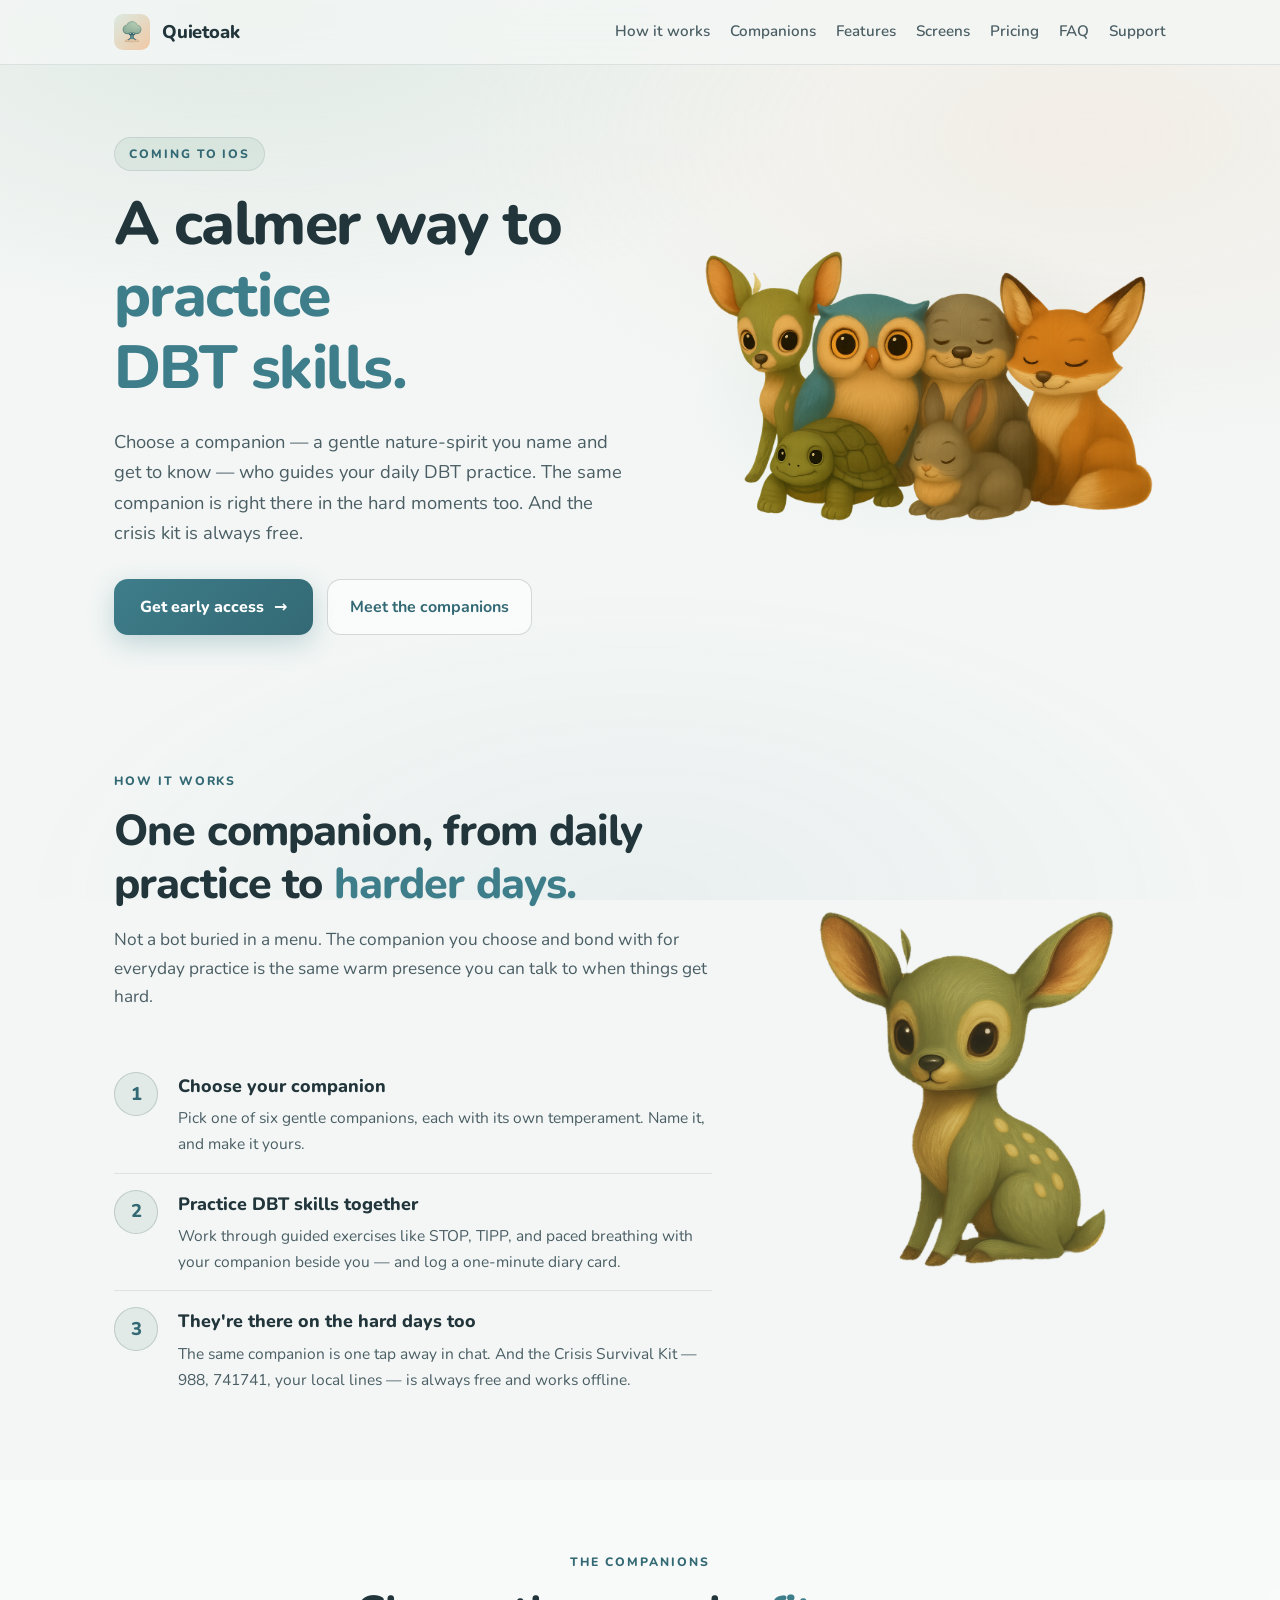
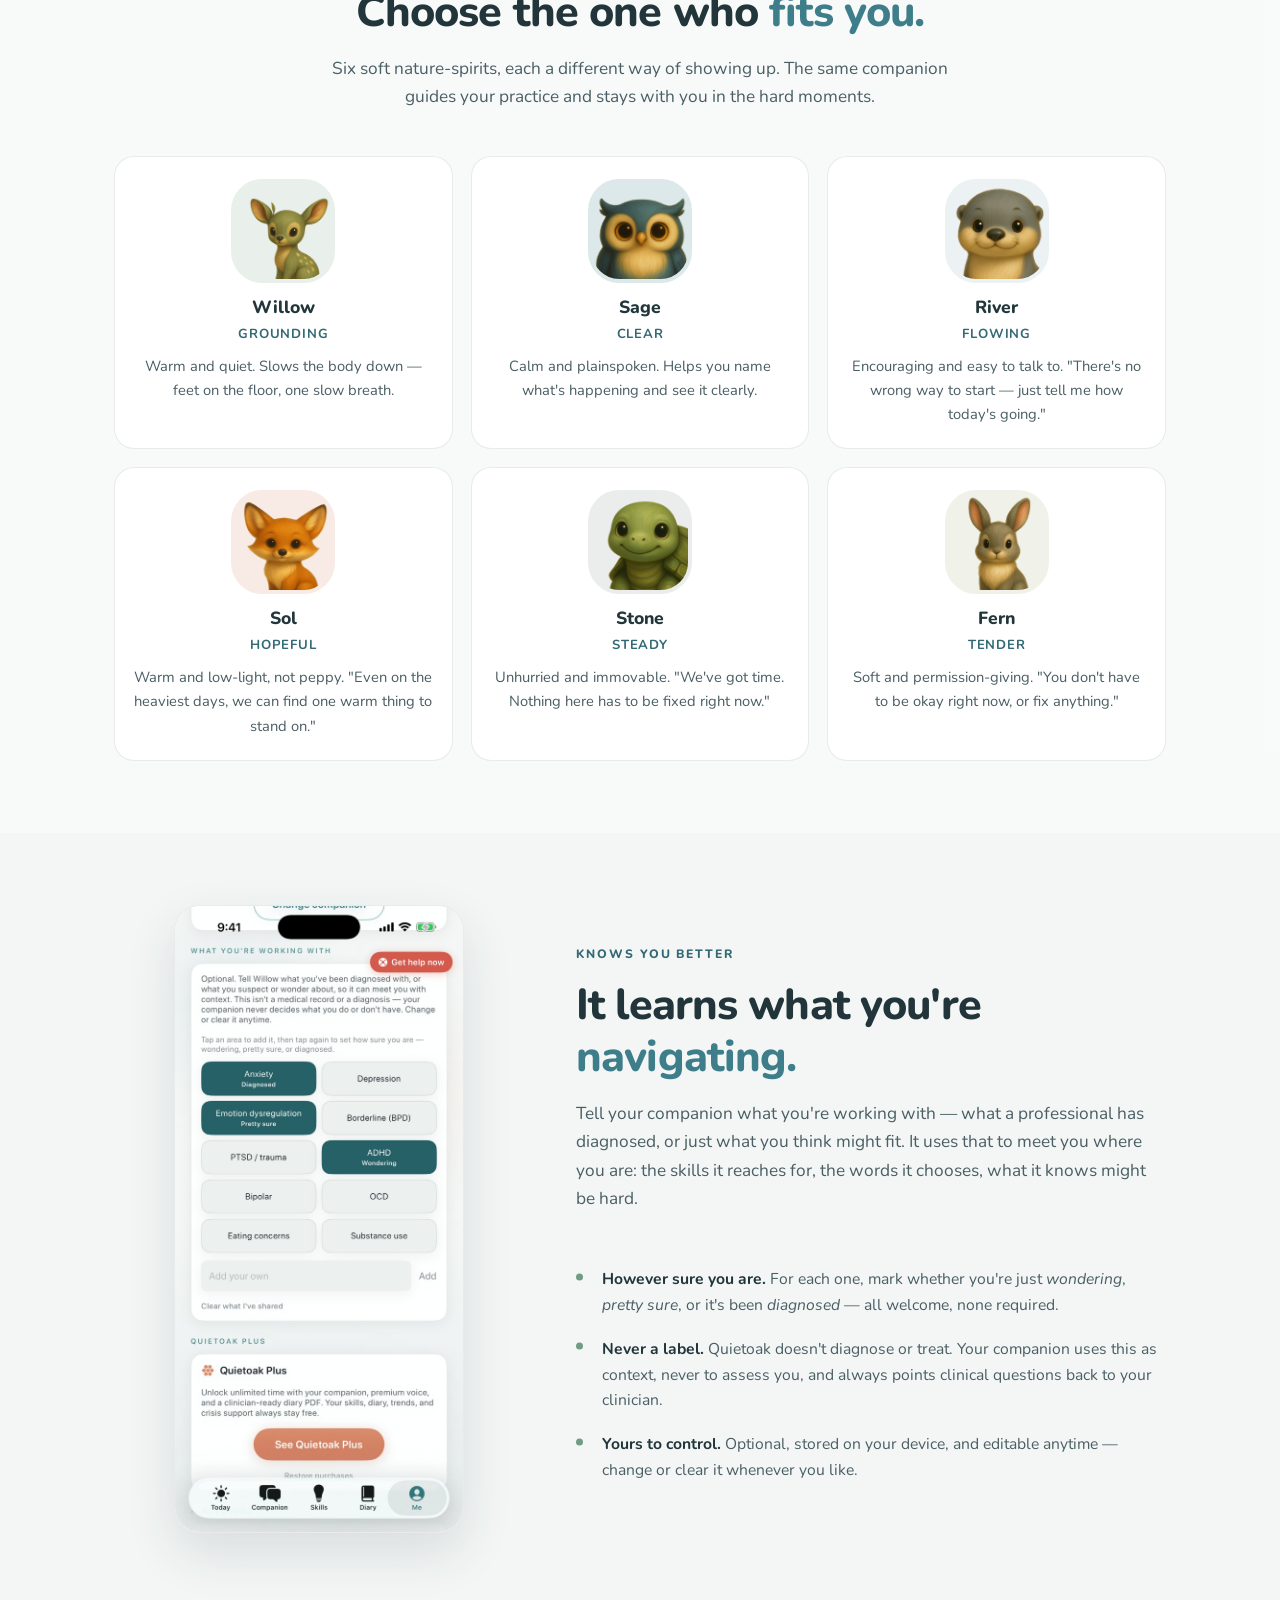
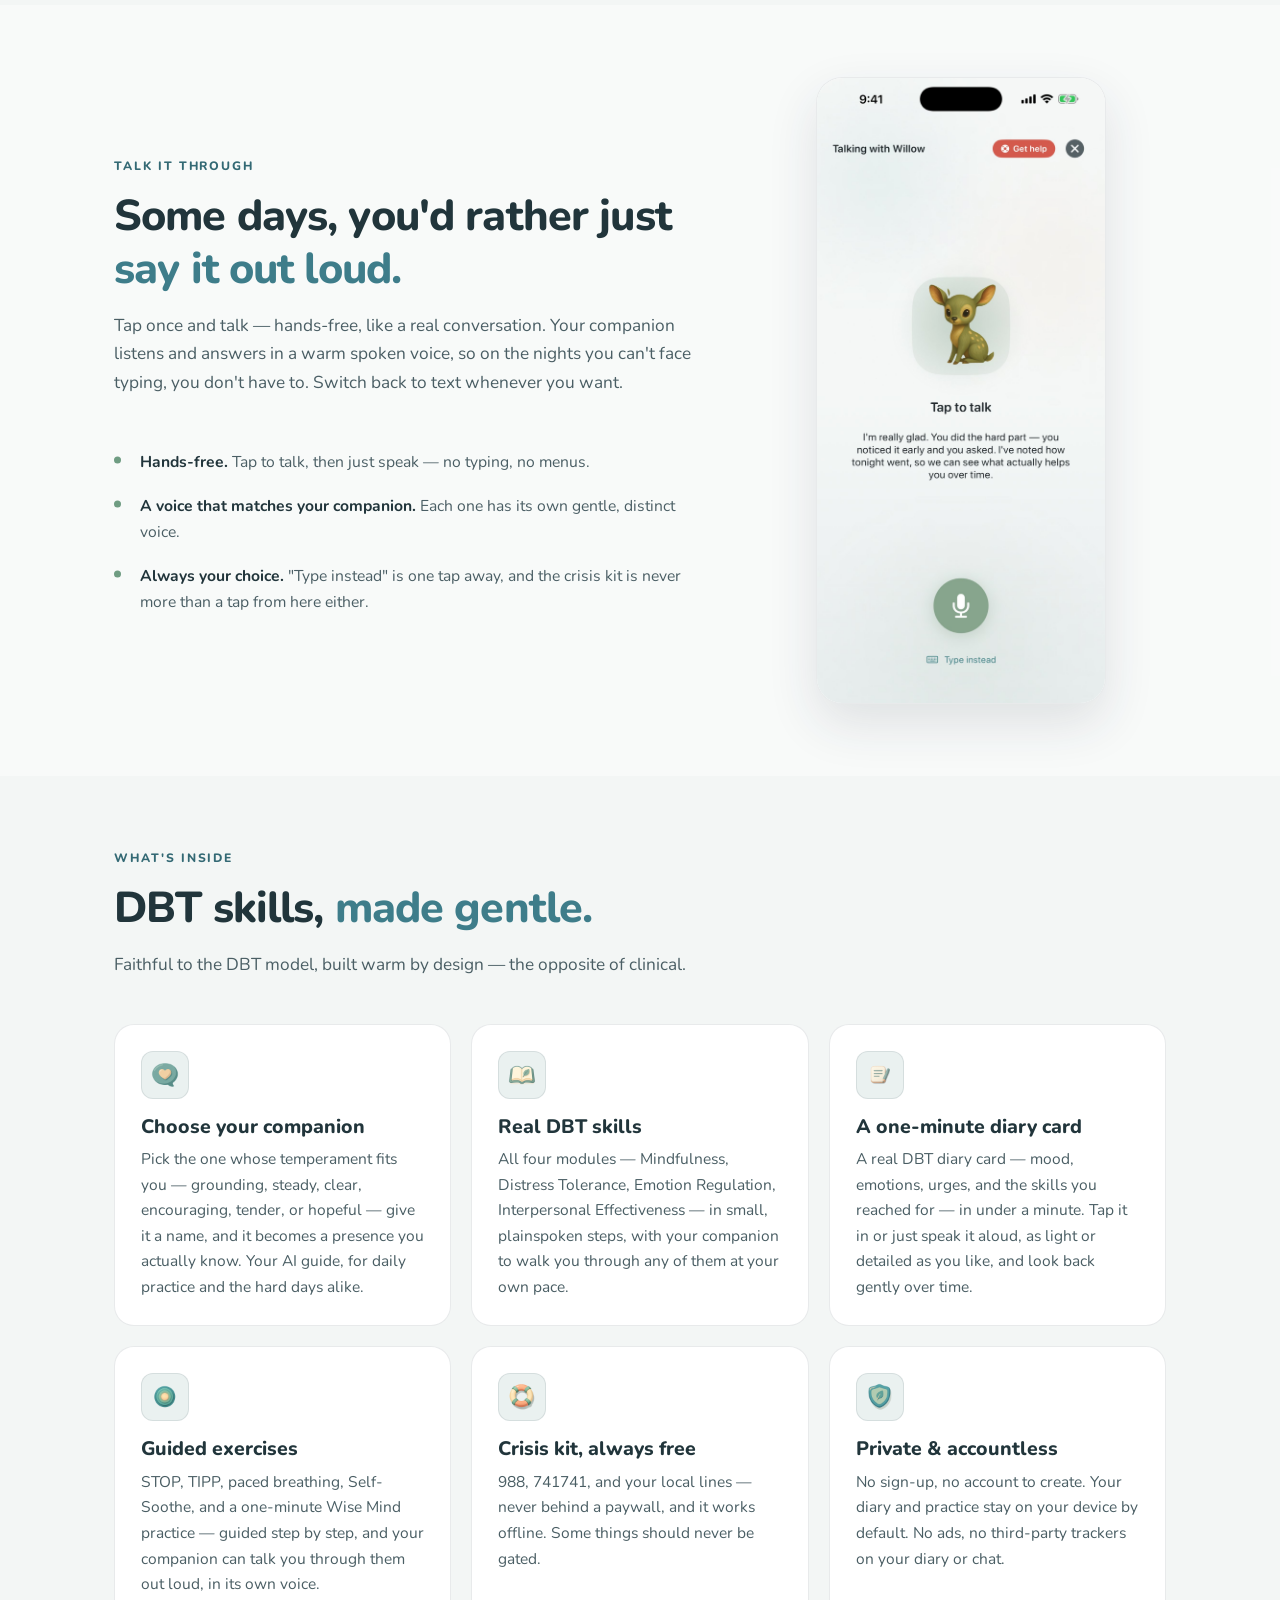
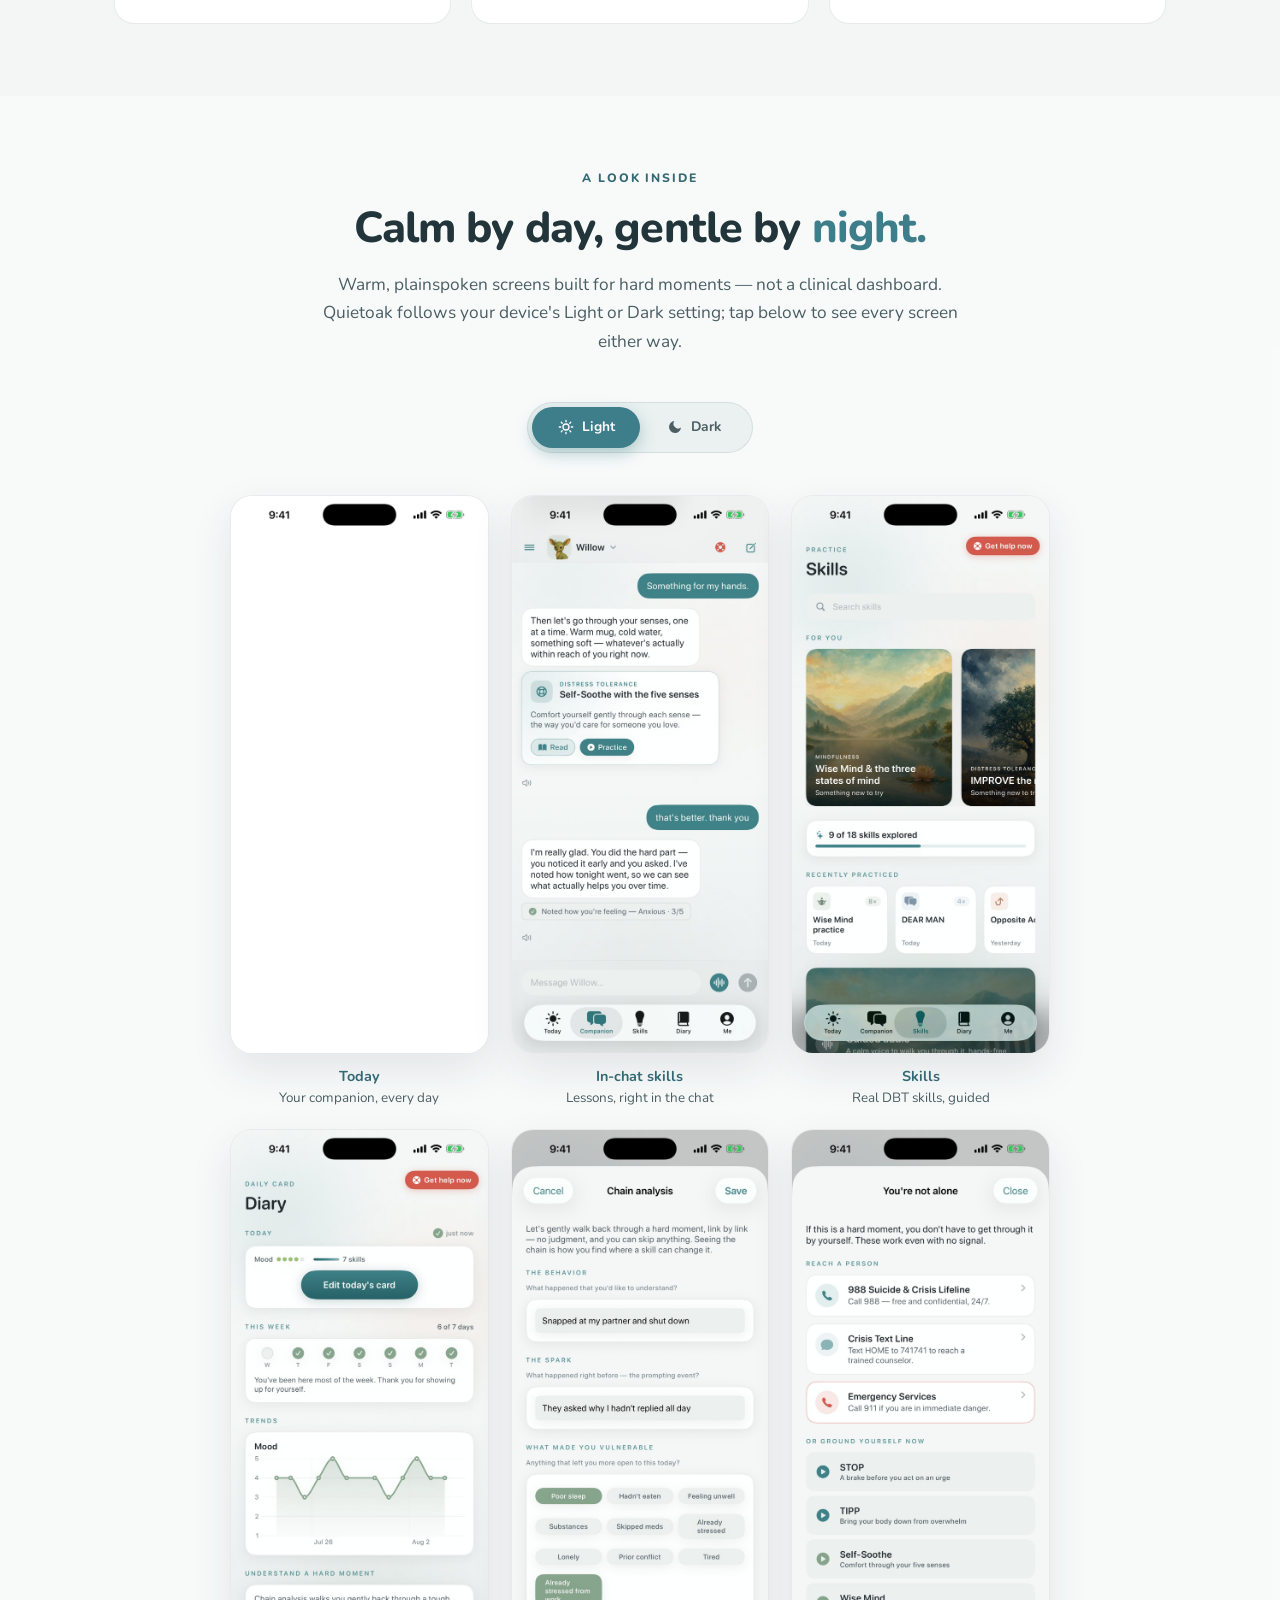
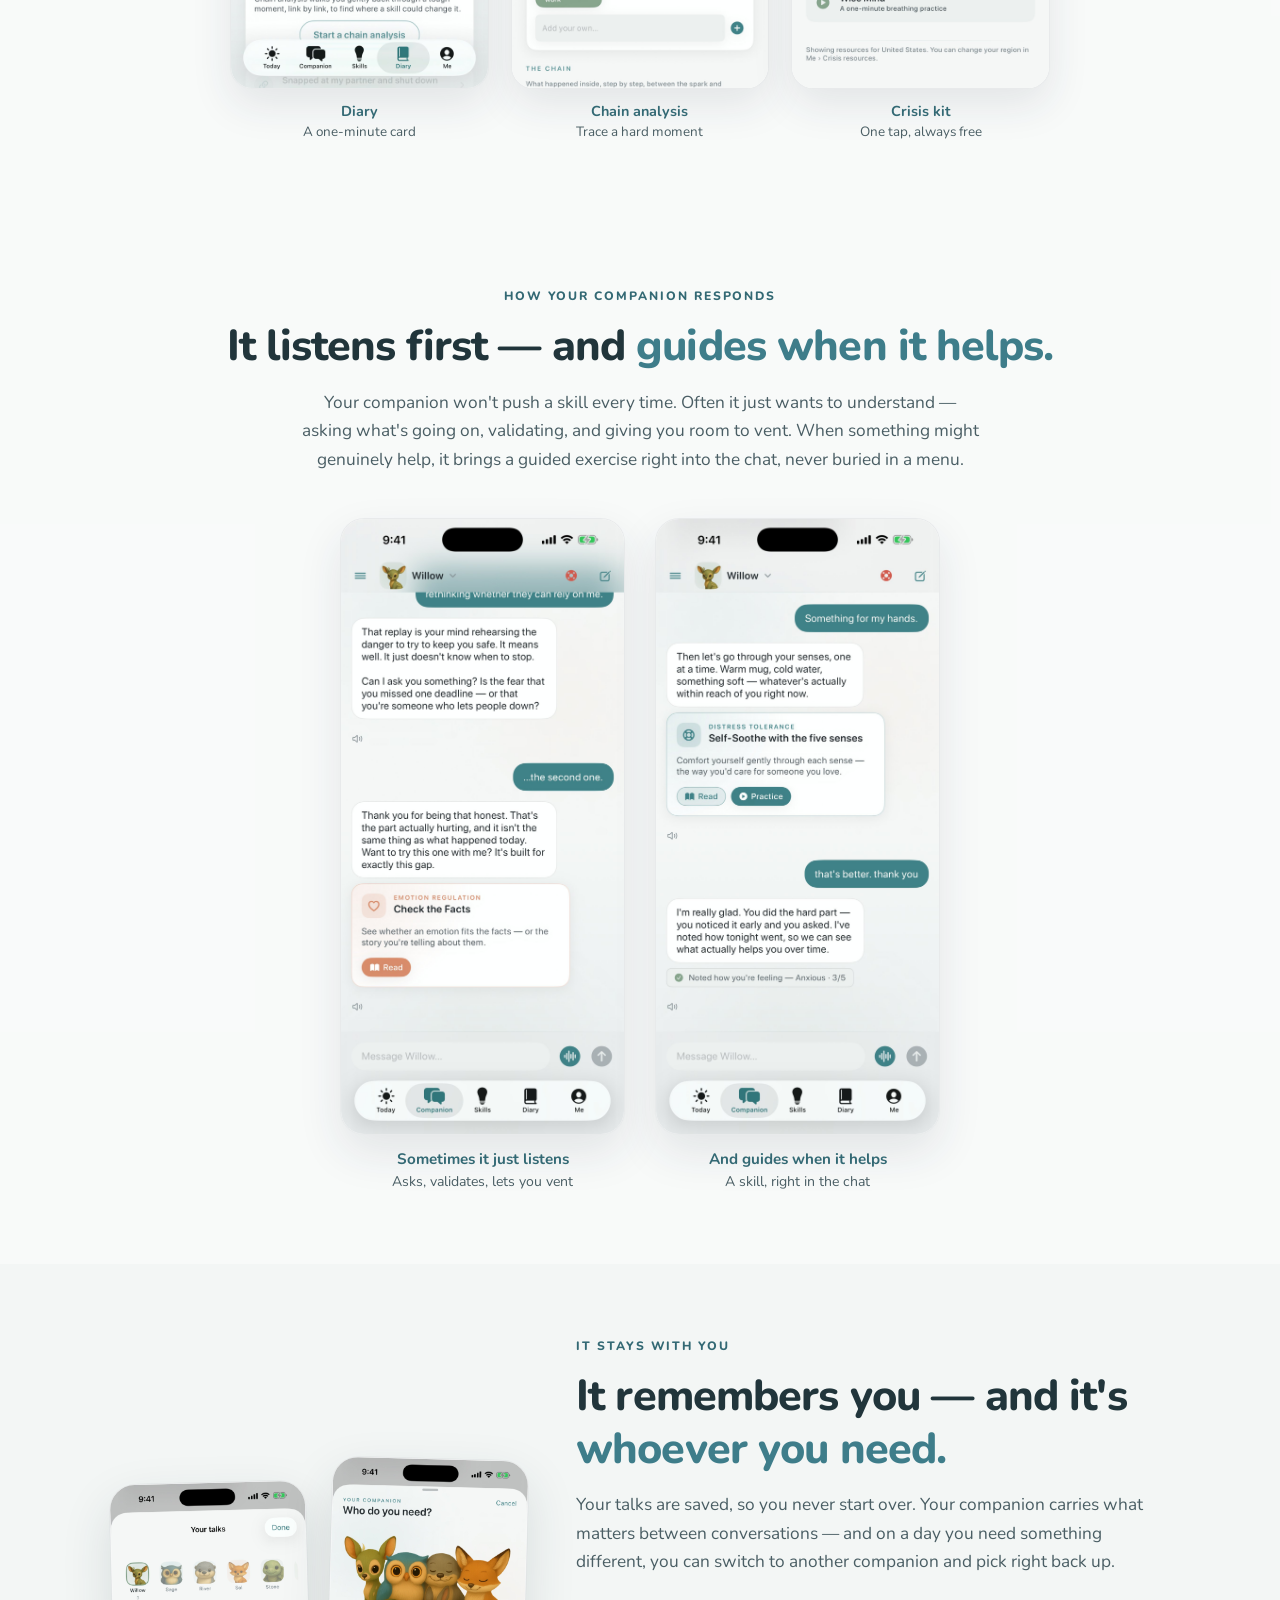
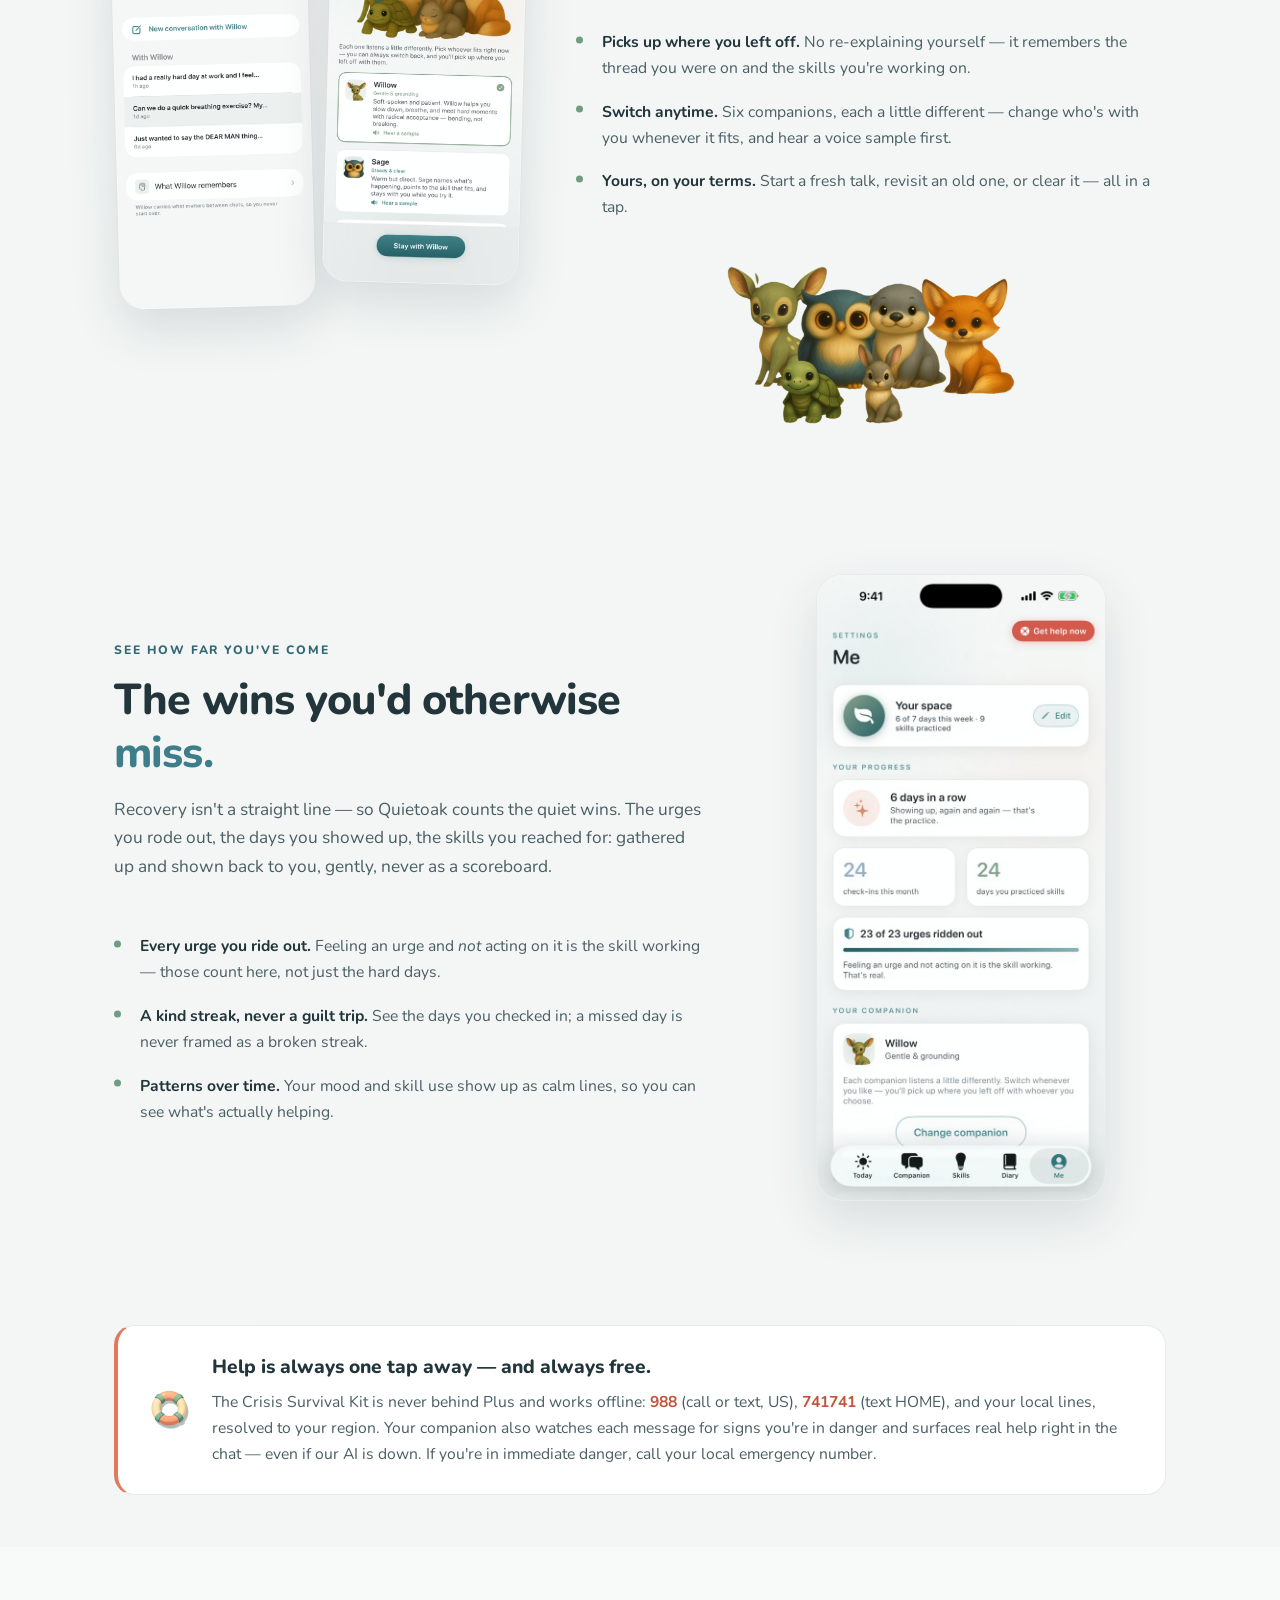
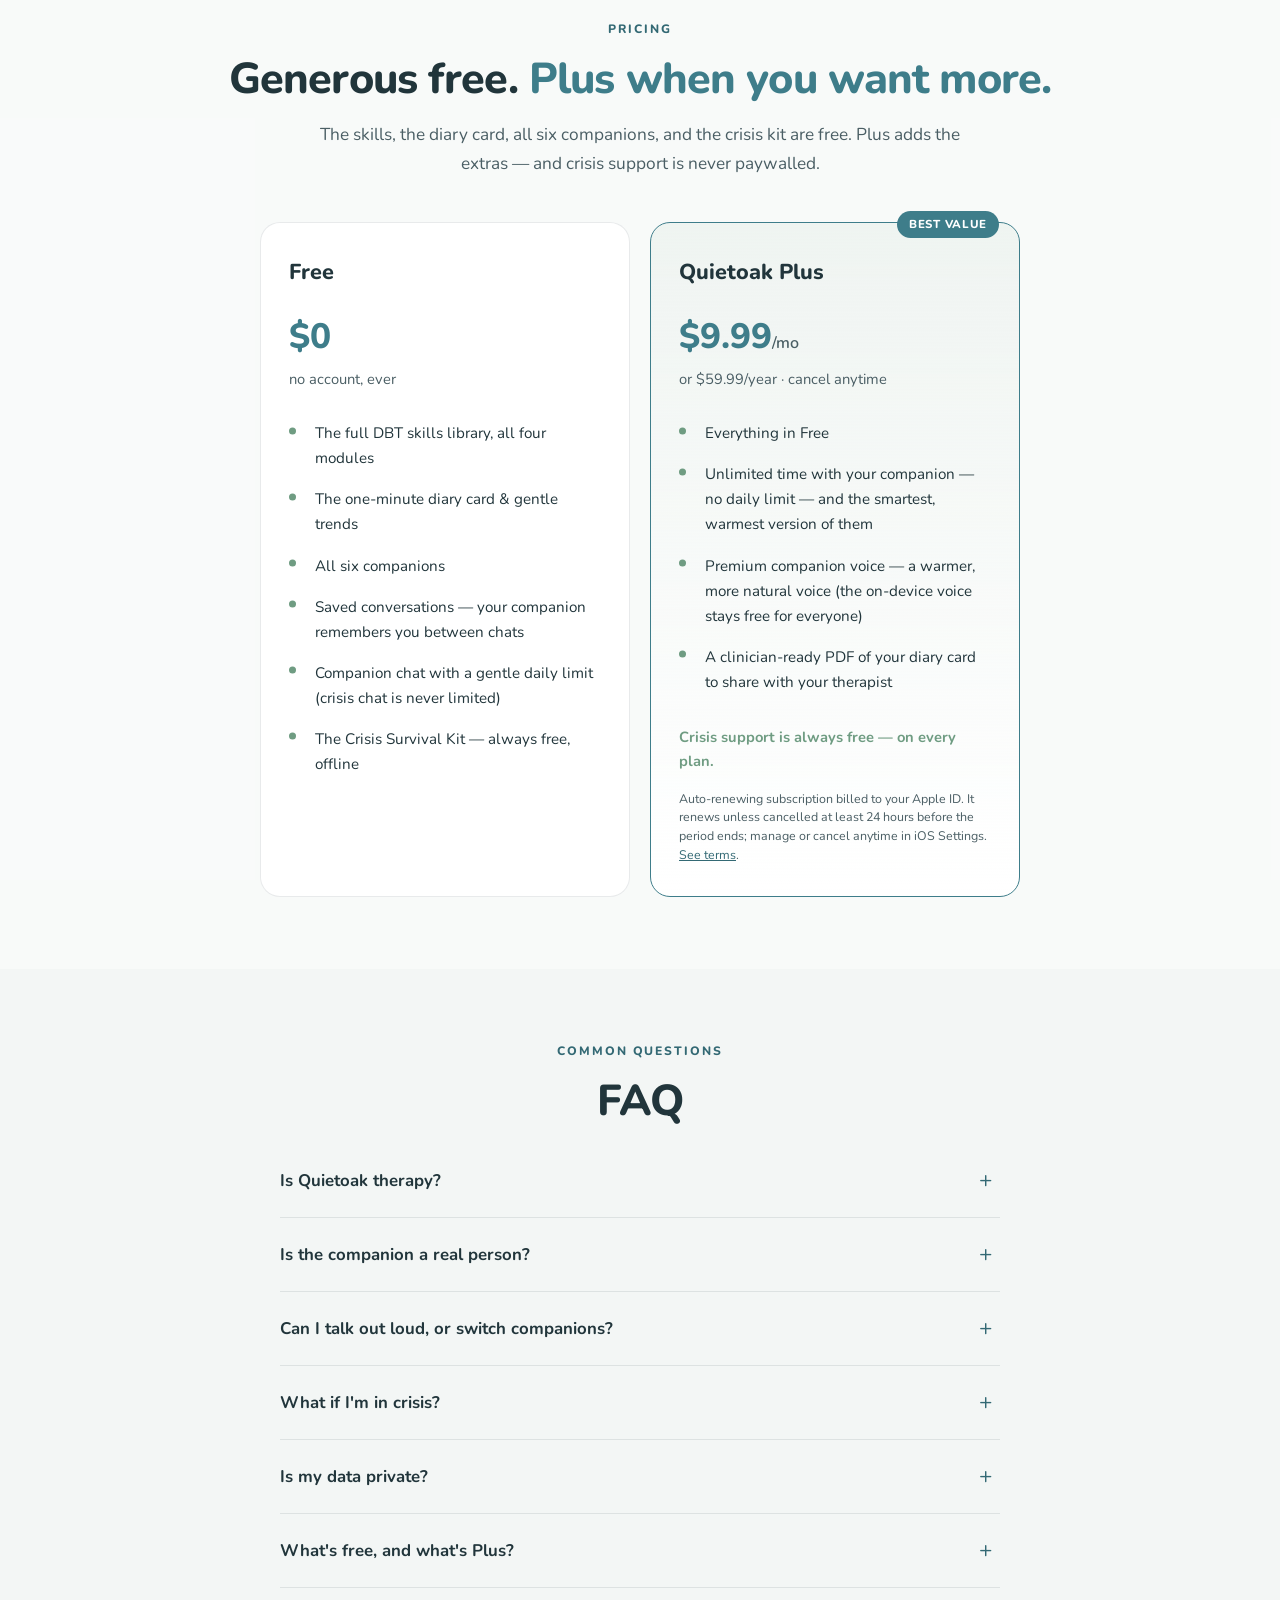
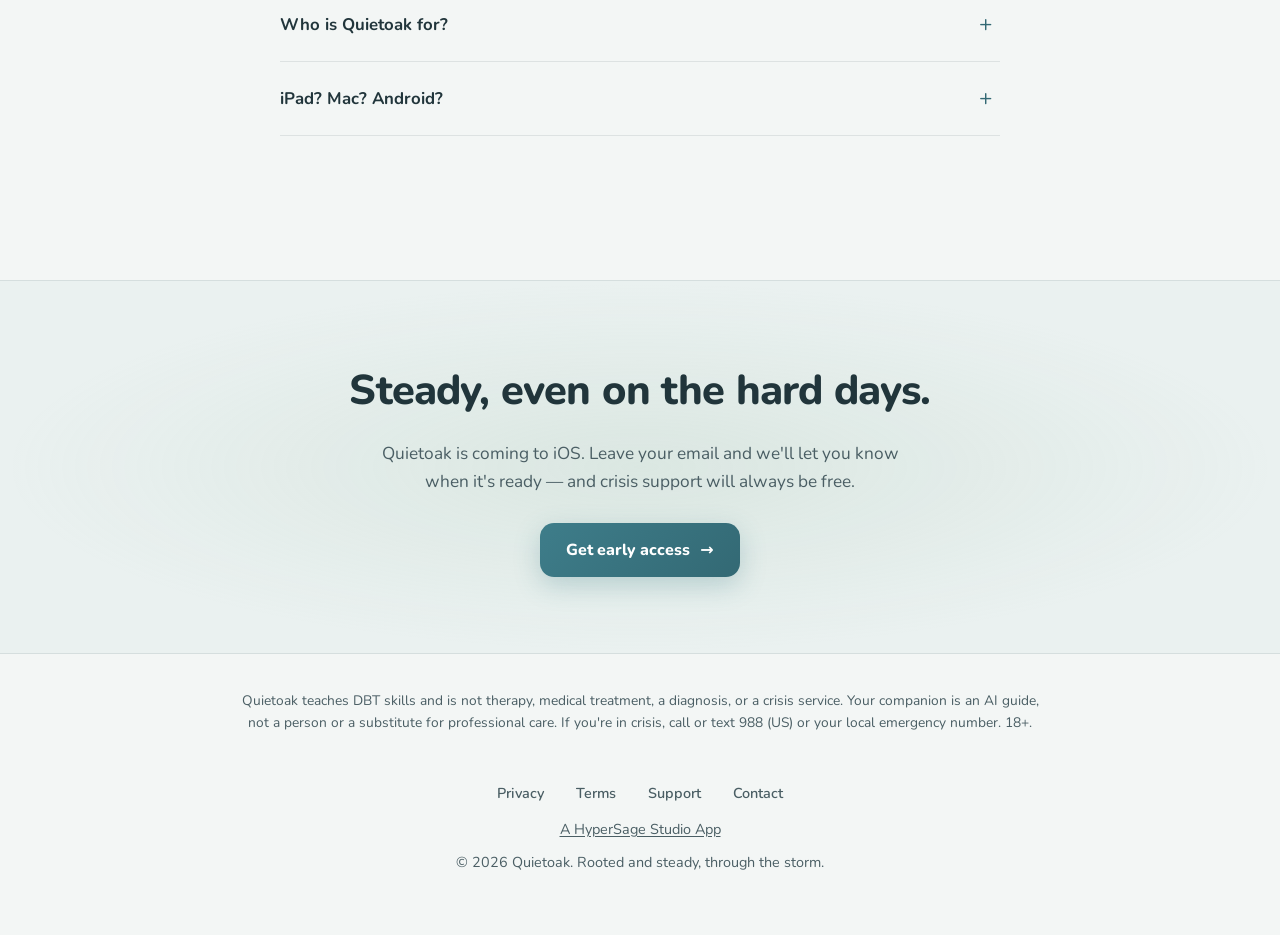
==== index.html @ e4492466 "Say what actually leaves the device, and name one publisher The policy claimed diary data "are not u" ====
<!DOCTYPE html>
<html lang="en">
<head>
  <meta charset="UTF-8">
  <meta name="viewport" content="width=device-width, initial-scale=1.0">
  <!-- Quietoak's marketing site is an intentional light, calm-daytime design.
       Declare it so a dark-mode OS/browser renders it as designed instead of
       auto-inverting it (which turned the calm background near-black and made
       the phone mockups' edges + form controls look broken). -->
  <meta name="color-scheme" content="light">
  <meta name="theme-color" content="#F3F6F5">
  <title>Quietoak — A calmer way to practice DBT skills.</title>
  <meta name="description" content="An iOS app for practicing DBT skills with a warm companion you choose — real DBT skills, a one-minute diary card, and a crisis kit that's always free.">
  <meta name="robots" content="index, follow">
  <link rel="canonical" href="https://drvanus.github.io/quietoak-site/">

  <meta property="og:type" content="website">
  <meta property="og:title" content="Quietoak — A calmer way to practice DBT skills.">
  <meta property="og:description" content="Practice DBT skills with a warm companion you choose — and who's there in the hard moments too. Crisis support is always free.">
  <meta property="og:url" content="https://drvanus.github.io/quietoak-site/">
  <meta property="og:site_name" content="Quietoak">
  <meta property="og:image" content="https://drvanus.github.io/quietoak-site/og-image.png?v=20260804c">
  <meta property="og:image:width" content="1200">
  <meta property="og:image:height" content="630">
  <meta property="og:image:alt" content="Quietoak — a calmer way to practice DBT skills">
  <meta name="twitter:card" content="summary_large_image">
  <meta name="twitter:title" content="Quietoak — A calmer way to practice DBT skills.">
  <meta name="twitter:description" content="Practice DBT skills with a warm companion you choose. The crisis kit is always free.">
  <meta name="twitter:image" content="https://drvanus.github.io/quietoak-site/og-image.png?v=20260804c">
  <meta name="twitter:image:alt" content="Quietoak — a calmer way to practice DBT skills">

  <link rel="icon" type="image/png" href="quietoak-icon.png?v=20260804c">
  <link rel="apple-touch-icon" href="quietoak-icon.png?v=20260804c">

  <link rel="preconnect" href="https://fonts.googleapis.com">
  <link rel="preconnect" href="https://fonts.gstatic.com" crossorigin>
  <link href="https://fonts.googleapis.com/css2?family=Nunito:ital,wght@0,400;0,500;0,600;0,700;0,800;1,600&display=swap" rel="stylesheet">

  <style>
    *, *::before, *::after { margin: 0; padding: 0; box-sizing: border-box; }

    :root {
      --bg: #F3F6F5;          /* mist */
      --surface: #FFFFFF;
      --card: #FFFFFF;
      --card-soft: #EAF1F0;   /* cardSoft */
      --fg: #21353B;          /* seaDeep ink */
      --muted-fg: #4A5E64;    /* muted ink (AA on light) */
      --tertiary-fg: #7C8A8E;
      --primary: #3E7D8A;     /* sea */
      --primary-dark: #336974;/* seaPressed */
      --sage: #9DBFA8;
      --sage-deep: #6F9C82;
      --sand: #E9B384;        /* warm accent */
      --apricot: #F1C9A5;
      --crisis: #E07A5F;      /* coralCalm — crisis affordance only */
      --crisis-text: #C2553B;
      --border: rgba(33,53,59,0.10);
      --border-strong: rgba(33,53,59,0.18);
      --primary-glow: rgba(62,125,138,0.12);
      --sage-glow: rgba(157,191,168,0.20);
      /* Per-companion accent discs — the exact in-app accent colours (light mode)
         at 0.18 opacity, mirroring the in-app avatar disc so each companion reads
         in its own colour on the site as in the app. */
      --c-willow: rgba(135,164,141,0.18); /* sage  */
      --c-sage:   rgba(63,130,135,0.18);  /* tide  */
      --c-river:  rgba(150,177,196,0.18); /* sky   */
      --c-sol:    rgba(217,141,107,0.18); /* clay  */
      --c-stone:  rgba(140,155,142,0.18); /* stone */
      --c-fern:   rgba(169,182,140,0.18); /* fern  */
      --radius: 0.875rem;
      --radius-lg: 1.25rem;
    }

    html { scroll-behavior: smooth; color-scheme: only light; background: var(--bg); }

    body {
      font-family: 'Nunito', ui-rounded, 'SF Pro Rounded', -apple-system, BlinkMacSystemFont, 'Segoe UI', system-ui, sans-serif;
      background: var(--bg);
      color: var(--fg);
      line-height: 1.65;
      -webkit-font-smoothing: antialiased;
      -moz-osx-font-smoothing: grayscale;
    }

    /* Calm daytime atmosphere — soft, low-contrast wash of mist -> cardSoft ->
       faint sage. Pure CSS; should barely register, never raise the eye. */
    body::before {
      content: '';
      position: fixed; inset: 0;
      background:
        radial-gradient(ellipse 80% 60% at 20% 0%, rgba(157,191,168,0.22), transparent 60%),
        radial-gradient(ellipse 70% 50% at 85% 15%, rgba(241,201,165,0.18), transparent 70%),
        radial-gradient(ellipse 70% 50% at 50% 100%, rgba(62,125,138,0.05), transparent 70%);
      pointer-events: none;
      z-index: 0;
    }

    a { color: var(--primary-dark); text-decoration: none; transition: color .2s; }
    a:hover { color: var(--primary); }

    .container { max-width: 1100px; margin: 0 auto; padding: 0 24px; position: relative; z-index: 1; }

    /* ===== NAV ===== */
    nav.site {
      position: sticky; top: 0; z-index: 50;
      background: rgba(243,246,245,0.82);
      backdrop-filter: saturate(160%) blur(16px);
      -webkit-backdrop-filter: saturate(160%) blur(16px);
      border-bottom: 1px solid var(--border);
    }
    nav.site .container {
      display: flex; align-items: center; justify-content: space-between;
      padding-top: 14px; padding-bottom: 14px;
    }
    nav.site .brand {
      display: flex; align-items: center; gap: 12px;
      font-weight: 800; color: var(--fg); font-size: 1.15rem;
      letter-spacing: -0.01em;
    }
    nav.site .brand img { width: 36px; height: 36px; border-radius: 9px; }
    nav.site .links { display: flex; gap: 20px; font-size: 0.95rem; flex-wrap: nowrap; white-space: nowrap; }
    nav.site .links a { color: var(--muted-fg); font-weight: 600; }
    nav.site .links a:hover { color: var(--primary); }

    /* Mobile menu (no JS): a <details> hamburger that never collides with the brand. */
    .mobile-menu { display: none; position: relative; }
    .mobile-menu > summary {
      list-style: none; cursor: pointer; padding: 6px 10px;
      border: 1px solid var(--border); border-radius: 10px;
      color: var(--primary-dark); font-weight: 800; font-size: 1.1rem; line-height: 1.3;
    }
    .mobile-menu > summary::-webkit-details-marker { display: none; }
    .mobile-menu[open] > summary { background: var(--card-soft); }
    .mobile-links {
      position: absolute; right: 0; top: calc(100% + 8px); z-index: 60;
      display: flex; flex-direction: column; gap: 2px; min-width: 190px;
      background: var(--surface); border: 1px solid var(--border);
      border-radius: 14px; padding: 8px; box-shadow: 0 16px 40px rgba(33,53,59,0.12);
    }
    .mobile-links a { color: var(--fg); font-weight: 600; padding: 10px 12px; border-radius: 8px; }
    .mobile-links a:hover { background: var(--card-soft); color: var(--primary-dark); }
    @media (max-width: 800px) {
      nav.site .links { display: none; }
      .mobile-menu { display: block; }
    }

    /* ===== HERO ===== */
    section.hero { padding: 72px 0 64px; position: relative; }
    .hero-layout {
      display: grid; grid-template-columns: 1.05fr 0.95fr;
      gap: 56px; align-items: center;
    }
    @media (max-width: 880px) {
      .hero-layout { grid-template-columns: 1fr; gap: 36px; text-align: center; }
    }
    .eyebrow {
      display: inline-block;
      font-size: 0.76rem; font-weight: 800;
      letter-spacing: 0.16em; color: var(--primary-dark);
      text-transform: uppercase;
      margin-bottom: 18px; padding: 6px 14px;
      background: var(--sage-glow);
      border: 1px solid var(--border); border-radius: 999px;
    }
    .hero-text h1 {
      font-weight: 800;
      font-size: clamp(2.3rem, 5.4vw, 3.8rem);
      line-height: 1.18; letter-spacing: -0.025em; padding-bottom: 0.08em;
      margin-bottom: 18px;
    }
    .hero-text h1 .soft { color: var(--primary); }
    .hero-text .lede {
      font-size: 1.15rem; color: var(--muted-fg);
      max-width: 540px; margin-bottom: 30px;
    }
    @media (max-width: 880px) { .hero-text .lede { margin-left: auto; margin-right: auto; } }
    .hero-buttons { display: flex; gap: 14px; flex-wrap: wrap; }
    @media (max-width: 880px) { .hero-buttons { justify-content: center; } }

    .btn-warm {
      display: inline-flex; align-items: center; gap: 10px;
      padding: 14px 26px;
      background: linear-gradient(135deg, var(--primary), var(--primary-dark));
      color: #fff; font-weight: 800; font-size: 1rem;
      border-radius: var(--radius);
      transition: transform .15s, box-shadow .15s;
      box-shadow: 0 8px 26px rgba(62,125,138,0.28);
    }
    .btn-warm:hover { transform: translateY(-2px); box-shadow: 0 12px 34px rgba(62,125,138,0.38); color: #fff; }
    .btn-outline {
      display: inline-flex; align-items: center; gap: 10px;
      padding: 14px 22px; color: var(--primary-dark);
      background: rgba(255,255,255,0.6);
      border: 1px solid var(--border-strong); border-radius: var(--radius);
      font-weight: 700; font-size: 1rem;
      transition: background .2s, border-color .2s;
    }
    .btn-outline:hover { background: #fff; border-color: var(--primary); color: var(--primary); }

    .continuity-art { display: block; width: 100%; max-width: 300px; height: auto; margin: 30px auto 0; }
    @media (max-width: 860px) { .continuity-art { max-width: 240px; margin-top: 24px; } }
    .hero-image { position: relative; }
    .hero-image img {
      /* height:auto is load-bearing: the tag carries width/height attributes
         (for aspect-ratio/CLS), and with only the width overridden in CSS the
         height="761" attribute kept applying — a 327x761 letterbox on phones,
         with the painting floating between two empty bands. */
      width: 100%; max-width: 460px; height: auto; display: block; margin: 0 auto;
    }
    .hero-image::after {
      content: ''; position: absolute; inset: -30px;
      background: radial-gradient(ellipse at center, var(--sage-glow), transparent 65%);
      pointer-events: none; z-index: -1;
    }
    /* On phones the -30px glow bleed pushed the page ~6px past the viewport
       (horizontal scroll). Pull it in so the page can't drift sideways. */
    @media (max-width: 880px) { .hero-image::after { inset: 0; } }

    /* ===== SECTION ===== */
    section { position: relative; }
    .section-block { padding: 72px 0; }
    .section-block.tight { padding: 52px 0; }
    .section-eyebrow { font-size: 0.76rem; font-weight: 800; letter-spacing: 0.16em; text-transform: uppercase; color: var(--primary-dark); margin-bottom: 14px; }
    .section-block h2 {
      font-weight: 800; font-size: clamp(1.9rem, 4vw, 2.7rem);
      line-height: 1.22; letter-spacing: -0.02em; margin-bottom: 16px;
    }
    .section-block h2 em { font-style: normal; color: var(--primary); }
    .section-block .lede { color: var(--muted-fg); font-size: 1.08rem; max-width: 640px; margin-bottom: 44px; }

    /* ===== HOW ===== */
    .how-grid { display: grid; grid-template-columns: 1.2fr 0.8fr; gap: 56px; align-items: center; }
    @media (max-width: 880px) { .how-grid { grid-template-columns: 1fr; gap: 36px; } }
    .how-image { width: 100%; max-width: 420px; display: block; margin: 0 auto; object-fit: contain; }
    .how-steps { list-style: none; counter-reset: step; }
    .how-steps li {
      counter-increment: step; padding: 16px 0 16px 64px;
      position: relative; border-bottom: 1px solid var(--border);
    }
    .how-steps li:last-child { border-bottom: none; }
    .how-steps li::before {
      content: counter(step); position: absolute; left: 0; top: 16px;
      width: 44px; height: 44px;
      display: flex; align-items: center; justify-content: center;
      font-weight: 800; font-size: 1.15rem; color: var(--primary-dark);
      background: var(--sage-glow); border: 1px solid var(--border-strong); border-radius: 50%;
    }
    .how-steps h3 { font-weight: 800; font-size: 1.12rem; margin-bottom: 4px; }
    .how-steps p { color: var(--muted-fg); font-size: 0.97rem; }

    /* ===== FEATURES ===== */
    .features-grid { display: grid; grid-template-columns: repeat(auto-fit, minmax(min(100%, 260px), 1fr)); gap: 20px; }
    .feature-card {
      padding: 26px; background: var(--card);
      border: 1px solid var(--border); border-radius: var(--radius-lg);
      transition: transform .2s, border-color .2s, box-shadow .2s;
    }
    .feature-card:hover { transform: translateY(-4px); border-color: var(--border-strong); box-shadow: 0 16px 40px rgba(33,53,59,0.08); }
    .feature-card .icon-box {
      width: 48px; height: 48px; border-radius: 12px;
      display: flex; align-items: center; justify-content: center;
      background: var(--card-soft); border: 1px solid var(--border);
      margin-bottom: 16px; font-size: 1.4rem;
    }
    .feature-card .icon-box img { width: 32px; height: 32px; object-fit: contain; display: block; }
    .feature-card h3 { font-weight: 800; font-size: 1.22rem; line-height: 1.2; margin-bottom: 8px; }
    .feature-card p { color: var(--muted-fg); font-size: 0.97rem; }

    /* ===== SCREENS ===== */
    .screens-grid { display: grid; grid-template-columns: repeat(3, 1fr); gap: 22px; align-items: start; max-width: 820px; margin: 0 auto; }
    @media (max-width: 760px) { .screens-grid { grid-template-columns: repeat(2, 1fr); gap: 16px; } }
    .screen-card { text-align: center; }
    .screen-frame {
      border-radius: 22px; overflow: hidden; border: 1px solid var(--border);
      box-shadow: 0 16px 40px rgba(33,53,59,0.10);
      background: #fff; transition: transform .3s, box-shadow .3s;
    }
    .screen-card:hover .screen-frame { transform: translateY(-6px); box-shadow: 0 24px 56px rgba(33,53,59,0.16); }
    .screen-card img { width: 100%; display: block; }
    .screen-label { margin-top: 12px; font-size: 0.84rem; color: var(--muted-fg); line-height: 1.4; }
    .screen-label strong { display: block; color: var(--primary-dark); font-weight: 700; margin-bottom: 2px; font-size: 0.9rem; }

    /* ===== LIGHT / DARK PREVIEW TOGGLE (screens showcase) ===== */
    #screens { transition: background .45s ease; }
    .theme-toggle { display: inline-flex; position: relative; padding: 4px; margin: 2px auto 42px; background: var(--card-soft); border: 1px solid var(--border); border-radius: 999px; -webkit-tap-highlight-color: transparent; }
    .theme-toggle button { flex: 1 0 auto; min-width: 108px; appearance: none; -webkit-appearance: none; border: 0; background: transparent; cursor: pointer; font: inherit; font-weight: 700; font-size: 0.86rem; color: var(--muted-fg); padding: 9px 18px; border-radius: 999px; display: inline-flex; align-items: center; justify-content: center; gap: 8px; position: relative; z-index: 1; transition: color .25s ease; }
    .theme-toggle button svg { width: 16px; height: 16px; flex: none; }
    .theme-toggle button[aria-pressed="true"] { color: #fff; }
    .theme-toggle button:focus-visible { outline: 2px solid var(--primary); outline-offset: 3px; }
    .theme-toggle .thumb { position: absolute; left: 4px; top: 4px; bottom: 4px; width: calc(50% - 4px); border-radius: 999px; background: var(--primary); box-shadow: 0 6px 16px rgba(62,125,138,0.35); z-index: 0; transition: transform .3s cubic-bezier(.34,1.06,.42,1); }
    .theme-toggle.is-dark .thumb { transform: translateX(100%); }
    .shot-img { transition: opacity .25s ease; }
    /* When Dark is chosen the whole showcase dims, selling the theme */
    #screens.theme-dark { background: #182930 !important; }
    #screens.theme-dark .section-eyebrow { color: #9DBFA8; }
    #screens.theme-dark h2 { color: #F3F6F5; }
    #screens.theme-dark h2 em { color: #7FC4D6; }
    #screens.theme-dark .lede { color: #BCC8CA; }
    #screens.theme-dark .screen-label { color: #9AA8AA; }
    #screens.theme-dark .screen-label strong { color: #C3D6D8; }
    #screens.theme-dark .screen-frame { border-color: rgba(255,255,255,0.10); box-shadow: 0 18px 50px rgba(0,0,0,0.45); }
    #screens.theme-dark .theme-toggle { background: rgba(255,255,255,0.07); border-color: rgba(255,255,255,0.14); }
    #screens.theme-dark .theme-toggle button { color: #AEBEC0; }
    #screens.theme-dark .theme-toggle button[aria-pressed="true"] { color: #fff; }
    #screens.theme-dark .theme-toggle .thumb { background: #2C7A8C; box-shadow: 0 6px 16px rgba(0,0,0,0.45); }
    @media (prefers-reduced-motion: reduce) { .theme-toggle .thumb, #screens, .shot-img { transition: none; } }

    /* ===== SPOTLIGHT ===== */
    .spotlight-grid { display: grid; grid-template-columns: 0.82fr 1.18fr; gap: 52px; align-items: center; }
    @media (max-width: 880px) { .spotlight-grid { grid-template-columns: 1fr; gap: 30px; } }
    .spotlight-phone .screen-frame { max-width: 290px; margin: 0 auto; border-radius: 26px; overflow: hidden; border: 1px solid var(--border); box-shadow: 0 20px 50px rgba(33,53,59,0.12); }
    .spotlight-phone img { width: 100%; display: block; }
    .spotlight-points { list-style: none; margin-top: 22px; }
    .spotlight-points li { position: relative; padding: 9px 0 9px 26px; color: var(--muted-fg); font-size: 0.98rem; }
    .spotlight-points li::before { content: ''; position: absolute; left: 0; top: calc(9px + 0.62em); transform: translateY(-50%); width: 7px; height: 7px; border-radius: 50%; background: var(--sage-deep); }
    /* The original launch illustration, closing the "It stays with you" section.
       Capped well below its 1024px native size — it is a soft, low-contrast piece
       and at full width it competes with the phone screens beside it. */
    .spotlight-points strong { color: var(--fg); }
    /* Phone-on-the-right variant (alternate the rhythm down the page). */
    .spotlight-grid.flip { grid-template-columns: 1.18fr 0.82fr; }
    @media (max-width: 880px) { .spotlight-grid.flip { grid-template-columns: 1fr; } .spotlight-grid.flip .spotlight-phone { order: -1; } }
    /* Two phones side by side inside a spotlight (memory + switch companion). */
    .spotlight-duo { display: flex; gap: 16px; justify-content: center; align-items: center; }
    .spotlight-duo .screen-frame {
      flex: 1 1 0; max-width: 205px; margin: 0; border-radius: 26px; overflow: hidden;
      border: 1px solid var(--border); box-shadow: 0 20px 50px rgba(33,53,59,0.13); background: #fff;
    }
    .spotlight-duo .screen-frame:first-child { transform: translateY(12px) rotate(-1.5deg); }
    .spotlight-duo .screen-frame:last-child { transform: translateY(-12px) rotate(1.5deg); }
    .spotlight-duo img { width: 100%; display: block; }
    @media (max-width: 520px) {
      .spotlight-duo .screen-frame { max-width: 150px; }
      .spotlight-duo .screen-frame:first-child,
      .spotlight-duo .screen-frame:last-child { transform: none; }
    }

    /* ===== RESPONDS (two companion modes) ===== */
    .responds-pair { display: grid; grid-template-columns: repeat(2, 1fr); gap: 30px; max-width: 600px; margin: 0 auto; }
    @media (max-width: 520px) { .responds-pair { grid-template-columns: 1fr; gap: 24px; max-width: 280px; } }
    .responds-card { text-align: center; }
    .responds-card .screen-frame { border-radius: 24px; overflow: hidden; border: 1px solid var(--border); box-shadow: 0 18px 44px rgba(33,53,59,0.10); background: #fff; }
    .responds-card img { width: 100%; display: block; }
    .responds-card .screen-label { margin-top: 14px; font-size: 0.88rem; color: var(--muted-fg); }
    .responds-card .screen-label strong { display: block; color: var(--primary-dark); font-weight: 700; margin-bottom: 2px; font-size: 0.95rem; }

    /* ===== COMPANIONS ===== */
    .companions-grid {
      display: grid; grid-template-columns: repeat(3, 1fr); gap: 18px;
    }
    @media (max-width: 760px) { .companions-grid { grid-template-columns: repeat(2, 1fr); } }
    @media (max-width: 460px) { .companions-grid { grid-template-columns: 1fr; } }
    .companion-card {
      text-align: center; padding: 22px 18px;
      background: var(--card); border: 1px solid var(--border);
      border-radius: var(--radius-lg);
      transition: transform .2s, box-shadow .2s;
    }
    .companion-card:hover { transform: translateY(-4px); box-shadow: 0 14px 36px rgba(33,53,59,0.08); }
    /* Companion sits on a soft accent disc — same treatment as the in-app avatar. */
    /* The same squircle tile the app draws (CompanionAvatar.cornerFraction =
       0.30). It was `border-radius: 50%`, and a circle is the wrong container
       for these characters: a fawn, a rabbit and a fox with upright ears do not
       fit a round hole without slicing the ears or shrinking the face, and the
       head crop that worked around it left every companion cut off flat across
       the chest. `compose_site_cards.py` asserts no card's ink reaches this
       corner. Change the radius there and here together. */
    .companion-card img { width: 104px; height: 104px; object-fit: contain; margin: 0 auto 10px; display: block; border-radius: 30%; padding: 4px; }
    .companion-card.willow img { background: var(--c-willow); }
    .companion-card.sage   img { background: var(--c-sage); }
    .companion-card.river  img { background: var(--c-river); }
    .companion-card.sol    img { background: var(--c-sol); }
    .companion-card.stone  img { background: var(--c-stone); }
    .companion-card.fern   img { background: var(--c-fern); }
    .companion-card .name { font-weight: 800; font-size: 1.1rem; }
    .companion-card .role { color: var(--primary-dark); font-size: 0.82rem; font-weight: 700; margin: 2px 0 8px; text-transform: uppercase; letter-spacing: 0.06em; }
    .companion-card p { color: var(--muted-fg); font-size: 0.92rem; }

    /* ===== CRISIS BAND ===== */
    .crisis-band {
      display: flex; gap: 18px; align-items: center;
      background: var(--surface); border: 1px solid var(--border);
      border-left: 4px solid var(--crisis);
      border-radius: var(--radius-lg); padding: 26px 28px;
    }
    @media (max-width: 640px) { .crisis-band { flex-direction: column; text-align: center; } }
    .crisis-band .glyph { font-size: 2rem; flex: 0 0 auto; }
    .crisis-band .glyph img { width: 48px; height: 48px; object-fit: contain; display: block; }
    .crisis-band h3 { font-weight: 800; font-size: 1.2rem; margin-bottom: 6px; }
    .crisis-band p { color: var(--muted-fg); font-size: 0.98rem; }
    .crisis-band strong { color: var(--crisis-text); }

    /* ===== PLANS ===== */
    .plans { display: grid; grid-template-columns: repeat(2, 1fr); gap: 20px; max-width: 760px; margin: 0 auto; align-items: stretch; }
    @media (max-width: 700px) { .plans { grid-template-columns: 1fr; } }
    .plan { padding: 32px 28px; background: var(--card); border: 1px solid var(--border); border-radius: var(--radius-lg); position: relative; display: flex; flex-direction: column; }
    .plan.featured { border-color: var(--primary); background: linear-gradient(180deg, rgba(157,191,168,0.10), var(--card)); }
    .plan.featured::before {
      content: 'Best value'; position: absolute; top: -12px; right: 20px;
      padding: 4px 12px; background: var(--primary); color: #fff;
      font-size: 0.72rem; font-weight: 800; letter-spacing: 0.06em;
      border-radius: 999px; text-transform: uppercase;
    }
    .plan h3 { font-weight: 800; font-size: 1.35rem; margin-bottom: 4px; }
    .plan .price { font-weight: 800; font-size: 2.2rem; color: var(--primary); margin: 12px 0 2px; }
    .plan .period { color: var(--muted-fg); font-size: 0.92rem; margin-bottom: 22px; }
    .plan ul { list-style: none; margin-bottom: 6px; }
    .plan li { padding: 8px 0 8px 26px; font-size: 0.95rem; position: relative; color: var(--fg); }
    .plan li::before { content: ''; position: absolute; left: 0; top: calc(8px + 0.62em); transform: translateY(-50%); width: 7px; height: 7px; border-radius: 50%; background: var(--sage-deep); }
    .plan li.muted { color: var(--muted-fg); }
    .plan li.muted::before { background: var(--tertiary-fg); }
    .plan .plan-note { margin-top: 16px; font-size: 0.92rem; font-weight: 700; color: var(--sage-deep); }
    .plan .plan-fine { margin-top: auto; padding-top: 16px; font-size: 0.78rem; line-height: 1.5; color: var(--muted-fg); }
    .plan .plan-fine a { color: var(--primary-dark); text-decoration: underline; }

    /* ===== FAQ ===== */
    .faq-list { max-width: 720px; margin: 0 auto; }
    details.faq { padding: 18px 0; border-bottom: 1px solid var(--border); }
    details.faq summary {
      font-weight: 700; font-size: 1.05rem; cursor: pointer; list-style: none;
      display: flex; justify-content: space-between; align-items: center;
      padding-right: 8px; color: var(--fg);
    }
    details.faq summary::-webkit-details-marker { display: none; }
    details.faq summary::after { content: '+'; color: var(--primary-dark); font-weight: 400; font-size: 1.4rem; transition: transform .2s; }
    details.faq[open] summary::after { transform: rotate(45deg); }
    details.faq p { margin-top: 12px; color: var(--muted-fg); font-size: 0.98rem; line-height: 1.7; }

    /* ===== CTA ===== */
    .cta-strip {
      text-align: center; padding: 76px 24px;
      background: radial-gradient(ellipse at center, var(--sage-glow), transparent 70%), var(--card-soft);
      border-top: 1px solid var(--border); border-bottom: 1px solid var(--border);
      margin-top: 72px;
    }
    .cta-strip h2 { font-weight: 800; font-size: clamp(1.9rem, 4vw, 2.6rem); margin-bottom: 14px; letter-spacing: -0.02em; }
    .cta-strip p { color: var(--muted-fg); font-size: 1.08rem; margin-bottom: 26px; max-width: 540px; margin-left: auto; margin-right: auto; }

    /* ===== DISCLAIMER ===== */
    .disclaimer { padding: 36px 0 8px; }
    .disclaimer p {
      max-width: 820px; margin: 0 auto; text-align: center;
      color: var(--muted-fg); font-size: 0.86rem; line-height: 1.6;
    }

    /* ===== FOOTER ===== */
    footer.site { padding: 40px 24px 60px; text-align: center; color: var(--muted-fg); font-size: 0.9rem; }
    footer.site .links { margin-bottom: 12px; }
    footer.site .links a { color: var(--muted-fg); margin: 0 14px; font-weight: 600; }
    footer.site .links a:hover { color: var(--primary); }
    footer.site .copyright { margin-top: 10px; }

    /* ===== ACCESSIBILITY ===== */
    /* Visible keyboard focus on every interactive element (WCAG 2.4.7) — the
       gradient button + list-style-none summaries hide the default UA ring. */
    a:focus-visible, summary:focus-visible,
    .btn-warm:focus-visible, .btn-outline:focus-visible {
      outline: 3px solid var(--primary-dark);
      outline-offset: 3px;
      border-radius: 6px;
    }
    /* Honor Reduce Motion — same respect the app gives this OS setting:
       no animated scroll, no hover lifts/rotations. */
    @media (prefers-reduced-motion: reduce) {
      html { scroll-behavior: auto; }
      *, *::before, *::after {
        animation-duration: 0.01ms !important;
        animation-iteration-count: 1 !important;
        transition-duration: 0.01ms !important;
      }
      .btn-warm:hover, .feature-card:hover, .companion-card:hover,
      .screen-card:hover .screen-frame, .responds-card:hover .screen-frame { transform: none !important; }
    }
  </style>
<!-- app-schema:start (generated by appdev/tools/app_schema.py — edit apps.json, not this) -->
<script type="application/ld+json">
{
  "@context": "https://schema.org",
  "@type": "SoftwareApplication",
  "name": "Quietoak",
  "applicationCategory": "HealthApplication",
  "operatingSystem": "iOS",
  "description": "An iOS app for practicing DBT skills with a warm companion you choose \u2014 real DBT skills, a one-minute diary card, and a crisis kit that's always free.",
  "url": "https://drvanus.github.io/quietoak-site/",
  "author": {
    "@type": "Organization",
    "name": "Hypersage AI Labs"
  }
}
</script>
<!-- app-schema:end -->
</head>
<body>

  <!-- ===== NAV ===== -->
  <nav class="site">
    <div class="container">
      <div class="brand">
        <img src="quietoak-icon.png?v=20260804c" alt="">
        Quietoak
      </div>
      <div class="links">
        <a href="#how">How it works</a>
        <a href="#companions">Companions</a>
        <a href="#features">Features</a>
        <a href="#screens">Screens</a>
        <a href="#pricing">Pricing</a>
        <a href="#faq">FAQ</a>
        <a href="support.html">Support</a>
      </div>
      <details class="mobile-menu">
        <summary aria-label="Open menu">☰</summary>
        <div class="mobile-links">
          <a href="#how">How it works</a>
          <a href="#companions">Companions</a>
          <a href="#features">Features</a>
          <a href="#screens">Screens</a>
          <a href="#pricing">Pricing</a>
          <a href="#faq">FAQ</a>
          <a href="support.html">Support</a>
        </div>
      </details>
    </div>
  </nav>

  <!-- ===== HERO ===== -->
  <section class="hero">
    <div class="container">
      <div class="hero-layout">
        <div class="hero-text">
          <span class="eyebrow">Coming to iOS</span>
          <h1>A calmer way to<br><span class="soft">practice DBT&nbsp;skills.</span></h1>
          <p class="lede">Choose a companion — a gentle nature-spirit you name and get to know — who guides your daily DBT practice. The same companion is right there in the hard moments too. And the crisis kit is always free.</p>
          <div class="hero-buttons">
            <a href="mailto:hypersageai@gmail.com?subject=Notify%20me%20when%20Quietoak%20launches" class="btn-warm">
              <span>Get early access</span>
              <span aria-hidden="true">→</span>
            </a>
            <a href="#companions" class="btn-outline">Meet the companions</a>
          </div>
        </div>
        <div class="hero-image">
          <!-- The painted group portrait, restored at the owner's request. It is
               NOT cut out, and that is the point: it arrived on an opaque amber
               gradient that no matte could separate (the fox's warm edge and the
               backdrop are the same family of colour), and a previous session
               shelved it for that reason. A painting with its own light does not
               need to float on the page — it needs a frame. `compose_hero_painting.py`
               fades the backdrop into this page's own colour, so the amber never
               meets a hard edge and there is no matte to get wrong. -->
          <img src="companions/group-painting.png?v=20260804c" width="1240" height="761"
               alt="A painted portrait of the six Quietoak companions together — a fawn, an owl, an otter, a fox, a tortoise and a rabbit, gathered in warm light">
        </div>
      </div>
    </div>
  </section>

  <!-- ===== HOW ===== -->
  <section class="section-block" id="how">
    <div class="container">
      <div class="how-grid">
        <div>
          <div class="section-eyebrow">How it works</div>
          <h2>One companion, from daily practice to <em>harder days.</em></h2>
          <p class="lede">Not a bot buried in a menu. The companion you choose and bond with for everyday practice is the same warm presence you can talk to when things get hard.</p>
          <ol class="how-steps">
            <li>
              <h3>Choose your companion</h3>
              <p>Pick one of six gentle companions, each with its own temperament. Name it, and make it yours.</p>
            </li>
            <li>
              <h3>Practice DBT skills together</h3>
              <p>Work through guided exercises like STOP, TIPP, and paced breathing with your companion beside you — and log a one-minute diary card.</p>
            </li>
            <li>
              <h3>They're there on the hard days too</h3>
              <p>The same companion is one tap away in chat. And the Crisis Survival Kit — 988, 741741, your local lines — is always free and works offline.</p>
            </li>
          </ol>
        </div>
        <div>
          <img class="how-image" src="companions/willow-steady.png?v=20260804c" alt="Willow, a gentle sage-green fawn companion">
        </div>
      </div>
    </div>
  </section>

  <!-- ===== COMPANIONS ===== -->
  <section class="section-block" id="companions" style="background: rgba(255,255,255,0.45);">
    <div class="container">
      <div class="section-eyebrow" style="text-align:center;">The companions</div>
      <h2 style="text-align:center;">Choose the one who <em>fits you.</em></h2>
      <p class="lede" style="text-align:center; margin-left:auto; margin-right:auto;">Six soft nature-spirits, each a different way of showing up. The same companion guides your practice and stays with you in the hard moments.</p>
      <!-- Order matches the in-app onboarding catalog: willow, sage, river, sol, stone, fern. -->
      <div class="companions-grid">
        <div class="companion-card willow">
          <img src="companions/willow-card.png?v=20260804c" alt="Willow, a fawn">
          <div class="name">Willow</div>
          <div class="role">Grounding</div>
          <p>Warm and quiet. Slows the body down — feet on the floor, one slow breath.</p>
        </div>
        <div class="companion-card sage">
          <img src="companions/sage-card.png?v=20260804c" alt="Sage, an owl">
          <div class="name">Sage</div>
          <div class="role">Clear</div>
          <p>Calm and plainspoken. Helps you name what's happening and see it clearly.</p>
        </div>
        <div class="companion-card river">
          <img src="companions/river-card.png?v=20260804c" alt="River, an otter">
          <div class="name">River</div>
          <div class="role">Flowing</div>
          <p>Encouraging and easy to talk to. "There's no wrong way to start — just tell me how today's going."</p>
        </div>
        <div class="companion-card sol">
          <img src="companions/sol-card.png?v=20260804c" alt="Sol, a fox">
          <div class="name">Sol</div>
          <div class="role">Hopeful</div>
          <p>Warm and low-light, not peppy. "Even on the heaviest days, we can find one warm thing to stand on."</p>
        </div>
        <div class="companion-card stone">
          <img src="companions/stone-card.png?v=20260804c" alt="Stone, a tortoise">
          <div class="name">Stone</div>
          <div class="role">Steady</div>
          <p>Unhurried and immovable. "We've got time. Nothing here has to be fixed right now."</p>
        </div>
        <div class="companion-card fern">
          <img src="companions/fern-card.png?v=20260804c" alt="Fern, a rabbit">
          <div class="name">Fern</div>
          <div class="role">Tender</div>
          <p>Soft and permission-giving. "You don't have to be okay right now, or fix anything."</p>
        </div>
      </div>
    </div>
  </section>

  <!-- ===== PERSONALIZATION SPOTLIGHT ===== -->
  <section class="section-block" id="personalize">
    <div class="container">
      <div class="spotlight-grid">
        <div class="spotlight-phone">
          <div class="screen-frame"><img src="screenshots/06-context.jpg?v=20260804c" alt="Quietoak onboarding — sharing what you're navigating, with a Wondering / Pretty sure / Diagnosed level picker" loading="lazy"></div>
        </div>
        <div>
          <div class="section-eyebrow">Knows you better</div>
          <h2>It learns what you're <em>navigating.</em></h2>
          <p class="lede">Tell your companion what you're working with — what a professional has diagnosed, or just what you think might fit. It uses that to meet you where you are: the skills it reaches for, the words it chooses, what it knows might be hard.</p>
          <ul class="spotlight-points">
            <li><strong>However sure you are.</strong> For each one, mark whether you're just <em>wondering</em>, <em>pretty sure</em>, or it's been <em>diagnosed</em> — all welcome, none required.</li>
            <li><strong>Never a label.</strong> Quietoak doesn't diagnose or treat. Your companion uses this as context, never to assess you, and always points clinical questions back to your clinician.</li>
            <li><strong>Yours to control.</strong> Optional, stored on your device, and editable anytime — change or clear it whenever you like.</li>
          </ul>
        </div>
      </div>
    </div>
  </section>

  <!-- ===== VOICE SPOTLIGHT ===== -->
  <section class="section-block" id="voice" style="background: rgba(255,255,255,0.45);">
    <div class="container">
      <div class="spotlight-grid flip">
        <div>
          <div class="section-eyebrow">Talk it through</div>
          <h2>Some days, you'd rather just <em>say it out loud.</em></h2>
          <p class="lede">Tap once and talk — hands-free, like a real conversation. Your companion listens and answers in a warm spoken voice, so on the nights you can't face typing, you don't have to. Switch back to text whenever you want.</p>
          <ul class="spotlight-points">
            <li><strong>Hands-free.</strong> Tap to talk, then just speak — no typing, no menus.</li>
            <li><strong>A voice that matches your companion.</strong> Each one has its own gentle, distinct voice.</li>
            <li><strong>Always your choice.</strong> "Type instead" is one tap away, and the crisis kit is never more than a tap from here either.</li>
          </ul>
        </div>
        <div class="spotlight-phone">
          <div class="screen-frame"><img src="screenshots/07-voice.jpg?v=20260804c" alt="Quietoak voice conversation — talking with Willow hands-free, with a tap-to-talk button" loading="lazy"></div>
        </div>
      </div>
    </div>
  </section>

  <!-- ===== FEATURES ===== -->
  <section class="section-block" id="features">
    <div class="container">
      <div class="section-eyebrow">What's inside</div>
      <h2>DBT skills, <em>made gentle.</em></h2>
      <p class="lede">Faithful to the DBT model, built warm by design — the opposite of clinical.</p>
      <div class="features-grid">
        <div class="feature-card">
          <div class="icon-box"><img src="icons/feat-companion.png?v=20260804c" alt=""></div>
          <h3>Choose your companion</h3>
          <p>Pick the one whose temperament fits you — grounding, steady, clear, encouraging, tender, or hopeful — give it a name, and it becomes a presence you actually know. Your AI guide, for daily practice and the hard days alike.</p>
        </div>
        <div class="feature-card">
          <div class="icon-box"><img src="icons/feat-skills.png?v=20260804c" alt=""></div>
          <h3>Real DBT skills</h3>
          <p>All four modules — Mindfulness, Distress Tolerance, Emotion Regulation, Interpersonal Effectiveness — in small, plainspoken steps, with your companion to walk you through any of them at your own pace.</p>
        </div>
        <div class="feature-card">
          <div class="icon-box"><img src="icons/feat-diary.png?v=20260804c" alt=""></div>
          <h3>A one-minute diary card</h3>
          <p>A real DBT diary card — mood, emotions, urges, and the skills you reached for — in under a minute. Tap it in or just speak it aloud, as light or detailed as you like, and look back gently over time.</p>
        </div>
        <div class="feature-card">
          <div class="icon-box"><img src="icons/feat-breathing.png?v=20260804c" alt=""></div>
          <h3>Guided exercises</h3>
          <p>STOP, TIPP, paced breathing, Self-Soothe, and a one-minute Wise Mind practice — guided step by step, and your companion can talk you through them out loud, in its own voice.</p>
        </div>
        <div class="feature-card">
          <div class="icon-box"><img src="icons/feat-crisis.png?v=20260804c" alt=""></div>
          <h3>Crisis kit, always free</h3>
          <p>988, 741741, and your local lines — never behind a paywall, and it works offline. Some things should never be gated.</p>
        </div>
        <div class="feature-card">
          <div class="icon-box"><img src="icons/feat-privacy.png?v=20260804c" alt=""></div>
          <h3>Private &amp; accountless</h3>
          <p>No sign-up, no account to create. Your diary and practice stay on your device by default. No ads, no third-party trackers on your diary or chat.</p>
        </div>
      </div>
    </div>
  </section>

  <!-- ===== SCREENS ===== -->
  <section class="section-block" id="screens" style="background: rgba(255,255,255,0.45);">
    <div class="container">
      <div class="section-eyebrow" style="text-align:center;">A look inside</div>
      <h2 style="text-align:center;">Calm by day, gentle by <em>night.</em></h2>
      <p class="lede" style="text-align:center; margin-left:auto; margin-right:auto;">Warm, plainspoken screens built for hard moments — not a clinical dashboard. Quietoak follows your device's Light or Dark setting; tap below to see every screen either way.</p>
      <div style="text-align:center;">
        <div class="theme-toggle" role="group" aria-label="Preview screens in light or dark mode">
          <span class="thumb" aria-hidden="true"></span>
          <button type="button" data-theme="light" aria-pressed="true">
            <svg viewBox="0 0 24 24" fill="none" stroke="currentColor" stroke-width="2" stroke-linecap="round" aria-hidden="true"><circle cx="12" cy="12" r="4.5"/><path d="M12 2v2M12 20v2M4.9 4.9l1.4 1.4M17.7 17.7l1.4 1.4M2 12h2M20 12h2M4.9 19.1l1.4-1.4M17.7 6.3l1.4-1.4"/></svg>
            Light
          </button>
          <button type="button" data-theme="dark" aria-pressed="false">
            <svg viewBox="0 0 24 24" fill="currentColor" aria-hidden="true"><path d="M21 12.8A9 9 0 1 1 11.2 3a7 7 0 0 0 9.8 9.8z"/></svg>
            Dark
          </button>
        </div>
      </div>
      <div class="screens-grid">
        <div class="screen-card">
          <div class="screen-frame"><img class="shot-img" src="screenshots/01-today.jpg?v=20260804c" data-light="screenshots/01-today.jpg?v=20260804c" data-dark="screenshots/01-today-dark.jpg?v=20260804c" alt="Quietoak Today tab — a companion greeting and a one-minute check-in" loading="lazy"></div>
          <div class="screen-label"><strong>Today</strong>Your companion, every day</div>
        </div>
        <div class="screen-card">
          <div class="screen-frame"><img class="shot-img" src="screenshots/02b-cards.jpg?v=20260804c" data-light="screenshots/02b-cards.jpg?v=20260804c" data-dark="screenshots/02b-cards-dark.jpg?v=20260804c" alt="Quietoak companion chat with DBT skill cards brought right into the conversation" loading="lazy"></div>
          <div class="screen-label"><strong>In-chat skills</strong>Lessons, right in the chat</div>
        </div>
        <div class="screen-card">
          <div class="screen-frame"><img class="shot-img" src="screenshots/03-skills.jpg?v=20260804c" data-light="screenshots/03-skills.jpg?v=20260804c" data-dark="screenshots/03-skills-dark.jpg?v=20260804c" alt="Quietoak Skills tab — the four DBT modules" loading="lazy"></div>
          <div class="screen-label"><strong>Skills</strong>Real DBT skills, guided</div>
        </div>
        <div class="screen-card">
          <div class="screen-frame"><img class="shot-img" src="screenshots/04-diary.jpg?v=20260804c" data-light="screenshots/04-diary.jpg?v=20260804c" data-dark="screenshots/04-diary-dark.jpg?v=20260804c" alt="Quietoak diary card — mood and emotions in under a minute" loading="lazy"></div>
          <div class="screen-label"><strong>Diary</strong>A one-minute card</div>
        </div>
        <div class="screen-card">
          <div class="screen-frame"><img class="shot-img" src="screenshots/10-chain.jpg?v=20260804c" data-light="screenshots/10-chain.jpg?v=20260804c" data-dark="screenshots/10-chain-dark.jpg?v=20260804c" alt="Quietoak chain analysis — gently tracing a hard moment link by link to find where a skill fits" loading="lazy"></div>
          <div class="screen-label"><strong>Chain analysis</strong>Trace a hard moment</div>
        </div>
        <div class="screen-card">
          <div class="screen-frame"><img class="shot-img" src="screenshots/05-crisis.jpg?v=20260804c" data-light="screenshots/05-crisis.jpg?v=20260804c" data-dark="screenshots/05-crisis-dark.jpg?v=20260804c" alt="Quietoak Crisis Survival Kit — 988, 741741, and grounding skills" loading="lazy"></div>
          <div class="screen-label"><strong>Crisis kit</strong>One tap, always free</div>
        </div>
      </div>
    </div>
  </section>

  <!-- ===== HOW THE COMPANION RESPONDS ===== -->
  <section class="section-block" id="responds" style="background: rgba(255,255,255,0.45);">
    <div class="container">
      <div class="section-eyebrow" style="text-align:center;">How your companion responds</div>
      <h2 style="text-align:center;">It listens first — and <em>guides when it helps.</em></h2>
      <p class="lede" style="text-align:center; max-width: 680px; margin-left:auto; margin-right:auto;">Your companion won't push a skill every time. Often it just wants to understand — asking what's going on, validating, and giving you room to vent. When something might genuinely help, it brings a guided exercise right into the chat, never buried in a menu.</p>
      <div class="responds-pair">
        <div class="responds-card">
          <div class="screen-frame"><img src="screenshots/02-companion-listen.jpg?v=20260804c" alt="Quietoak companion listening — validating and asking what made the day hard" loading="lazy"></div>
          <div class="screen-label"><strong>Sometimes it just listens</strong>Asks, validates, lets you vent</div>
        </div>
        <div class="responds-card">
          <div class="screen-frame"><img src="screenshots/02-companion-guide.jpg?v=20260804c" alt="Quietoak companion walking through a paced-breathing exercise in the chat" loading="lazy"></div>
          <div class="screen-label"><strong>And guides when it helps</strong>A skill, right in the chat</div>
        </div>
      </div>
    </div>
  </section>

  <!-- ===== CONTINUITY + SWITCH SPOTLIGHT ===== -->
  <section class="section-block" id="continuity">
    <div class="container">
      <div class="spotlight-grid">
        <div class="spotlight-phone">
          <div class="spotlight-duo">
            <div class="screen-frame"><img src="screenshots/09-conversations.jpg?v=20260804c" alt="Quietoak conversations drawer — saved talks and what your companion remembers between chats" loading="lazy"></div>
            <div class="screen-frame"><img src="screenshots/08-switcher.jpg?v=20260804c" alt="Quietoak companion switcher — choosing which companion you need right now, each with a voice sample" loading="lazy"></div>
          </div>
        </div>
        <div>
          <div class="section-eyebrow">It stays with you</div>
          <h2>It remembers you — and it's <em>whoever you need.</em></h2>
          <p class="lede">Your talks are saved, so you never start over. Your companion carries what matters between conversations — and on a day you need something different, you can switch to another companion and pick right back up.</p>
          <ul class="spotlight-points">
            <li><strong>Picks up where you left off.</strong> No re-explaining yourself — it remembers the thread you were on and the skills you're working on.</li>
            <li><strong>Switch anytime.</strong> Six companions, each a little different — change who's with you whenever it fits, and hear a voice sample first.</li>
            <li><strong>Yours, on your terms.</strong> Start a fresh talk, revisit an old one, or clear it — all in a tap.</li>
          </ul>
          <!-- The original launch illustration used to close this section. It is
               gone, and it should not come back in another form:
                 * it was SIX DIFFERENT ANIMALS. Not a different rendering of the
                   companions — different characters, from the pre-rebuild art
                   generation. The same drift the hero image was rebuilt to fix,
                   left standing further down the same page.
                 * its cutout was ragged: a speckled, part-transparent fringe all
                   round every silhouette, visible against anything but white.
                 * all six had their eyes shut, in a flat wash that matched
                   nothing else on the page.
               It was defended as "a different, more stylised hand", which is a
               reasonable thing to want and not what this file was. Anything that
               replaces it has to be composed from the shipped sprites, like this
               one is: `compose_site_group.py` builds it from `<id>-steady.png`,
               so the characters are the app's characters by construction. -->
          <img class="continuity-art" src="companions/group.png?v=20260804c"
               alt="The six Quietoak companions gathered together, all looking out"
               loading="lazy" decoding="async" width="1738" height="988">
        </div>
      </div>
    </div>
  </section>

  <!-- ===== PROGRESS SPOTLIGHT ===== -->
  <section class="section-block" id="progress">
    <div class="container">
      <div class="spotlight-grid flip">
        <div>
          <div class="section-eyebrow">See how far you've come</div>
          <h2>The wins you'd otherwise <em>miss.</em></h2>
          <p class="lede">Recovery isn't a straight line — so Quietoak counts the quiet wins. The urges you rode out, the days you showed up, the skills you reached for: gathered up and shown back to you, gently, never as a scoreboard.</p>
          <ul class="spotlight-points">
            <li><strong>Every urge you ride out.</strong> Feeling an urge and <em>not</em> acting on it is the skill working — those count here, not just the hard days.</li>
            <li><strong>A kind streak, never a guilt trip.</strong> See the days you checked in; a missed day is never framed as a broken streak.</li>
            <li><strong>Patterns over time.</strong> Your mood and skill use show up as calm lines, so you can see what's actually helping.</li>
          </ul>
        </div>
        <div class="spotlight-phone">
          <div class="screen-frame"><img src="screenshots/11-progress.jpg?v=20260804c" alt="Quietoak progress — a gentle check-in streak, check-ins this month, days you practiced skills, and urges ridden out" loading="lazy"></div>
        </div>
      </div>
    </div>
  </section>

  <!-- ===== CRISIS BAND ===== -->
  <section class="section-block tight">
    <div class="container">
      <div class="crisis-band">
        <div class="glyph" aria-hidden="true"><img src="icons/feat-crisis.png?v=20260804c" alt=""></div>
        <div>
          <h3>Help is always one tap away — and always free.</h3>
          <p>The Crisis Survival Kit is never behind Plus and works offline: <strong>988</strong> (call or text, US), <strong>741741</strong> (text HOME), and your local lines, resolved to your region. Your companion also watches each message for signs you're in danger and surfaces real help right in the chat — even if our AI is down. If you're in immediate danger, call your local emergency number.</p>
        </div>
      </div>
    </div>
  </section>

  <!-- ===== PRICING ===== -->
  <section class="section-block" id="pricing" style="background: rgba(255,255,255,0.45);">
    <div class="container">
      <div class="section-eyebrow" style="text-align:center;">Pricing</div>
      <h2 style="text-align:center;">Generous free. <em>Plus when you want more.</em></h2>
      <p class="lede" style="text-align:center; margin-left:auto; margin-right:auto;">The skills, the diary card, all six companions, and the crisis kit are free. Plus adds the extras — and crisis support is never paywalled.</p>
      <div class="plans">
        <div class="plan">
          <h3>Free</h3>
          <div class="price">$0</div>
          <div class="period">no account, ever</div>
          <ul>
            <li>The full DBT skills library, all four modules</li>
            <li>The one-minute diary card &amp; gentle trends</li>
            <li>All six companions</li>
            <li>Saved conversations — your companion remembers you between chats</li>
            <li>Companion chat with a gentle daily limit (crisis chat is never limited)</li>
            <li>The Crisis Survival Kit — always free, offline</li>
          </ul>
        </div>
        <div class="plan featured">
          <h3>Quietoak Plus</h3>
          <div class="price">$9.99<span style="font-size:1rem; color:var(--muted-fg); font-weight:600;">/mo</span></div>
          <div class="period">or $59.99/year · cancel anytime</div>
          <ul>
            <li>Everything in Free</li>
            <li>Unlimited time with your companion — no daily limit — and the smartest, warmest version of them</li>
            <li>Premium companion voice — a warmer, more natural voice (the on-device voice stays free for everyone)</li>
            <li>A clinician-ready PDF of your diary card to share with your therapist</li>
          </ul>
          <p class="plan-note">Crisis support is always free — on every plan.</p>
          <p class="plan-fine">Auto-renewing subscription billed to your Apple ID. It renews unless cancelled at least 24&nbsp;hours before the period ends; manage or cancel anytime in iOS&nbsp;Settings. <a href="terms.html">See terms</a>.</p>
        </div>
      </div>
    </div>
  </section>

  <!-- ===== FAQ ===== -->
  <section class="section-block" id="faq">
    <div class="container">
      <div class="section-eyebrow" style="text-align:center;">Common questions</div>
      <h2 style="text-align:center;">FAQ</h2>
      <div class="faq-list">
        <details class="faq">
          <summary>Is Quietoak therapy?</summary>
          <p>No. Quietoak is a self-help tool based on the DBT (Dialectical Behavior Therapy) model. It is not therapy, not a diagnosis, and not a substitute for professional care. It's designed to work alongside therapy, or while you're learning the skills on your own.</p>
        </details>
        <details class="faq">
          <summary>Is the companion a real person?</summary>
          <p>No — your companion is an AI guide. It says so, it never claims to be a therapist or a person, and it points you toward people and professional help when that's what's needed. It's there to help you practice skills, not to be something you lean on instead of real support.</p>
        </details>
        <details class="faq">
          <summary>Can I talk out loud, or switch companions?</summary>
          <p>Both. You can have a hands-free voice conversation — tap to talk and your companion answers in a warm spoken voice — or stay in text; it's your choice every time. And you can switch between the six companions whenever you like. Your saved talks and what your companion remembers carry over, so you never start from scratch — and that's free. A premium, more natural voice is part of Quietoak Plus.</p>
        </details>
        <details class="faq">
          <summary>What if I'm in crisis?</summary>
          <p>The Crisis Survival Kit is one tap from anywhere in the app, always free, never paywalled, and works offline — 988 (call or text, US), 741741 (text HOME), and your local lines. If you're in immediate danger, call your local emergency number. Quietoak is not an emergency service.</p>
        </details>
        <details class="faq">
          <summary>Is my data private?</summary>
          <p>Your diary and practice are stored on your device by default. There's no account and no login. We don't run ads or third-party trackers against your diary or chat. To generate replies, your messages are sent to our backend and an AI provider, and your conversations are saved there — tied only to a random device ID, never your name — so your chats carry over between sessions. You can delete them anytime, and the full data flow is in our <a href="privacy.html">privacy policy</a>.</p>
        </details>
        <details class="faq">
          <summary>What's free, and what's Plus?</summary>
          <p>The whole app is free to use: the DBT skills library, the diary card and trends, all six companions, your saved conversations, the crisis kit, and daily companion chat (with a gentle daily limit). Quietoak Plus ($9.99/month or $59.99/year) lifts that limit — unlimited time with your companion, plus the smartest version of them — and adds a premium companion voice (the on-device voice stays free for everyone) and a clinician-ready PDF of your diary card. Crisis support is never limited and never behind Plus.</p>
        </details>
        <details class="faq">
          <summary>Who is Quietoak for?</summary>
          <p>Adults (18+) who want to practice DBT skills in a calm, private space — whether you're in therapy and using it as an adjunct, on a waitlist, or learning the skills on your own.</p>
        </details>
        <details class="faq">
          <summary>iPad? Mac? Android?</summary>
          <p>iPhone first. It runs on iPad in iPhone-compatibility mode for now; a native iPad layout, Android, and Mac aren't committed yet.</p>
        </details>
      </div>
    </div>
  </section>

  <!-- ===== CTA ===== -->
  <section class="cta-strip">
    <h2>Steady, even on the hard days.</h2>
    <p>Quietoak is coming to iOS. Leave your email and we'll let you know when it's ready — and crisis support will always be free.</p>
    <a href="mailto:hypersageai@gmail.com?subject=Notify%20me%20when%20Quietoak%20launches" class="btn-warm">
      <span>Get early access</span>
      <span aria-hidden="true">→</span>
    </a>
  </section>

  <!-- ===== DISCLAIMER ===== -->
  <section class="disclaimer">
    <div class="container">
      <p>Quietoak teaches DBT skills and is not therapy, medical treatment, a diagnosis, or a crisis service. Your companion is an AI guide, not a person or a substitute for professional care. If you're in crisis, call or text 988 (US) or your local emergency number. 18+.</p>
    </div>
  </section>

  <!-- ===== FOOTER ===== -->
  <footer class="site">
    <div class="links">
      <a href="privacy.html">Privacy</a>
      <a href="terms.html">Terms</a>
      <a href="support.html">Support</a>
      <a href="mailto:hypersageai@gmail.com">Contact</a>
    </div>
    <div class="copyright"><a href="https://drvanus.github.io/hypersage-site/" target="_blank" rel="noopener" style="color:inherit;text-decoration:underline;text-underline-offset:2px">A HyperSage Studio App</a></div>
    <div class="copyright">© 2026 Quietoak. Rooted and steady, through the storm.</div>
  </footer>

  <script>
    (function () {
      var section = document.getElementById('screens');
      if (!section) return;
      var toggle = section.querySelector('.theme-toggle');
      var imgs = section.querySelectorAll('.shot-img');
      if (!toggle) return;
      // Preload the dark variants so the first toggle is instant.
      imgs.forEach(function (img) {
        var d = img.getAttribute('data-dark');
        if (d) { var pre = new Image(); pre.src = d; }
      });
      function setTheme(mode) {
        var dark = mode === 'dark';
        section.classList.toggle('theme-dark', dark);
        toggle.classList.toggle('is-dark', dark);
        toggle.querySelectorAll('button').forEach(function (b) {
          b.setAttribute('aria-pressed', b.getAttribute('data-theme') === mode ? 'true' : 'false');
        });
        imgs.forEach(function (img) {
          var next = img.getAttribute(dark ? 'data-dark' : 'data-light');
          if (next && img.getAttribute('src') !== next) img.setAttribute('src', next);
        });
      }
      toggle.addEventListener('click', function (e) {
        var btn = e.target.closest('button');
        if (btn) setTheme(btn.getAttribute('data-theme'));
      });
    })();
  </script>

</body>
</html>
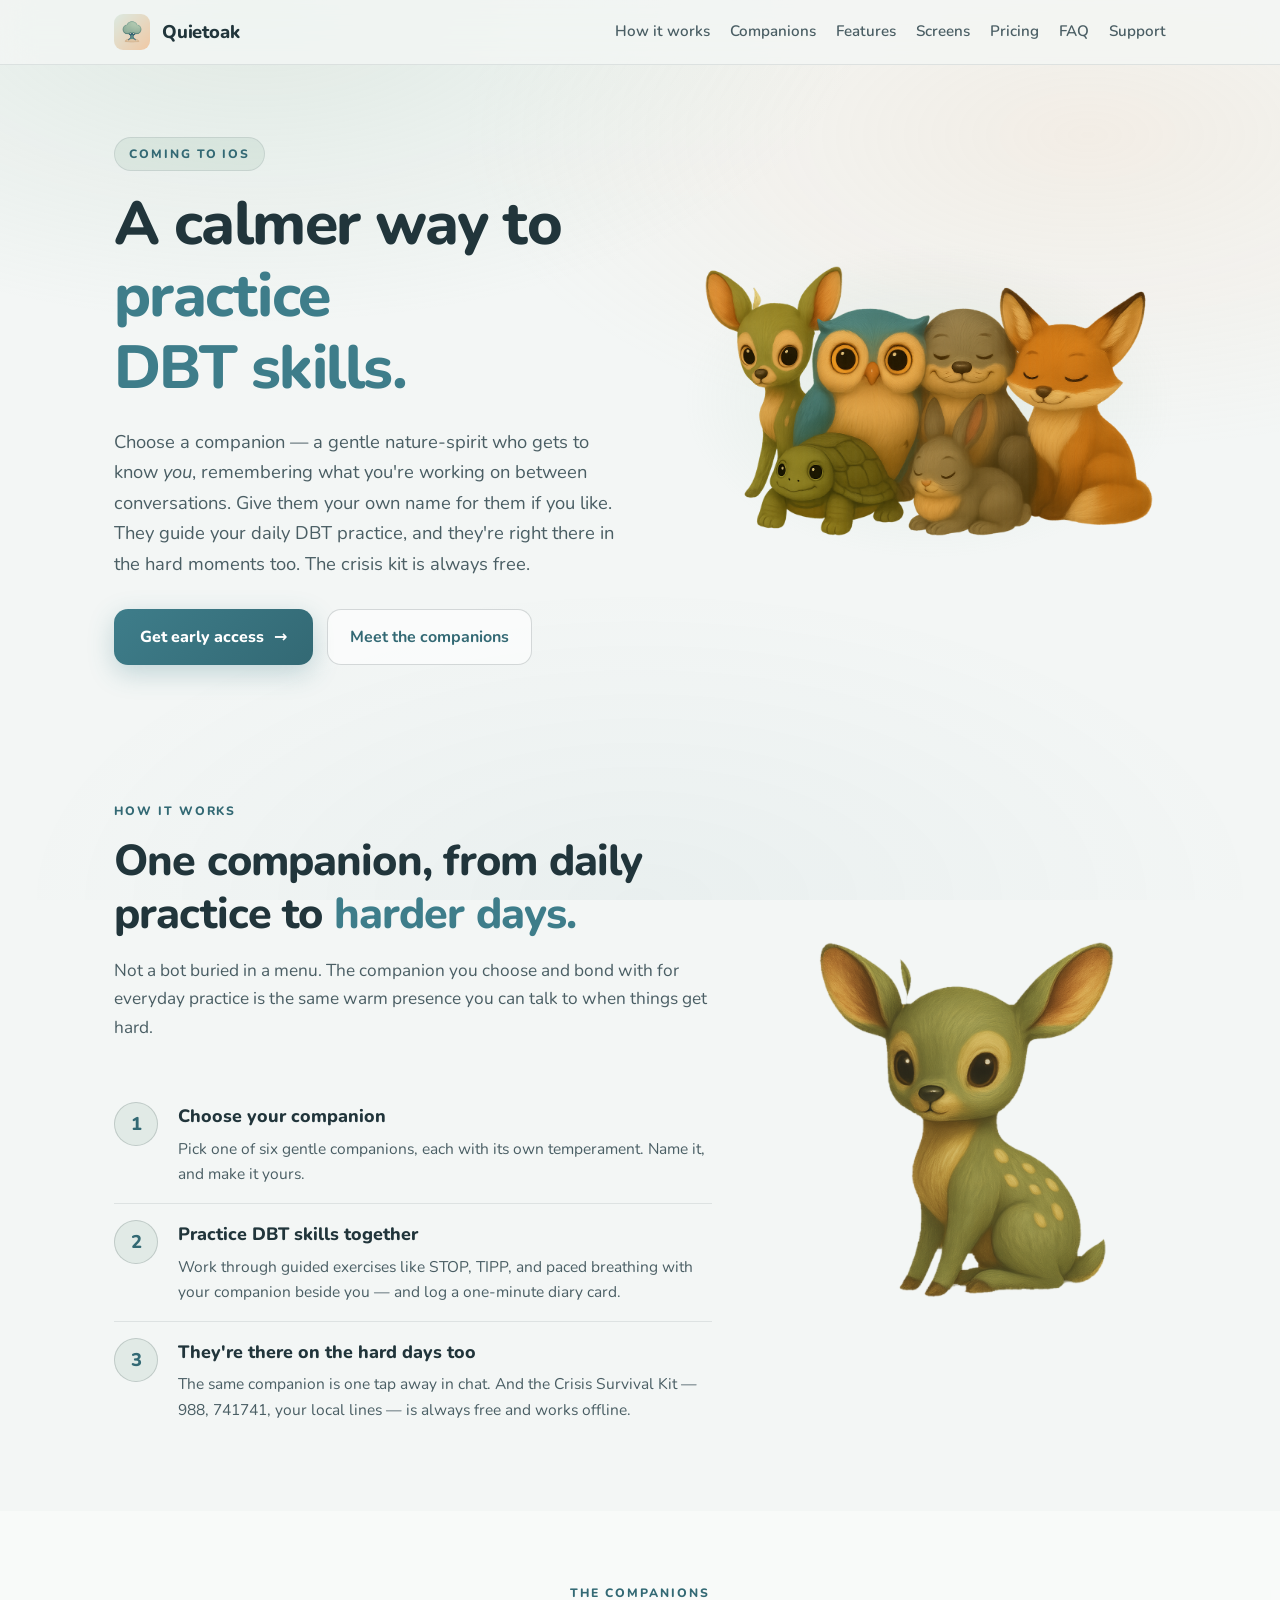
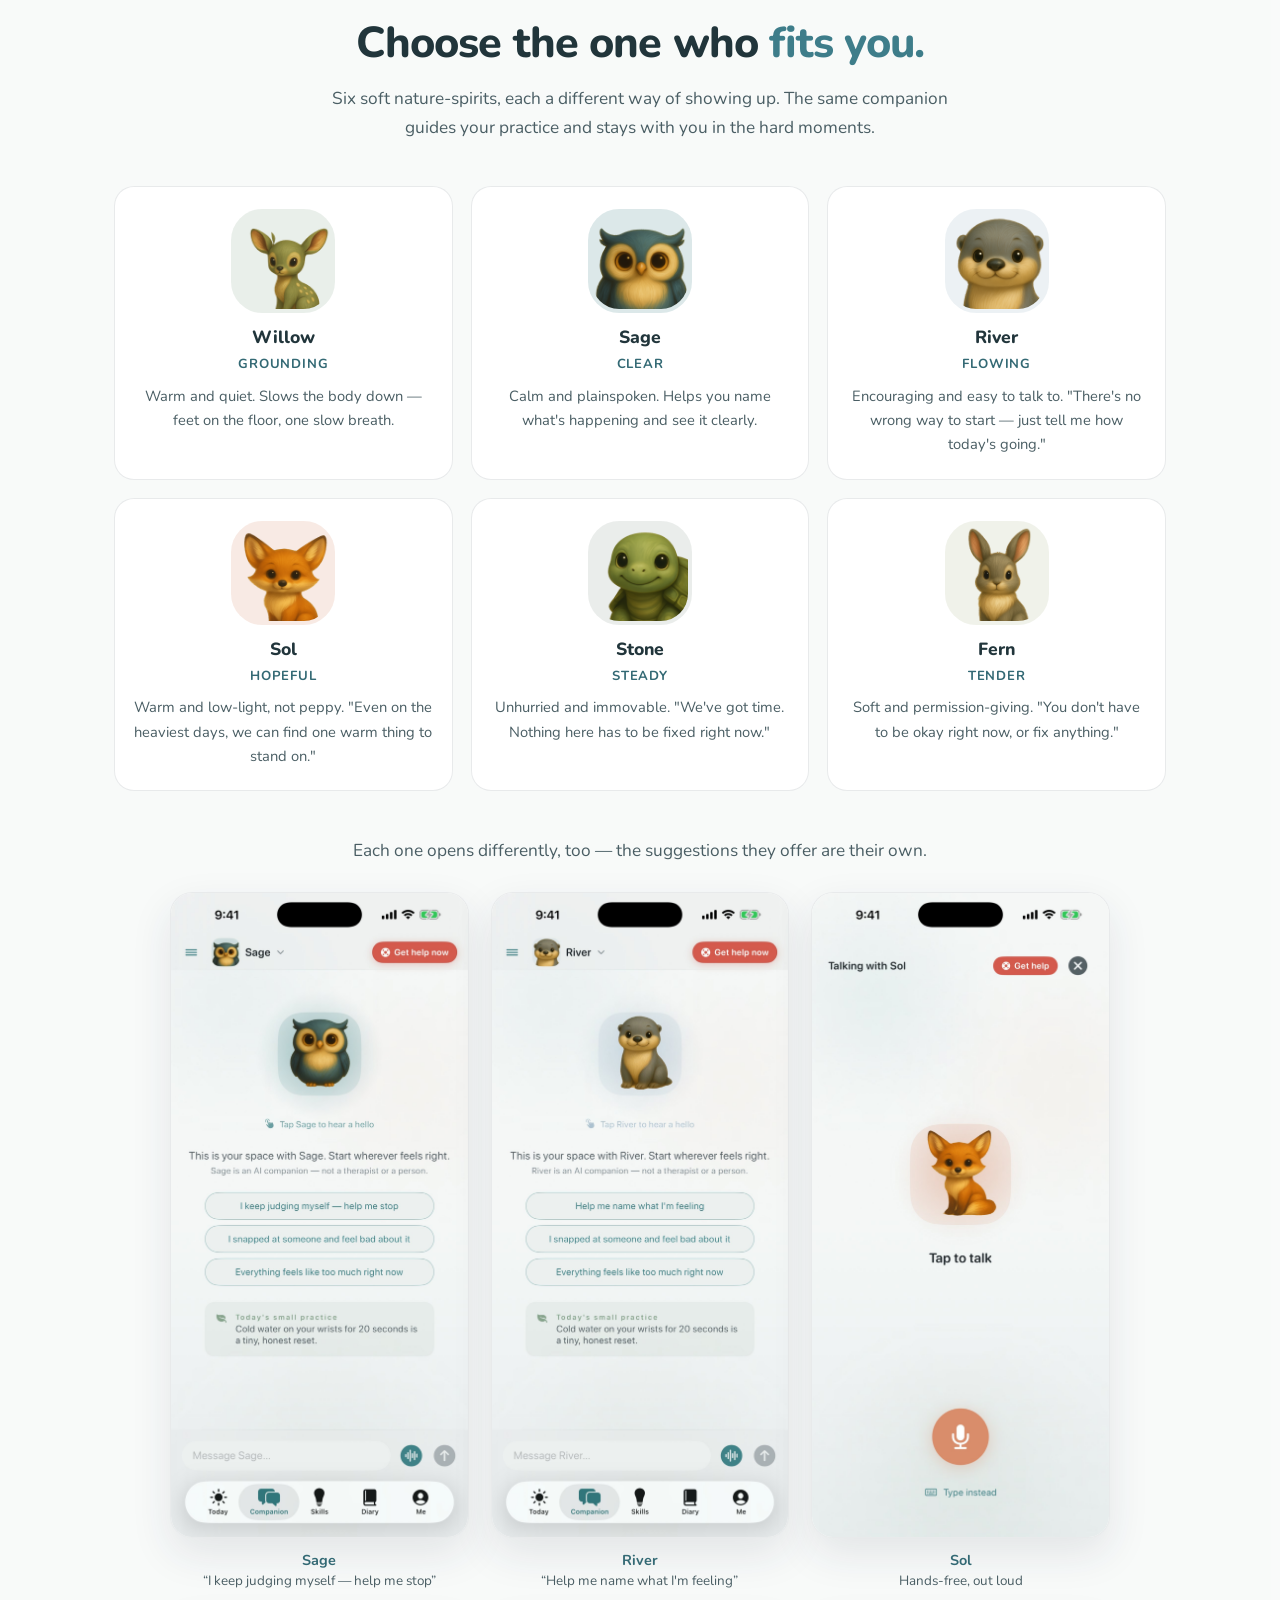
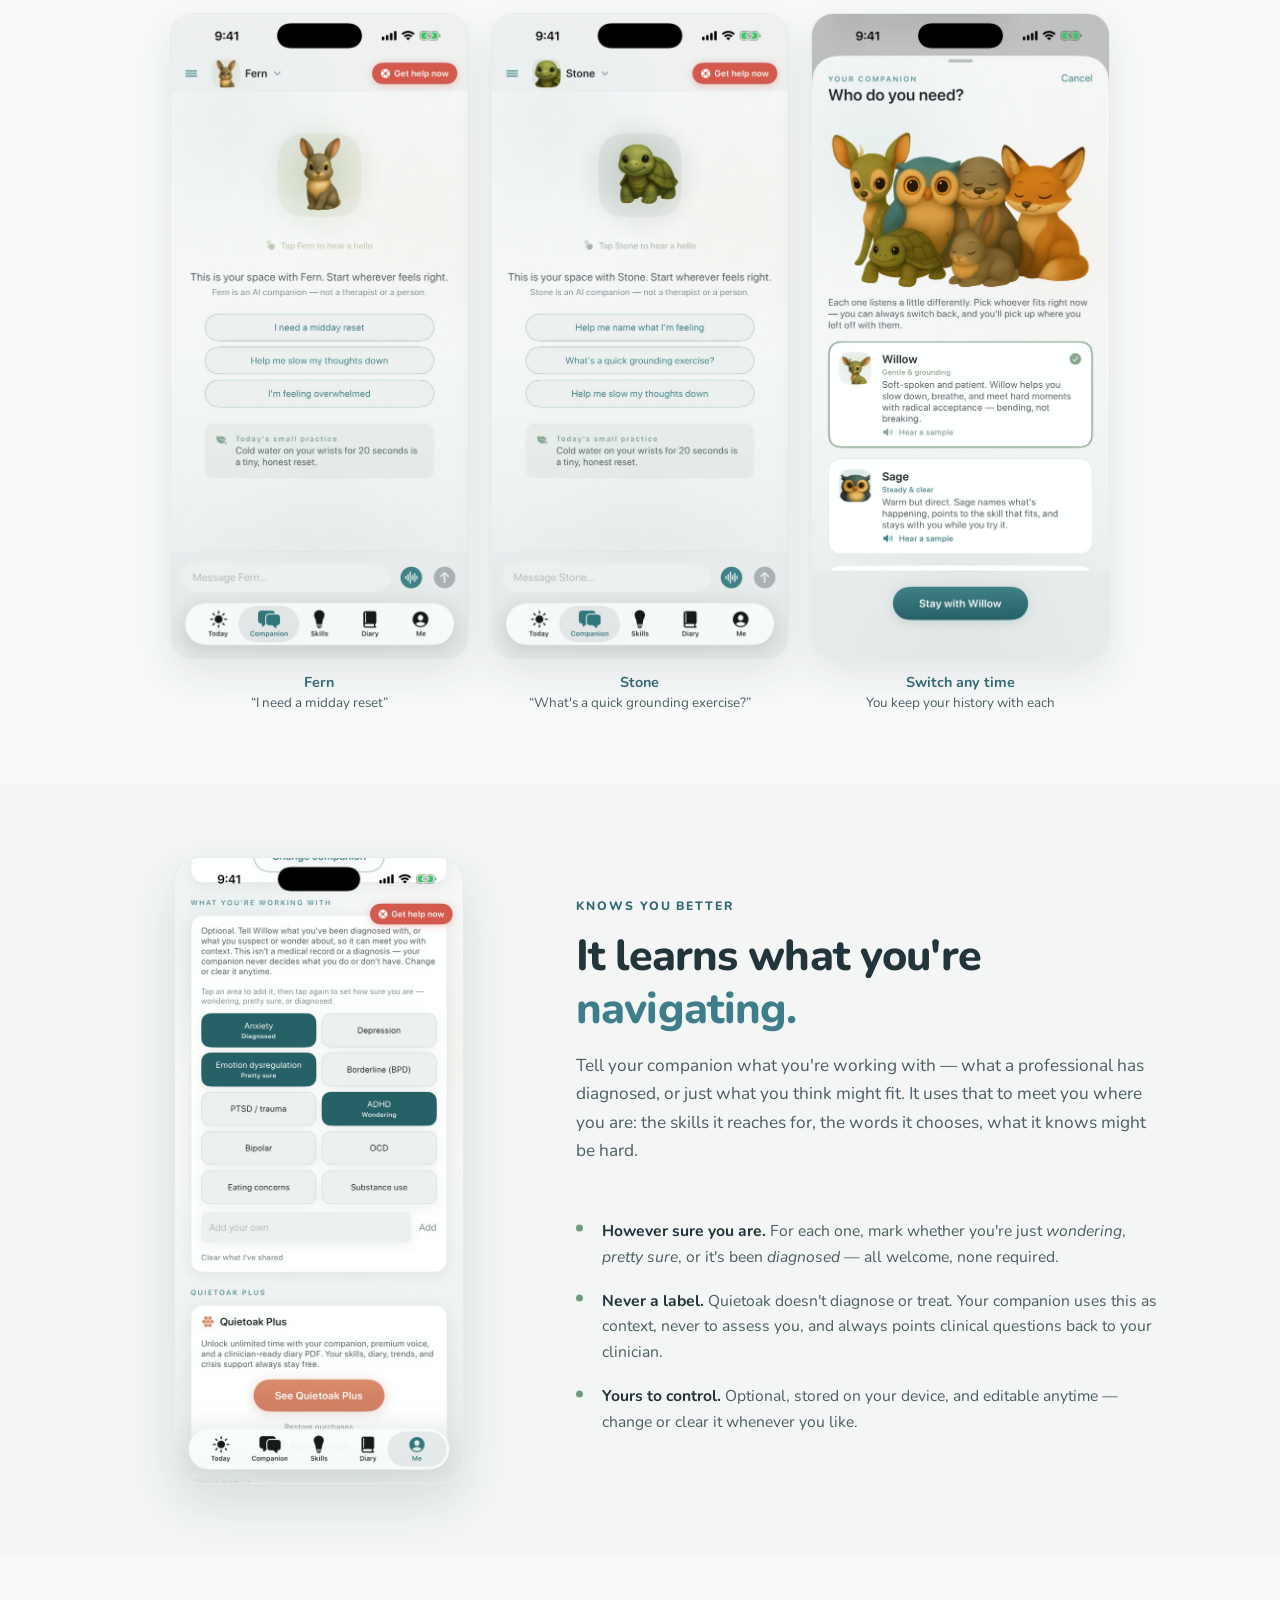
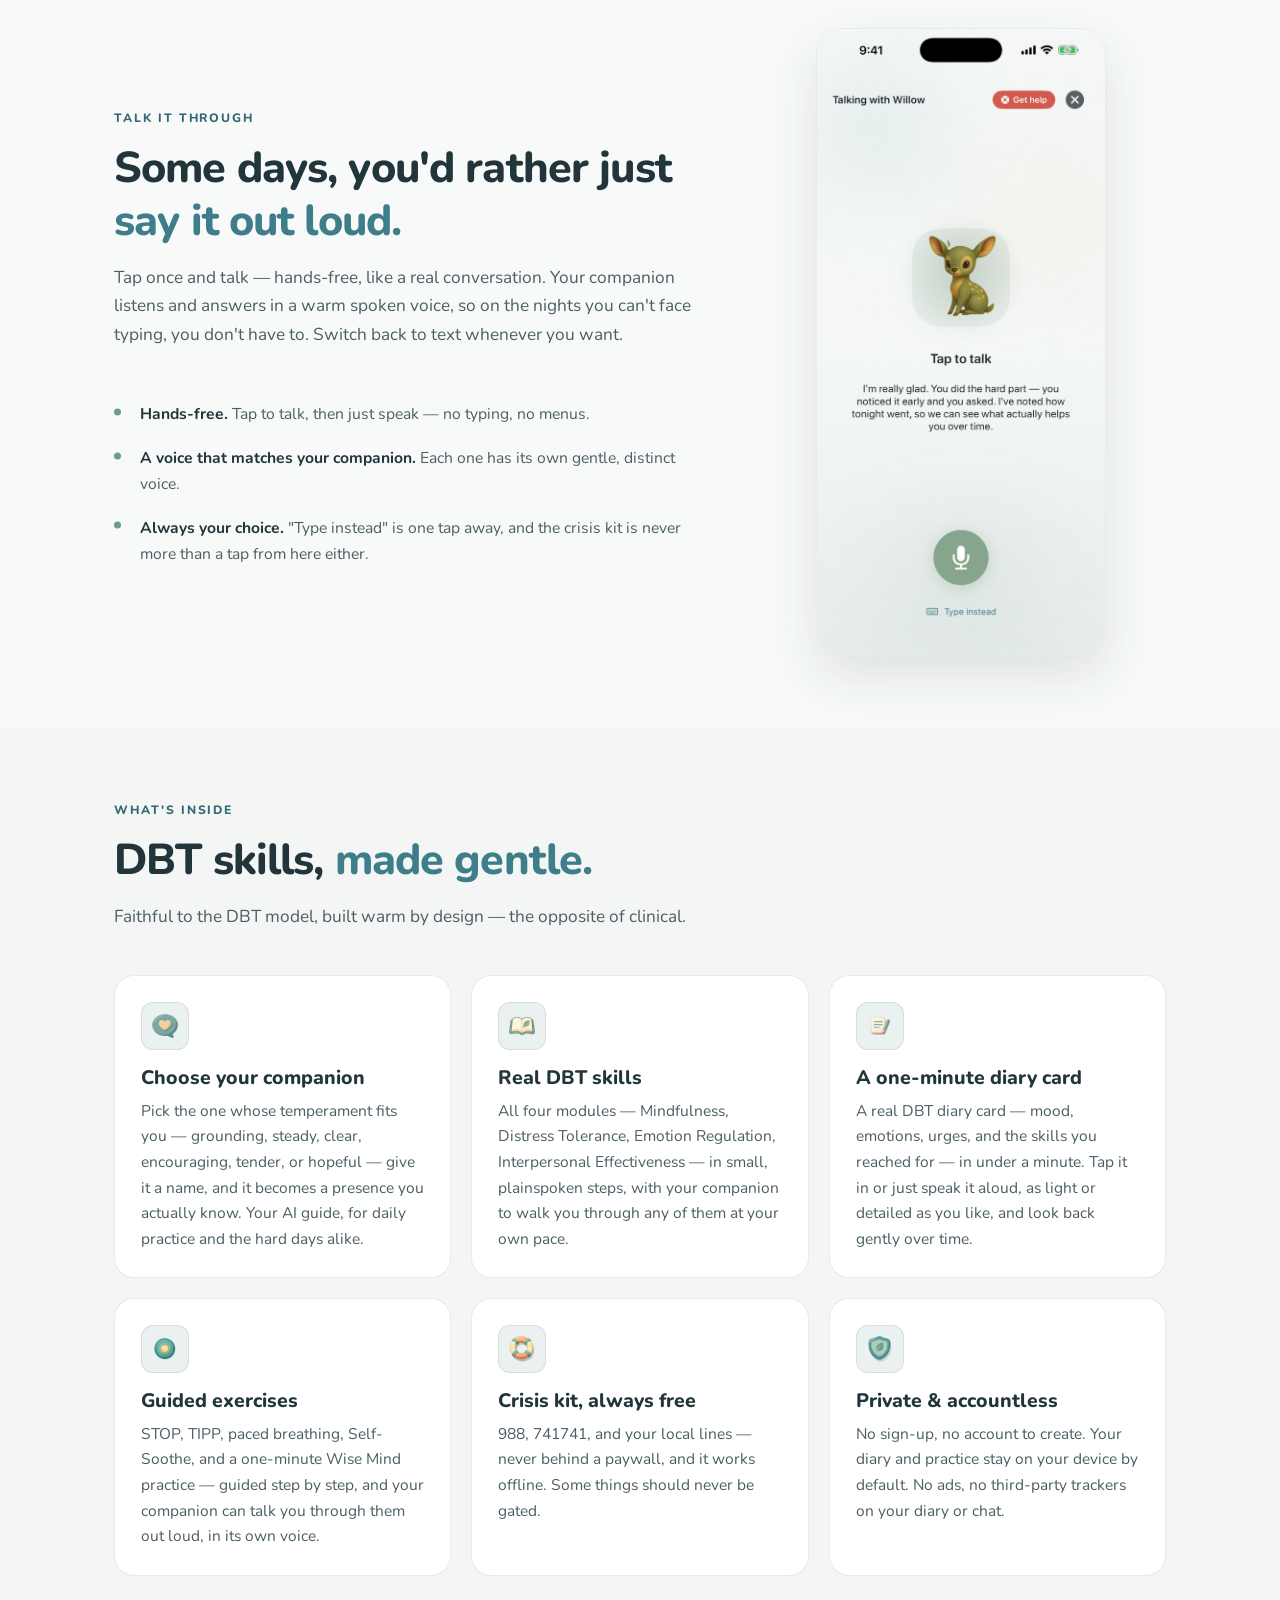
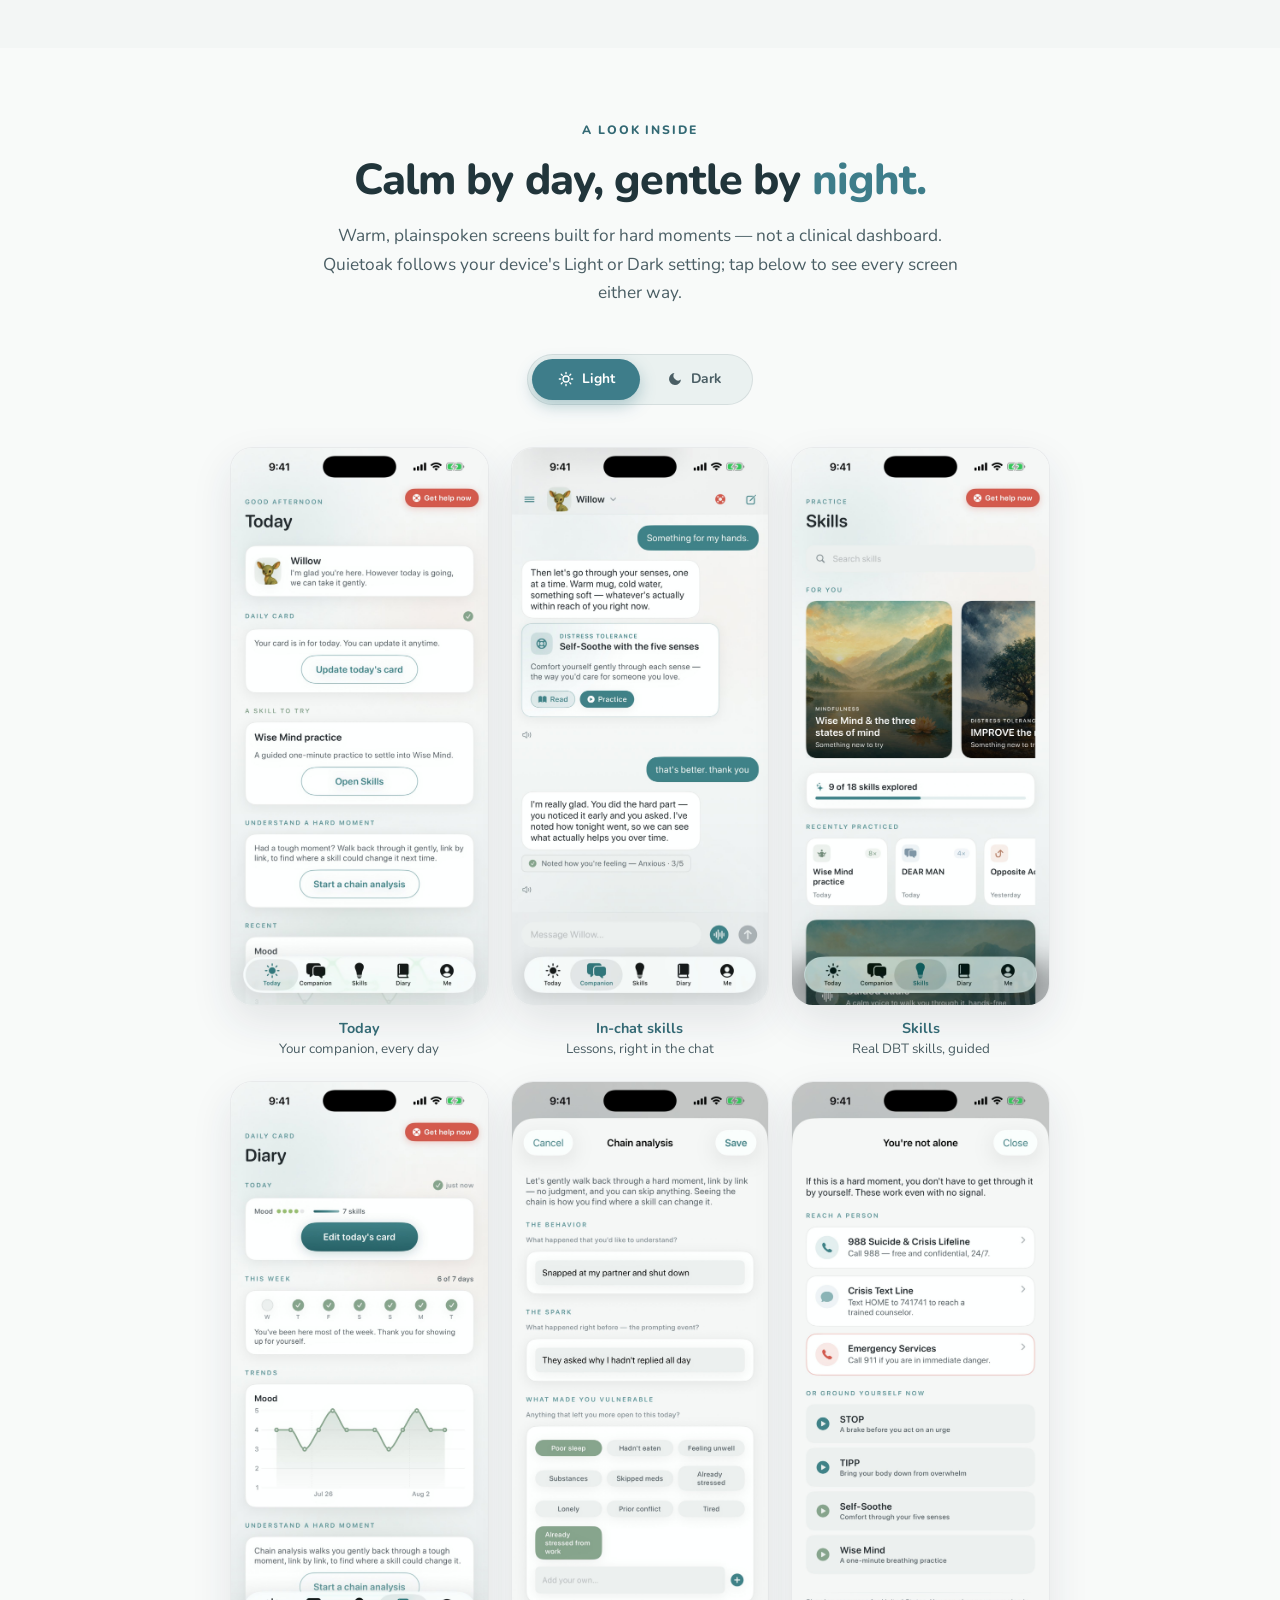
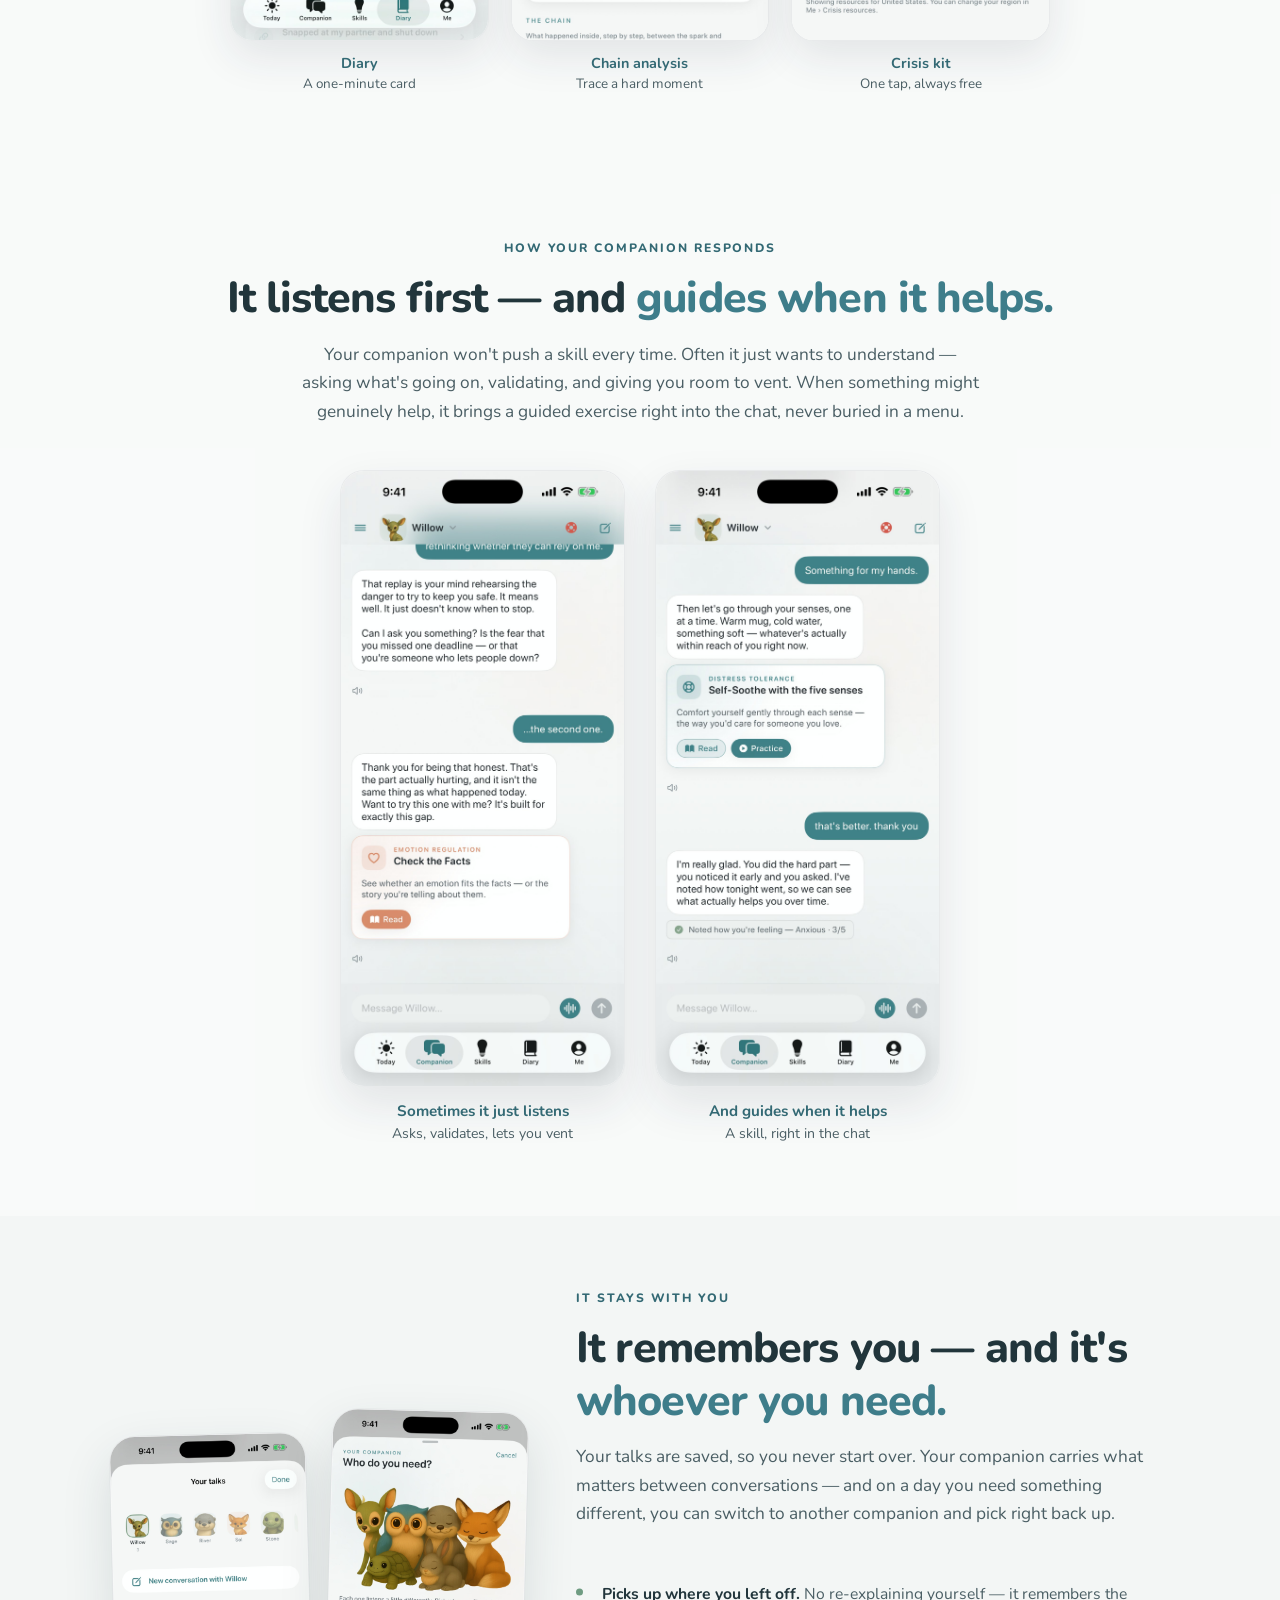
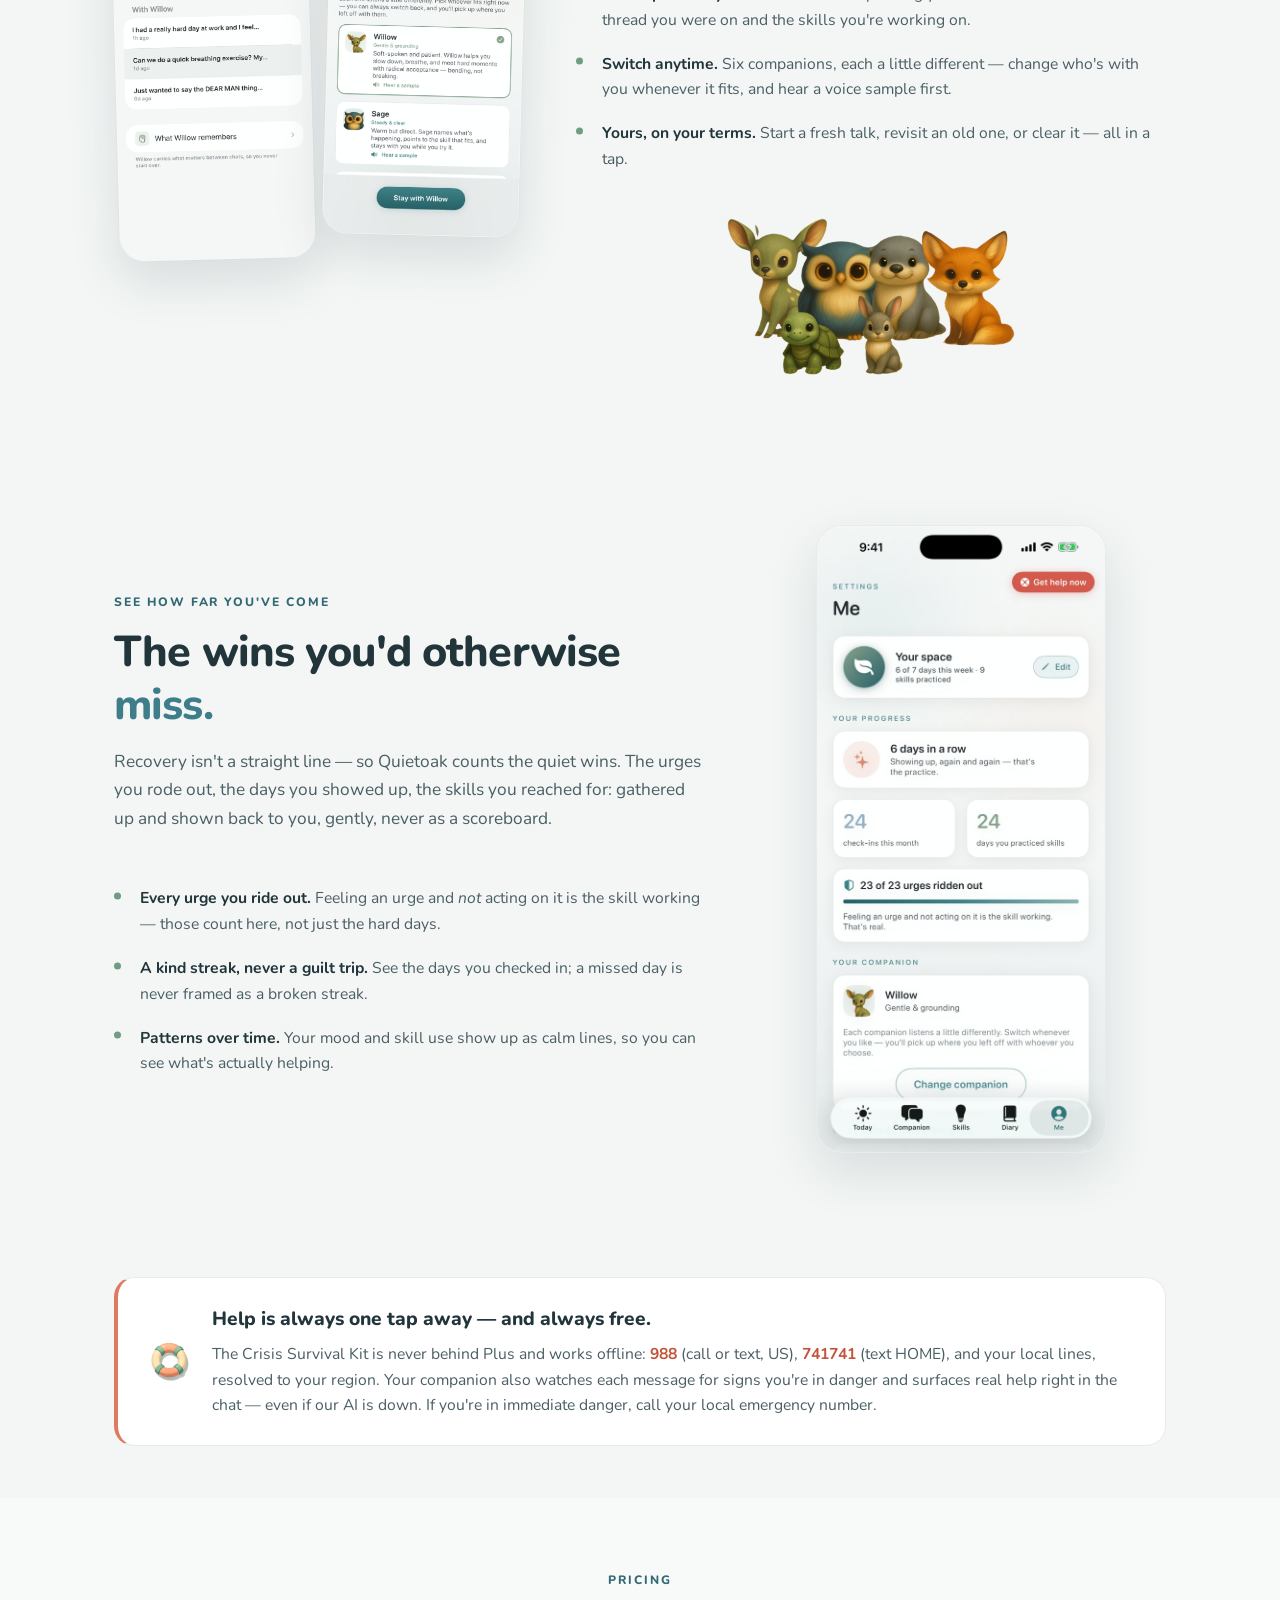
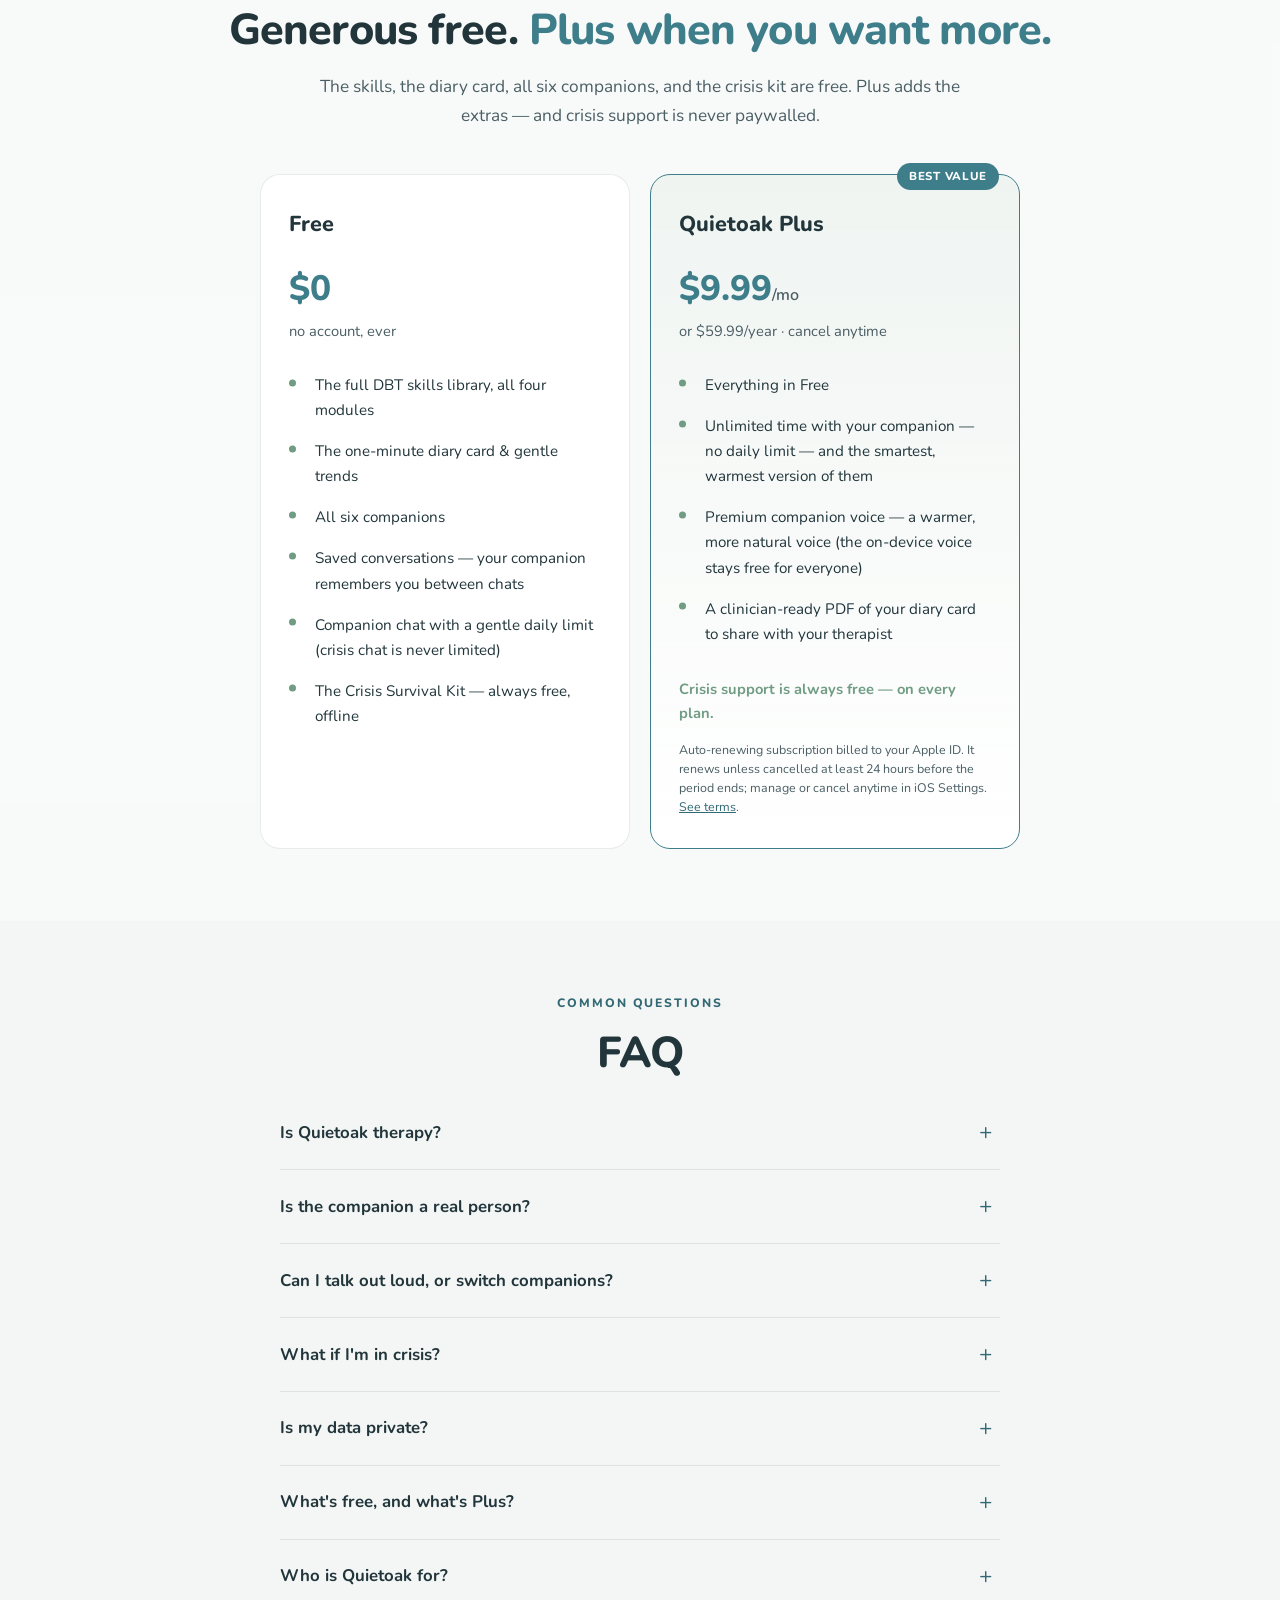
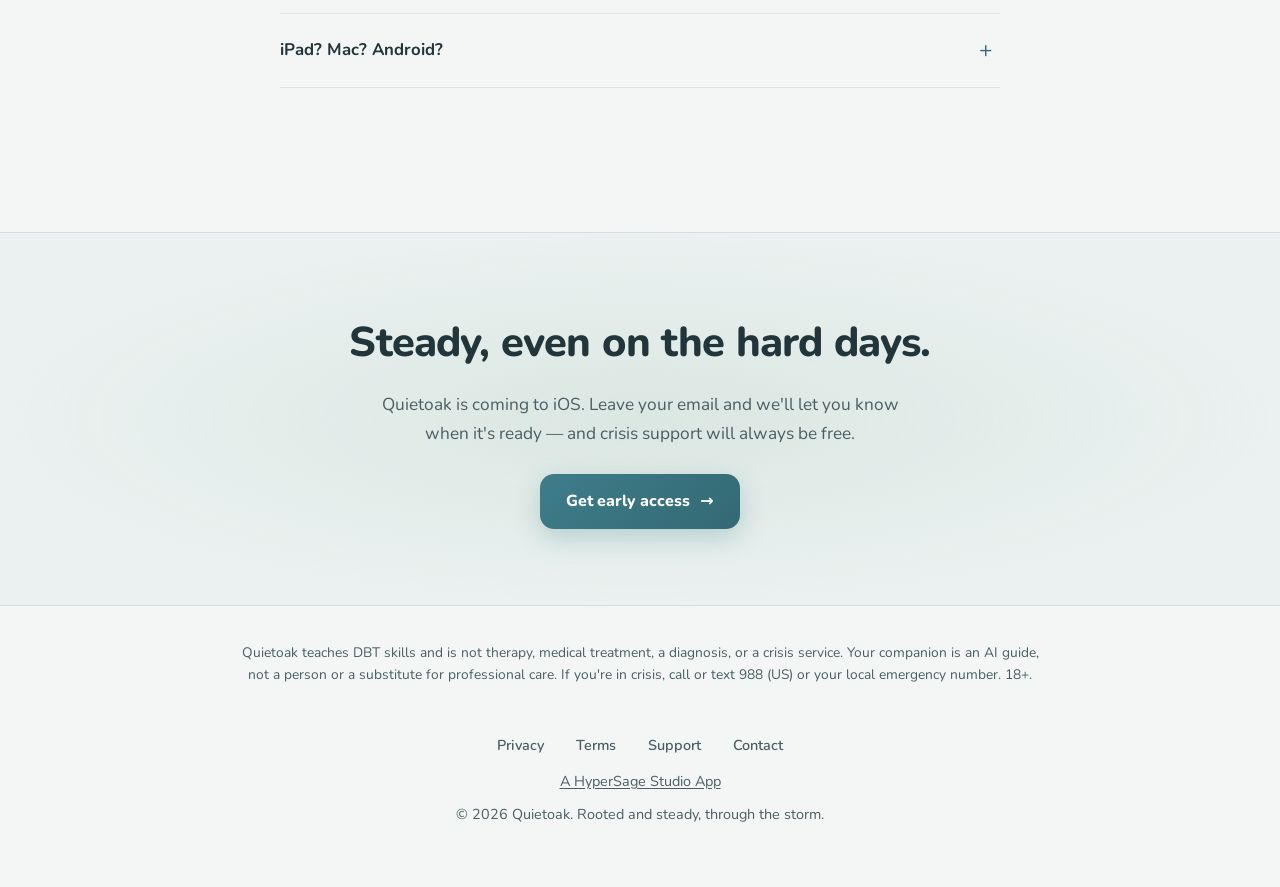
==== commit a1298771: "Show all six companions, and stop claiming a blank Today screen The lead phone mockup — captioned "Y" ====
--- a/index.html
+++ b/index.html
@@ -19,18 +19,18 @@
   <meta property="og:description" content="Practice DBT skills with a warm companion you choose — and who's there in the hard moments too. Crisis support is always free.">
   <meta property="og:url" content="https://drvanus.github.io/quietoak-site/">
   <meta property="og:site_name" content="Quietoak">
-  <meta property="og:image" content="https://drvanus.github.io/quietoak-site/og-image.png?v=20260804c">
+  <meta property="og:image" content="https://drvanus.github.io/quietoak-site/og-image.png?v=20260804d">
   <meta property="og:image:width" content="1200">
   <meta property="og:image:height" content="630">
   <meta property="og:image:alt" content="Quietoak — a calmer way to practice DBT skills">
   <meta name="twitter:card" content="summary_large_image">
   <meta name="twitter:title" content="Quietoak — A calmer way to practice DBT skills.">
   <meta name="twitter:description" content="Practice DBT skills with a warm companion you choose. The crisis kit is always free.">
-  <meta name="twitter:image" content="https://drvanus.github.io/quietoak-site/og-image.png?v=20260804c">
+  <meta name="twitter:image" content="https://drvanus.github.io/quietoak-site/og-image.png?v=20260804d">
   <meta name="twitter:image:alt" content="Quietoak — a calmer way to practice DBT skills">
 
-  <link rel="icon" type="image/png" href="quietoak-icon.png?v=20260804c">
-  <link rel="apple-touch-icon" href="quietoak-icon.png?v=20260804c">
+  <link rel="icon" type="image/png" href="quietoak-icon.png?v=20260804d">
+  <link rel="apple-touch-icon" href="quietoak-icon.png?v=20260804d">
 
   <link rel="preconnect" href="https://fonts.googleapis.com">
   <link rel="preconnect" href="https://fonts.gstatic.com" crossorigin>
@@ -497,7 +497,7 @@
   <nav class="site">
     <div class="container">
       <div class="brand">
-        <img src="quietoak-icon.png?v=20260804c" alt="">
+        <img src="quietoak-icon.png?v=20260804d" alt="">
         Quietoak
       </div>
       <div class="links">
@@ -531,7 +531,7 @@
         <div class="hero-text">
           <span class="eyebrow">Coming to iOS</span>
           <h1>A calmer way to<br><span class="soft">practice DBT&nbsp;skills.</span></h1>
-          <p class="lede">Choose a companion — a gentle nature-spirit you name and get to know — who guides your daily DBT practice. The same companion is right there in the hard moments too. And the crisis kit is always free.</p>
+          <p class="lede">Choose a companion — a gentle nature-spirit who gets to know <em>you</em>, remembering what you're working on between conversations. Give them your own name for them if you like. They guide your daily DBT practice, and they're right there in the hard moments too. The crisis kit is always free.</p>
           <div class="hero-buttons">
             <a href="mailto:hypersageai@gmail.com?subject=Notify%20me%20when%20Quietoak%20launches" class="btn-warm">
               <span>Get early access</span>
@@ -549,7 +549,7 @@
                need to float on the page — it needs a frame. `compose_hero_painting.py`
                fades the backdrop into this page's own colour, so the amber never
                meets a hard edge and there is no matte to get wrong. -->
-          <img src="companions/group-painting.png?v=20260804c" width="1240" height="761"
+          <img src="companions/group-painting.png?v=20260804d" width="1240" height="761"
                alt="A painted portrait of the six Quietoak companions together — a fawn, an owl, an otter, a fox, a tortoise and a rabbit, gathered in warm light">
         </div>
       </div>
@@ -580,7 +580,7 @@
           </ol>
         </div>
         <div>
-          <img class="how-image" src="companions/willow-steady.png?v=20260804c" alt="Willow, a gentle sage-green fawn companion">
+          <img class="how-image" src="companions/willow-steady.png?v=20260804d" alt="Willow, a gentle sage-green fawn companion">
         </div>
       </div>
     </div>
@@ -595,42 +595,75 @@
       <!-- Order matches the in-app onboarding catalog: willow, sage, river, sol, stone, fern. -->
       <div class="companions-grid">
         <div class="companion-card willow">
-          <img src="companions/willow-card.png?v=20260804c" alt="Willow, a fawn">
+          <img src="companions/willow-card.png?v=20260804d" alt="Willow, a fawn">
           <div class="name">Willow</div>
           <div class="role">Grounding</div>
           <p>Warm and quiet. Slows the body down — feet on the floor, one slow breath.</p>
         </div>
         <div class="companion-card sage">
-          <img src="companions/sage-card.png?v=20260804c" alt="Sage, an owl">
+          <img src="companions/sage-card.png?v=20260804d" alt="Sage, an owl">
           <div class="name">Sage</div>
           <div class="role">Clear</div>
           <p>Calm and plainspoken. Helps you name what's happening and see it clearly.</p>
         </div>
         <div class="companion-card river">
-          <img src="companions/river-card.png?v=20260804c" alt="River, an otter">
+          <img src="companions/river-card.png?v=20260804d" alt="River, an otter">
           <div class="name">River</div>
           <div class="role">Flowing</div>
           <p>Encouraging and easy to talk to. "There's no wrong way to start — just tell me how today's going."</p>
         </div>
         <div class="companion-card sol">
-          <img src="companions/sol-card.png?v=20260804c" alt="Sol, a fox">
+          <img src="companions/sol-card.png?v=20260804d" alt="Sol, a fox">
           <div class="name">Sol</div>
           <div class="role">Hopeful</div>
           <p>Warm and low-light, not peppy. "Even on the heaviest days, we can find one warm thing to stand on."</p>
         </div>
         <div class="companion-card stone">
-          <img src="companions/stone-card.png?v=20260804c" alt="Stone, a tortoise">
+          <img src="companions/stone-card.png?v=20260804d" alt="Stone, a tortoise">
           <div class="name">Stone</div>
           <div class="role">Steady</div>
           <p>Unhurried and immovable. "We've got time. Nothing here has to be fixed right now."</p>
         </div>
         <div class="companion-card fern">
-          <img src="companions/fern-card.png?v=20260804c" alt="Fern, a rabbit">
+          <img src="companions/fern-card.png?v=20260804d" alt="Fern, a rabbit">
           <div class="name">Fern</div>
           <div class="role">Tender</div>
           <p>Soft and permission-giving. "You don't have to be okay right now, or fix anything."</p>
         </div>
       </div>
+
+      <!-- The cards above say the six are different; this shows it. Captured
+           from the real app with `-AnchorCompanion <id>`, so each frame is that
+           companion's own accent colour AND its own opening suggestions — which
+           genuinely differ per companion. Previously every screenshot on this
+           page was Willow, so the roster read as one character in six coats. -->
+      <p class="lede" style="text-align:center; margin: 46px auto 26px;">Each one opens differently, too — the suggestions they offer are their own.</p>
+      <div class="screens-grid" style="max-width: 940px;">
+        <div class="screen-card">
+          <div class="screen-frame"><img src="screenshots/12-sage-chat.jpg?v=20260804d" alt="Quietoak chat with Sage the owl, offering to help you stop judging yourself" loading="lazy"></div>
+          <div class="screen-label"><strong>Sage</strong>“I keep judging myself — help me stop”</div>
+        </div>
+        <div class="screen-card">
+          <div class="screen-frame"><img src="screenshots/13-river-chat.jpg?v=20260804d" alt="Quietoak chat with River the otter, offering to help you name what you're feeling" loading="lazy"></div>
+          <div class="screen-label"><strong>River</strong>“Help me name what I'm feeling”</div>
+        </div>
+        <div class="screen-card">
+          <div class="screen-frame"><img src="screenshots/14-sol-voice.jpg?v=20260804d" alt="Talking with Sol the fox hands-free in Quietoak's voice mode" loading="lazy"></div>
+          <div class="screen-label"><strong>Sol</strong>Hands-free, out loud</div>
+        </div>
+        <div class="screen-card">
+          <div class="screen-frame"><img src="screenshots/15-fern-chat.jpg?v=20260804d" alt="Quietoak chat with Fern the rabbit, offering a midday reset" loading="lazy"></div>
+          <div class="screen-label"><strong>Fern</strong>“I need a midday reset”</div>
+        </div>
+        <div class="screen-card">
+          <div class="screen-frame"><img src="screenshots/16-stone-chat.jpg?v=20260804d" alt="Quietoak chat with Stone the tortoise, offering a quick grounding exercise" loading="lazy"></div>
+          <div class="screen-label"><strong>Stone</strong>“What's a quick grounding exercise?”</div>
+        </div>
+        <div class="screen-card">
+          <div class="screen-frame"><img src="screenshots/08-switcher.jpg?v=20260804d" alt="Quietoak's companion switcher — change companion any time and keep your history" loading="lazy"></div>
+          <div class="screen-label"><strong>Switch any time</strong>You keep your history with each</div>
+        </div>
+      </div>
     </div>
   </section>
 
@@ -639,7 +672,7 @@
     <div class="container">
       <div class="spotlight-grid">
         <div class="spotlight-phone">
-          <div class="screen-frame"><img src="screenshots/06-context.jpg?v=20260804c" alt="Quietoak onboarding — sharing what you're navigating, with a Wondering / Pretty sure / Diagnosed level picker" loading="lazy"></div>
+          <div class="screen-frame"><img src="screenshots/06-context.jpg?v=20260804d" alt="Quietoak onboarding — sharing what you're navigating, with a Wondering / Pretty sure / Diagnosed level picker" loading="lazy"></div>
         </div>
         <div>
           <div class="section-eyebrow">Knows you better</div>
@@ -670,7 +703,7 @@
           </ul>
         </div>
         <div class="spotlight-phone">
-          <div class="screen-frame"><img src="screenshots/07-voice.jpg?v=20260804c" alt="Quietoak voice conversation — talking with Willow hands-free, with a tap-to-talk button" loading="lazy"></div>
+          <div class="screen-frame"><img src="screenshots/07-voice.jpg?v=20260804d" alt="Quietoak voice conversation — talking with Willow hands-free, with a tap-to-talk button" loading="lazy"></div>
         </div>
       </div>
     </div>
@@ -684,32 +717,32 @@
       <p class="lede">Faithful to the DBT model, built warm by design — the opposite of clinical.</p>
       <div class="features-grid">
         <div class="feature-card">
-          <div class="icon-box"><img src="icons/feat-companion.png?v=20260804c" alt=""></div>
+          <div class="icon-box"><img src="icons/feat-companion.png?v=20260804d" alt=""></div>
           <h3>Choose your companion</h3>
           <p>Pick the one whose temperament fits you — grounding, steady, clear, encouraging, tender, or hopeful — give it a name, and it becomes a presence you actually know. Your AI guide, for daily practice and the hard days alike.</p>
         </div>
         <div class="feature-card">
-          <div class="icon-box"><img src="icons/feat-skills.png?v=20260804c" alt=""></div>
+          <div class="icon-box"><img src="icons/feat-skills.png?v=20260804d" alt=""></div>
           <h3>Real DBT skills</h3>
           <p>All four modules — Mindfulness, Distress Tolerance, Emotion Regulation, Interpersonal Effectiveness — in small, plainspoken steps, with your companion to walk you through any of them at your own pace.</p>
         </div>
         <div class="feature-card">
-          <div class="icon-box"><img src="icons/feat-diary.png?v=20260804c" alt=""></div>
+          <div class="icon-box"><img src="icons/feat-diary.png?v=20260804d" alt=""></div>
           <h3>A one-minute diary card</h3>
           <p>A real DBT diary card — mood, emotions, urges, and the skills you reached for — in under a minute. Tap it in or just speak it aloud, as light or detailed as you like, and look back gently over time.</p>
         </div>
         <div class="feature-card">
-          <div class="icon-box"><img src="icons/feat-breathing.png?v=20260804c" alt=""></div>
+          <div class="icon-box"><img src="icons/feat-breathing.png?v=20260804d" alt=""></div>
           <h3>Guided exercises</h3>
           <p>STOP, TIPP, paced breathing, Self-Soothe, and a one-minute Wise Mind practice — guided step by step, and your companion can talk you through them out loud, in its own voice.</p>
         </div>
         <div class="feature-card">
-          <div class="icon-box"><img src="icons/feat-crisis.png?v=20260804c" alt=""></div>
+          <div class="icon-box"><img src="icons/feat-crisis.png?v=20260804d" alt=""></div>
           <h3>Crisis kit, always free</h3>
           <p>988, 741741, and your local lines — never behind a paywall, and it works offline. Some things should never be gated.</p>
         </div>
         <div class="feature-card">
-          <div class="icon-box"><img src="icons/feat-privacy.png?v=20260804c" alt=""></div>
+          <div class="icon-box"><img src="icons/feat-privacy.png?v=20260804d" alt=""></div>
           <h3>Private &amp; accountless</h3>
           <p>No sign-up, no account to create. Your diary and practice stay on your device by default. No ads, no third-party trackers on your diary or chat.</p>
         </div>
@@ -738,27 +771,27 @@
       </div>
       <div class="screens-grid">
         <div class="screen-card">
-          <div class="screen-frame"><img class="shot-img" src="screenshots/01-today.jpg?v=20260804c" data-light="screenshots/01-today.jpg?v=20260804c" data-dark="screenshots/01-today-dark.jpg?v=20260804c" alt="Quietoak Today tab — a companion greeting and a one-minute check-in" loading="lazy"></div>
+          <div class="screen-frame"><img class="shot-img" src="screenshots/01-today.jpg?v=20260804d" data-light="screenshots/01-today.jpg?v=20260804d" data-dark="screenshots/01-today-dark.jpg?v=20260804d" alt="Quietoak Today tab — a companion greeting and a one-minute check-in" loading="lazy"></div>
           <div class="screen-label"><strong>Today</strong>Your companion, every day</div>
         </div>
         <div class="screen-card">
-          <div class="screen-frame"><img class="shot-img" src="screenshots/02b-cards.jpg?v=20260804c" data-light="screenshots/02b-cards.jpg?v=20260804c" data-dark="screenshots/02b-cards-dark.jpg?v=20260804c" alt="Quietoak companion chat with DBT skill cards brought right into the conversation" loading="lazy"></div>
+          <div class="screen-frame"><img class="shot-img" src="screenshots/02b-cards.jpg?v=20260804d" data-light="screenshots/02b-cards.jpg?v=20260804d" data-dark="screenshots/02b-cards-dark.jpg?v=20260804d" alt="Quietoak companion chat with DBT skill cards brought right into the conversation" loading="lazy"></div>
           <div class="screen-label"><strong>In-chat skills</strong>Lessons, right in the chat</div>
         </div>
         <div class="screen-card">
-          <div class="screen-frame"><img class="shot-img" src="screenshots/03-skills.jpg?v=20260804c" data-light="screenshots/03-skills.jpg?v=20260804c" data-dark="screenshots/03-skills-dark.jpg?v=20260804c" alt="Quietoak Skills tab — the four DBT modules" loading="lazy"></div>
+          <div class="screen-frame"><img class="shot-img" src="screenshots/03-skills.jpg?v=20260804d" data-light="screenshots/03-skills.jpg?v=20260804d" data-dark="screenshots/03-skills-dark.jpg?v=20260804d" alt="Quietoak Skills tab — the four DBT modules" loading="lazy"></div>
           <div class="screen-label"><strong>Skills</strong>Real DBT skills, guided</div>
         </div>
         <div class="screen-card">
-          <div class="screen-frame"><img class="shot-img" src="screenshots/04-diary.jpg?v=20260804c" data-light="screenshots/04-diary.jpg?v=20260804c" data-dark="screenshots/04-diary-dark.jpg?v=20260804c" alt="Quietoak diary card — mood and emotions in under a minute" loading="lazy"></div>
+          <div class="screen-frame"><img class="shot-img" src="screenshots/04-diary.jpg?v=20260804d" data-light="screenshots/04-diary.jpg?v=20260804d" data-dark="screenshots/04-diary-dark.jpg?v=20260804d" alt="Quietoak diary card — mood and emotions in under a minute" loading="lazy"></div>
           <div class="screen-label"><strong>Diary</strong>A one-minute card</div>
         </div>
         <div class="screen-card">
-          <div class="screen-frame"><img class="shot-img" src="screenshots/10-chain.jpg?v=20260804c" data-light="screenshots/10-chain.jpg?v=20260804c" data-dark="screenshots/10-chain-dark.jpg?v=20260804c" alt="Quietoak chain analysis — gently tracing a hard moment link by link to find where a skill fits" loading="lazy"></div>
+          <div class="screen-frame"><img class="shot-img" src="screenshots/10-chain.jpg?v=20260804d" data-light="screenshots/10-chain.jpg?v=20260804d" data-dark="screenshots/10-chain-dark.jpg?v=20260804d" alt="Quietoak chain analysis — gently tracing a hard moment link by link to find where a skill fits" loading="lazy"></div>
           <div class="screen-label"><strong>Chain analysis</strong>Trace a hard moment</div>
         </div>
         <div class="screen-card">
-          <div class="screen-frame"><img class="shot-img" src="screenshots/05-crisis.jpg?v=20260804c" data-light="screenshots/05-crisis.jpg?v=20260804c" data-dark="screenshots/05-crisis-dark.jpg?v=20260804c" alt="Quietoak Crisis Survival Kit — 988, 741741, and grounding skills" loading="lazy"></div>
+          <div class="screen-frame"><img class="shot-img" src="screenshots/05-crisis.jpg?v=20260804d" data-light="screenshots/05-crisis.jpg?v=20260804d" data-dark="screenshots/05-crisis-dark.jpg?v=20260804d" alt="Quietoak Crisis Survival Kit — 988, 741741, and grounding skills" loading="lazy"></div>
           <div class="screen-label"><strong>Crisis kit</strong>One tap, always free</div>
         </div>
       </div>
@@ -773,11 +806,11 @@
       <p class="lede" style="text-align:center; max-width: 680px; margin-left:auto; margin-right:auto;">Your companion won't push a skill every time. Often it just wants to understand — asking what's going on, validating, and giving you room to vent. When something might genuinely help, it brings a guided exercise right into the chat, never buried in a menu.</p>
       <div class="responds-pair">
         <div class="responds-card">
-          <div class="screen-frame"><img src="screenshots/02-companion-listen.jpg?v=20260804c" alt="Quietoak companion listening — validating and asking what made the day hard" loading="lazy"></div>
+          <div class="screen-frame"><img src="screenshots/02-companion-listen.jpg?v=20260804d" alt="Quietoak companion listening — validating and asking what made the day hard" loading="lazy"></div>
           <div class="screen-label"><strong>Sometimes it just listens</strong>Asks, validates, lets you vent</div>
         </div>
         <div class="responds-card">
-          <div class="screen-frame"><img src="screenshots/02-companion-guide.jpg?v=20260804c" alt="Quietoak companion walking through a paced-breathing exercise in the chat" loading="lazy"></div>
+          <div class="screen-frame"><img src="screenshots/02-companion-guide.jpg?v=20260804d" alt="Quietoak companion walking through a paced-breathing exercise in the chat" loading="lazy"></div>
           <div class="screen-label"><strong>And guides when it helps</strong>A skill, right in the chat</div>
         </div>
       </div>
@@ -790,8 +823,8 @@
       <div class="spotlight-grid">
         <div class="spotlight-phone">
           <div class="spotlight-duo">
-            <div class="screen-frame"><img src="screenshots/09-conversations.jpg?v=20260804c" alt="Quietoak conversations drawer — saved talks and what your companion remembers between chats" loading="lazy"></div>
-            <div class="screen-frame"><img src="screenshots/08-switcher.jpg?v=20260804c" alt="Quietoak companion switcher — choosing which companion you need right now, each with a voice sample" loading="lazy"></div>
+            <div class="screen-frame"><img src="screenshots/09-conversations.jpg?v=20260804d" alt="Quietoak conversations drawer — saved talks and what your companion remembers between chats" loading="lazy"></div>
+            <div class="screen-frame"><img src="screenshots/08-switcher.jpg?v=20260804d" alt="Quietoak companion switcher — choosing which companion you need right now, each with a voice sample" loading="lazy"></div>
           </div>
         </div>
         <div>
@@ -818,7 +851,7 @@
                replaces it has to be composed from the shipped sprites, like this
                one is: `compose_site_group.py` builds it from `<id>-steady.png`,
                so the characters are the app's characters by construction. -->
-          <img class="continuity-art" src="companions/group.png?v=20260804c"
+          <img class="continuity-art" src="companions/group.png?v=20260804d"
                alt="The six Quietoak companions gathered together, all looking out"
                loading="lazy" decoding="async" width="1738" height="988">
         </div>
@@ -841,7 +874,7 @@
           </ul>
         </div>
         <div class="spotlight-phone">
-          <div class="screen-frame"><img src="screenshots/11-progress.jpg?v=20260804c" alt="Quietoak progress — a gentle check-in streak, check-ins this month, days you practiced skills, and urges ridden out" loading="lazy"></div>
+          <div class="screen-frame"><img src="screenshots/11-progress.jpg?v=20260804d" alt="Quietoak progress — a gentle check-in streak, check-ins this month, days you practiced skills, and urges ridden out" loading="lazy"></div>
         </div>
       </div>
     </div>
@@ -851,7 +884,7 @@
   <section class="section-block tight">
     <div class="container">
       <div class="crisis-band">
-        <div class="glyph" aria-hidden="true"><img src="icons/feat-crisis.png?v=20260804c" alt=""></div>
+        <div class="glyph" aria-hidden="true"><img src="icons/feat-crisis.png?v=20260804d" alt=""></div>
         <div>
           <h3>Help is always one tap away — and always free.</h3>
           <p>The Crisis Survival Kit is never behind Plus and works offline: <strong>988</strong> (call or text, US), <strong>741741</strong> (text HOME), and your local lines, resolved to your region. Your companion also watches each message for signs you're in danger and surfaces real help right in the chat — even if our AI is down. If you're in immediate danger, call your local emergency number.</p>
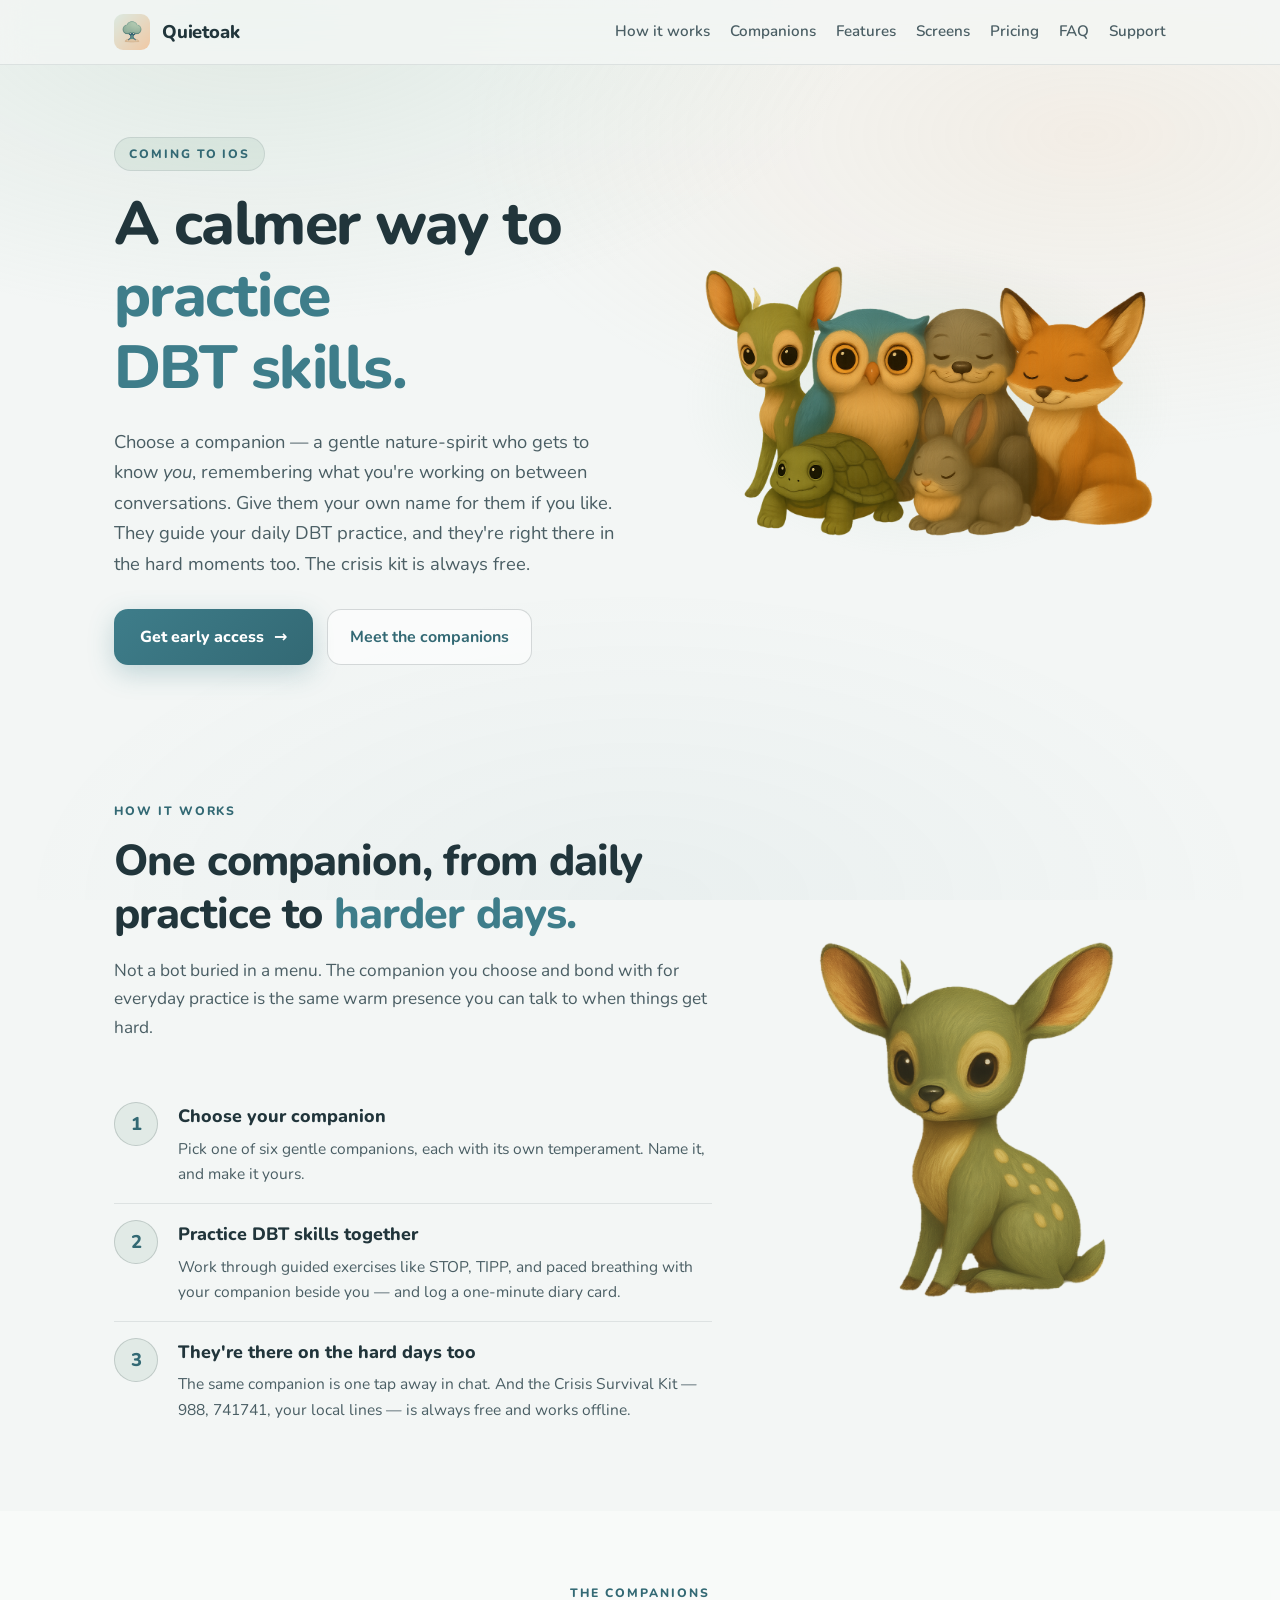
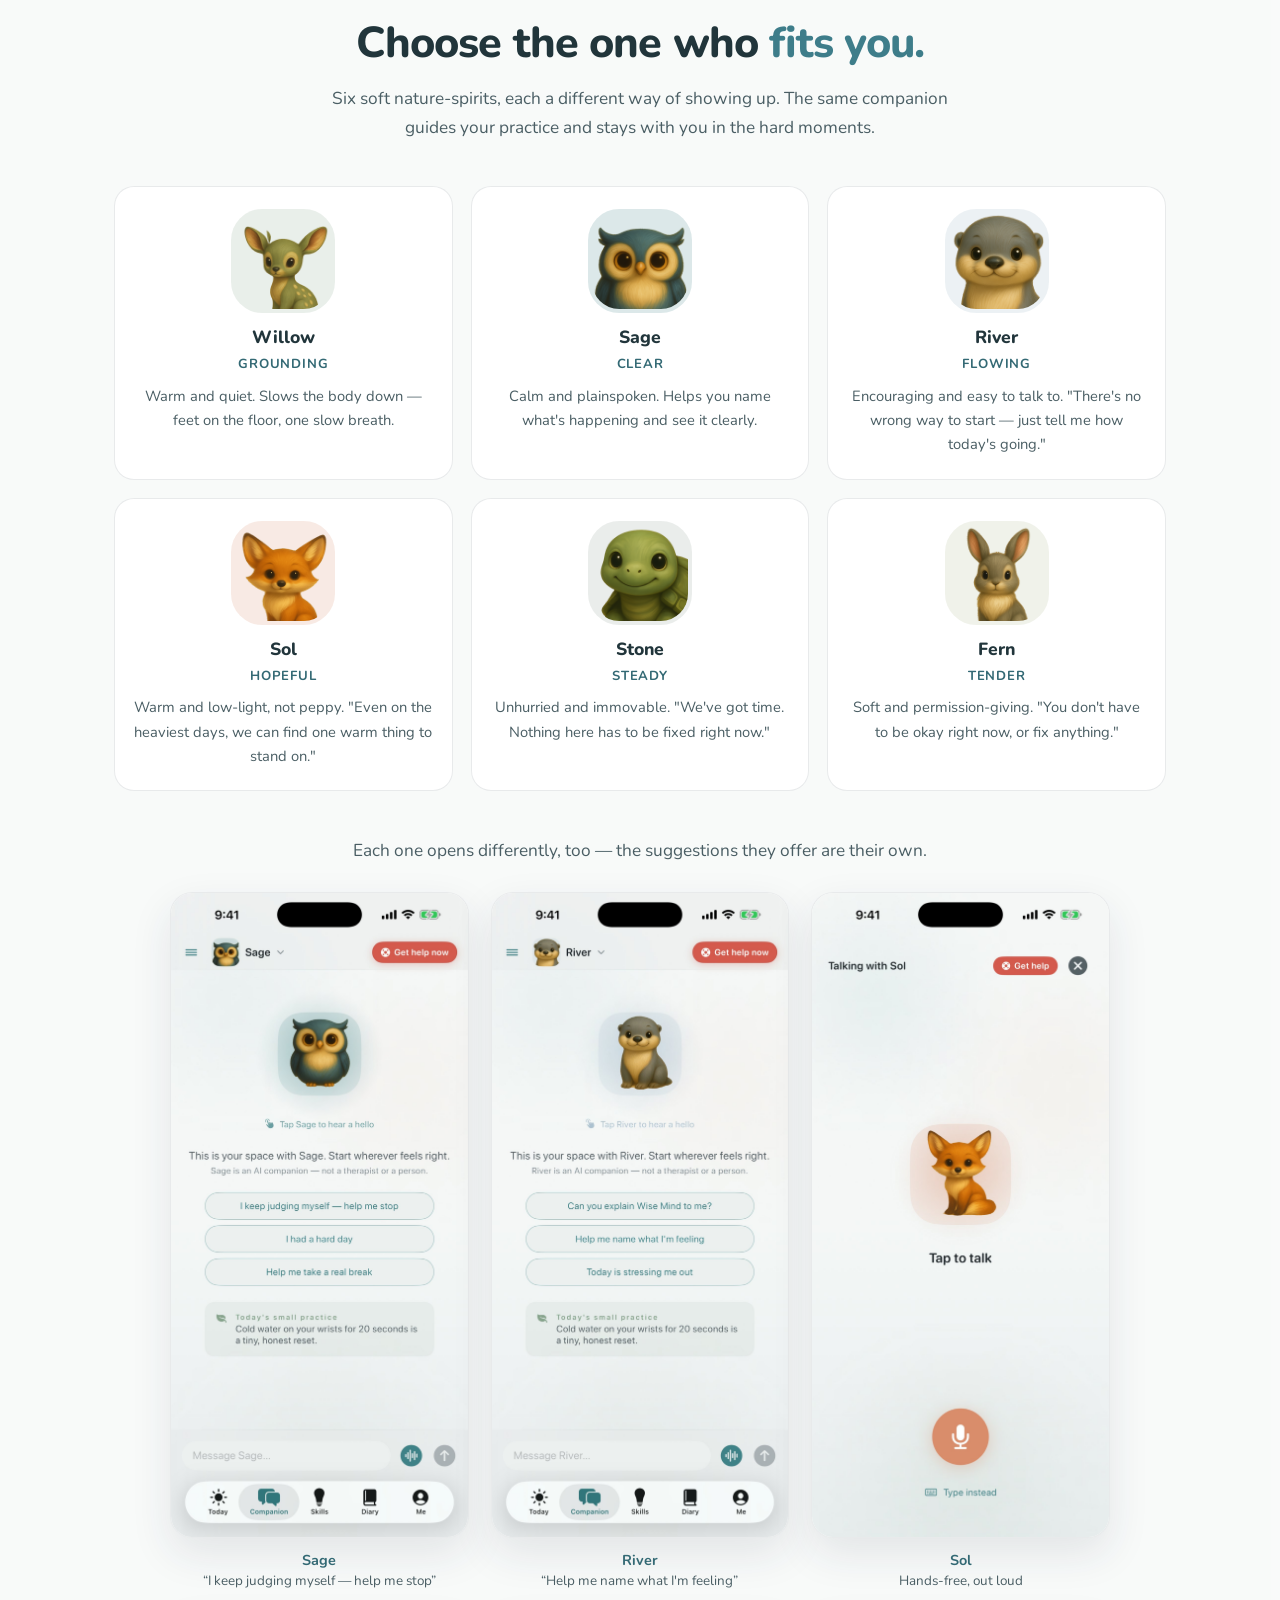
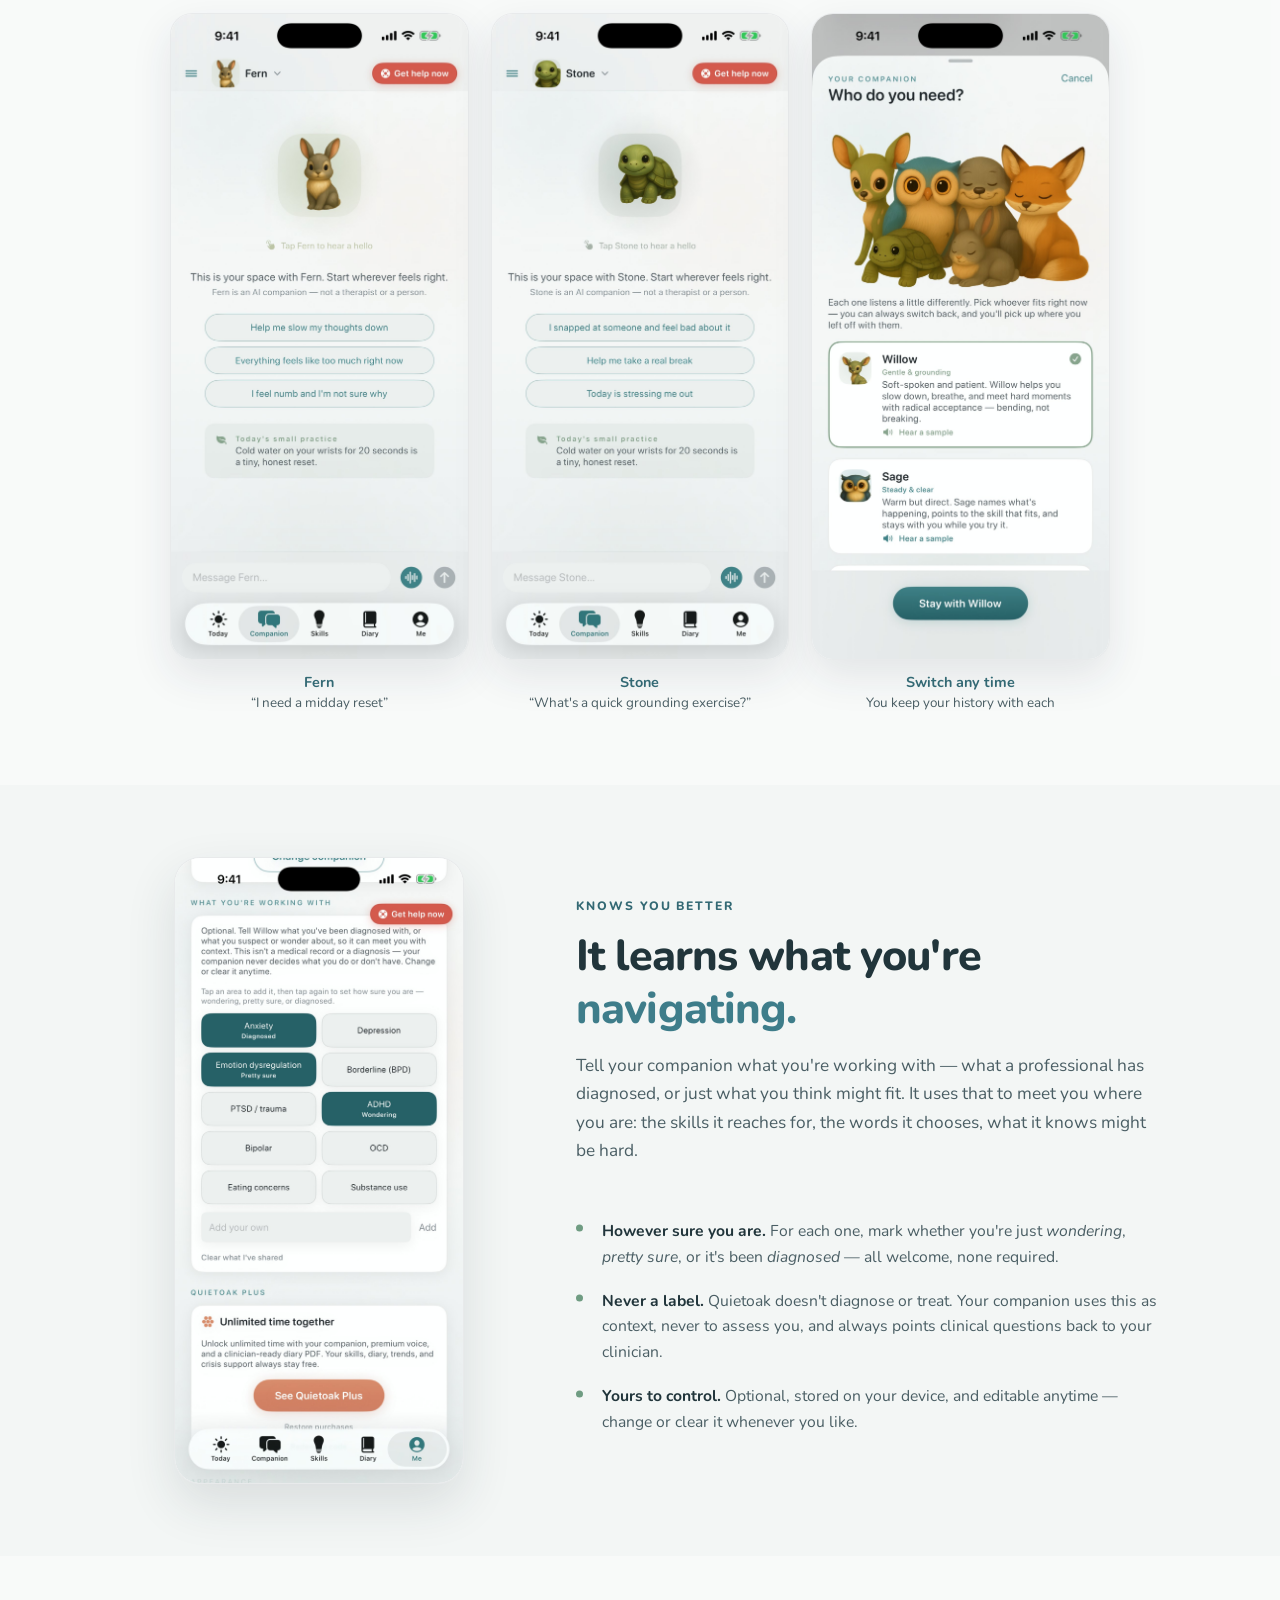
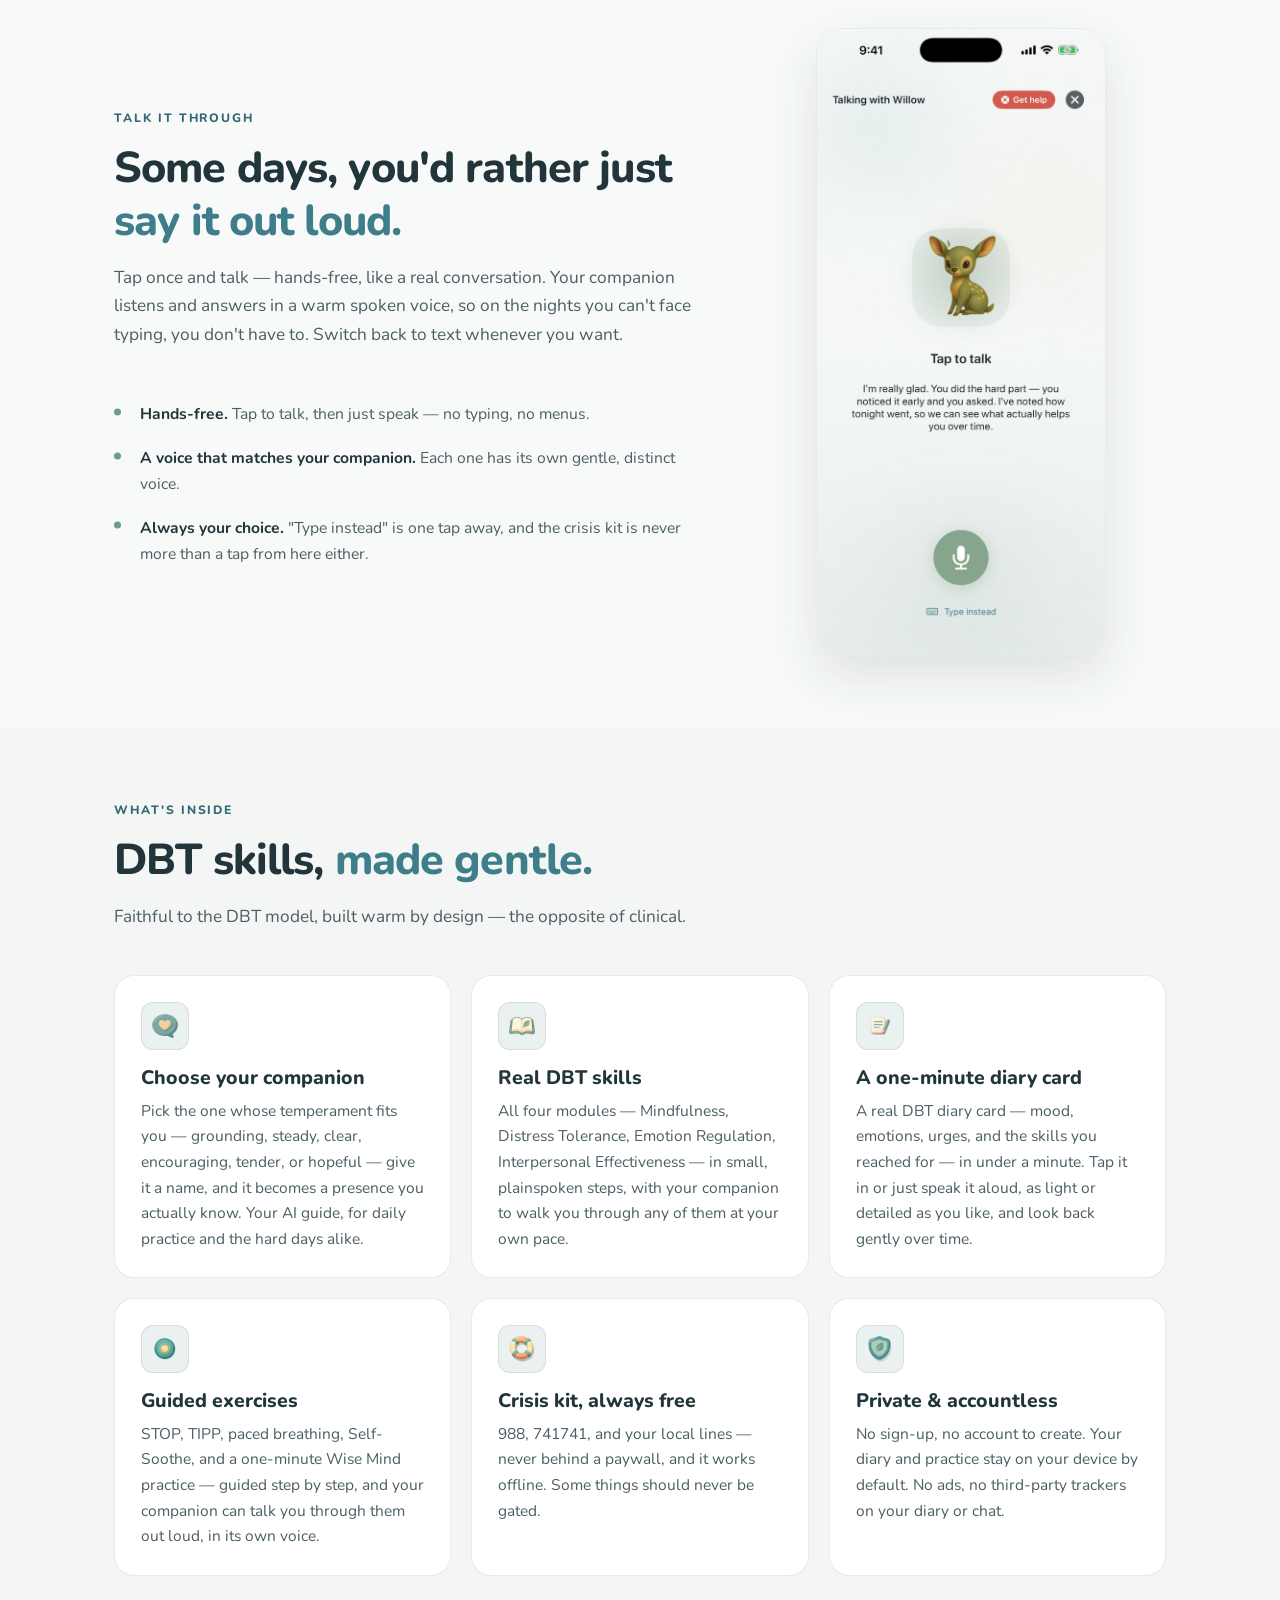
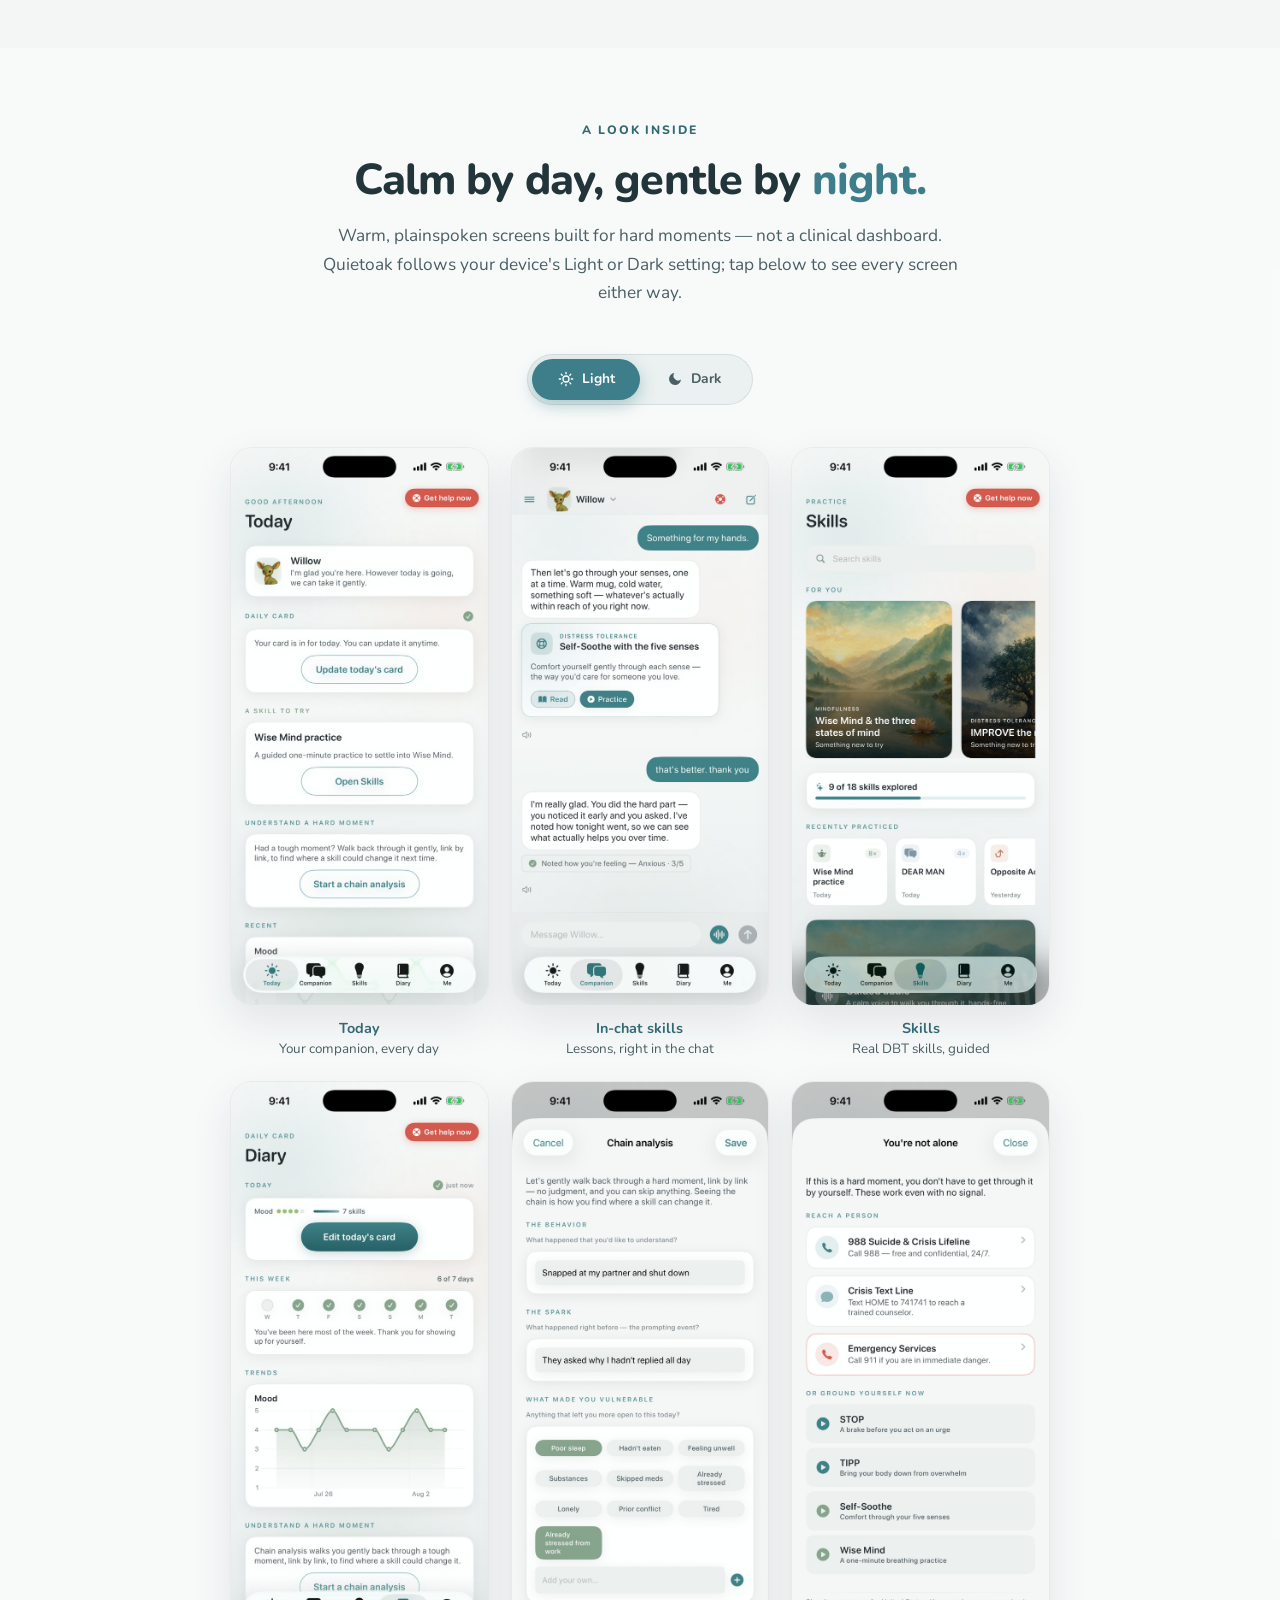
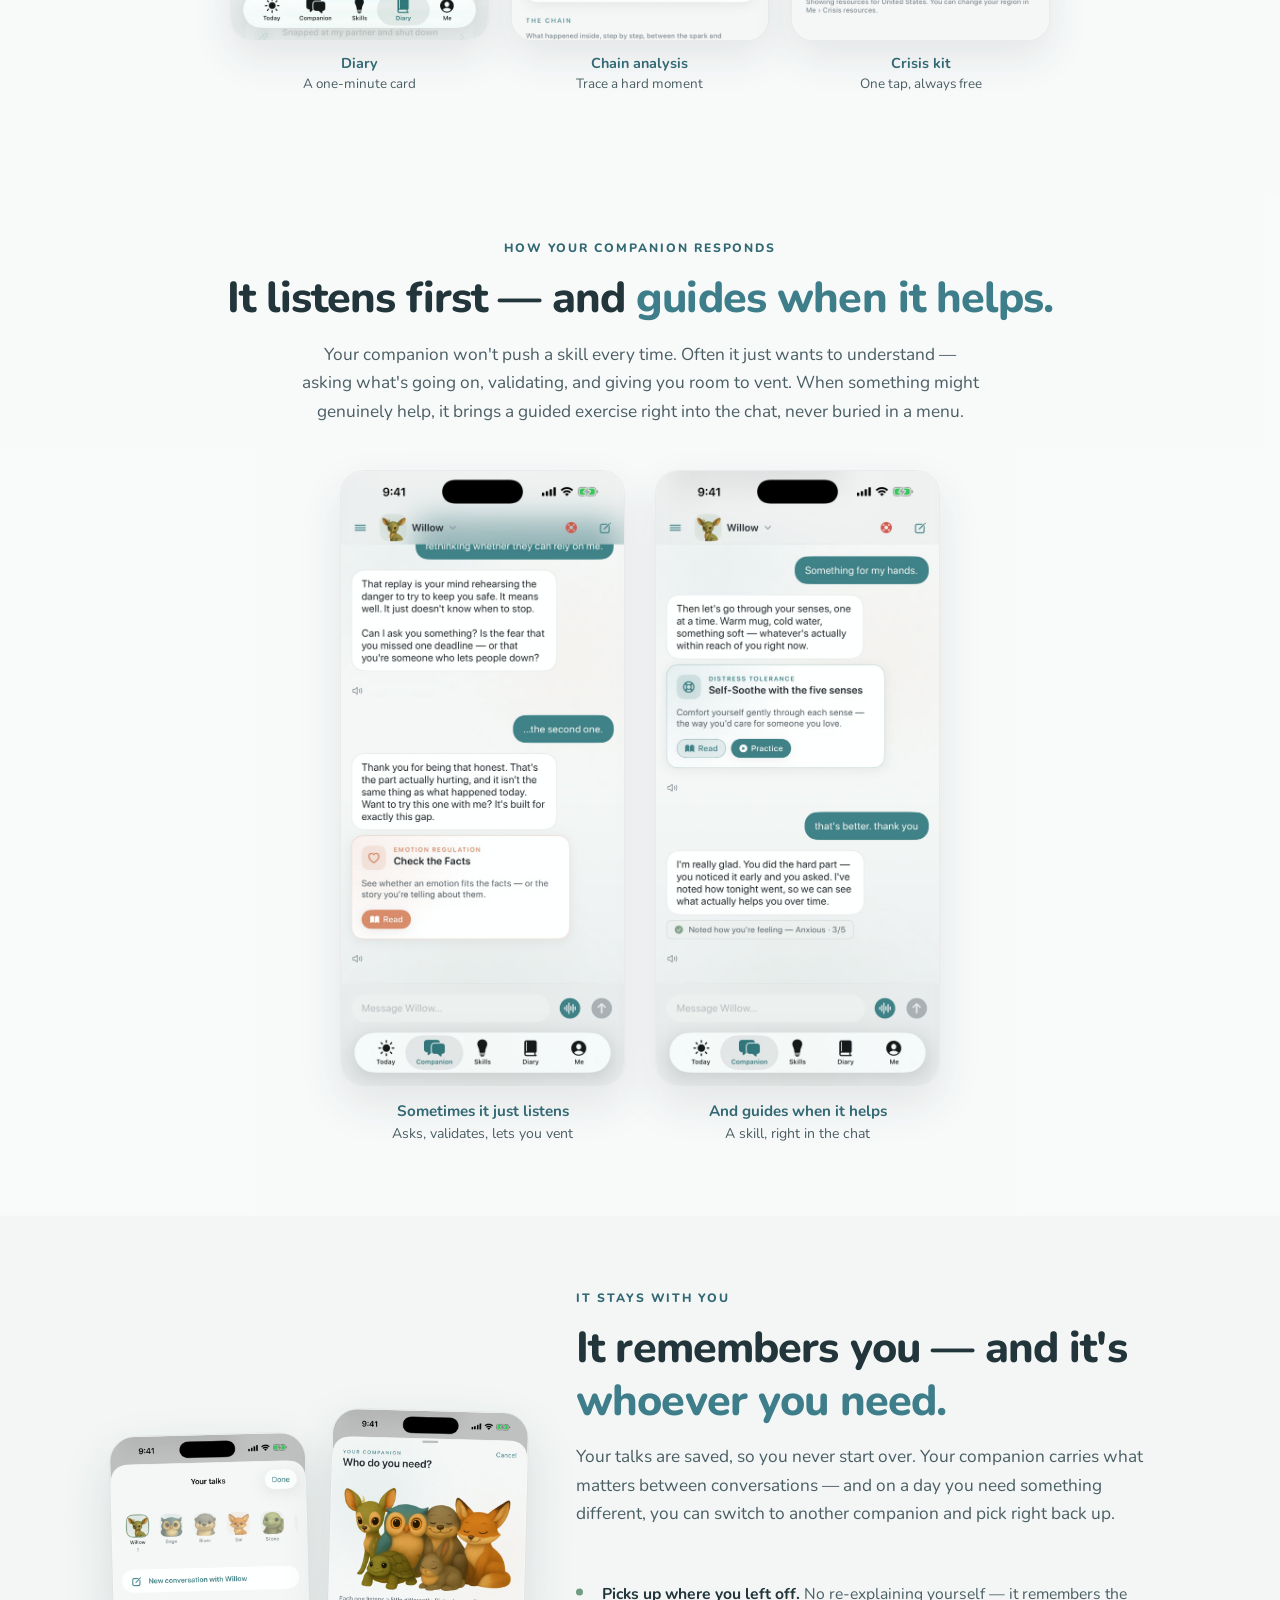
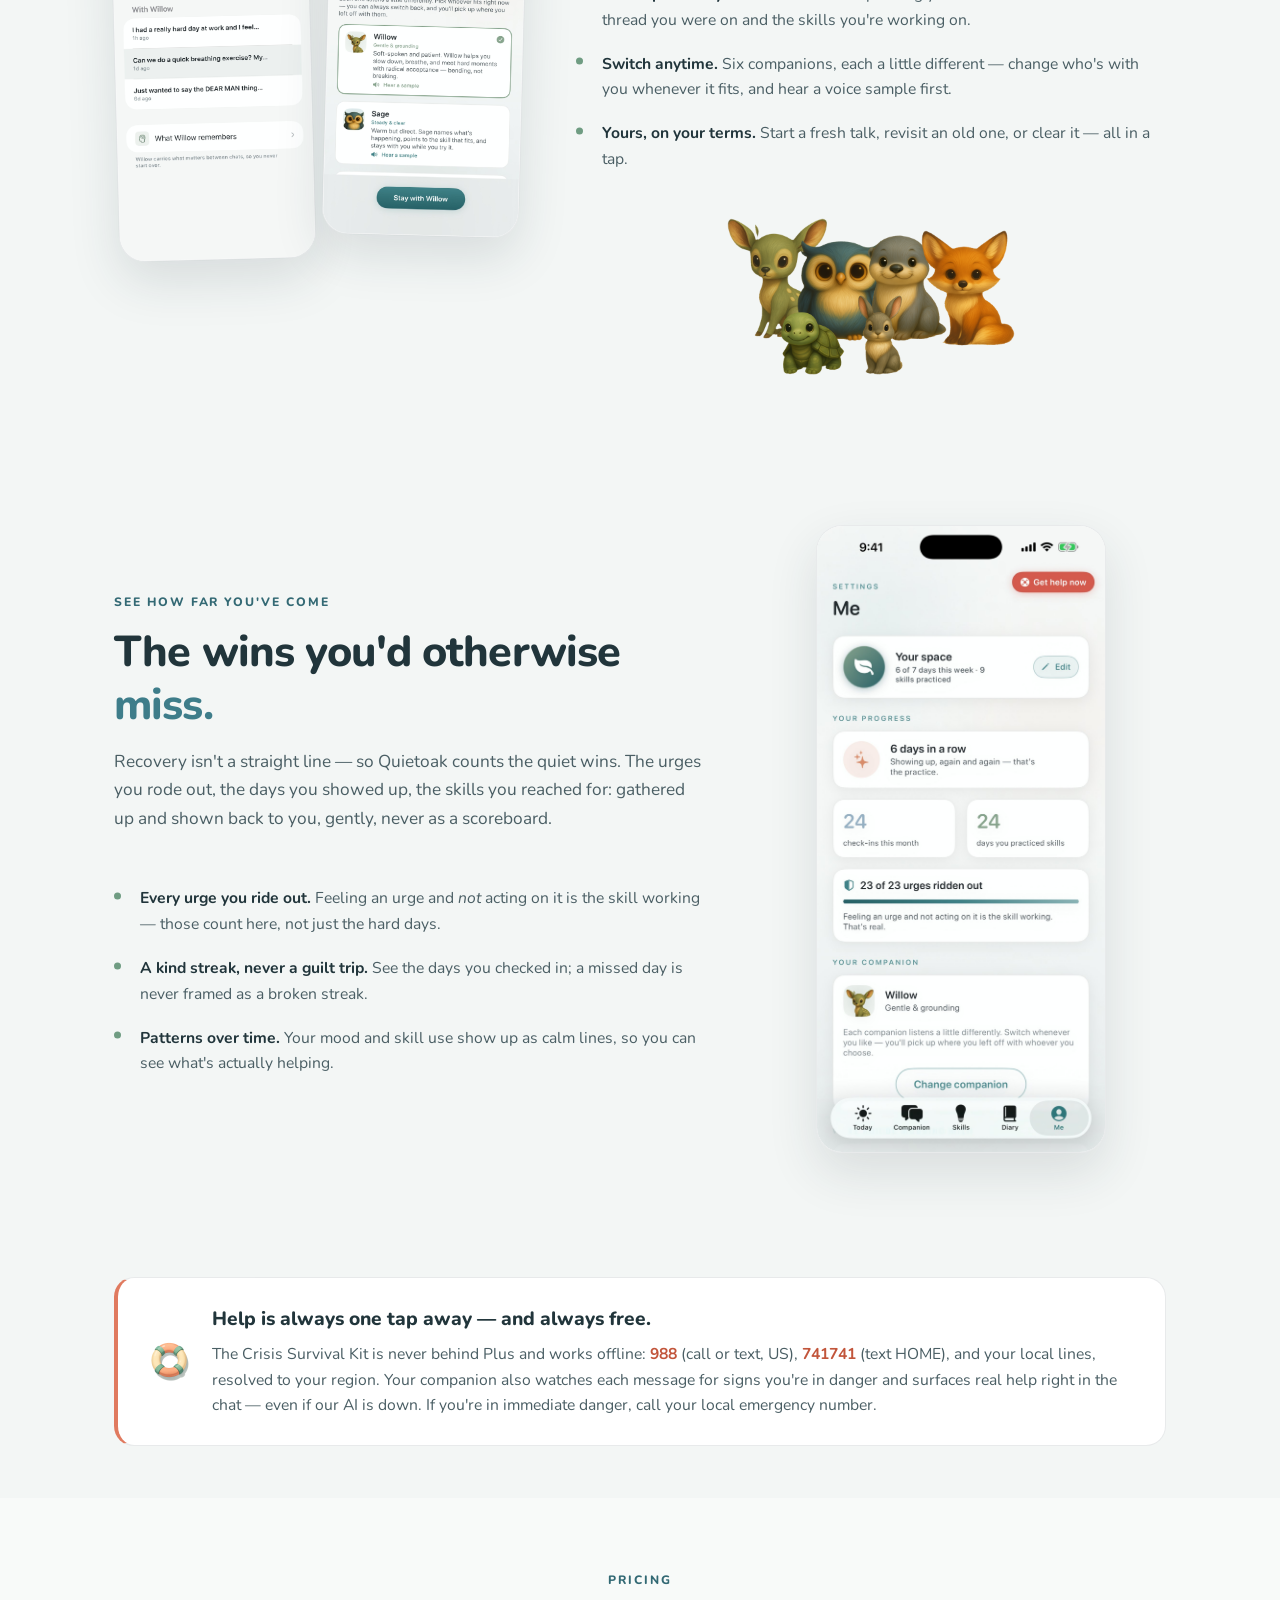
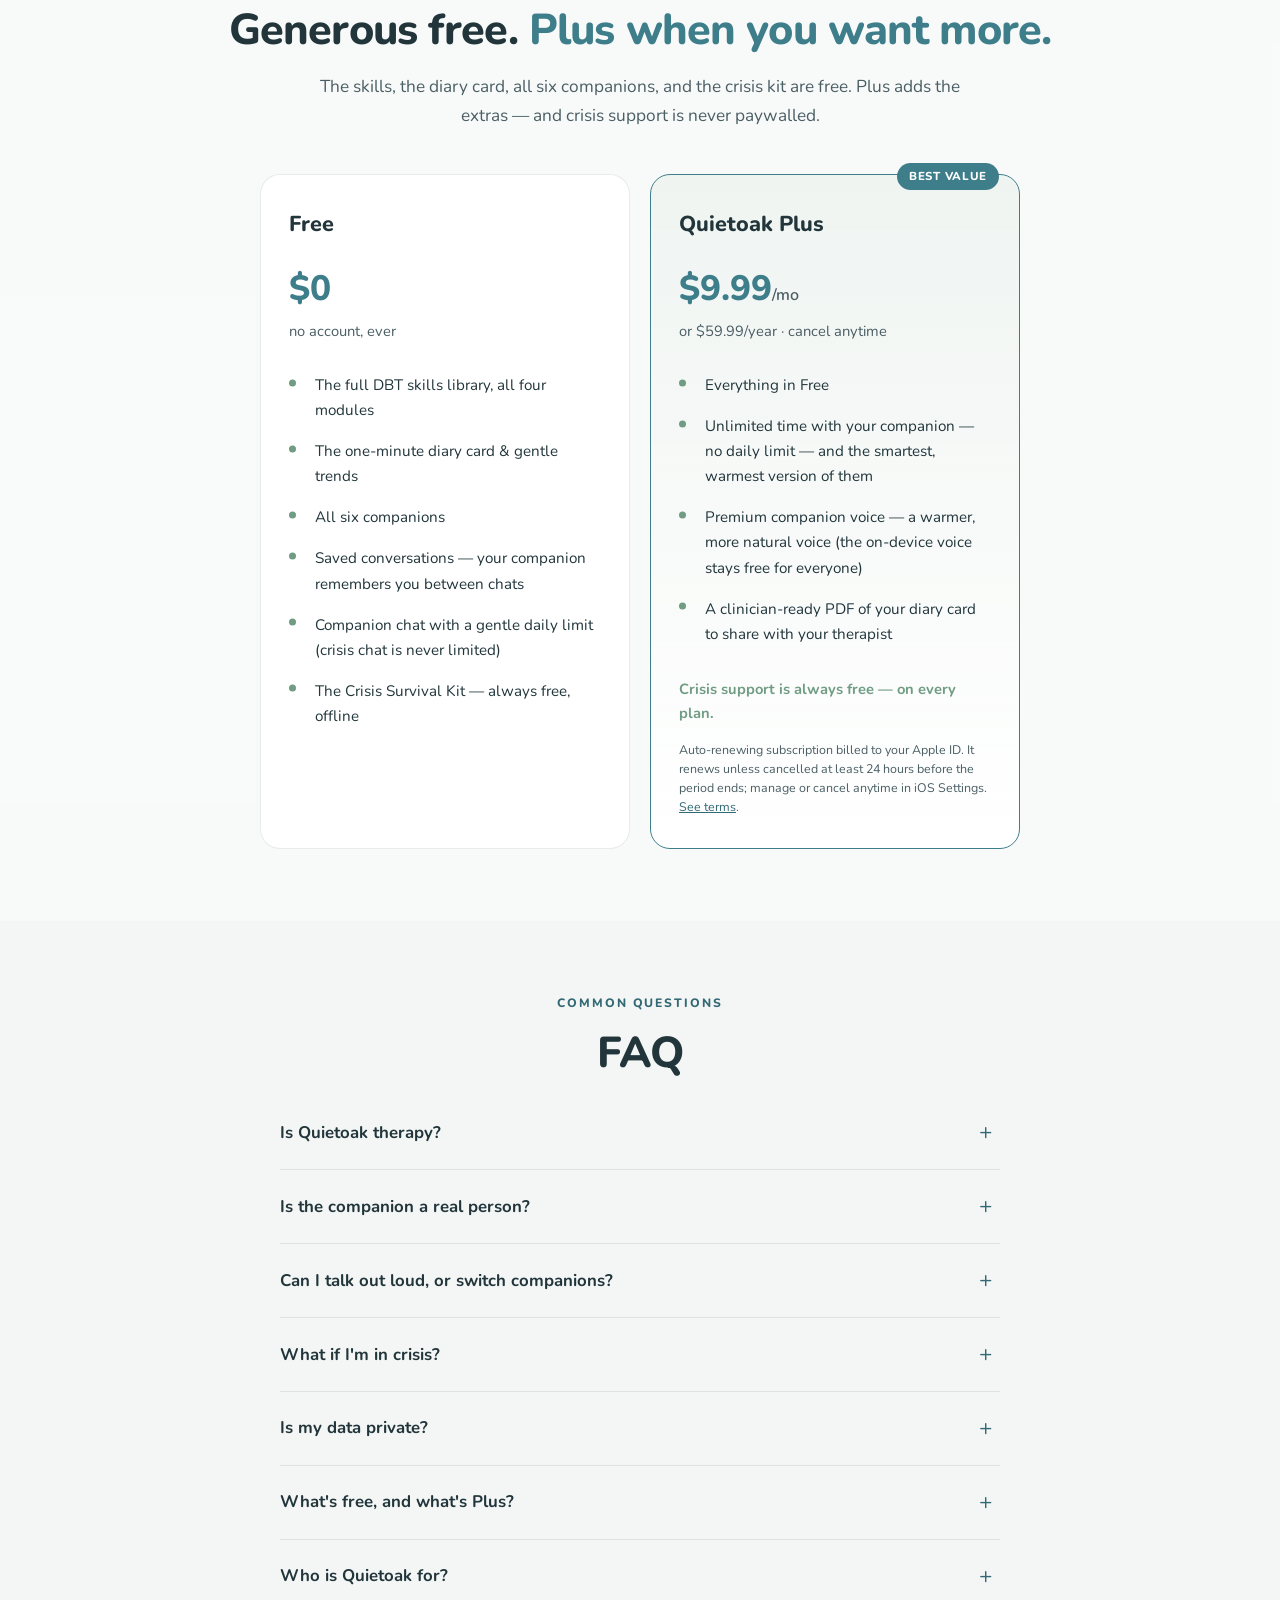
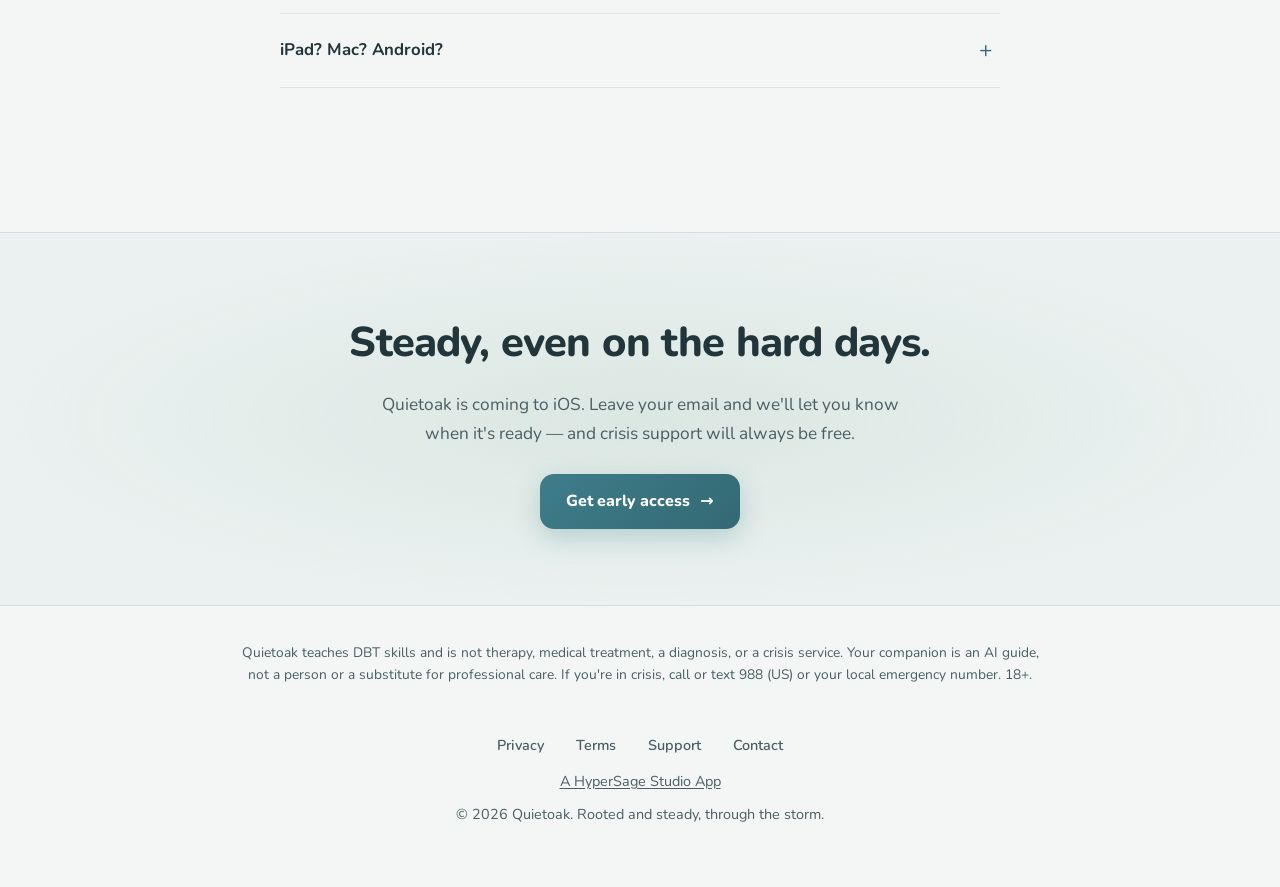
==== commit d2ca0f6d: "Move the companions off the right edge, and refresh every frame The six *-card.png images are baked " ====
--- a/index.html
+++ b/index.html
@@ -19,18 +19,18 @@
   <meta property="og:description" content="Practice DBT skills with a warm companion you choose — and who's there in the hard moments too. Crisis support is always free.">
   <meta property="og:url" content="https://drvanus.github.io/quietoak-site/">
   <meta property="og:site_name" content="Quietoak">
-  <meta property="og:image" content="https://drvanus.github.io/quietoak-site/og-image.png?v=20260804d">
+  <meta property="og:image" content="https://drvanus.github.io/quietoak-site/og-image.png?v=20260804e">
   <meta property="og:image:width" content="1200">
   <meta property="og:image:height" content="630">
   <meta property="og:image:alt" content="Quietoak — a calmer way to practice DBT skills">
   <meta name="twitter:card" content="summary_large_image">
   <meta name="twitter:title" content="Quietoak — A calmer way to practice DBT skills.">
   <meta name="twitter:description" content="Practice DBT skills with a warm companion you choose. The crisis kit is always free.">
-  <meta name="twitter:image" content="https://drvanus.github.io/quietoak-site/og-image.png?v=20260804d">
+  <meta name="twitter:image" content="https://drvanus.github.io/quietoak-site/og-image.png?v=20260804e">
   <meta name="twitter:image:alt" content="Quietoak — a calmer way to practice DBT skills">
 
-  <link rel="icon" type="image/png" href="quietoak-icon.png?v=20260804d">
-  <link rel="apple-touch-icon" href="quietoak-icon.png?v=20260804d">
+  <link rel="icon" type="image/png" href="quietoak-icon.png?v=20260804e">
+  <link rel="apple-touch-icon" href="quietoak-icon.png?v=20260804e">
 
   <link rel="preconnect" href="https://fonts.googleapis.com">
   <link rel="preconnect" href="https://fonts.gstatic.com" crossorigin>
@@ -497,7 +497,7 @@
   <nav class="site">
     <div class="container">
       <div class="brand">
-        <img src="quietoak-icon.png?v=20260804d" alt="">
+        <img src="quietoak-icon.png?v=20260804e" alt="">
         Quietoak
       </div>
       <div class="links">
@@ -549,7 +549,7 @@
                need to float on the page — it needs a frame. `compose_hero_painting.py`
                fades the backdrop into this page's own colour, so the amber never
                meets a hard edge and there is no matte to get wrong. -->
-          <img src="companions/group-painting.png?v=20260804d" width="1240" height="761"
+          <img src="companions/group-painting.png?v=20260804e" width="1240" height="761"
                alt="A painted portrait of the six Quietoak companions together — a fawn, an owl, an otter, a fox, a tortoise and a rabbit, gathered in warm light">
         </div>
       </div>
@@ -580,7 +580,7 @@
           </ol>
         </div>
         <div>
-          <img class="how-image" src="companions/willow-steady.png?v=20260804d" alt="Willow, a gentle sage-green fawn companion">
+          <img class="how-image" src="companions/willow-steady.png?v=20260804e" alt="Willow, a gentle sage-green fawn companion">
         </div>
       </div>
     </div>
@@ -595,37 +595,37 @@
       <!-- Order matches the in-app onboarding catalog: willow, sage, river, sol, stone, fern. -->
       <div class="companions-grid">
         <div class="companion-card willow">
-          <img src="companions/willow-card.png?v=20260804d" alt="Willow, a fawn">
+          <img src="companions/willow-card.png?v=20260804e" alt="Willow, a fawn">
           <div class="name">Willow</div>
           <div class="role">Grounding</div>
           <p>Warm and quiet. Slows the body down — feet on the floor, one slow breath.</p>
         </div>
         <div class="companion-card sage">
-          <img src="companions/sage-card.png?v=20260804d" alt="Sage, an owl">
+          <img src="companions/sage-card.png?v=20260804e" alt="Sage, an owl">
           <div class="name">Sage</div>
           <div class="role">Clear</div>
           <p>Calm and plainspoken. Helps you name what's happening and see it clearly.</p>
         </div>
         <div class="companion-card river">
-          <img src="companions/river-card.png?v=20260804d" alt="River, an otter">
+          <img src="companions/river-card.png?v=20260804e" alt="River, an otter">
           <div class="name">River</div>
           <div class="role">Flowing</div>
           <p>Encouraging and easy to talk to. "There's no wrong way to start — just tell me how today's going."</p>
         </div>
         <div class="companion-card sol">
-          <img src="companions/sol-card.png?v=20260804d" alt="Sol, a fox">
+          <img src="companions/sol-card.png?v=20260804e" alt="Sol, a fox">
           <div class="name">Sol</div>
           <div class="role">Hopeful</div>
           <p>Warm and low-light, not peppy. "Even on the heaviest days, we can find one warm thing to stand on."</p>
         </div>
         <div class="companion-card stone">
-          <img src="companions/stone-card.png?v=20260804d" alt="Stone, a tortoise">
+          <img src="companions/stone-card.png?v=20260804e" alt="Stone, a tortoise">
           <div class="name">Stone</div>
           <div class="role">Steady</div>
           <p>Unhurried and immovable. "We've got time. Nothing here has to be fixed right now."</p>
         </div>
         <div class="companion-card fern">
-          <img src="companions/fern-card.png?v=20260804d" alt="Fern, a rabbit">
+          <img src="companions/fern-card.png?v=20260804e" alt="Fern, a rabbit">
           <div class="name">Fern</div>
           <div class="role">Tender</div>
           <p>Soft and permission-giving. "You don't have to be okay right now, or fix anything."</p>
@@ -640,27 +640,27 @@
       <p class="lede" style="text-align:center; margin: 46px auto 26px;">Each one opens differently, too — the suggestions they offer are their own.</p>
       <div class="screens-grid" style="max-width: 940px;">
         <div class="screen-card">
-          <div class="screen-frame"><img src="screenshots/12-sage-chat.jpg?v=20260804d" alt="Quietoak chat with Sage the owl, offering to help you stop judging yourself" loading="lazy"></div>
+          <div class="screen-frame"><img src="screenshots/12-sage-chat.jpg?v=20260804e" alt="Quietoak chat with Sage the owl, offering to help you stop judging yourself" loading="lazy"></div>
           <div class="screen-label"><strong>Sage</strong>“I keep judging myself — help me stop”</div>
         </div>
         <div class="screen-card">
-          <div class="screen-frame"><img src="screenshots/13-river-chat.jpg?v=20260804d" alt="Quietoak chat with River the otter, offering to help you name what you're feeling" loading="lazy"></div>
+          <div class="screen-frame"><img src="screenshots/13-river-chat.jpg?v=20260804e" alt="Quietoak chat with River the otter, offering to help you name what you're feeling" loading="lazy"></div>
           <div class="screen-label"><strong>River</strong>“Help me name what I'm feeling”</div>
         </div>
         <div class="screen-card">
-          <div class="screen-frame"><img src="screenshots/14-sol-voice.jpg?v=20260804d" alt="Talking with Sol the fox hands-free in Quietoak's voice mode" loading="lazy"></div>
+          <div class="screen-frame"><img src="screenshots/14-sol-voice.jpg?v=20260804e" alt="Talking with Sol the fox hands-free in Quietoak's voice mode" loading="lazy"></div>
           <div class="screen-label"><strong>Sol</strong>Hands-free, out loud</div>
         </div>
         <div class="screen-card">
-          <div class="screen-frame"><img src="screenshots/15-fern-chat.jpg?v=20260804d" alt="Quietoak chat with Fern the rabbit, offering a midday reset" loading="lazy"></div>
+          <div class="screen-frame"><img src="screenshots/15-fern-chat.jpg?v=20260804e" alt="Quietoak chat with Fern the rabbit, offering a midday reset" loading="lazy"></div>
           <div class="screen-label"><strong>Fern</strong>“I need a midday reset”</div>
         </div>
         <div class="screen-card">
-          <div class="screen-frame"><img src="screenshots/16-stone-chat.jpg?v=20260804d" alt="Quietoak chat with Stone the tortoise, offering a quick grounding exercise" loading="lazy"></div>
+          <div class="screen-frame"><img src="screenshots/16-stone-chat.jpg?v=20260804e" alt="Quietoak chat with Stone the tortoise, offering a quick grounding exercise" loading="lazy"></div>
           <div class="screen-label"><strong>Stone</strong>“What's a quick grounding exercise?”</div>
         </div>
         <div class="screen-card">
-          <div class="screen-frame"><img src="screenshots/08-switcher.jpg?v=20260804d" alt="Quietoak's companion switcher — change companion any time and keep your history" loading="lazy"></div>
+          <div class="screen-frame"><img src="screenshots/08-switcher.jpg?v=20260804e" alt="Quietoak's companion switcher — change companion any time and keep your history" loading="lazy"></div>
           <div class="screen-label"><strong>Switch any time</strong>You keep your history with each</div>
         </div>
       </div>
@@ -672,7 +672,7 @@
     <div class="container">
       <div class="spotlight-grid">
         <div class="spotlight-phone">
-          <div class="screen-frame"><img src="screenshots/06-context.jpg?v=20260804d" alt="Quietoak onboarding — sharing what you're navigating, with a Wondering / Pretty sure / Diagnosed level picker" loading="lazy"></div>
+          <div class="screen-frame"><img src="screenshots/06-context.jpg?v=20260804e" alt="Quietoak onboarding — sharing what you're navigating, with a Wondering / Pretty sure / Diagnosed level picker" loading="lazy"></div>
         </div>
         <div>
           <div class="section-eyebrow">Knows you better</div>
@@ -703,7 +703,7 @@
           </ul>
         </div>
         <div class="spotlight-phone">
-          <div class="screen-frame"><img src="screenshots/07-voice.jpg?v=20260804d" alt="Quietoak voice conversation — talking with Willow hands-free, with a tap-to-talk button" loading="lazy"></div>
+          <div class="screen-frame"><img src="screenshots/07-voice.jpg?v=20260804e" alt="Quietoak voice conversation — talking with Willow hands-free, with a tap-to-talk button" loading="lazy"></div>
         </div>
       </div>
     </div>
@@ -717,32 +717,32 @@
       <p class="lede">Faithful to the DBT model, built warm by design — the opposite of clinical.</p>
       <div class="features-grid">
         <div class="feature-card">
-          <div class="icon-box"><img src="icons/feat-companion.png?v=20260804d" alt=""></div>
+          <div class="icon-box"><img src="icons/feat-companion.png?v=20260804e" alt=""></div>
           <h3>Choose your companion</h3>
           <p>Pick the one whose temperament fits you — grounding, steady, clear, encouraging, tender, or hopeful — give it a name, and it becomes a presence you actually know. Your AI guide, for daily practice and the hard days alike.</p>
         </div>
         <div class="feature-card">
-          <div class="icon-box"><img src="icons/feat-skills.png?v=20260804d" alt=""></div>
+          <div class="icon-box"><img src="icons/feat-skills.png?v=20260804e" alt=""></div>
           <h3>Real DBT skills</h3>
           <p>All four modules — Mindfulness, Distress Tolerance, Emotion Regulation, Interpersonal Effectiveness — in small, plainspoken steps, with your companion to walk you through any of them at your own pace.</p>
         </div>
         <div class="feature-card">
-          <div class="icon-box"><img src="icons/feat-diary.png?v=20260804d" alt=""></div>
+          <div class="icon-box"><img src="icons/feat-diary.png?v=20260804e" alt=""></div>
           <h3>A one-minute diary card</h3>
           <p>A real DBT diary card — mood, emotions, urges, and the skills you reached for — in under a minute. Tap it in or just speak it aloud, as light or detailed as you like, and look back gently over time.</p>
         </div>
         <div class="feature-card">
-          <div class="icon-box"><img src="icons/feat-breathing.png?v=20260804d" alt=""></div>
+          <div class="icon-box"><img src="icons/feat-breathing.png?v=20260804e" alt=""></div>
           <h3>Guided exercises</h3>
           <p>STOP, TIPP, paced breathing, Self-Soothe, and a one-minute Wise Mind practice — guided step by step, and your companion can talk you through them out loud, in its own voice.</p>
         </div>
         <div class="feature-card">
-          <div class="icon-box"><img src="icons/feat-crisis.png?v=20260804d" alt=""></div>
+          <div class="icon-box"><img src="icons/feat-crisis.png?v=20260804e" alt=""></div>
           <h3>Crisis kit, always free</h3>
           <p>988, 741741, and your local lines — never behind a paywall, and it works offline. Some things should never be gated.</p>
         </div>
         <div class="feature-card">
-          <div class="icon-box"><img src="icons/feat-privacy.png?v=20260804d" alt=""></div>
+          <div class="icon-box"><img src="icons/feat-privacy.png?v=20260804e" alt=""></div>
           <h3>Private &amp; accountless</h3>
           <p>No sign-up, no account to create. Your diary and practice stay on your device by default. No ads, no third-party trackers on your diary or chat.</p>
         </div>
@@ -771,27 +771,27 @@
       </div>
       <div class="screens-grid">
         <div class="screen-card">
-          <div class="screen-frame"><img class="shot-img" src="screenshots/01-today.jpg?v=20260804d" data-light="screenshots/01-today.jpg?v=20260804d" data-dark="screenshots/01-today-dark.jpg?v=20260804d" alt="Quietoak Today tab — a companion greeting and a one-minute check-in" loading="lazy"></div>
+          <div class="screen-frame"><img class="shot-img" src="screenshots/01-today.jpg?v=20260804e" data-light="screenshots/01-today.jpg?v=20260804e" data-dark="screenshots/01-today-dark.jpg?v=20260804e" alt="Quietoak Today tab — a companion greeting and a one-minute check-in" loading="lazy"></div>
           <div class="screen-label"><strong>Today</strong>Your companion, every day</div>
         </div>
         <div class="screen-card">
-          <div class="screen-frame"><img class="shot-img" src="screenshots/02b-cards.jpg?v=20260804d" data-light="screenshots/02b-cards.jpg?v=20260804d" data-dark="screenshots/02b-cards-dark.jpg?v=20260804d" alt="Quietoak companion chat with DBT skill cards brought right into the conversation" loading="lazy"></div>
+          <div class="screen-frame"><img class="shot-img" src="screenshots/02b-cards.jpg?v=20260804e" data-light="screenshots/02b-cards.jpg?v=20260804e" data-dark="screenshots/02b-cards-dark.jpg?v=20260804e" alt="Quietoak companion chat with DBT skill cards brought right into the conversation" loading="lazy"></div>
           <div class="screen-label"><strong>In-chat skills</strong>Lessons, right in the chat</div>
         </div>
         <div class="screen-card">
-          <div class="screen-frame"><img class="shot-img" src="screenshots/03-skills.jpg?v=20260804d" data-light="screenshots/03-skills.jpg?v=20260804d" data-dark="screenshots/03-skills-dark.jpg?v=20260804d" alt="Quietoak Skills tab — the four DBT modules" loading="lazy"></div>
+          <div class="screen-frame"><img class="shot-img" src="screenshots/03-skills.jpg?v=20260804e" data-light="screenshots/03-skills.jpg?v=20260804e" data-dark="screenshots/03-skills-dark.jpg?v=20260804e" alt="Quietoak Skills tab — the four DBT modules" loading="lazy"></div>
           <div class="screen-label"><strong>Skills</strong>Real DBT skills, guided</div>
         </div>
         <div class="screen-card">
-          <div class="screen-frame"><img class="shot-img" src="screenshots/04-diary.jpg?v=20260804d" data-light="screenshots/04-diary.jpg?v=20260804d" data-dark="screenshots/04-diary-dark.jpg?v=20260804d" alt="Quietoak diary card — mood and emotions in under a minute" loading="lazy"></div>
+          <div class="screen-frame"><img class="shot-img" src="screenshots/04-diary.jpg?v=20260804e" data-light="screenshots/04-diary.jpg?v=20260804e" data-dark="screenshots/04-diary-dark.jpg?v=20260804e" alt="Quietoak diary card — mood and emotions in under a minute" loading="lazy"></div>
           <div class="screen-label"><strong>Diary</strong>A one-minute card</div>
         </div>
         <div class="screen-card">
-          <div class="screen-frame"><img class="shot-img" src="screenshots/10-chain.jpg?v=20260804d" data-light="screenshots/10-chain.jpg?v=20260804d" data-dark="screenshots/10-chain-dark.jpg?v=20260804d" alt="Quietoak chain analysis — gently tracing a hard moment link by link to find where a skill fits" loading="lazy"></div>
+          <div class="screen-frame"><img class="shot-img" src="screenshots/10-chain.jpg?v=20260804e" data-light="screenshots/10-chain.jpg?v=20260804e" data-dark="screenshots/10-chain-dark.jpg?v=20260804e" alt="Quietoak chain analysis — gently tracing a hard moment link by link to find where a skill fits" loading="lazy"></div>
           <div class="screen-label"><strong>Chain analysis</strong>Trace a hard moment</div>
         </div>
         <div class="screen-card">
-          <div class="screen-frame"><img class="shot-img" src="screenshots/05-crisis.jpg?v=20260804d" data-light="screenshots/05-crisis.jpg?v=20260804d" data-dark="screenshots/05-crisis-dark.jpg?v=20260804d" alt="Quietoak Crisis Survival Kit — 988, 741741, and grounding skills" loading="lazy"></div>
+          <div class="screen-frame"><img class="shot-img" src="screenshots/05-crisis.jpg?v=20260804e" data-light="screenshots/05-crisis.jpg?v=20260804e" data-dark="screenshots/05-crisis-dark.jpg?v=20260804e" alt="Quietoak Crisis Survival Kit — 988, 741741, and grounding skills" loading="lazy"></div>
           <div class="screen-label"><strong>Crisis kit</strong>One tap, always free</div>
         </div>
       </div>
@@ -806,11 +806,11 @@
       <p class="lede" style="text-align:center; max-width: 680px; margin-left:auto; margin-right:auto;">Your companion won't push a skill every time. Often it just wants to understand — asking what's going on, validating, and giving you room to vent. When something might genuinely help, it brings a guided exercise right into the chat, never buried in a menu.</p>
       <div class="responds-pair">
         <div class="responds-card">
-          <div class="screen-frame"><img src="screenshots/02-companion-listen.jpg?v=20260804d" alt="Quietoak companion listening — validating and asking what made the day hard" loading="lazy"></div>
+          <div class="screen-frame"><img src="screenshots/02-companion-listen.jpg?v=20260804e" alt="Quietoak companion listening — validating and asking what made the day hard" loading="lazy"></div>
           <div class="screen-label"><strong>Sometimes it just listens</strong>Asks, validates, lets you vent</div>
         </div>
         <div class="responds-card">
-          <div class="screen-frame"><img src="screenshots/02-companion-guide.jpg?v=20260804d" alt="Quietoak companion walking through a paced-breathing exercise in the chat" loading="lazy"></div>
+          <div class="screen-frame"><img src="screenshots/02-companion-guide.jpg?v=20260804e" alt="Quietoak companion walking through a paced-breathing exercise in the chat" loading="lazy"></div>
           <div class="screen-label"><strong>And guides when it helps</strong>A skill, right in the chat</div>
         </div>
       </div>
@@ -823,8 +823,8 @@
       <div class="spotlight-grid">
         <div class="spotlight-phone">
           <div class="spotlight-duo">
-            <div class="screen-frame"><img src="screenshots/09-conversations.jpg?v=20260804d" alt="Quietoak conversations drawer — saved talks and what your companion remembers between chats" loading="lazy"></div>
-            <div class="screen-frame"><img src="screenshots/08-switcher.jpg?v=20260804d" alt="Quietoak companion switcher — choosing which companion you need right now, each with a voice sample" loading="lazy"></div>
+            <div class="screen-frame"><img src="screenshots/09-conversations.jpg?v=20260804e" alt="Quietoak conversations drawer — saved talks and what your companion remembers between chats" loading="lazy"></div>
+            <div class="screen-frame"><img src="screenshots/08-switcher.jpg?v=20260804e" alt="Quietoak companion switcher — choosing which companion you need right now, each with a voice sample" loading="lazy"></div>
           </div>
         </div>
         <div>
@@ -851,7 +851,7 @@
                replaces it has to be composed from the shipped sprites, like this
                one is: `compose_site_group.py` builds it from `<id>-steady.png`,
                so the characters are the app's characters by construction. -->
-          <img class="continuity-art" src="companions/group.png?v=20260804d"
+          <img class="continuity-art" src="companions/group.png?v=20260804e"
                alt="The six Quietoak companions gathered together, all looking out"
                loading="lazy" decoding="async" width="1738" height="988">
         </div>
@@ -874,7 +874,7 @@
           </ul>
         </div>
         <div class="spotlight-phone">
-          <div class="screen-frame"><img src="screenshots/11-progress.jpg?v=20260804d" alt="Quietoak progress — a gentle check-in streak, check-ins this month, days you practiced skills, and urges ridden out" loading="lazy"></div>
+          <div class="screen-frame"><img src="screenshots/11-progress.jpg?v=20260804e" alt="Quietoak progress — a gentle check-in streak, check-ins this month, days you practiced skills, and urges ridden out" loading="lazy"></div>
         </div>
       </div>
     </div>
@@ -884,7 +884,7 @@
   <section class="section-block tight">
     <div class="container">
       <div class="crisis-band">
-        <div class="glyph" aria-hidden="true"><img src="icons/feat-crisis.png?v=20260804d" alt=""></div>
+        <div class="glyph" aria-hidden="true"><img src="icons/feat-crisis.png?v=20260804e" alt=""></div>
         <div>
           <h3>Help is always one tap away — and always free.</h3>
           <p>The Crisis Survival Kit is never behind Plus and works offline: <strong>988</strong> (call or text, US), <strong>741741</strong> (text HOME), and your local lines, resolved to your region. Your companion also watches each message for signs you're in danger and surfaces real help right in the chat — even if our AI is down. If you're in immediate danger, call your local emergency number.</p>
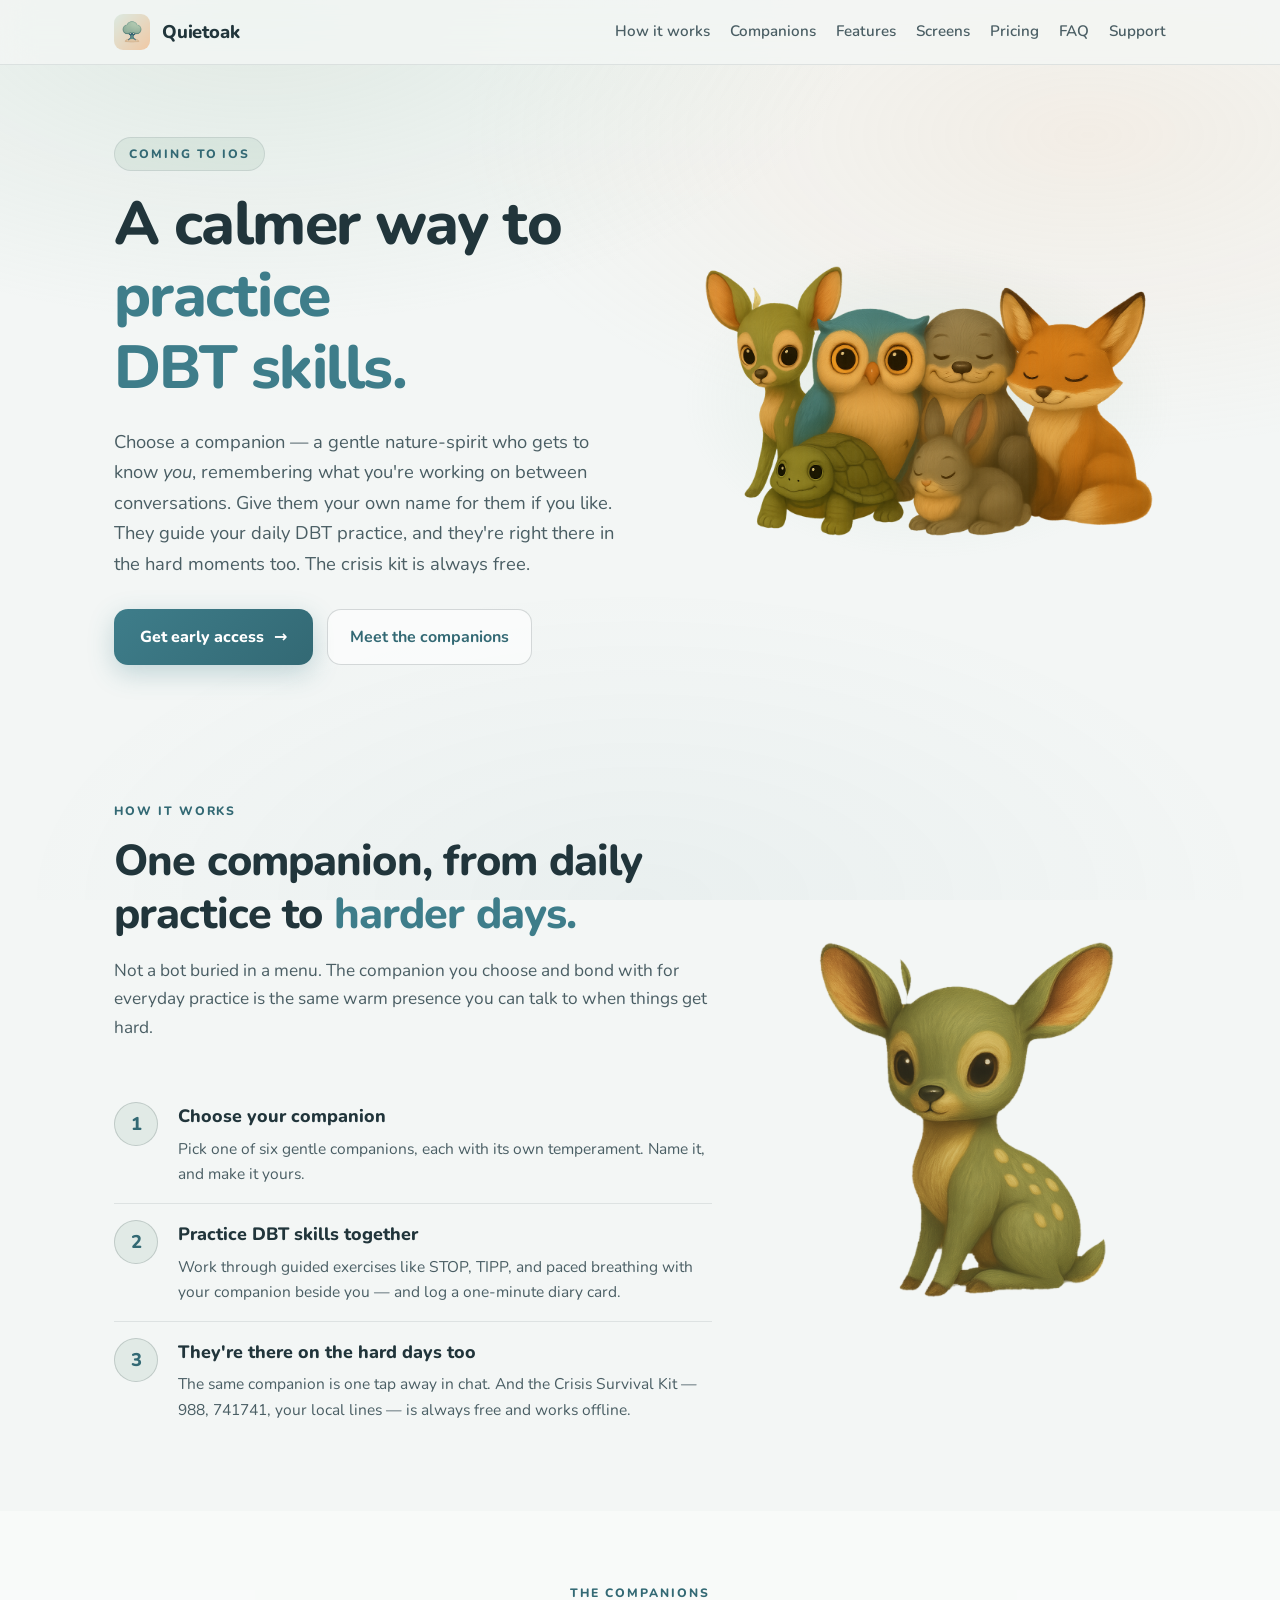
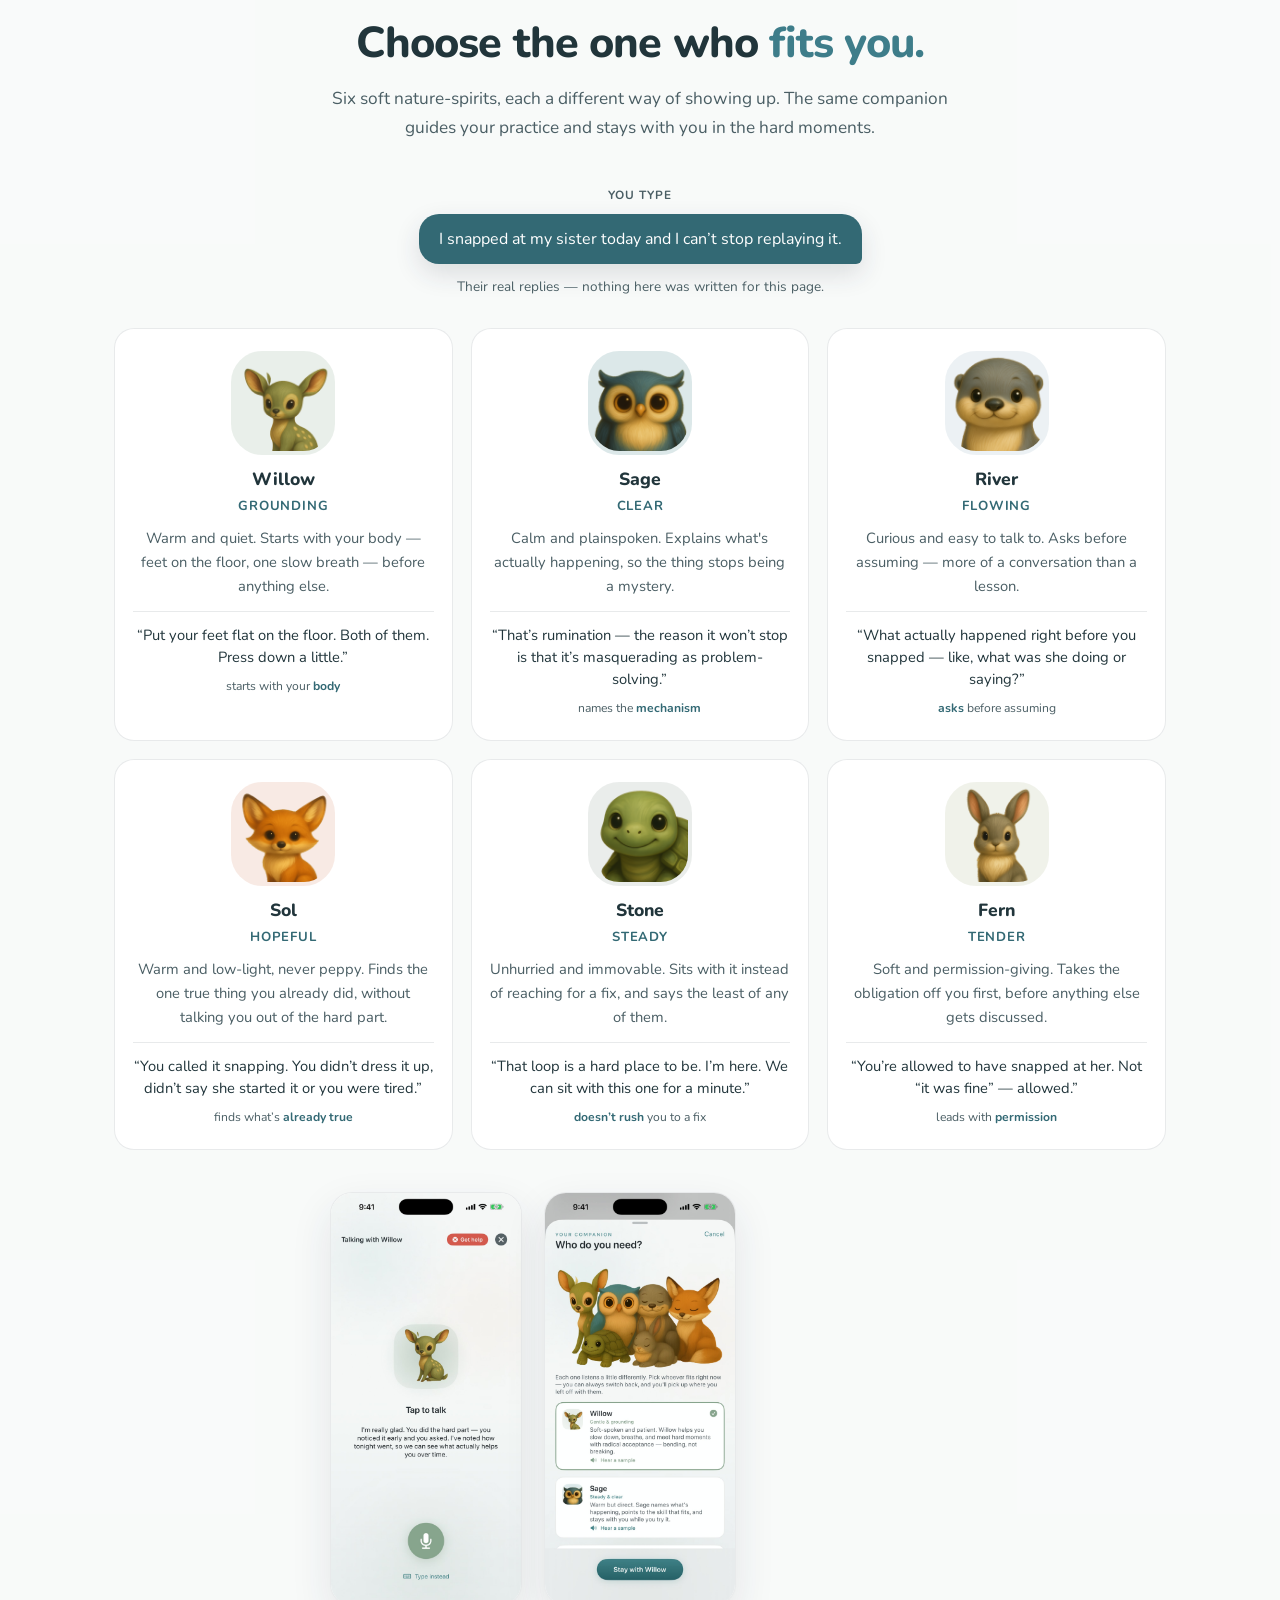
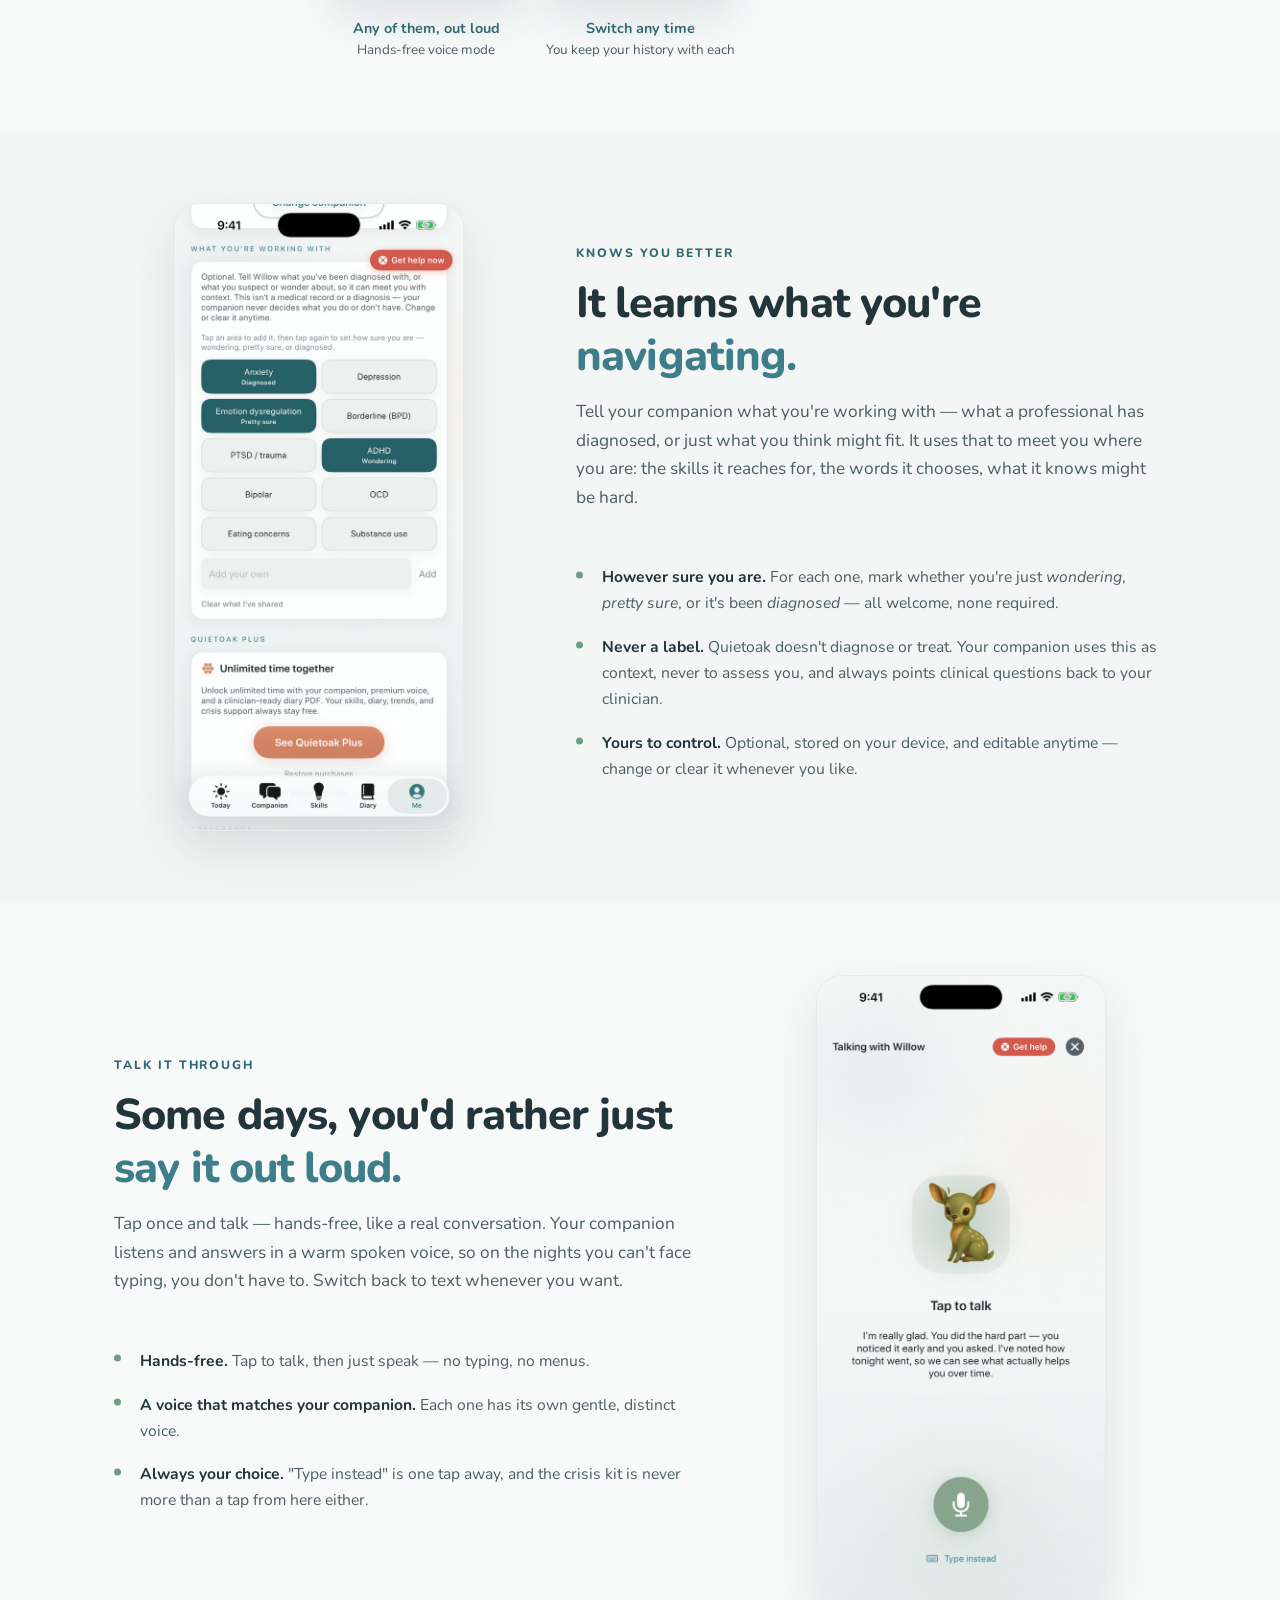
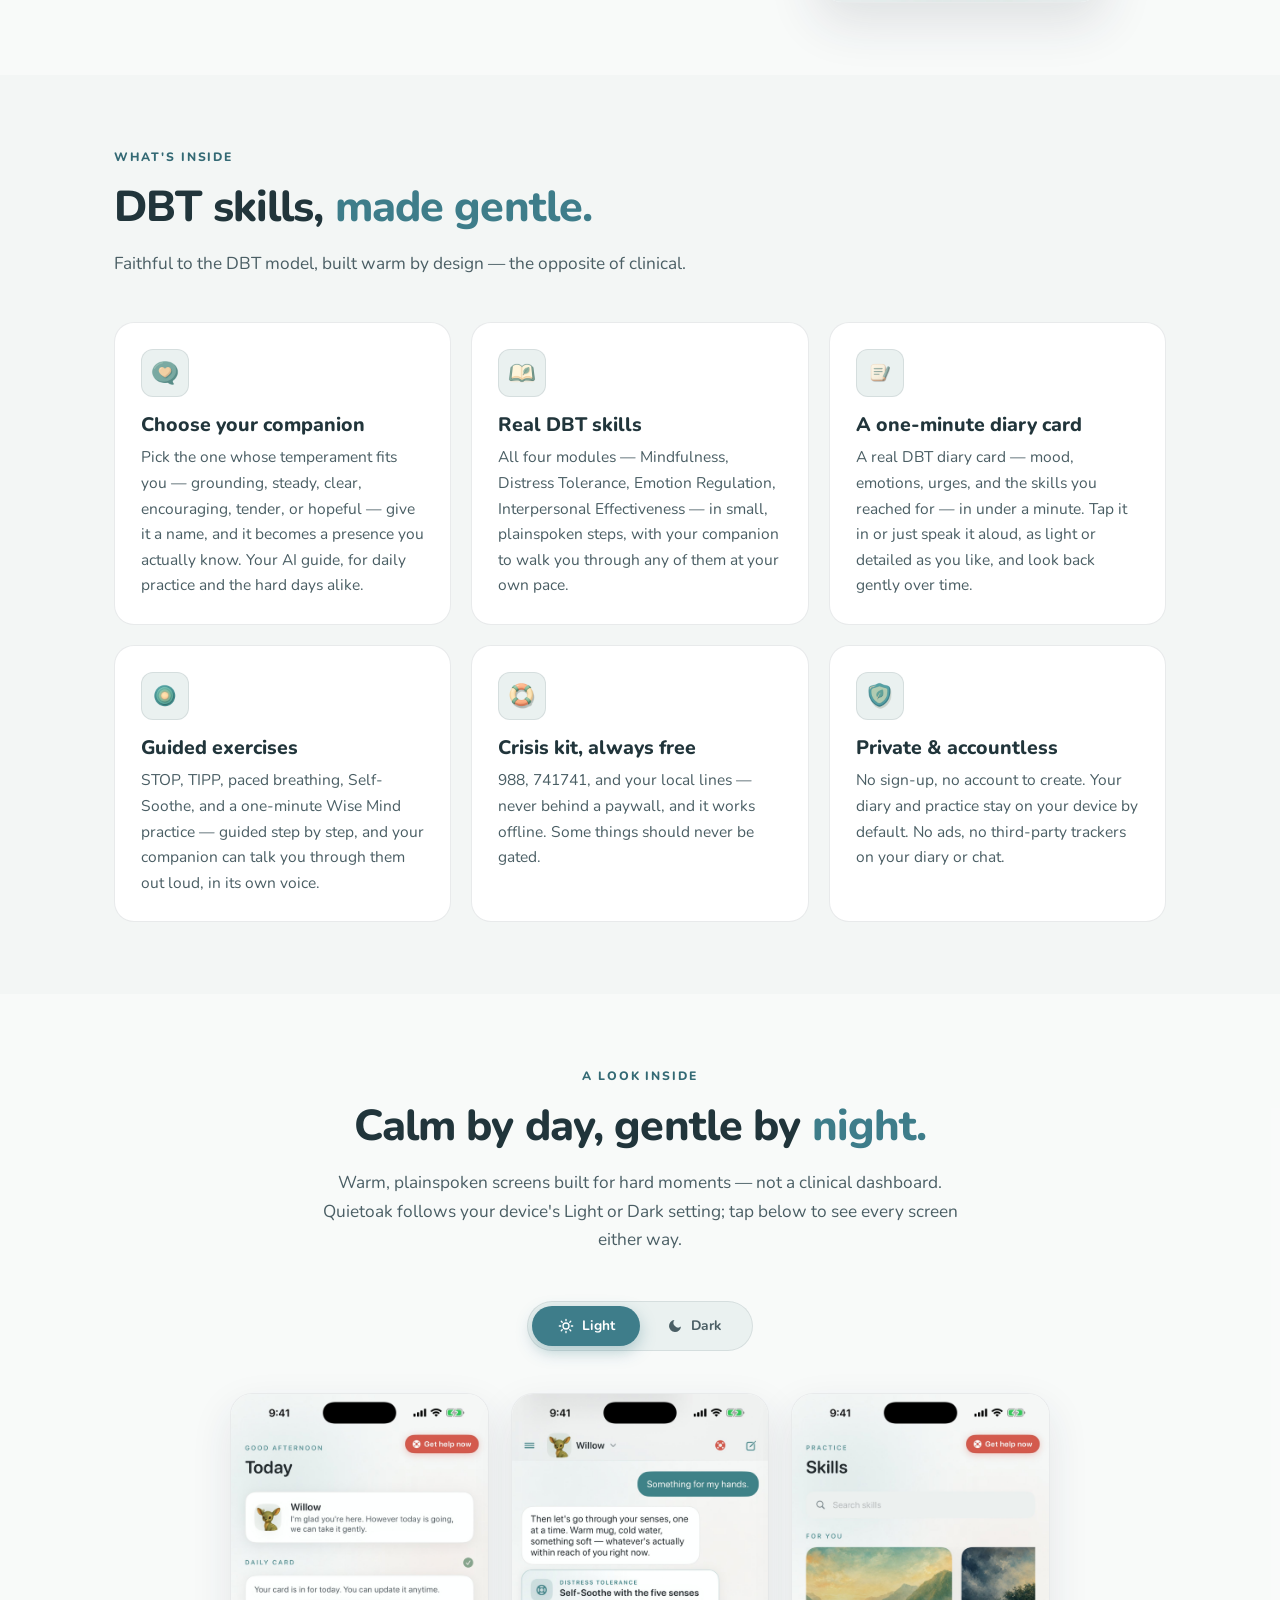
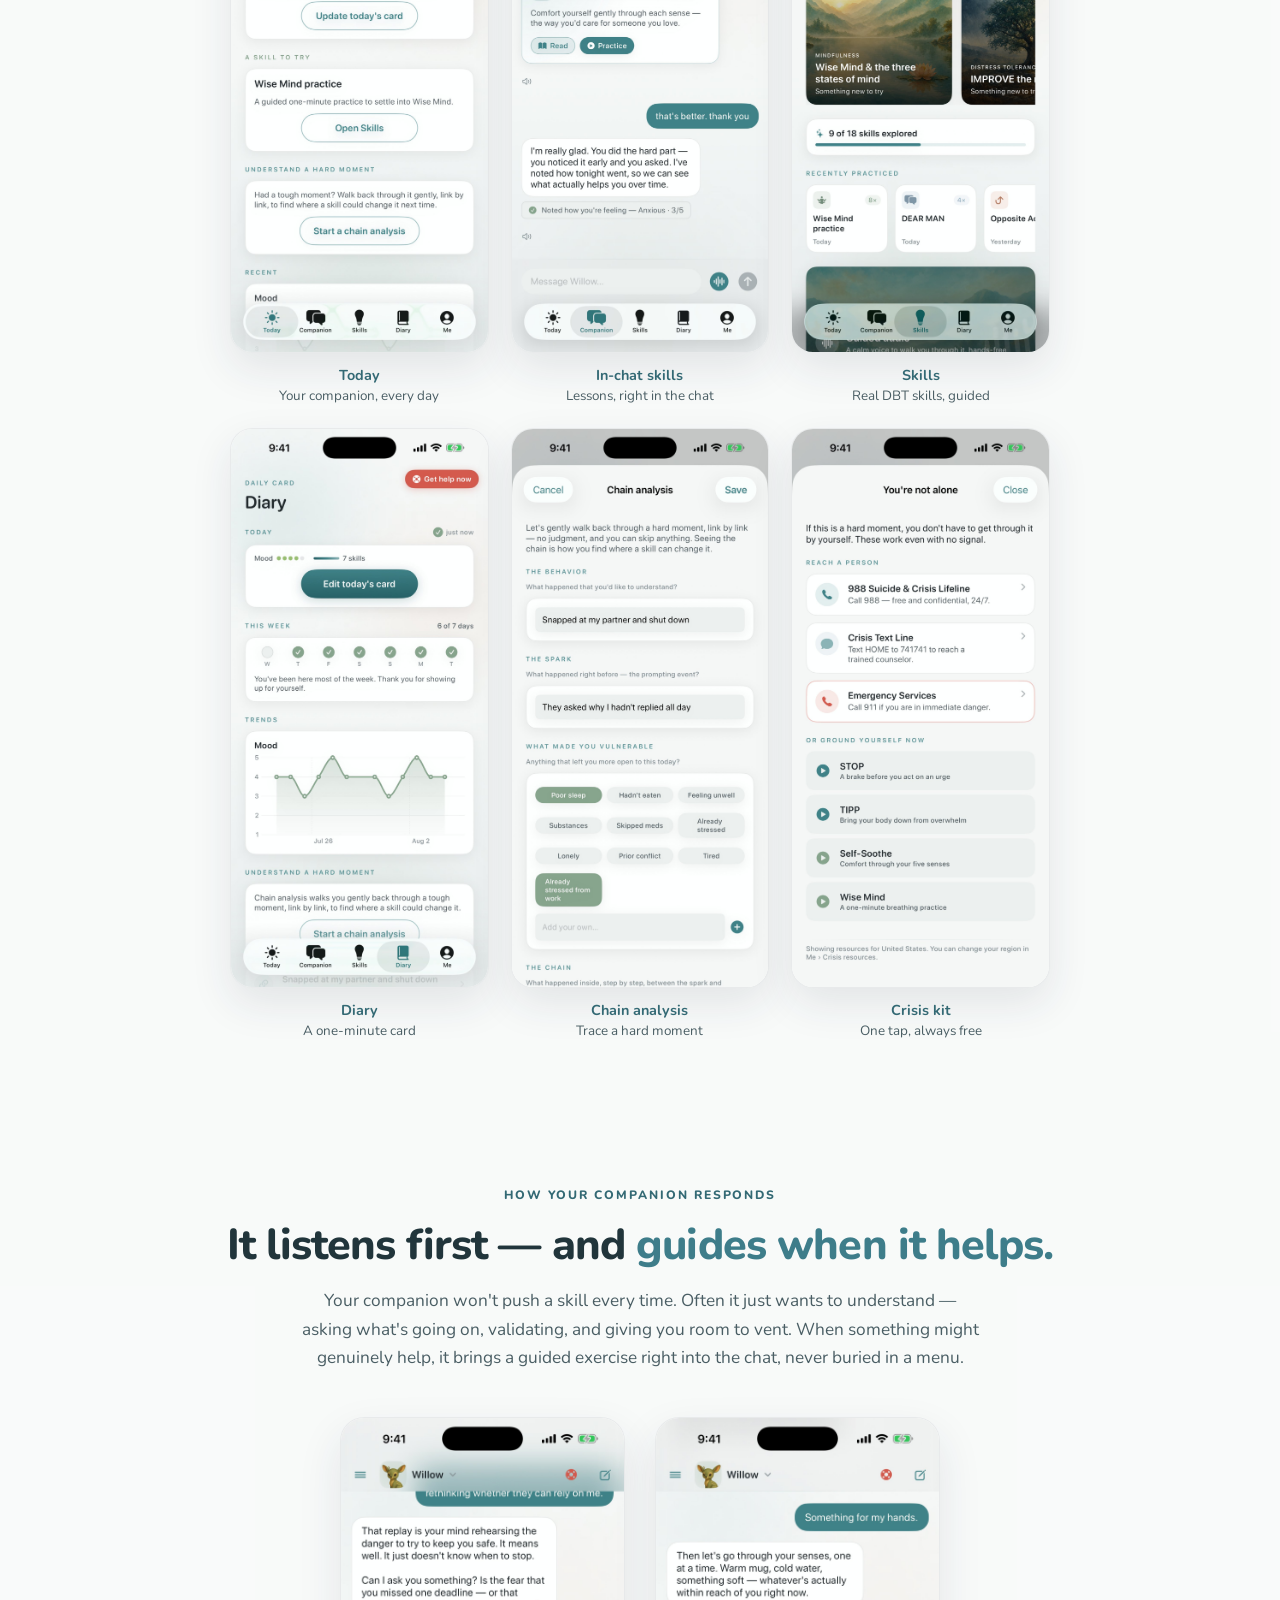
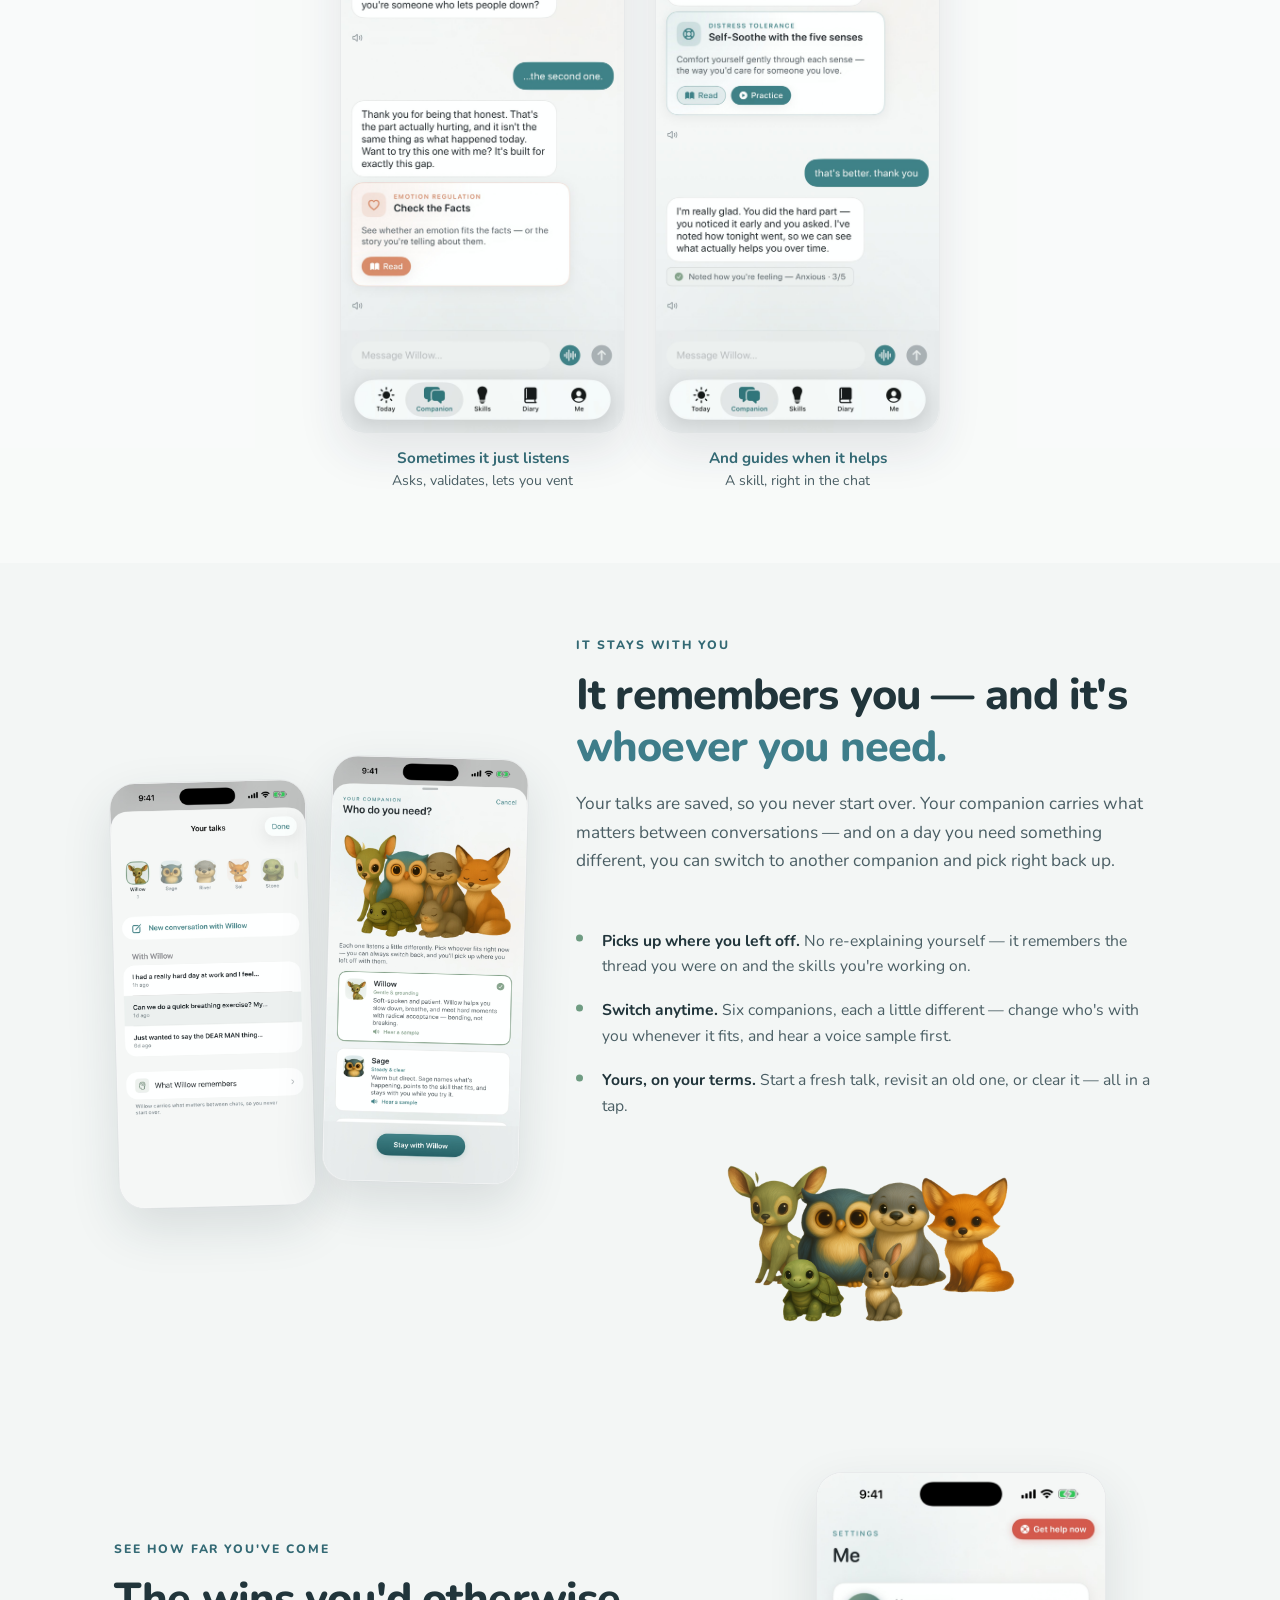
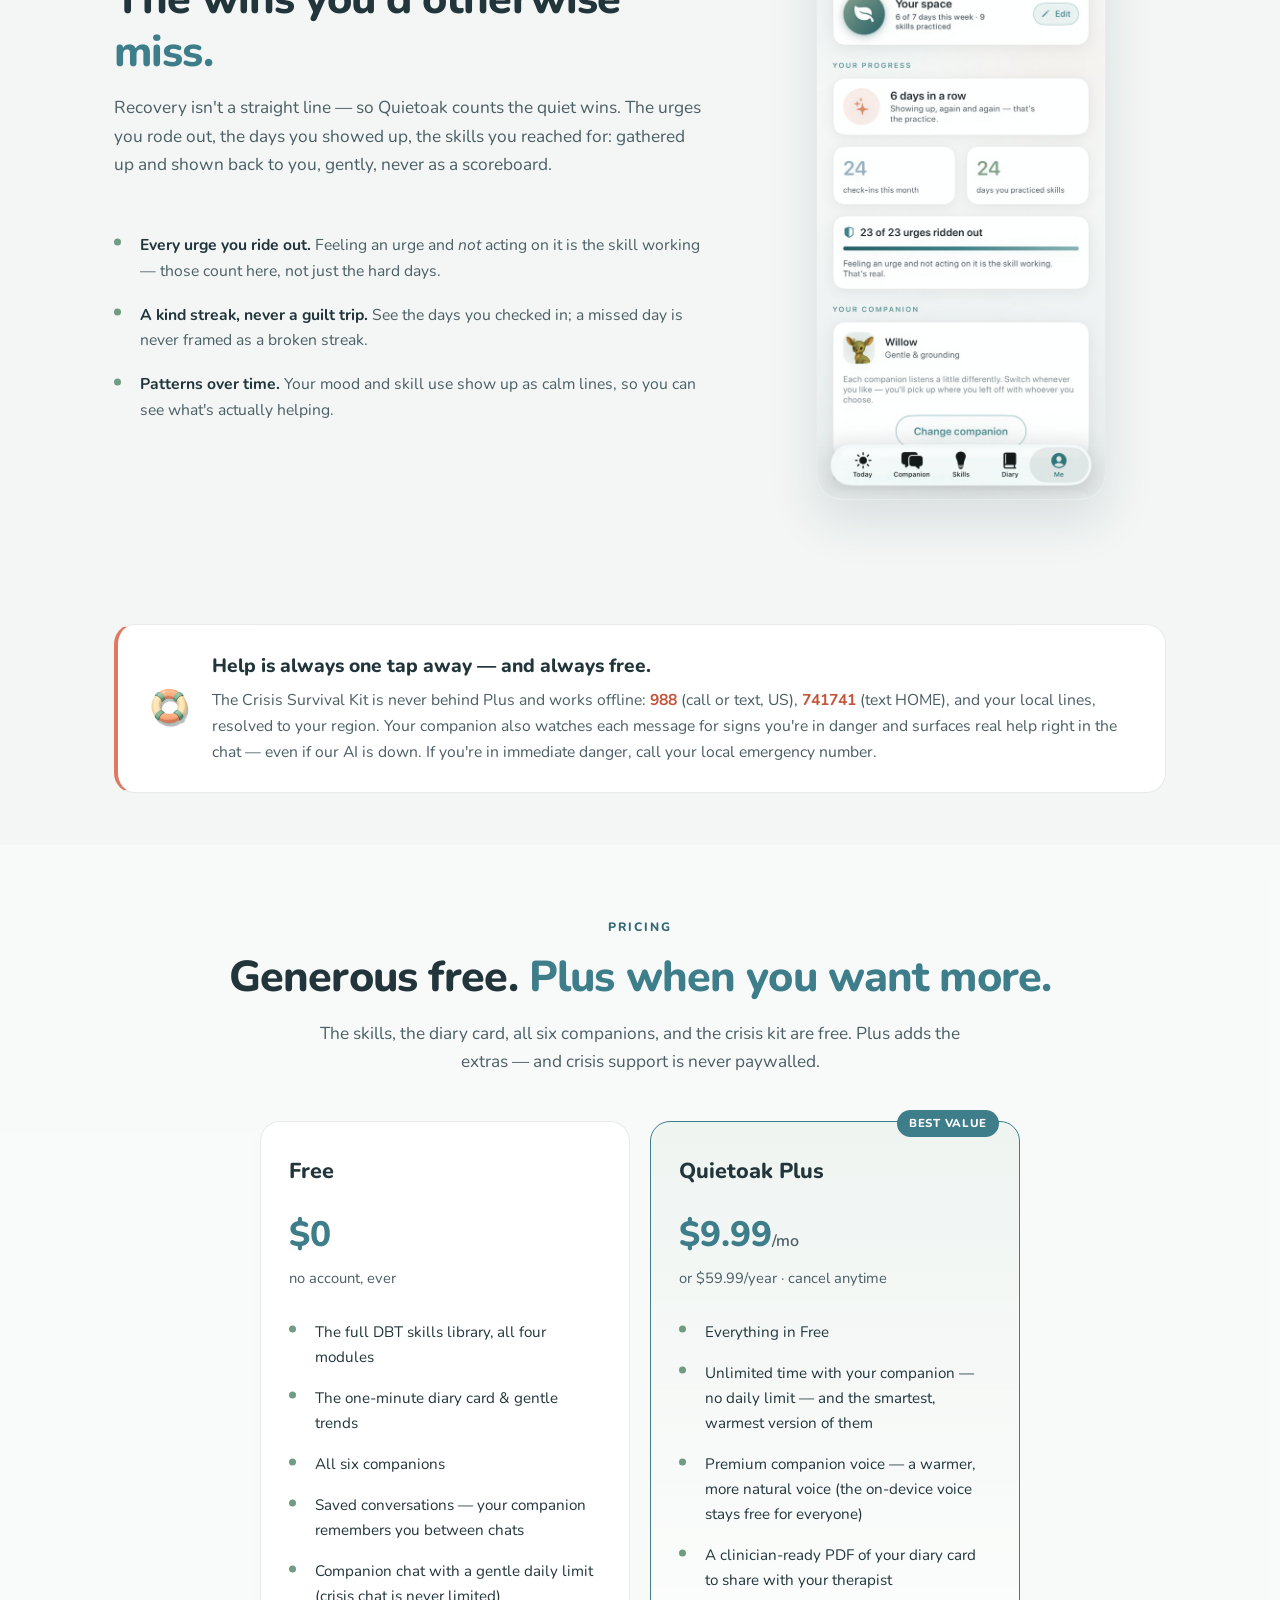
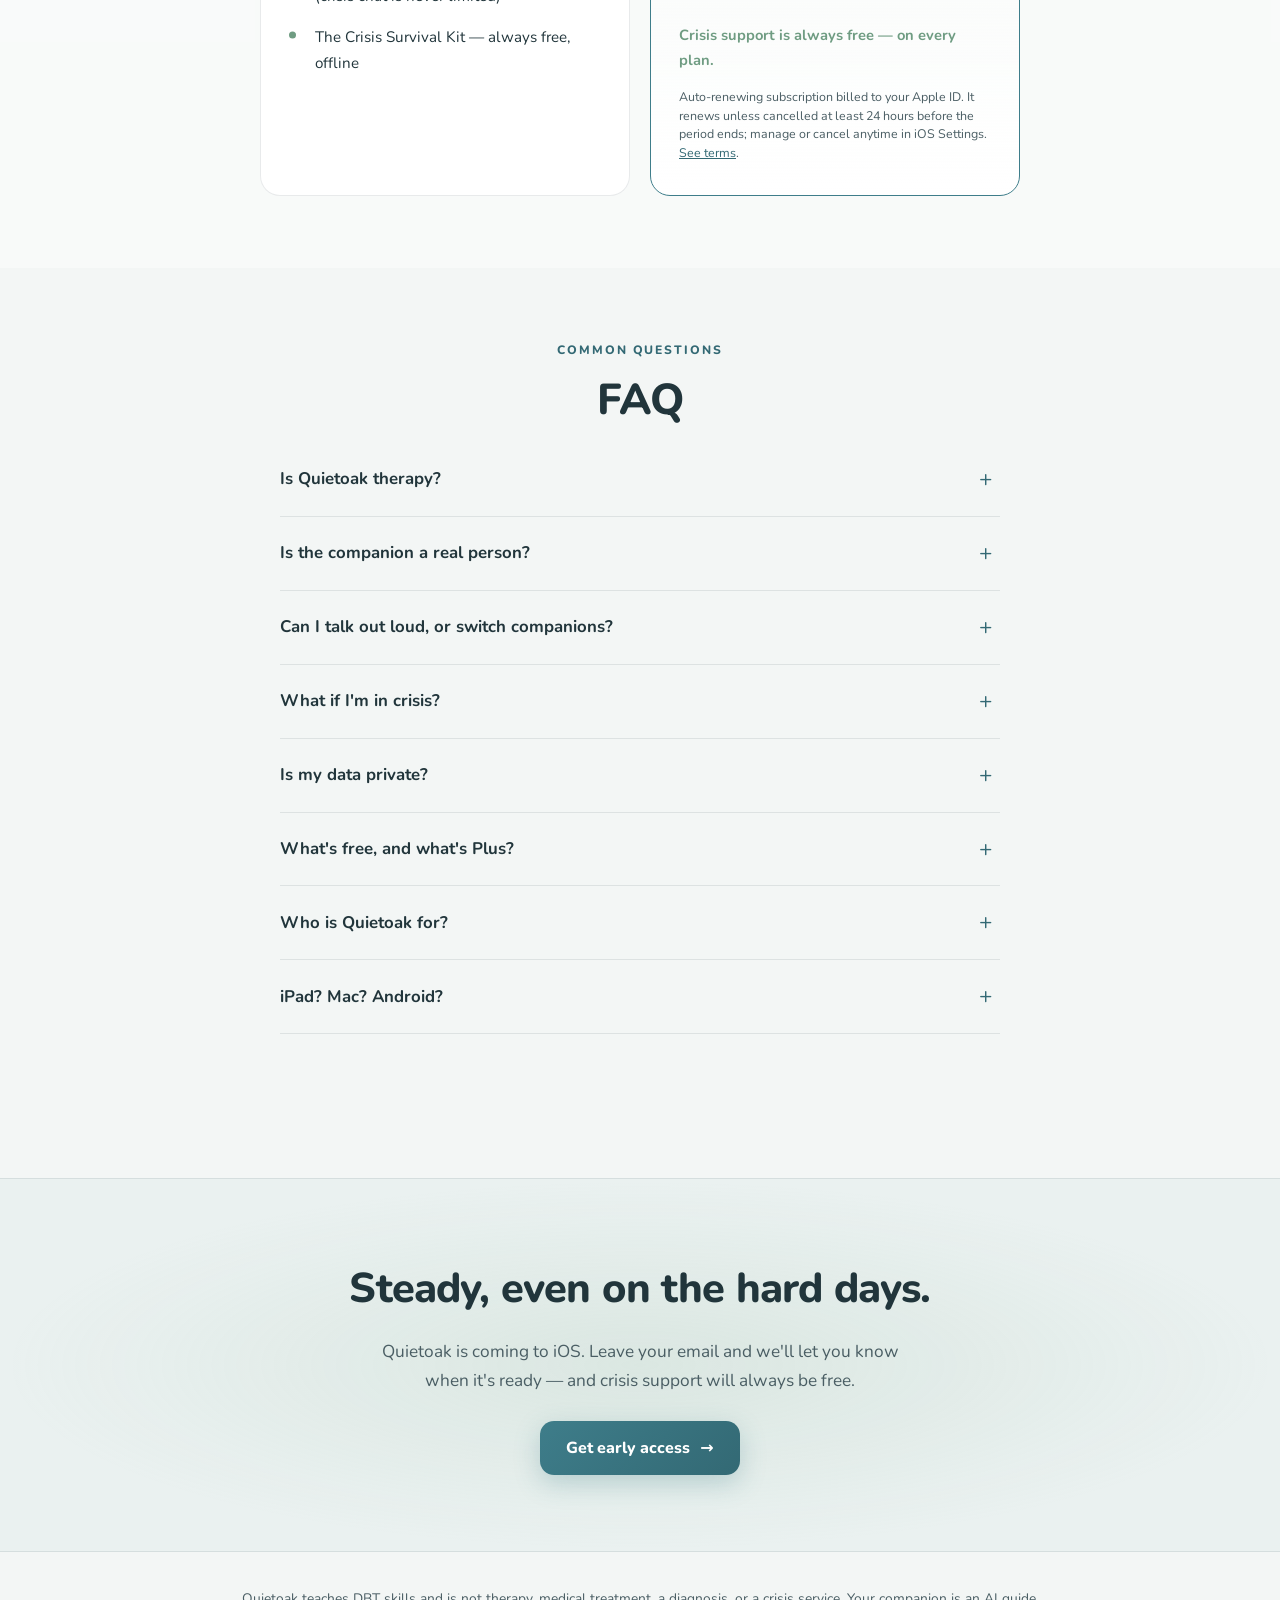
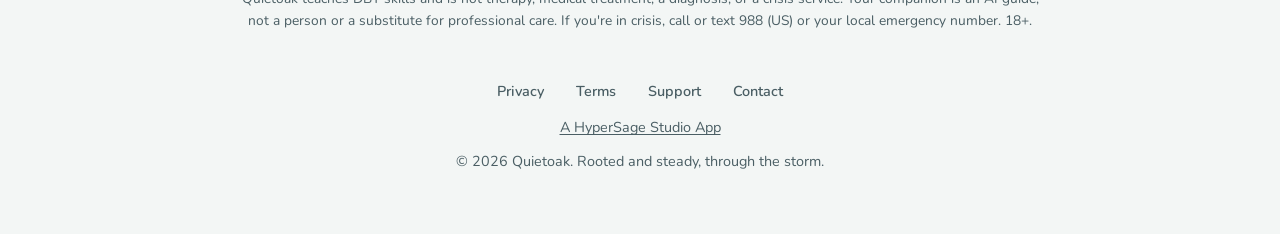
==== commit 22192cd7: "Show what the six companions actually say, and stop claiming the chips differ Three problems in one " ====
--- a/index.html
+++ b/index.html
@@ -346,6 +346,23 @@
     .responds-card .screen-label strong { display: block; color: var(--primary-dark); font-weight: 700; margin-bottom: 2px; font-size: 0.95rem; }
 
     /* ===== COMPANIONS ===== */
+
+    /* ── One shared message, six real replies ─────────────────────────────
+       These quotes live INSIDE the companion cards on purpose. They were a
+       second six-card grid directly below this one — same six avatars, names
+       and roles twice in a row, which just read as a repeat. One pass over the
+       six companions, not two. */
+    .voices-prompt { max-width: 560px; margin: 0 auto 30px; text-align: center; }
+    .voices-prompt .vp-label { font-size: 0.74rem; font-weight: 700; letter-spacing: 0.08em;
+      text-transform: uppercase; color: var(--muted-fg); margin-bottom: 8px; }
+    .voices-prompt .vp-bubble { display: inline-block; background: var(--primary-dark); color: #fff;
+      border-radius: 20px 20px 6px 20px; padding: 13px 20px; font-size: 1rem; line-height: 1.5;
+      box-shadow: 0 10px 26px rgba(33,53,59,0.14); }
+    .voices-prompt .vp-foot { font-size: 0.85rem; color: var(--muted-fg); margin-top: 12px; }
+    .companion-card .cc-reply { margin-top: 12px; padding-top: 12px; border-top: 1px solid rgba(33,53,59,0.10); }
+    .companion-card .cc-reply p { font-size: 0.92rem; line-height: 1.5; color: var(--fg); margin: 0; }
+    .companion-card .cc-move { margin-top: 8px; font-size: 0.76rem; color: var(--muted-fg); }
+    .companion-card .cc-move strong { color: var(--primary-dark); }
     .companions-grid {
       display: grid; grid-template-columns: repeat(3, 1fr); gap: 18px;
     }
@@ -593,71 +610,64 @@
       <h2 style="text-align:center;">Choose the one who <em>fits you.</em></h2>
       <p class="lede" style="text-align:center; margin-left:auto; margin-right:auto;">Six soft nature-spirits, each a different way of showing up. The same companion guides your practice and stays with you in the hard moments.</p>
       <!-- Order matches the in-app onboarding catalog: willow, sage, river, sol, stone, fern. -->
+      <!-- One shared message, so the six replies below are directly comparable.
+           Every quote in the cards is REAL output captured from the shipping app
+           (same prompt, same profile, six companion_ids) — not written for this
+           page. Re-capture rather than edit if the personas change. -->
+      <div class="voices-prompt">
+        <div class="vp-label">You type</div>
+        <div class="vp-bubble">I snapped at my sister today and I can&rsquo;t stop replaying it.</div>
+        <div class="vp-foot">Their real replies &mdash; nothing here was written for this page.</div>
+      </div>
       <div class="companions-grid">
         <div class="companion-card willow">
           <img src="companions/willow-card.png?v=20260804e" alt="Willow, a fawn">
           <div class="name">Willow</div>
           <div class="role">Grounding</div>
-          <p>Warm and quiet. Slows the body down — feet on the floor, one slow breath.</p>
+          <p>Warm and quiet. Starts with your body — feet on the floor, one slow breath — before anything else.</p>
+          <div class="cc-reply"><p>&ldquo;Put your feet flat on the floor. Both of them. Press down a little.&rdquo;</p><div class="cc-move">starts with your <strong>body</strong></div></div>
         </div>
         <div class="companion-card sage">
           <img src="companions/sage-card.png?v=20260804e" alt="Sage, an owl">
           <div class="name">Sage</div>
           <div class="role">Clear</div>
-          <p>Calm and plainspoken. Helps you name what's happening and see it clearly.</p>
+          <p>Calm and plainspoken. Explains what's actually happening, so the thing stops being a mystery.</p>
+          <div class="cc-reply"><p>&ldquo;That&rsquo;s rumination &mdash; the reason it won&rsquo;t stop is that it&rsquo;s masquerading as problem-solving.&rdquo;</p><div class="cc-move">names the <strong>mechanism</strong></div></div>
         </div>
         <div class="companion-card river">
           <img src="companions/river-card.png?v=20260804e" alt="River, an otter">
           <div class="name">River</div>
           <div class="role">Flowing</div>
-          <p>Encouraging and easy to talk to. "There's no wrong way to start — just tell me how today's going."</p>
+          <p>Curious and easy to talk to. Asks before assuming — more of a conversation than a lesson.</p>
+          <div class="cc-reply"><p>&ldquo;What actually happened right before you snapped &mdash; like, what was she doing or saying?&rdquo;</p><div class="cc-move"><strong>asks</strong> before assuming</div></div>
         </div>
         <div class="companion-card sol">
           <img src="companions/sol-card.png?v=20260804e" alt="Sol, a fox">
           <div class="name">Sol</div>
           <div class="role">Hopeful</div>
-          <p>Warm and low-light, not peppy. "Even on the heaviest days, we can find one warm thing to stand on."</p>
+          <p>Warm and low-light, never peppy. Finds the one true thing you already did, without talking you out of the hard part.</p>
+          <div class="cc-reply"><p>&ldquo;You called it snapping. You didn&rsquo;t dress it up, didn&rsquo;t say she started it or you were tired.&rdquo;</p><div class="cc-move">finds what&rsquo;s <strong>already true</strong></div></div>
         </div>
         <div class="companion-card stone">
           <img src="companions/stone-card.png?v=20260804e" alt="Stone, a tortoise">
           <div class="name">Stone</div>
           <div class="role">Steady</div>
-          <p>Unhurried and immovable. "We've got time. Nothing here has to be fixed right now."</p>
+          <p>Unhurried and immovable. Sits with it instead of reaching for a fix, and says the least of any of them.</p>
+          <div class="cc-reply"><p>&ldquo;That loop is a hard place to be. I&rsquo;m here. We can sit with this one for a minute.&rdquo;</p><div class="cc-move"><strong>doesn&rsquo;t rush</strong> you to a fix</div></div>
         </div>
         <div class="companion-card fern">
           <img src="companions/fern-card.png?v=20260804e" alt="Fern, a rabbit">
           <div class="name">Fern</div>
           <div class="role">Tender</div>
-          <p>Soft and permission-giving. "You don't have to be okay right now, or fix anything."</p>
-        </div>
-      </div>
-
-      <!-- The cards above say the six are different; this shows it. Captured
-           from the real app with `-AnchorCompanion <id>`, so each frame is that
-           companion's own accent colour AND its own opening suggestions — which
-           genuinely differ per companion. Previously every screenshot on this
-           page was Willow, so the roster read as one character in six coats. -->
-      <p class="lede" style="text-align:center; margin: 46px auto 26px;">Each one opens differently, too — the suggestions they offer are their own.</p>
-      <div class="screens-grid" style="max-width: 940px;">
+          <p>Soft and permission-giving. Takes the obligation off you first, before anything else gets discussed.</p>
+          <div class="cc-reply"><p>&ldquo;You&rsquo;re allowed to have snapped at her. Not &ldquo;it was fine&rdquo; &mdash; allowed.&rdquo;</p><div class="cc-move">leads with <strong>permission</strong></div></div>
+        </div>
+      </div>
+
+      <div class="screens-grid" style="max-width: 620px; margin-top: 42px;">
         <div class="screen-card">
-          <div class="screen-frame"><img src="screenshots/12-sage-chat.jpg?v=20260804e" alt="Quietoak chat with Sage the owl, offering to help you stop judging yourself" loading="lazy"></div>
-          <div class="screen-label"><strong>Sage</strong>“I keep judging myself — help me stop”</div>
-        </div>
-        <div class="screen-card">
-          <div class="screen-frame"><img src="screenshots/13-river-chat.jpg?v=20260804e" alt="Quietoak chat with River the otter, offering to help you name what you're feeling" loading="lazy"></div>
-          <div class="screen-label"><strong>River</strong>“Help me name what I'm feeling”</div>
-        </div>
-        <div class="screen-card">
-          <div class="screen-frame"><img src="screenshots/14-sol-voice.jpg?v=20260804e" alt="Talking with Sol the fox hands-free in Quietoak's voice mode" loading="lazy"></div>
-          <div class="screen-label"><strong>Sol</strong>Hands-free, out loud</div>
-        </div>
-        <div class="screen-card">
-          <div class="screen-frame"><img src="screenshots/15-fern-chat.jpg?v=20260804e" alt="Quietoak chat with Fern the rabbit, offering a midday reset" loading="lazy"></div>
-          <div class="screen-label"><strong>Fern</strong>“I need a midday reset”</div>
-        </div>
-        <div class="screen-card">
-          <div class="screen-frame"><img src="screenshots/16-stone-chat.jpg?v=20260804e" alt="Quietoak chat with Stone the tortoise, offering a quick grounding exercise" loading="lazy"></div>
-          <div class="screen-label"><strong>Stone</strong>“What's a quick grounding exercise?”</div>
+          <div class="screen-frame"><img src="screenshots/07-voice.jpg?v=20260804e" alt="Quietoak voice mode — talk with your companion hands-free" loading="lazy"></div>
+          <div class="screen-label"><strong>Any of them, out loud</strong>Hands-free voice mode</div>
         </div>
         <div class="screen-card">
           <div class="screen-frame"><img src="screenshots/08-switcher.jpg?v=20260804e" alt="Quietoak's companion switcher — change companion any time and keep your history" loading="lazy"></div>
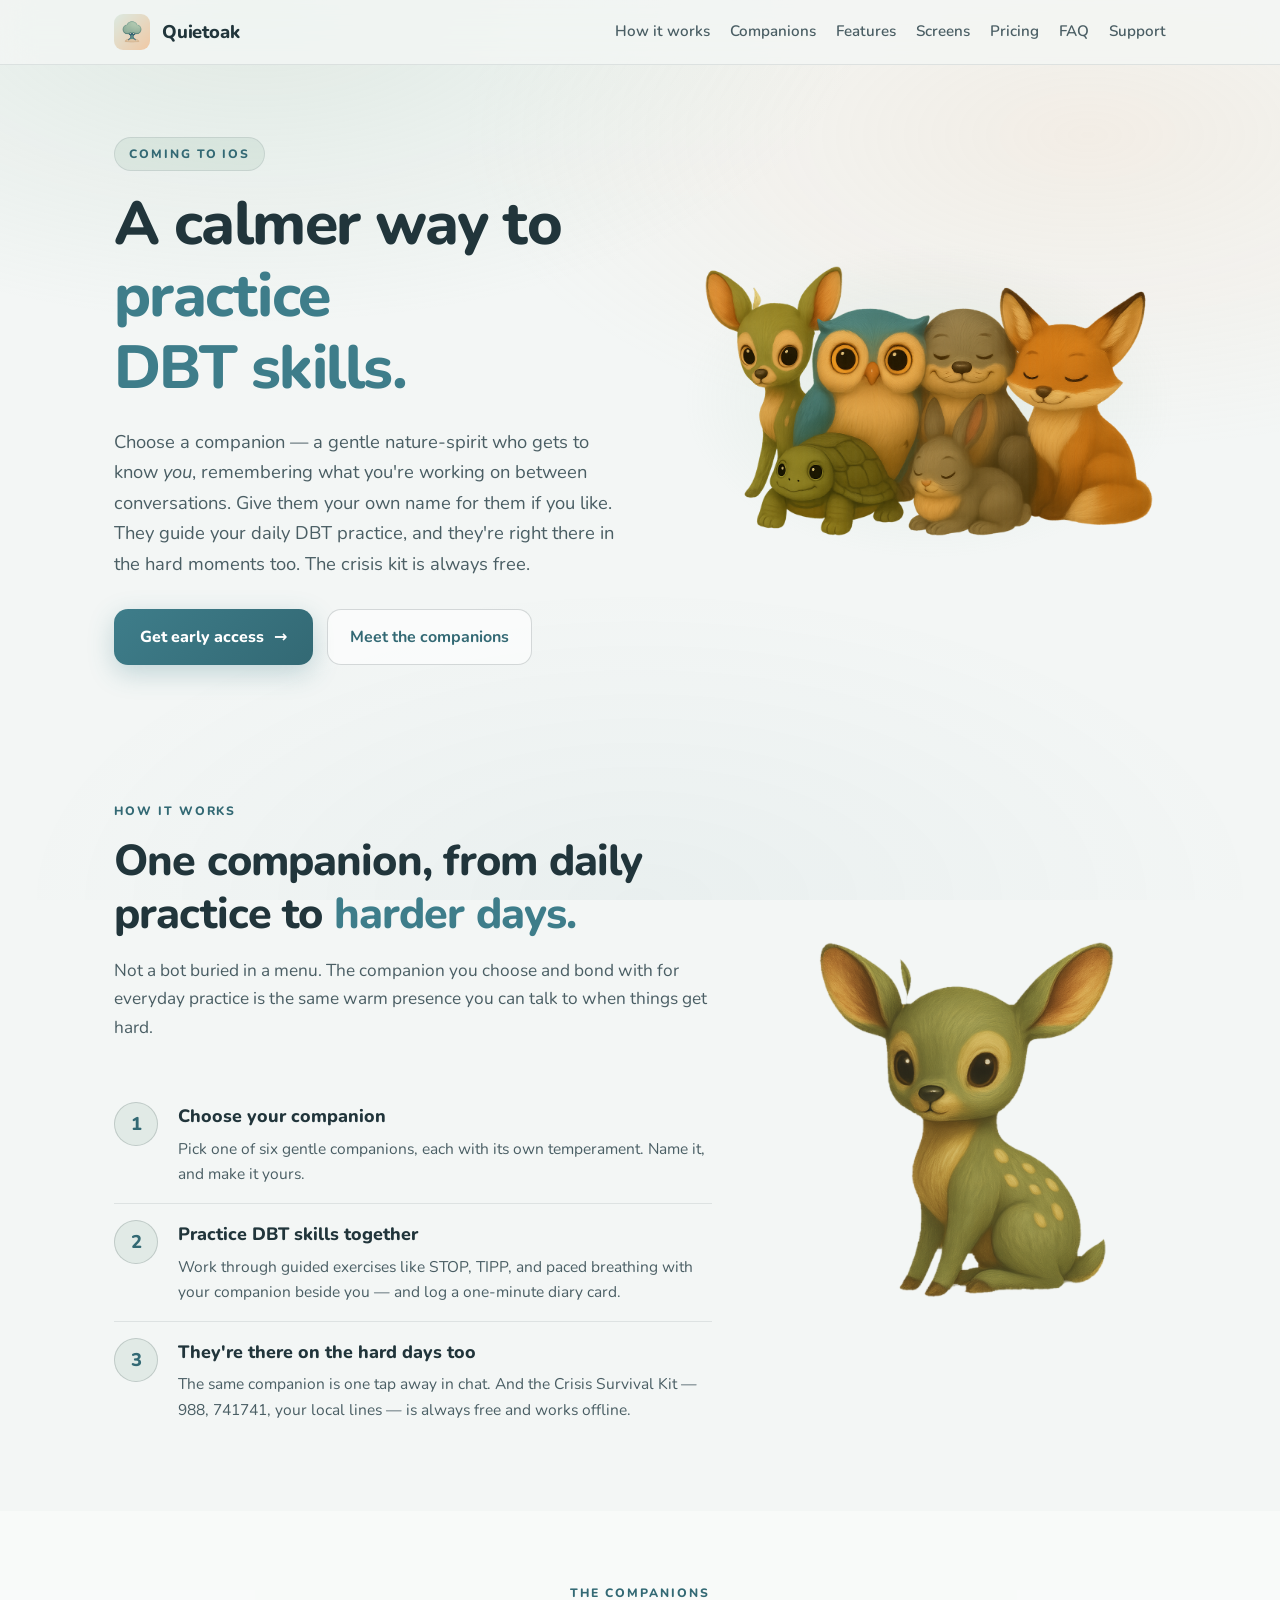
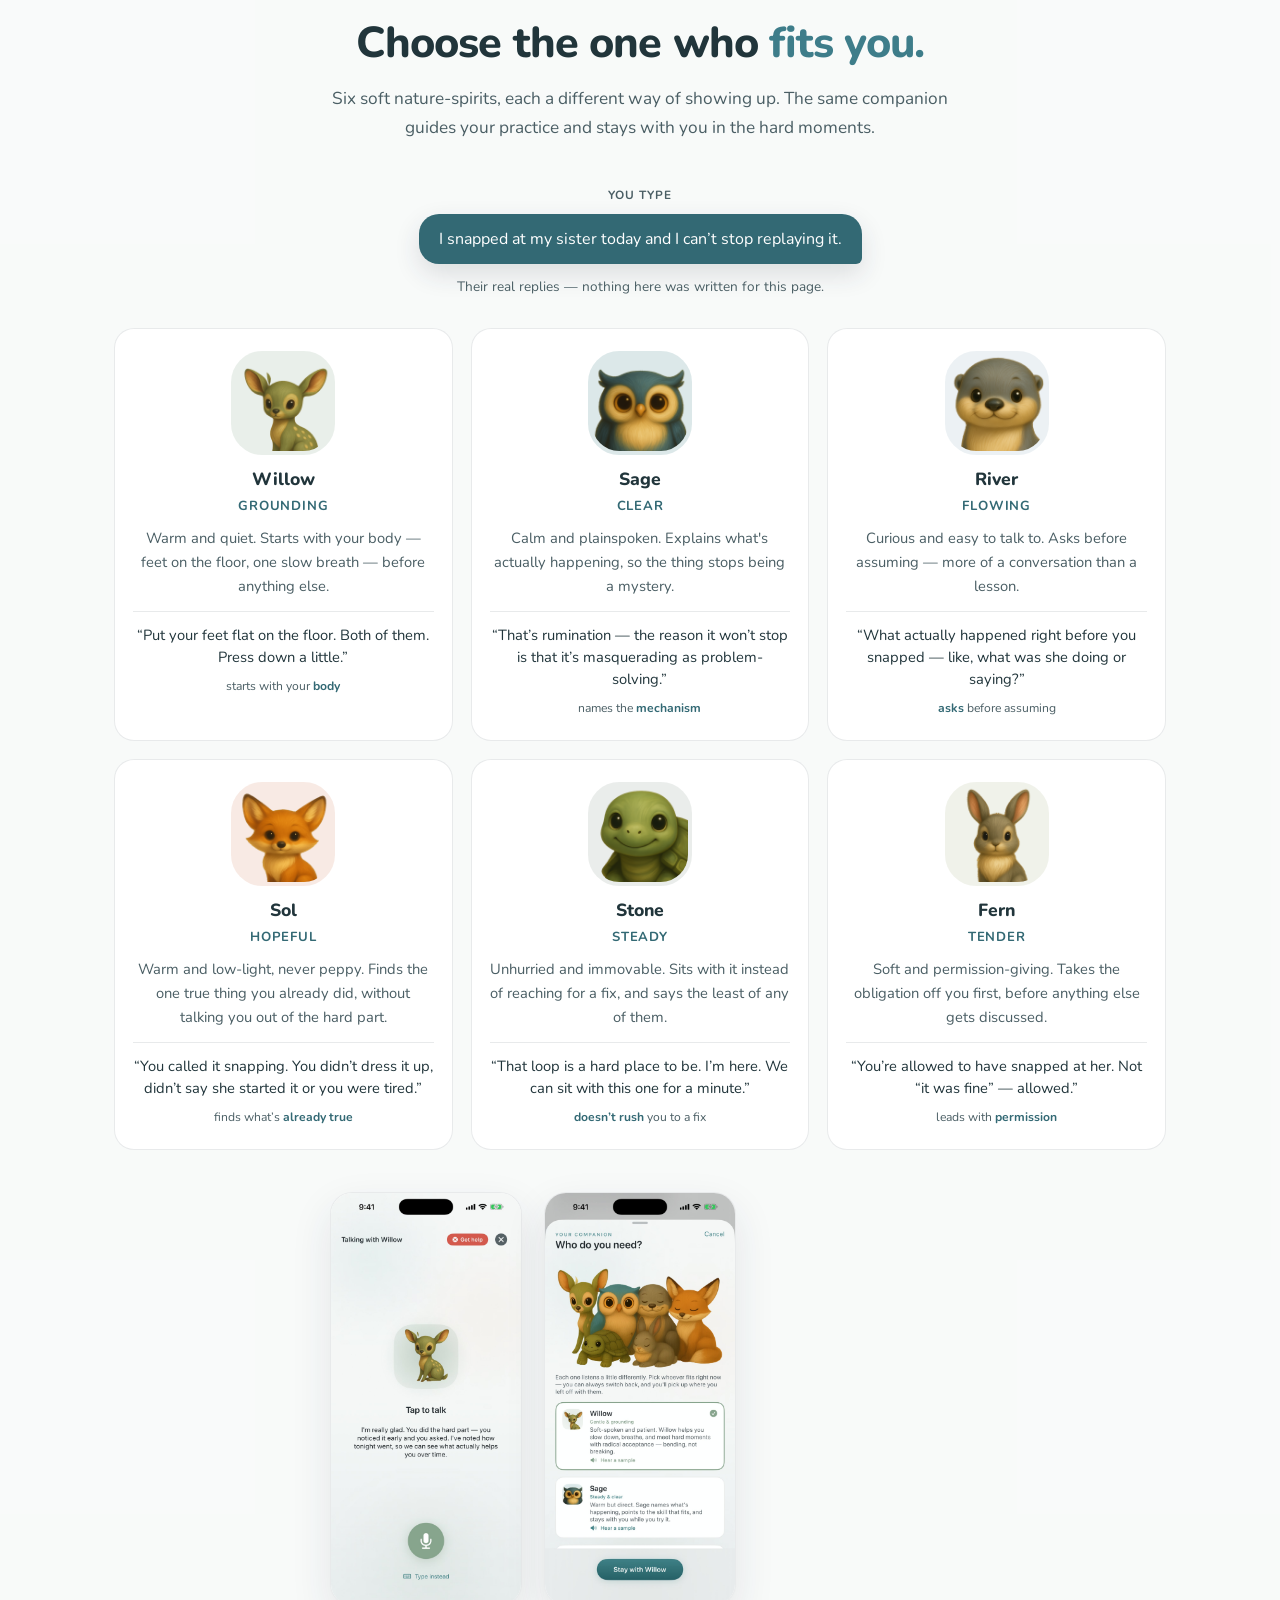
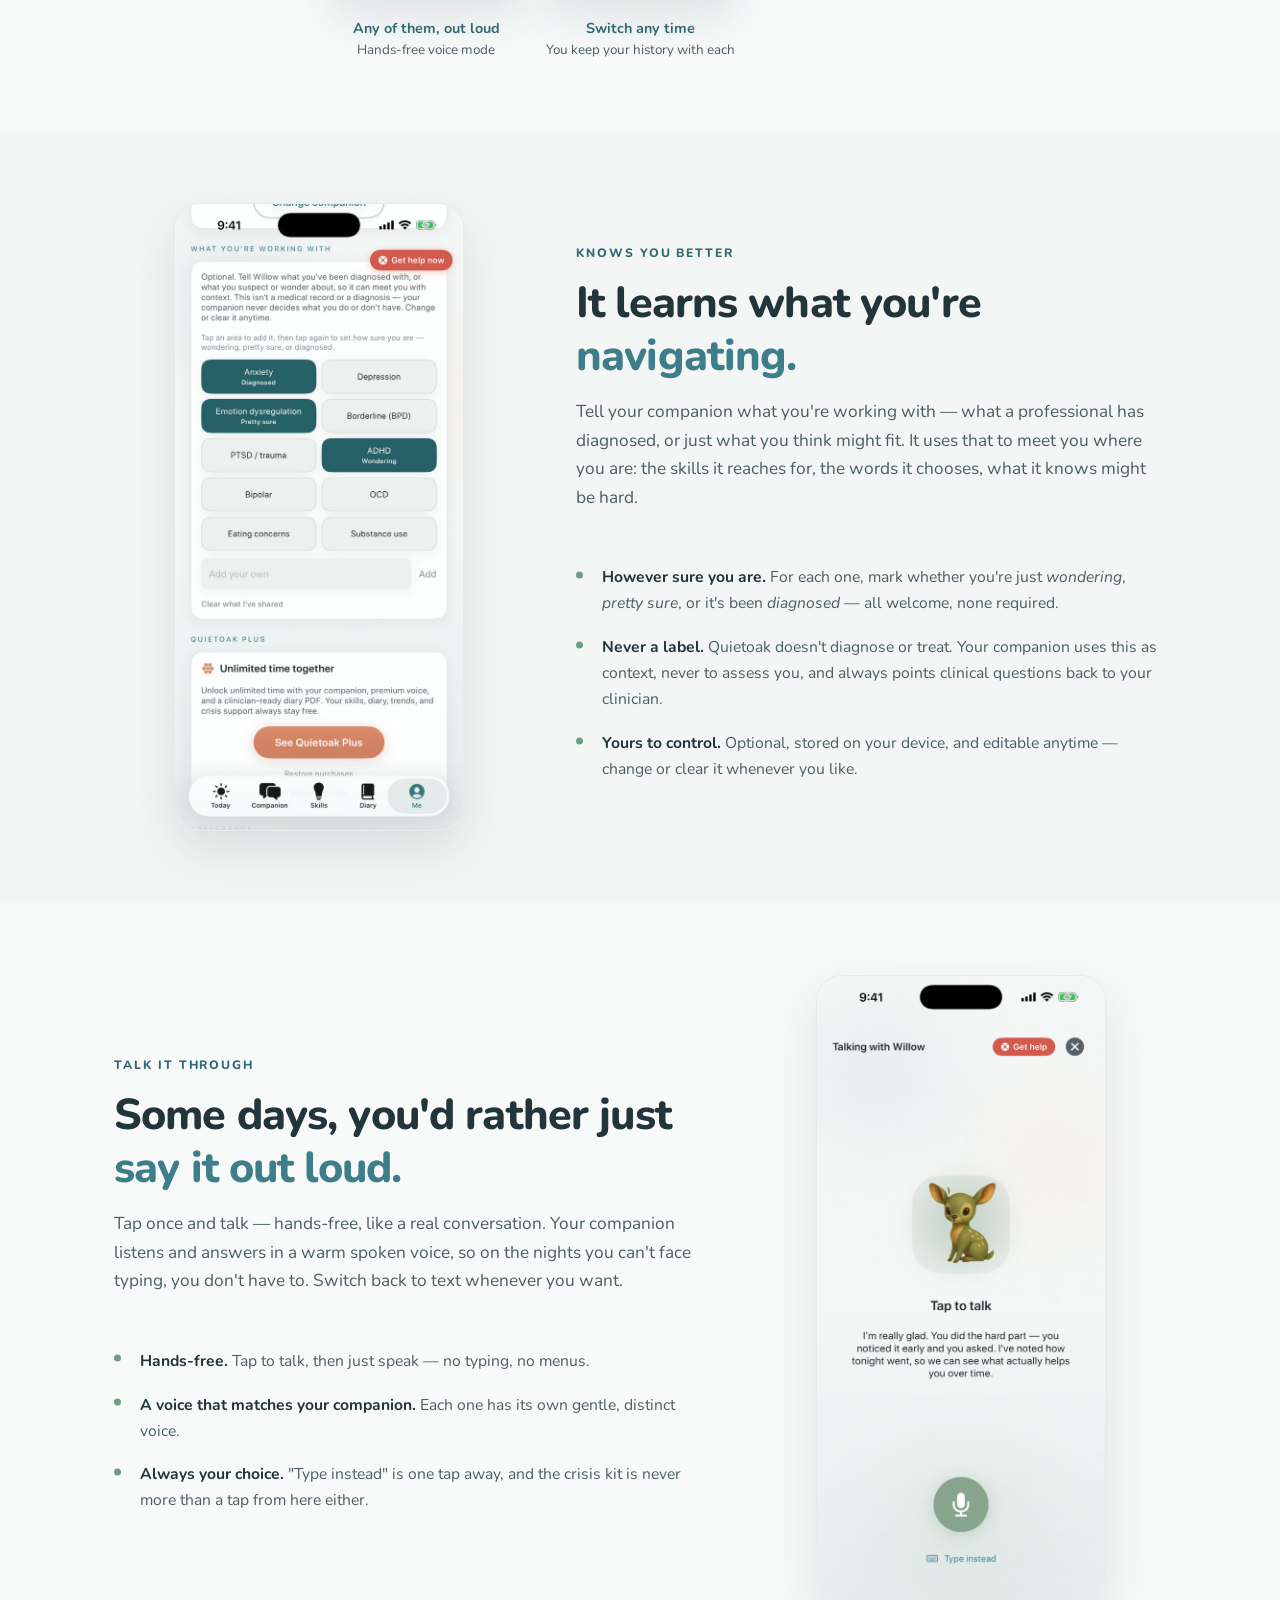
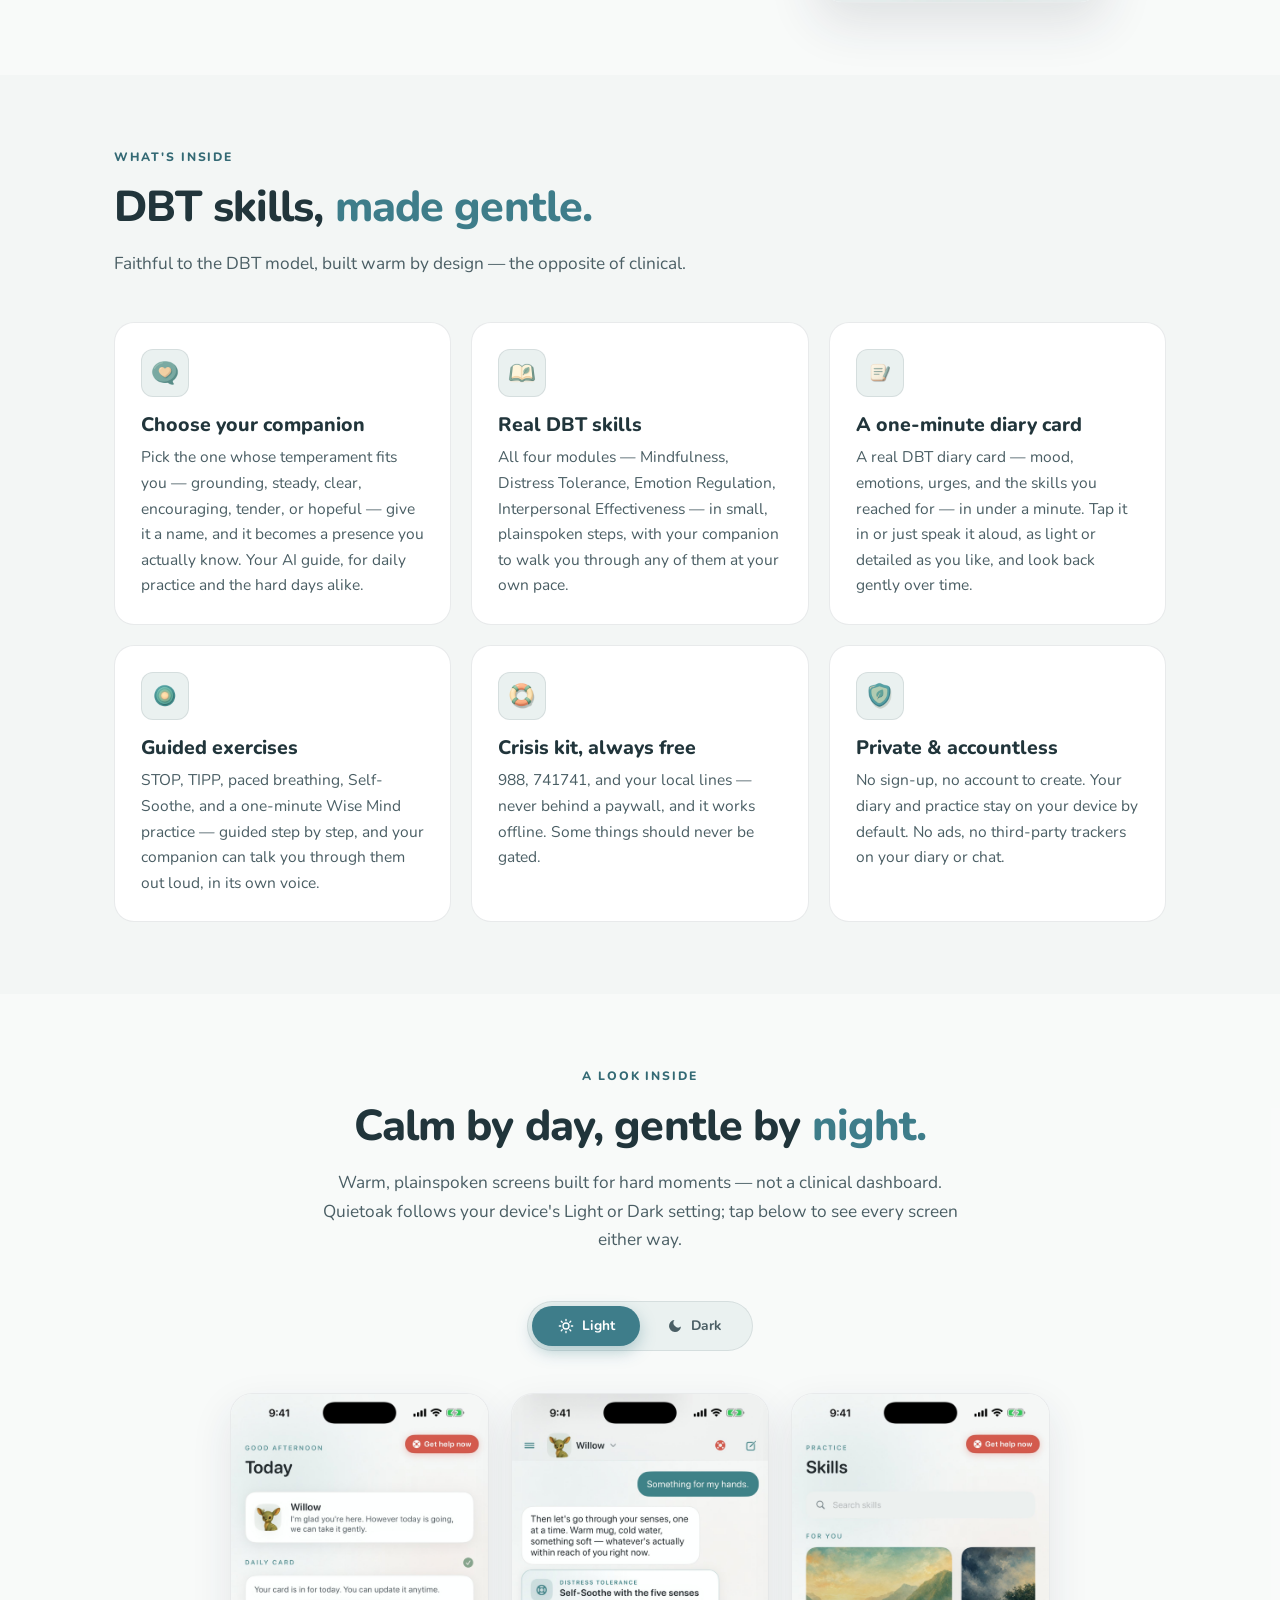
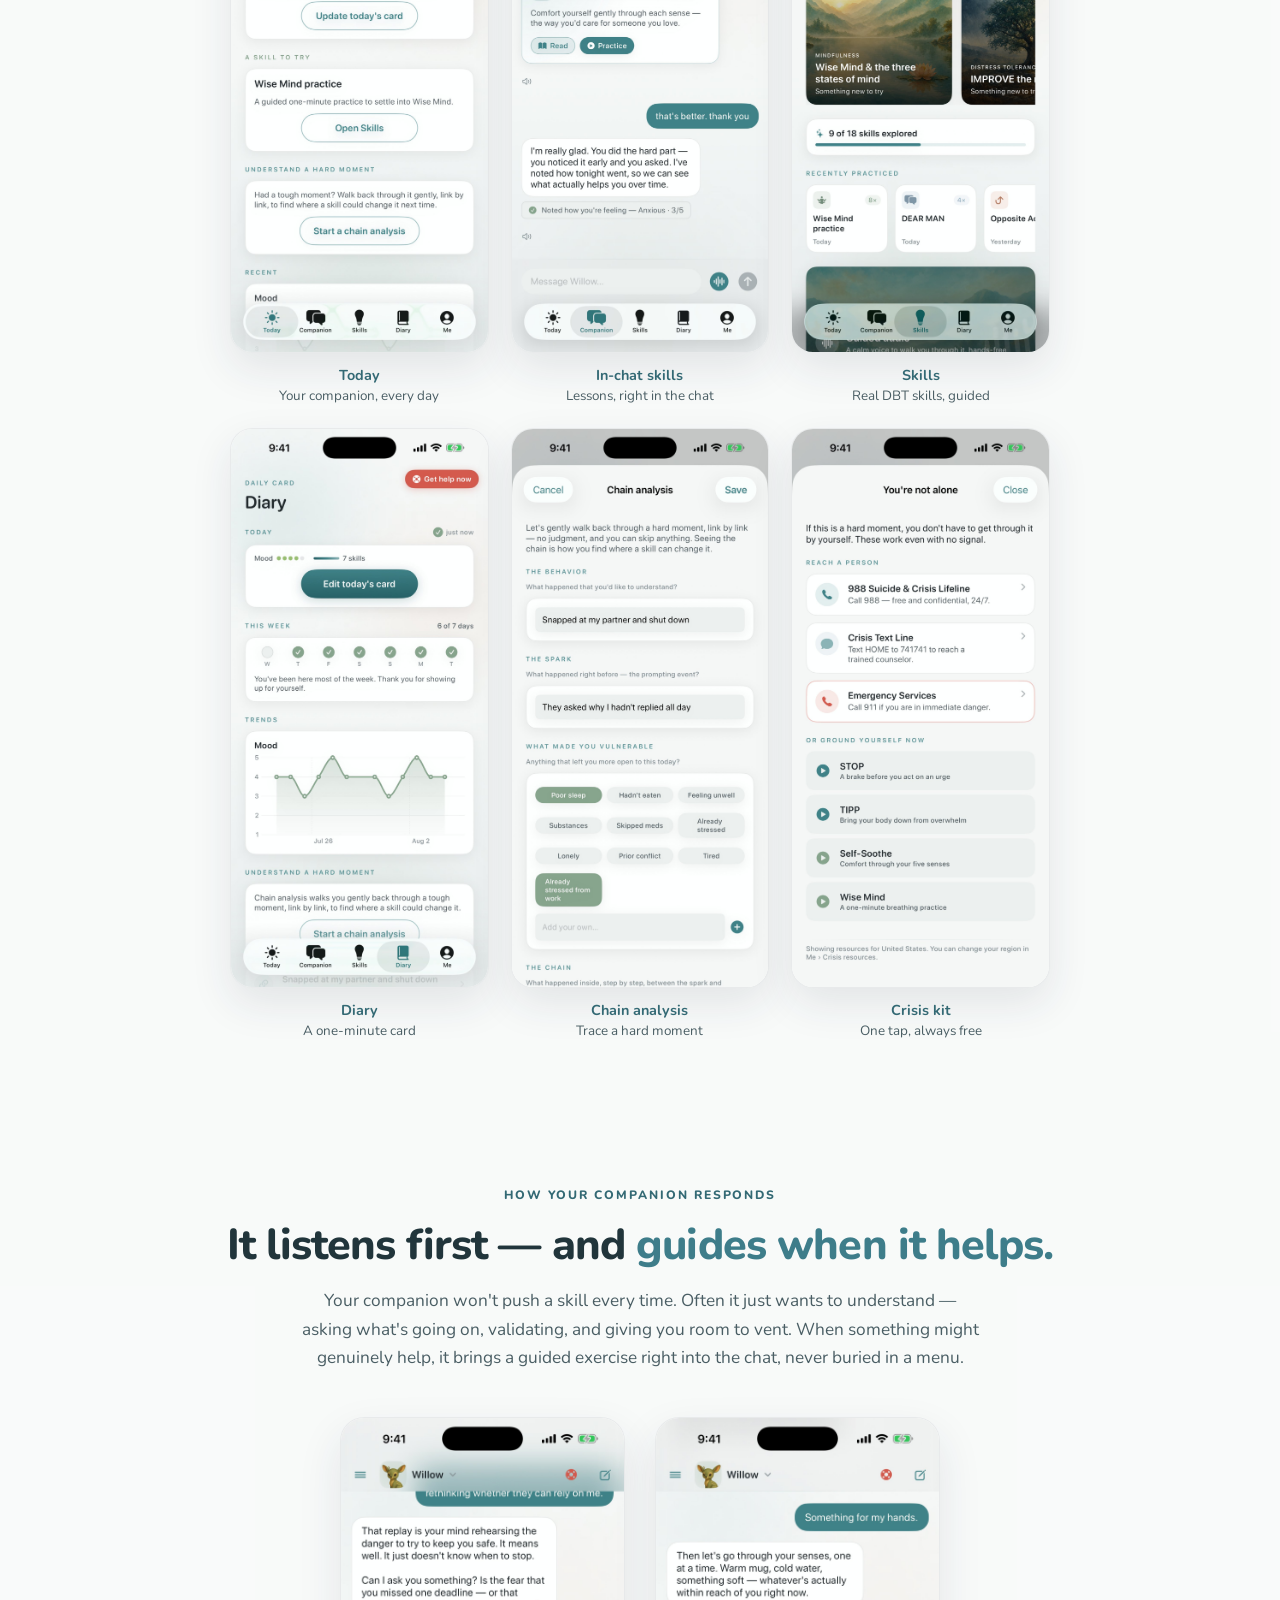
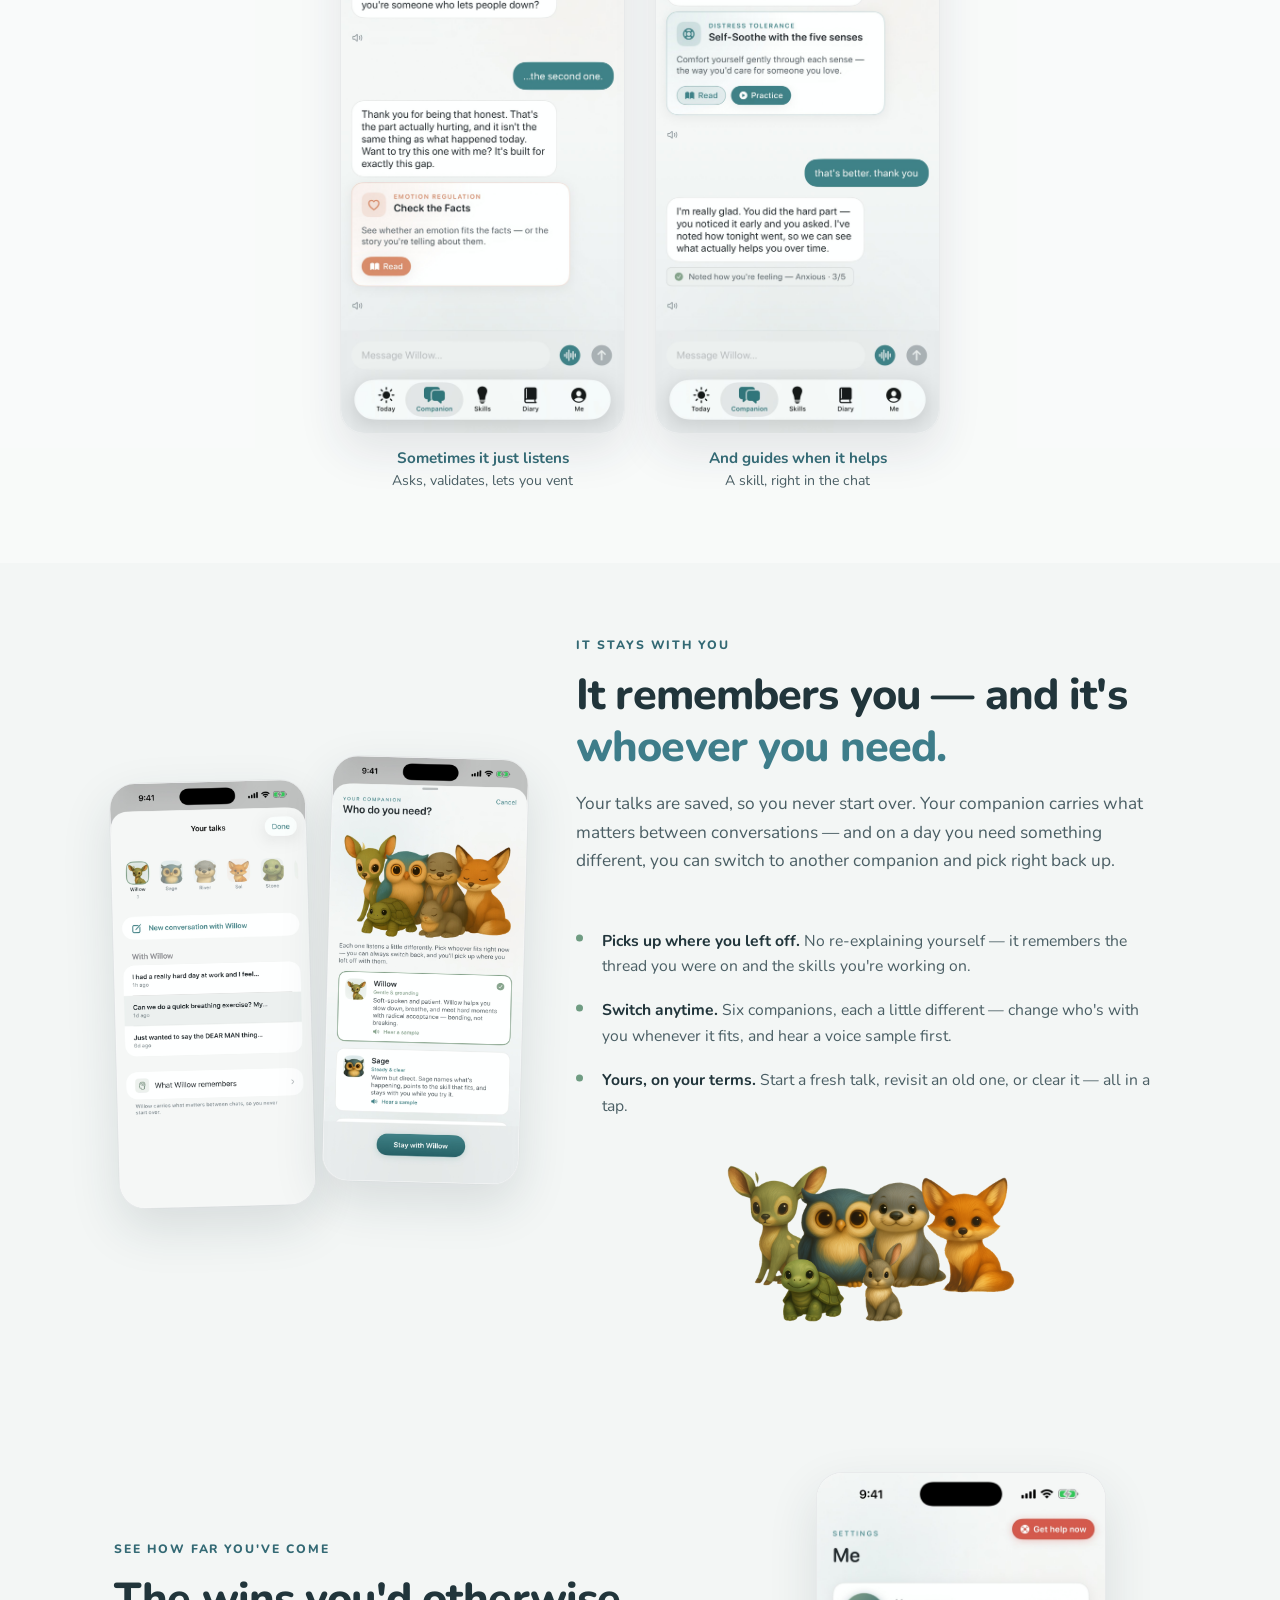
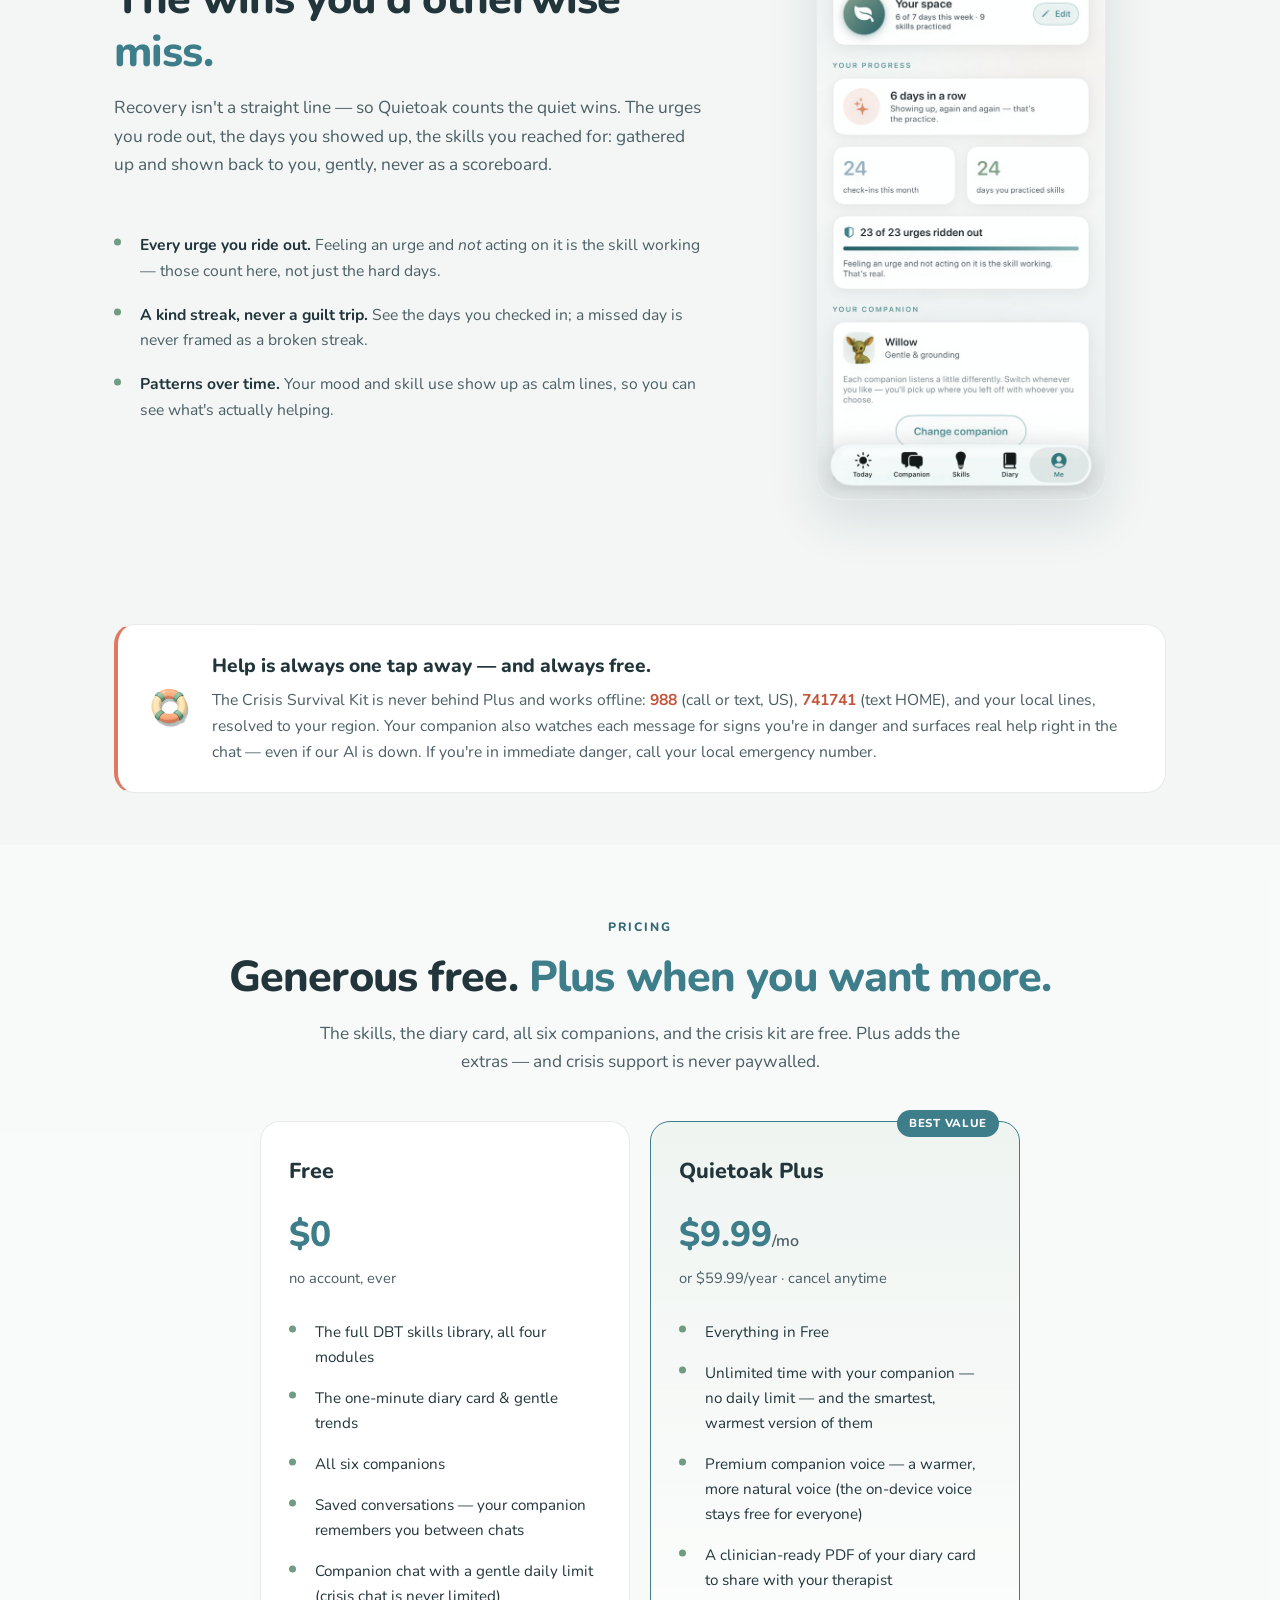
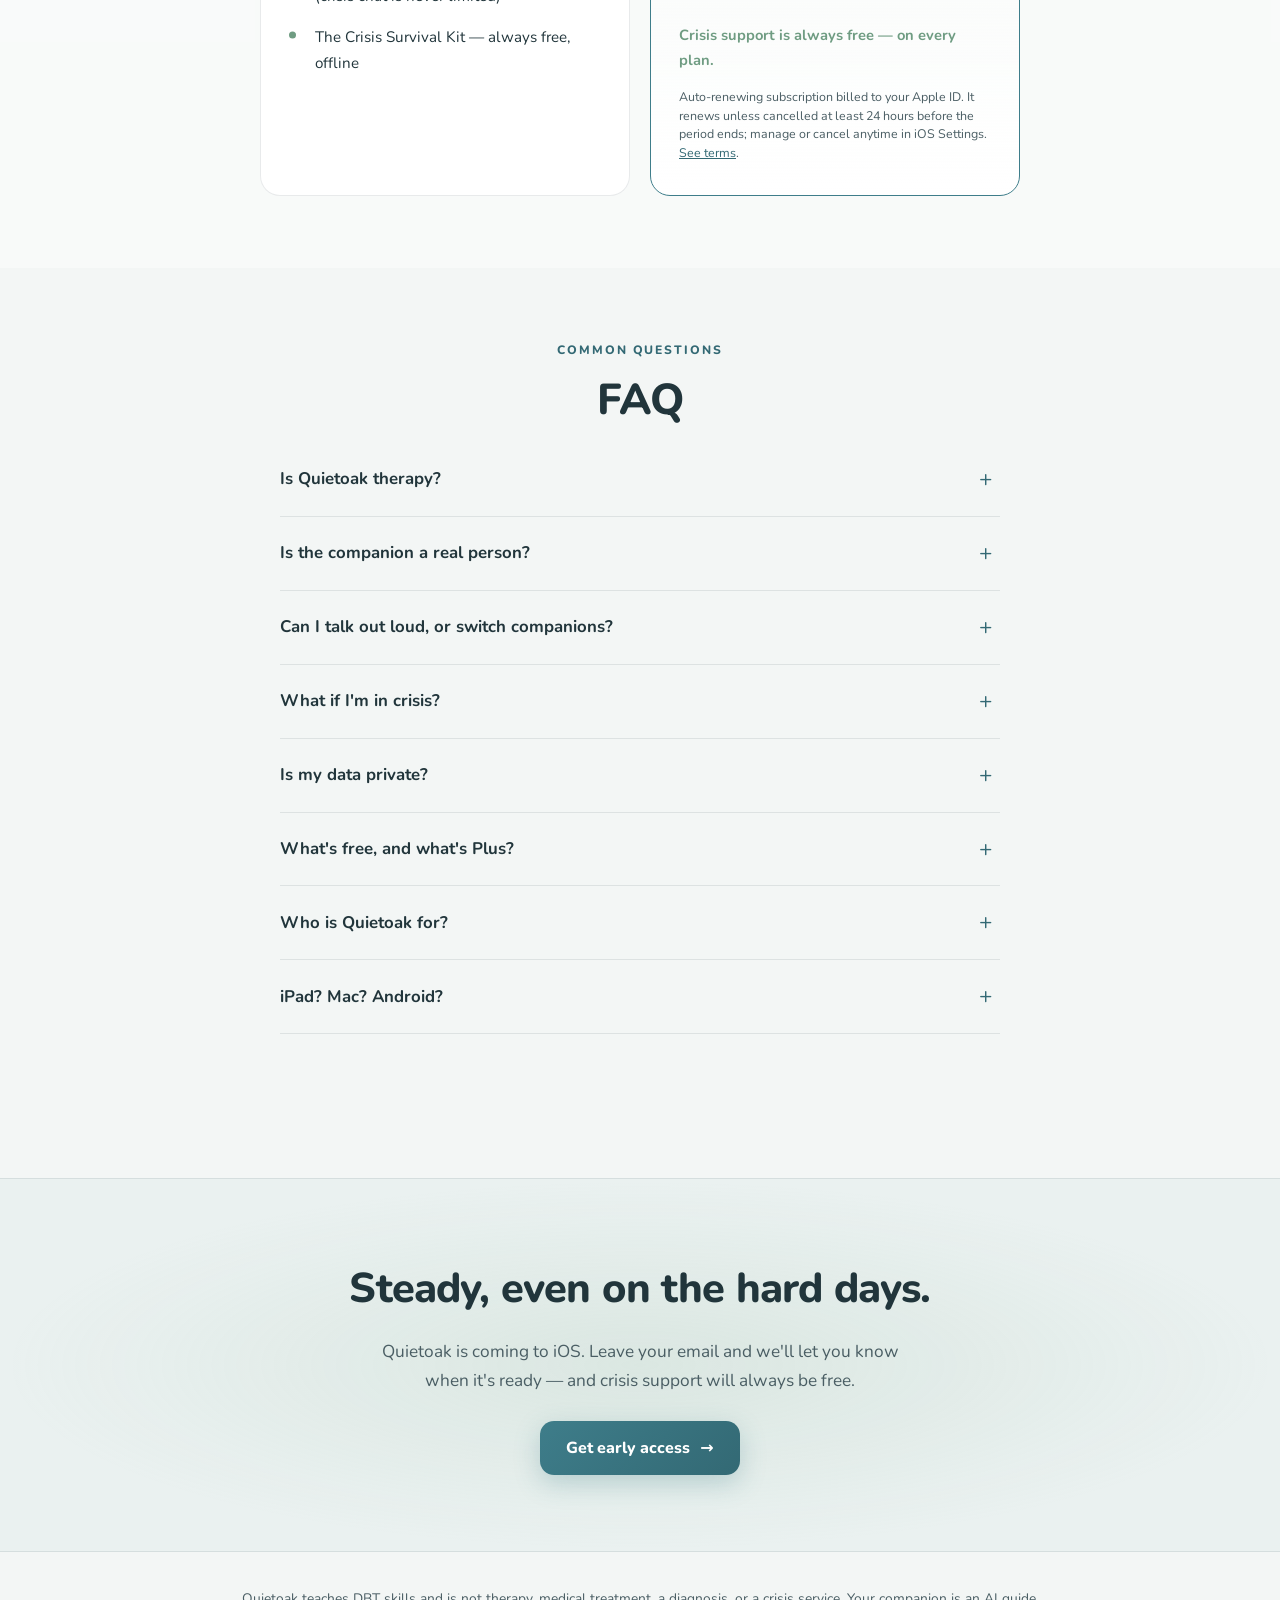
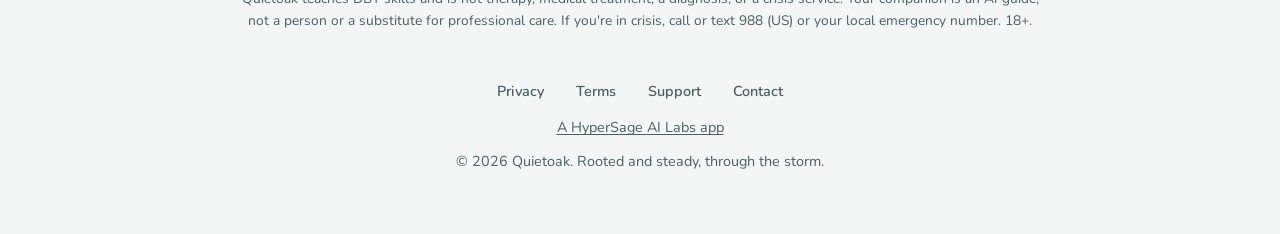
==== commit db7a7fab: "Stop arguing against our own eligibility on the support page support.html opened with "A single deve" ====
--- a/index.html
+++ b/index.html
@@ -502,7 +502,7 @@
   "url": "https://drvanus.github.io/quietoak-site/",
   "author": {
     "@type": "Organization",
-    "name": "Hypersage AI Labs"
+    "name": "HyperSage AI Labs"
   }
 }
 </script>
@@ -1007,7 +1007,7 @@
       <a href="support.html">Support</a>
       <a href="mailto:hypersageai@gmail.com">Contact</a>
     </div>
-    <div class="copyright"><a href="https://drvanus.github.io/hypersage-site/" target="_blank" rel="noopener" style="color:inherit;text-decoration:underline;text-underline-offset:2px">A HyperSage Studio App</a></div>
+    <div class="copyright"><a href="https://drvanus.github.io/hypersage-site/" target="_blank" rel="noopener" style="color:inherit;text-decoration:underline;text-underline-offset:2px">A HyperSage AI Labs app</a></div>
     <div class="copyright">© 2026 Quietoak. Rooted and steady, through the storm.</div>
   </footer>
 
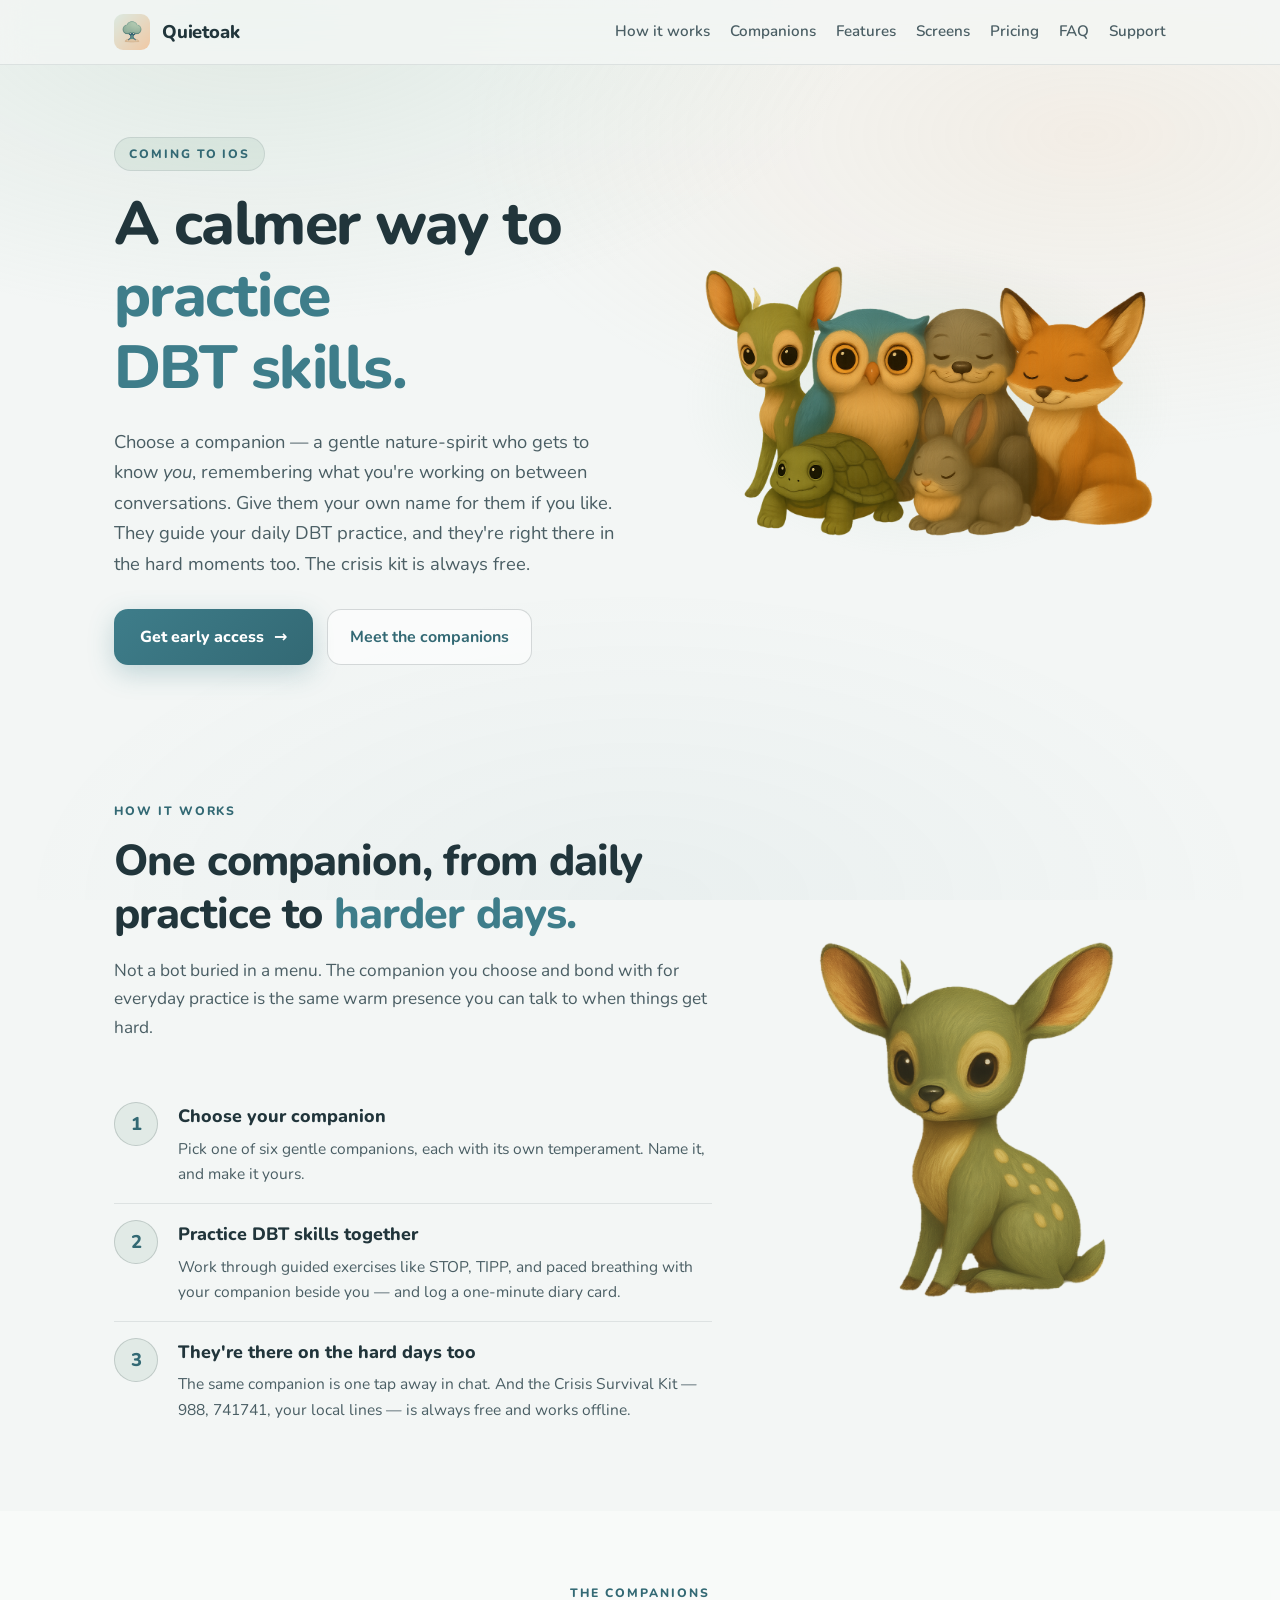
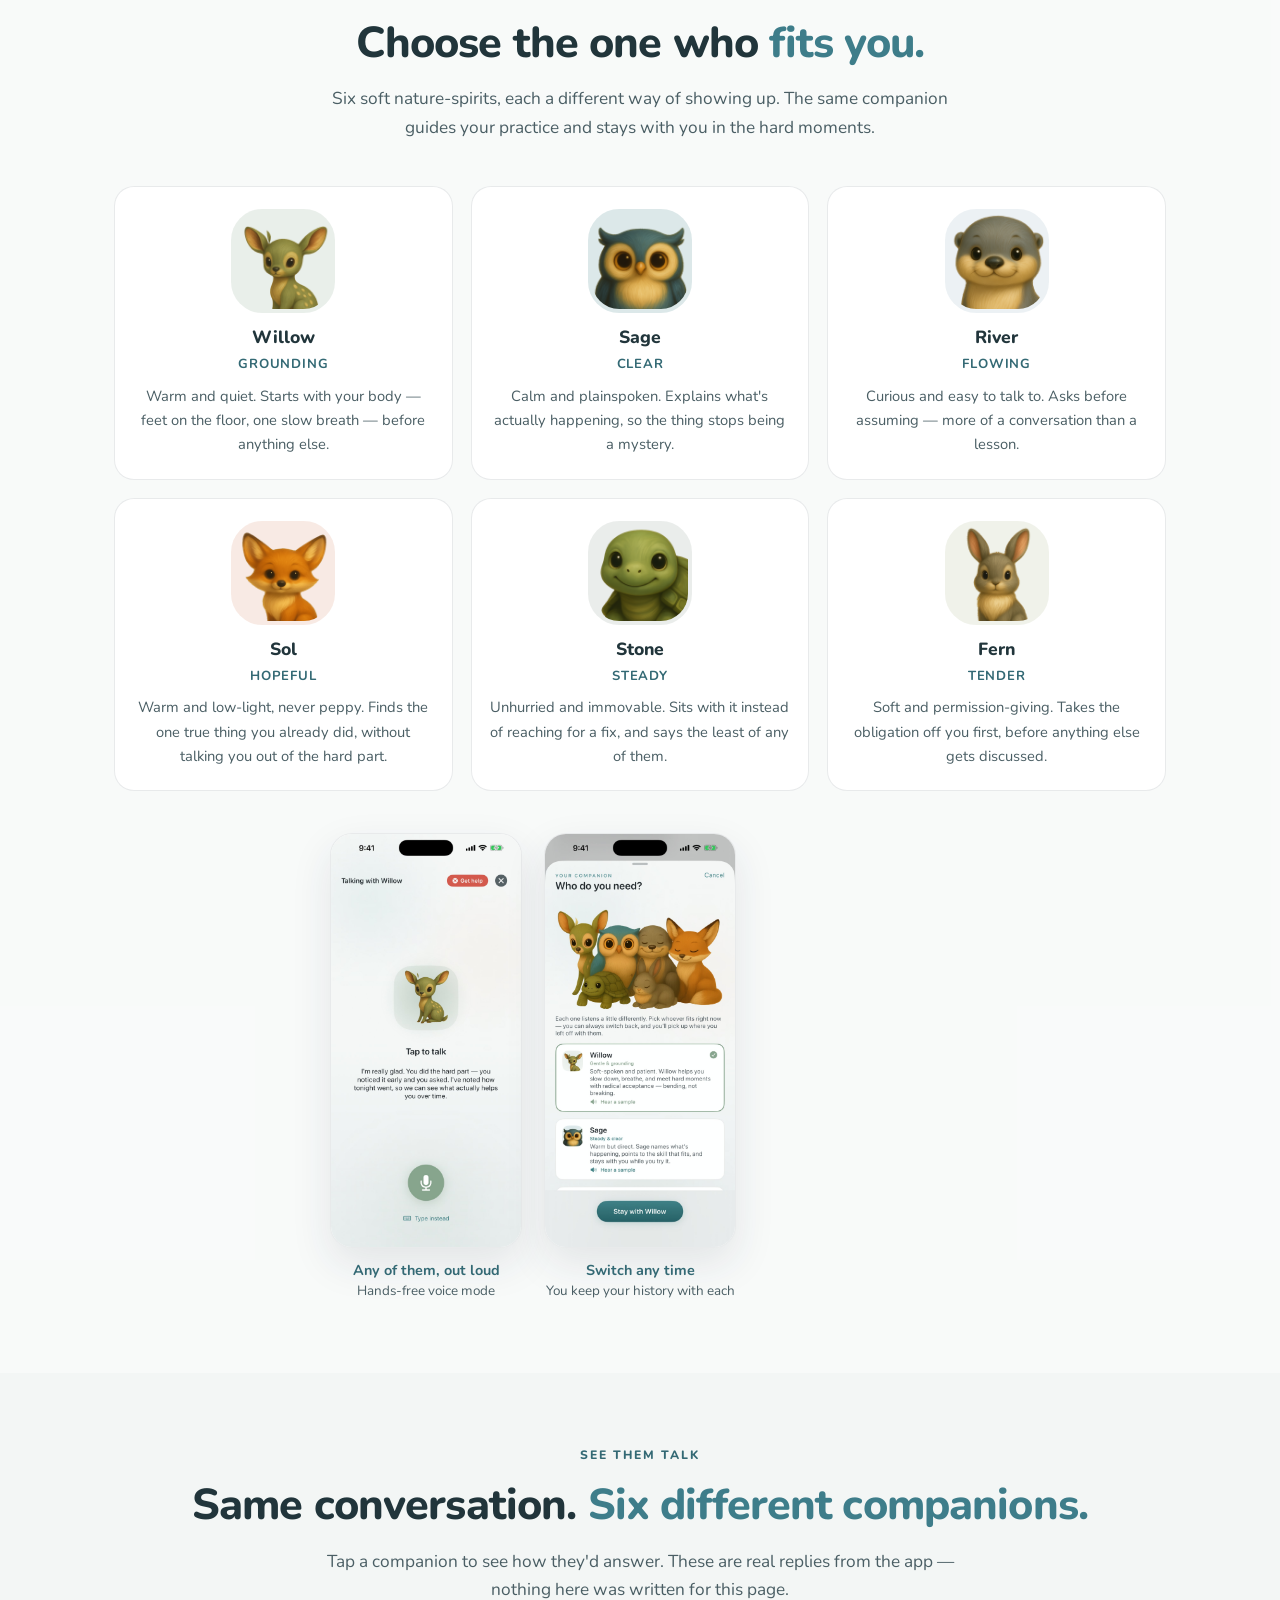
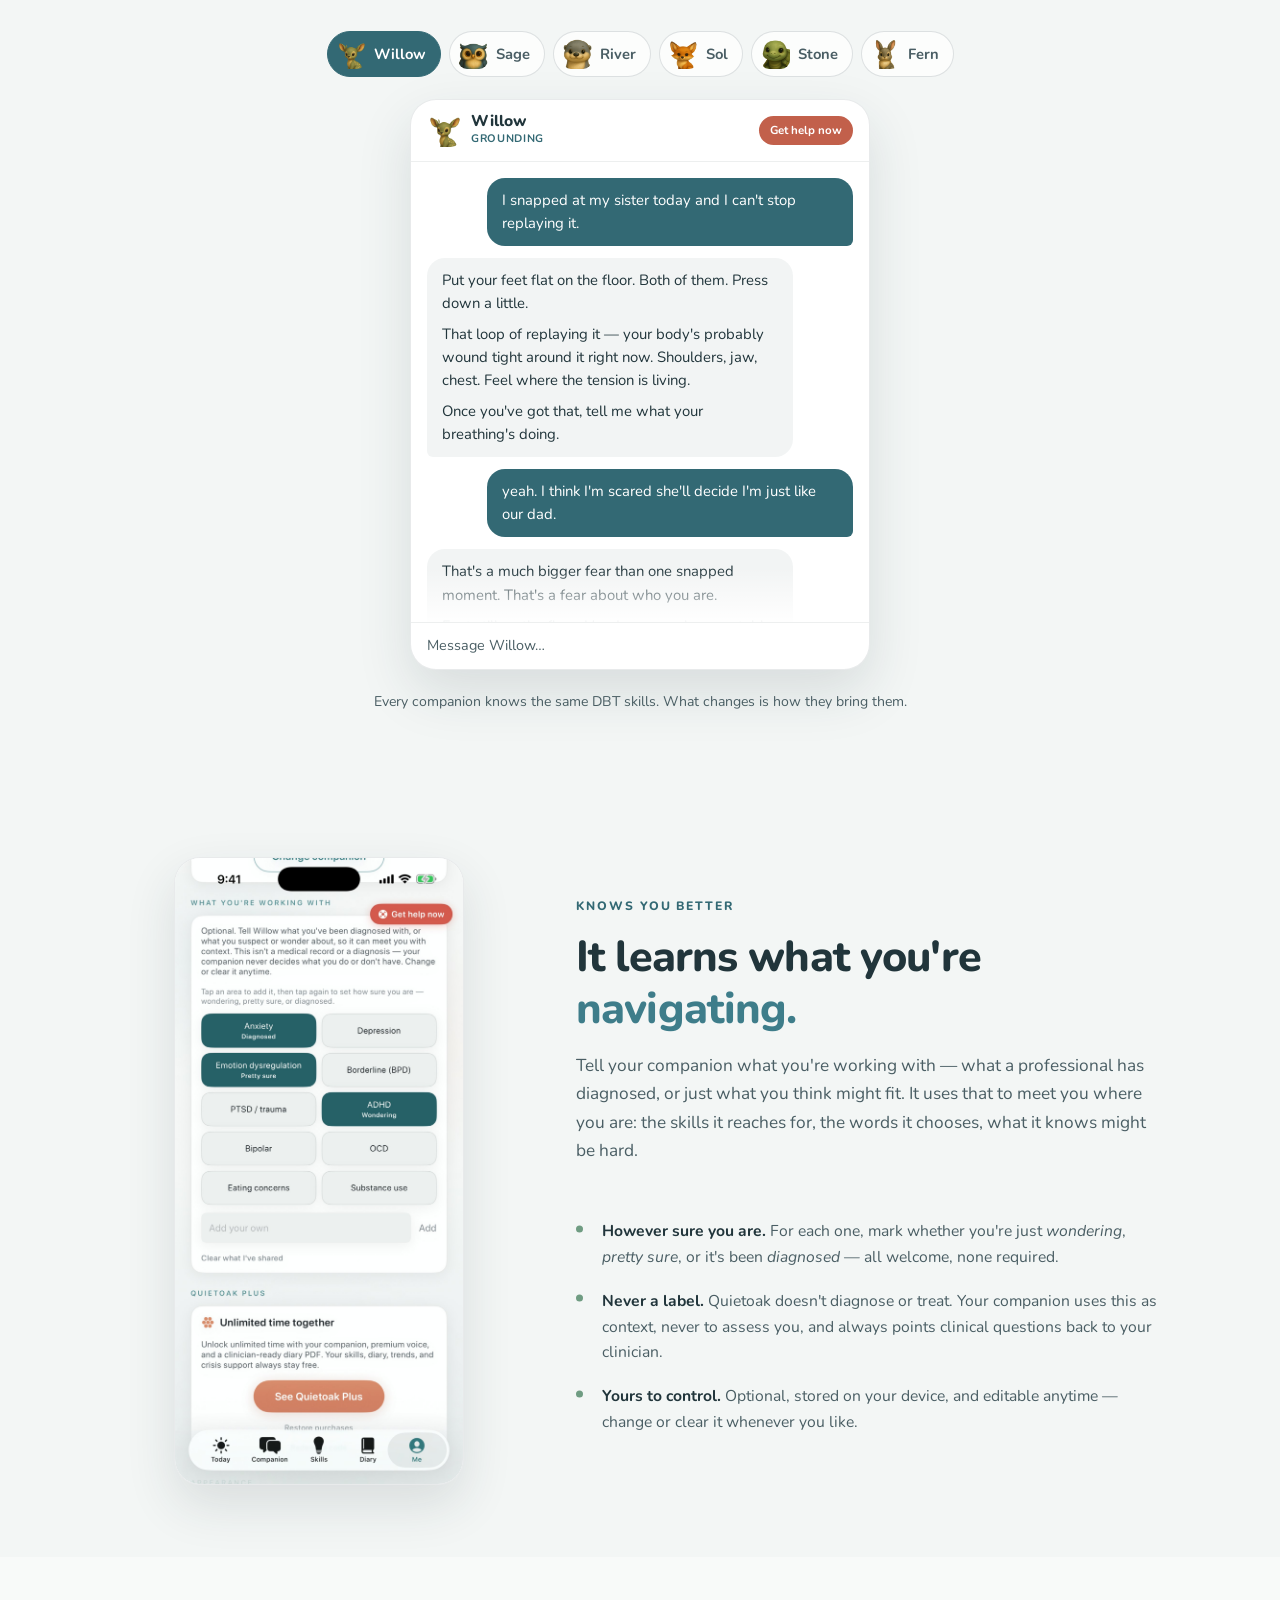
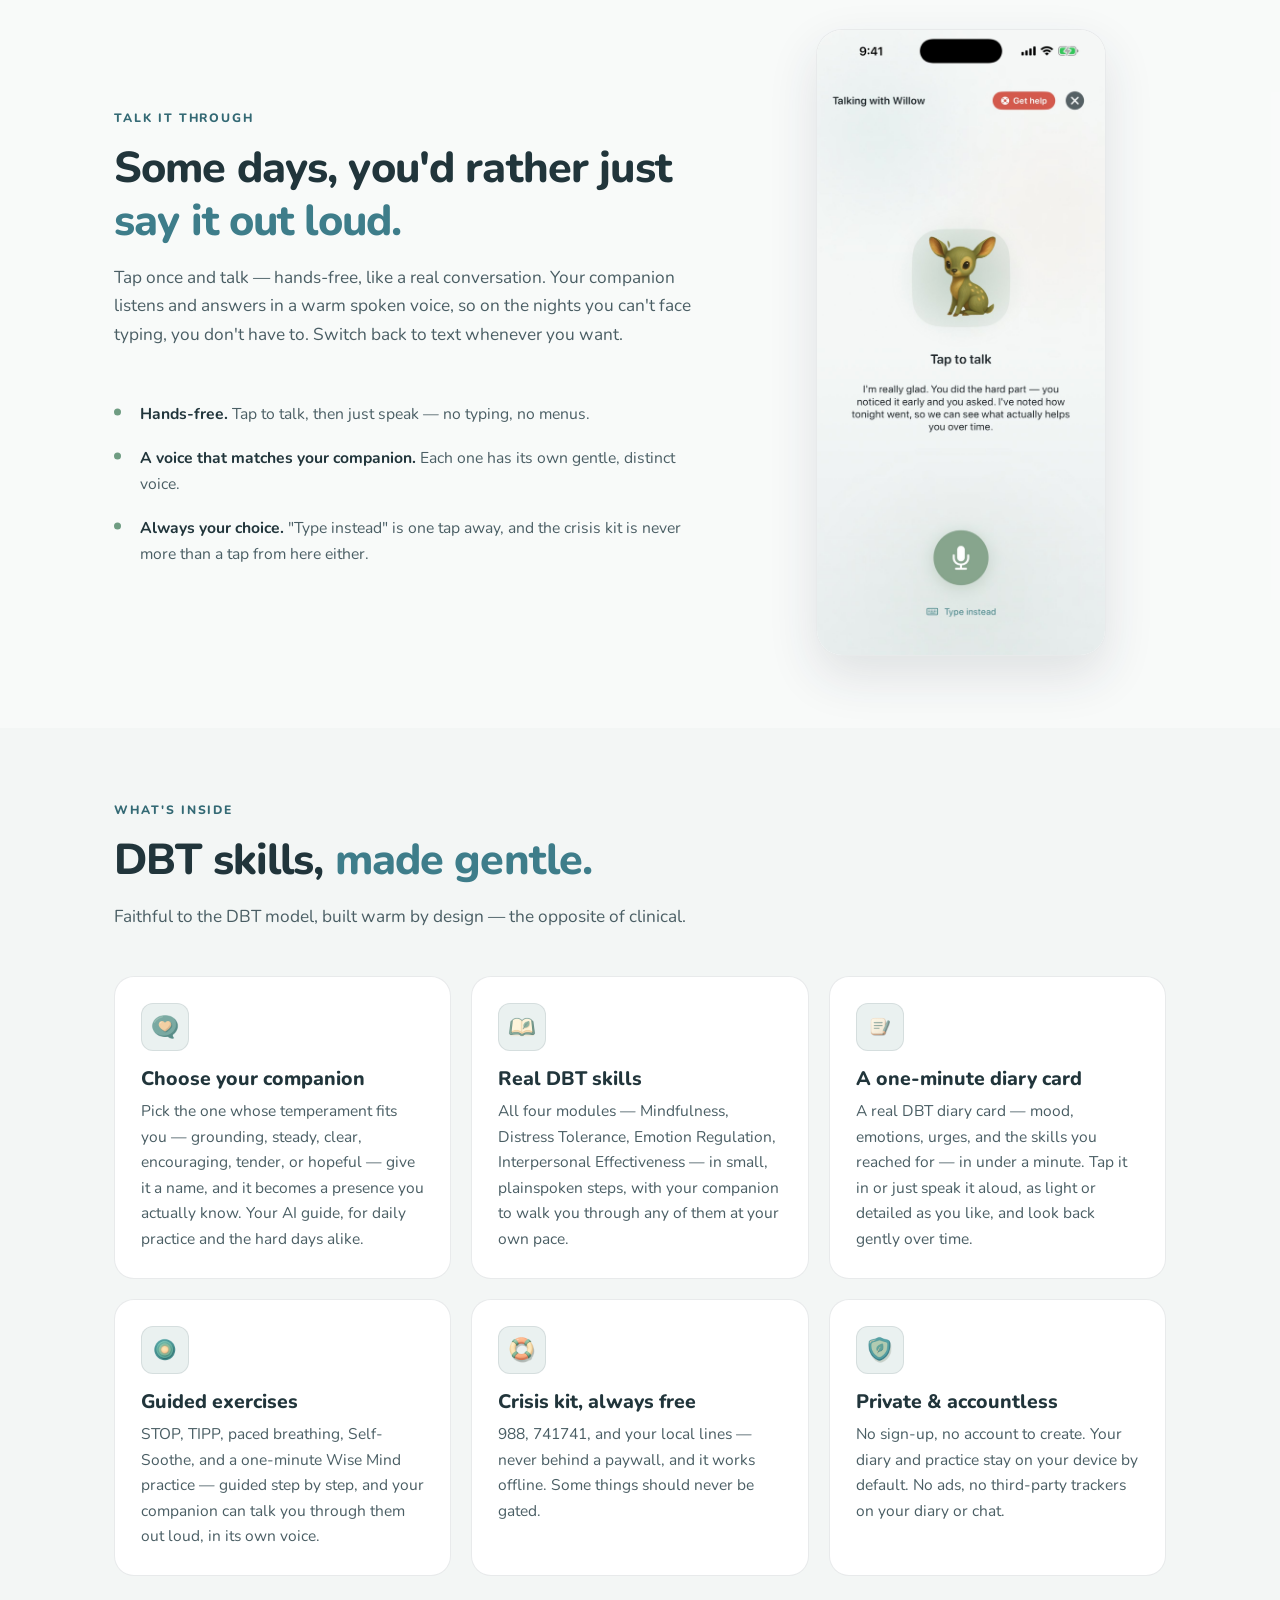
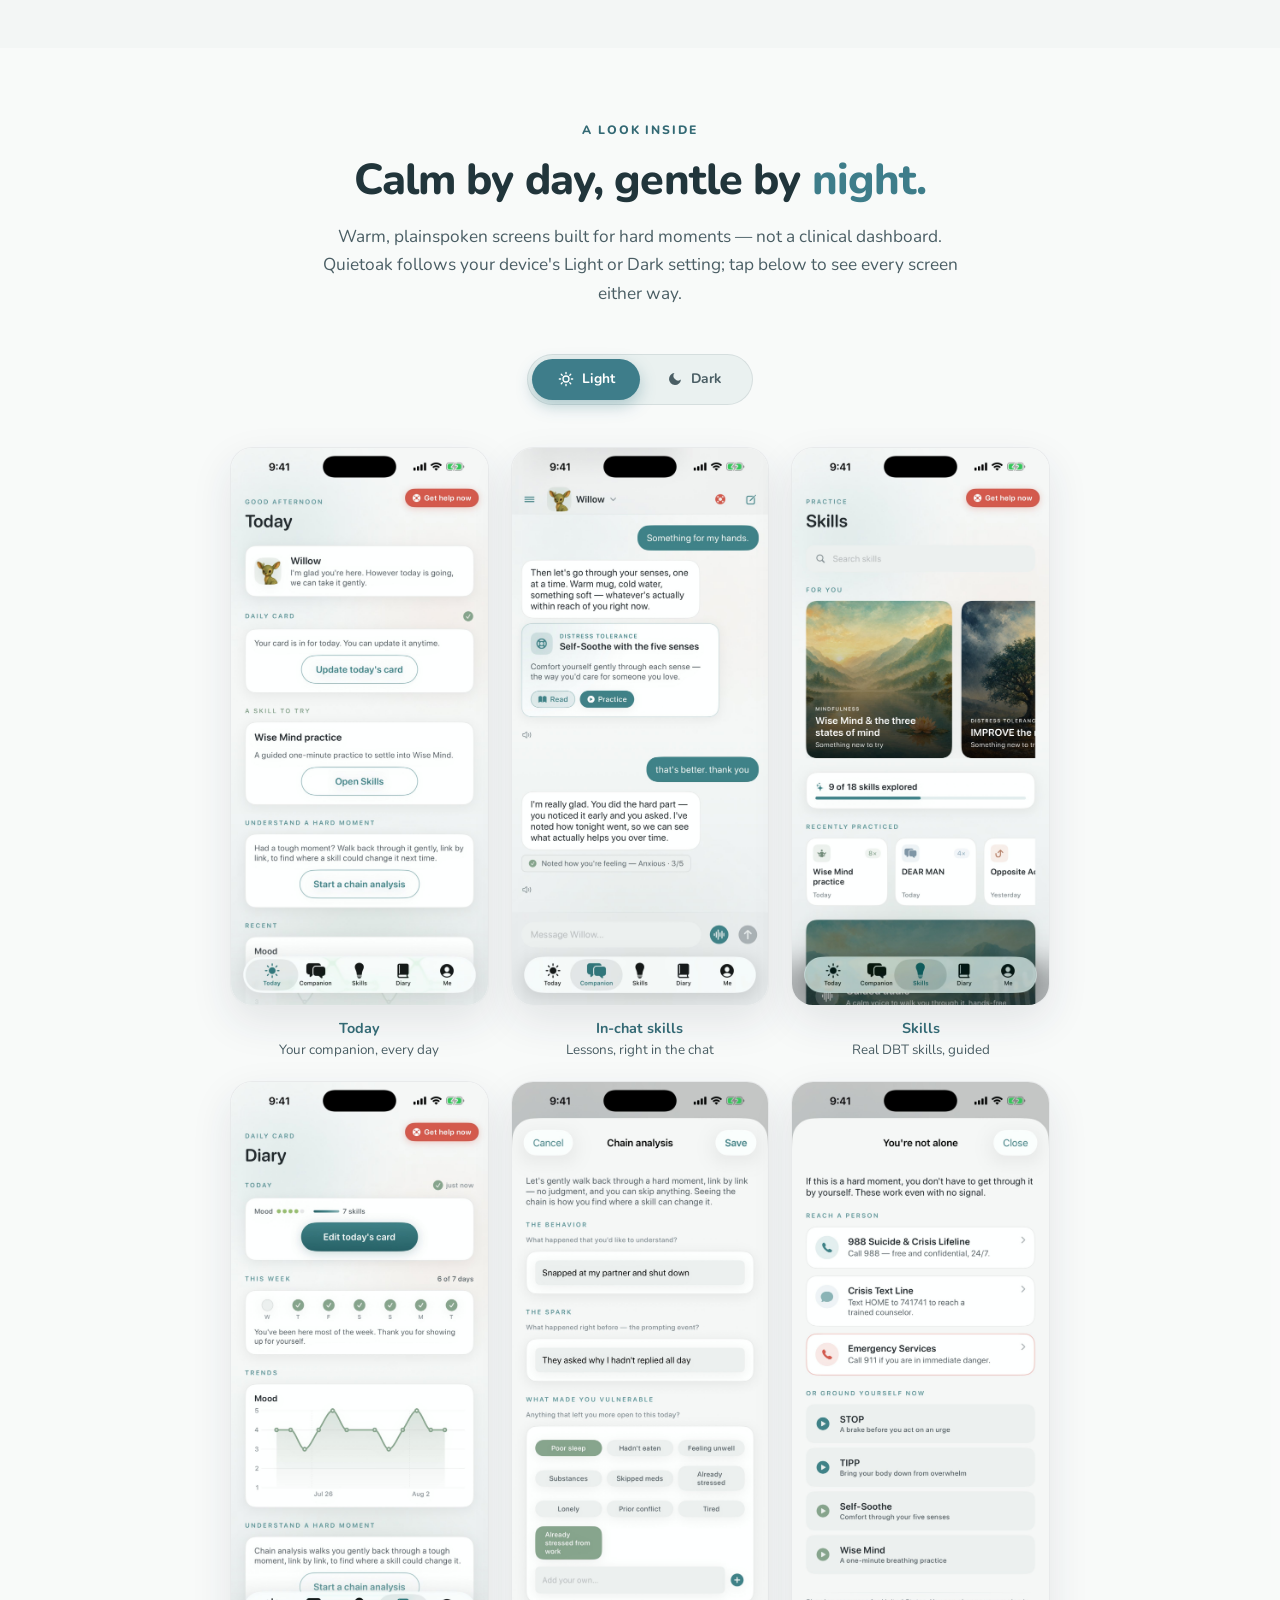
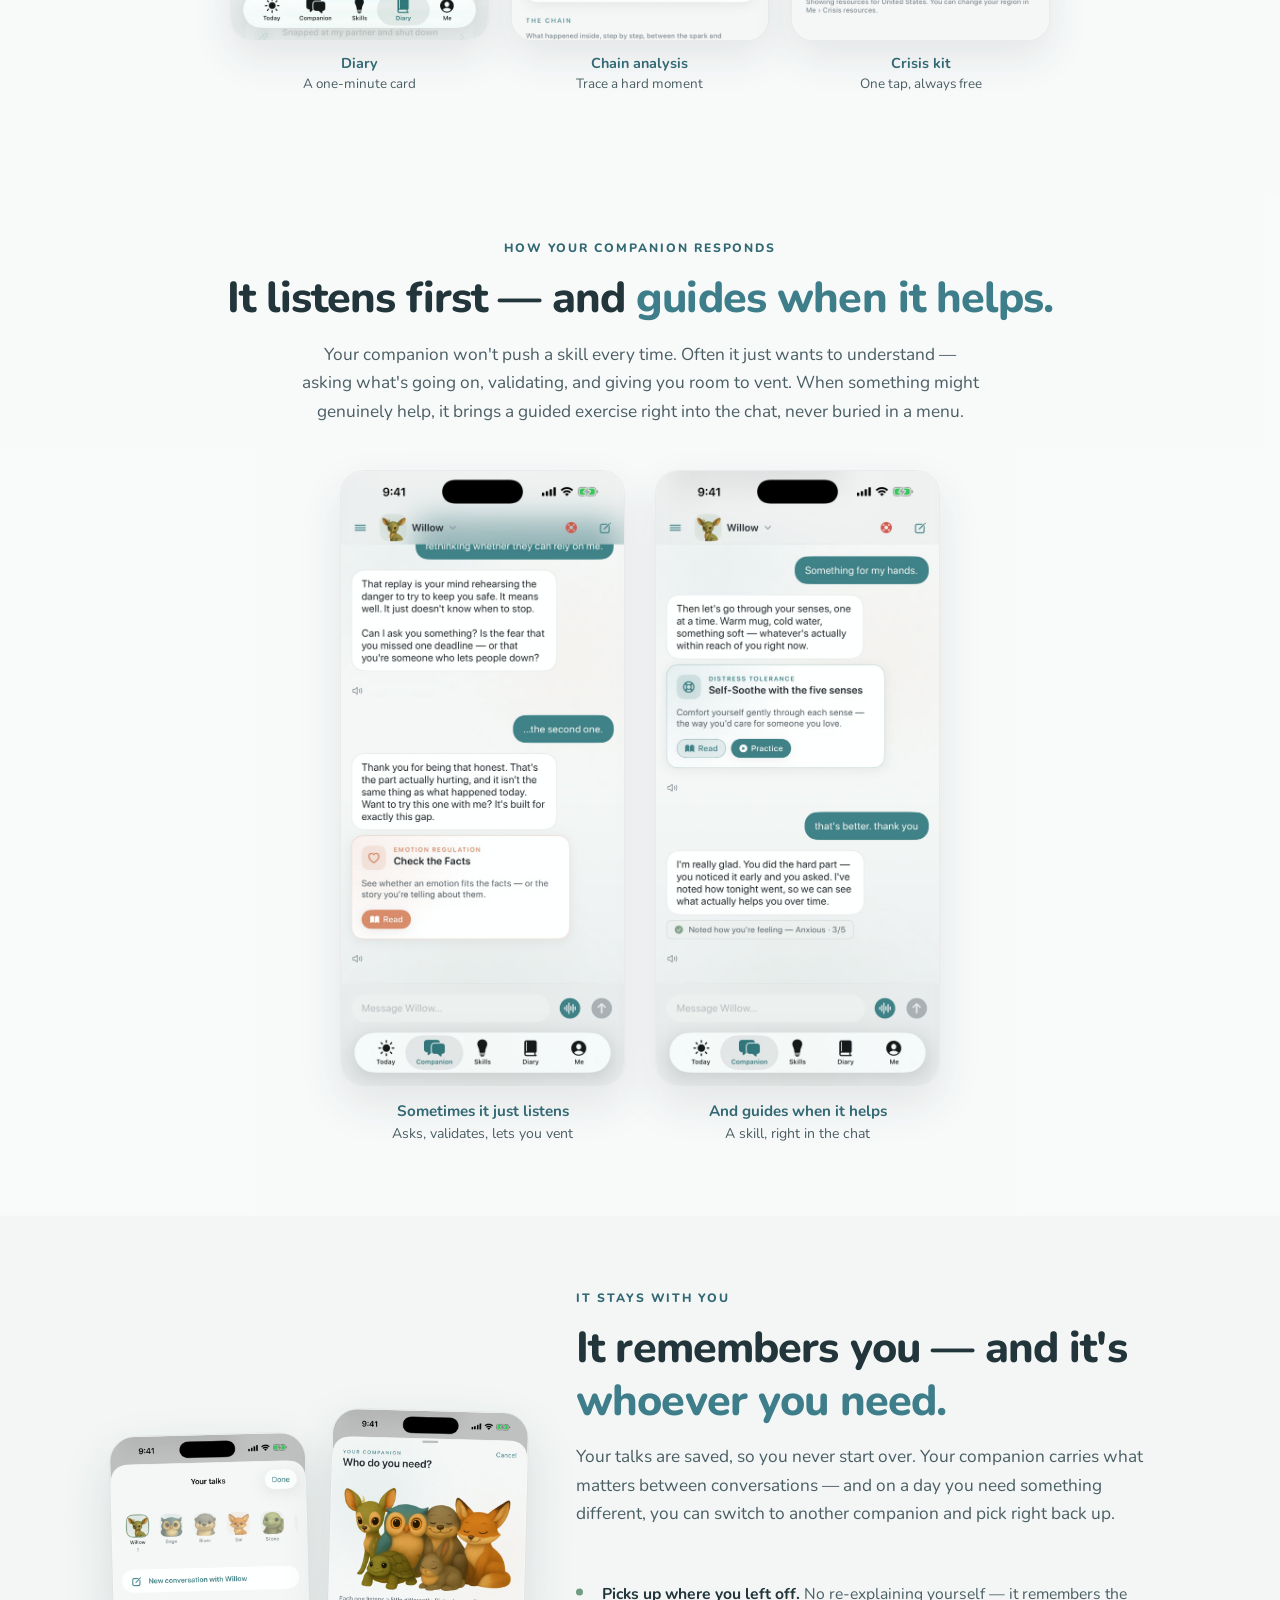
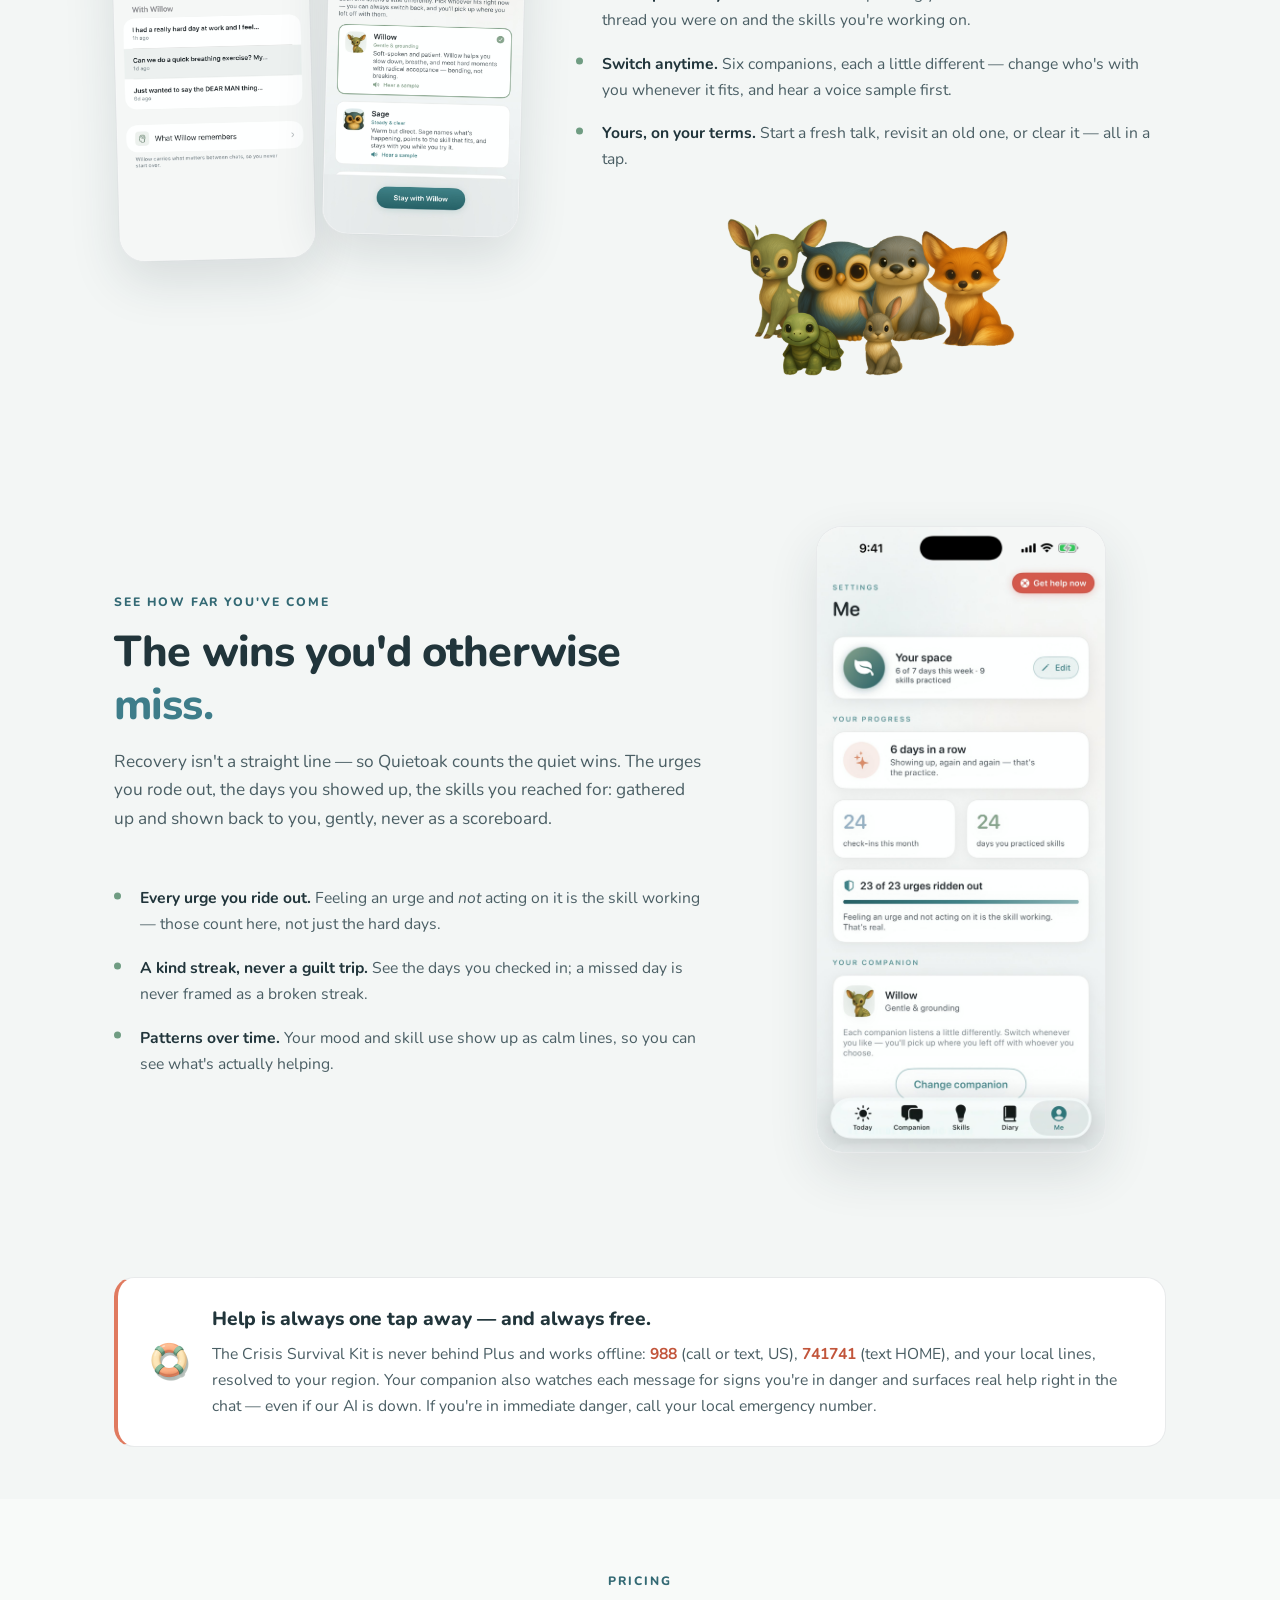
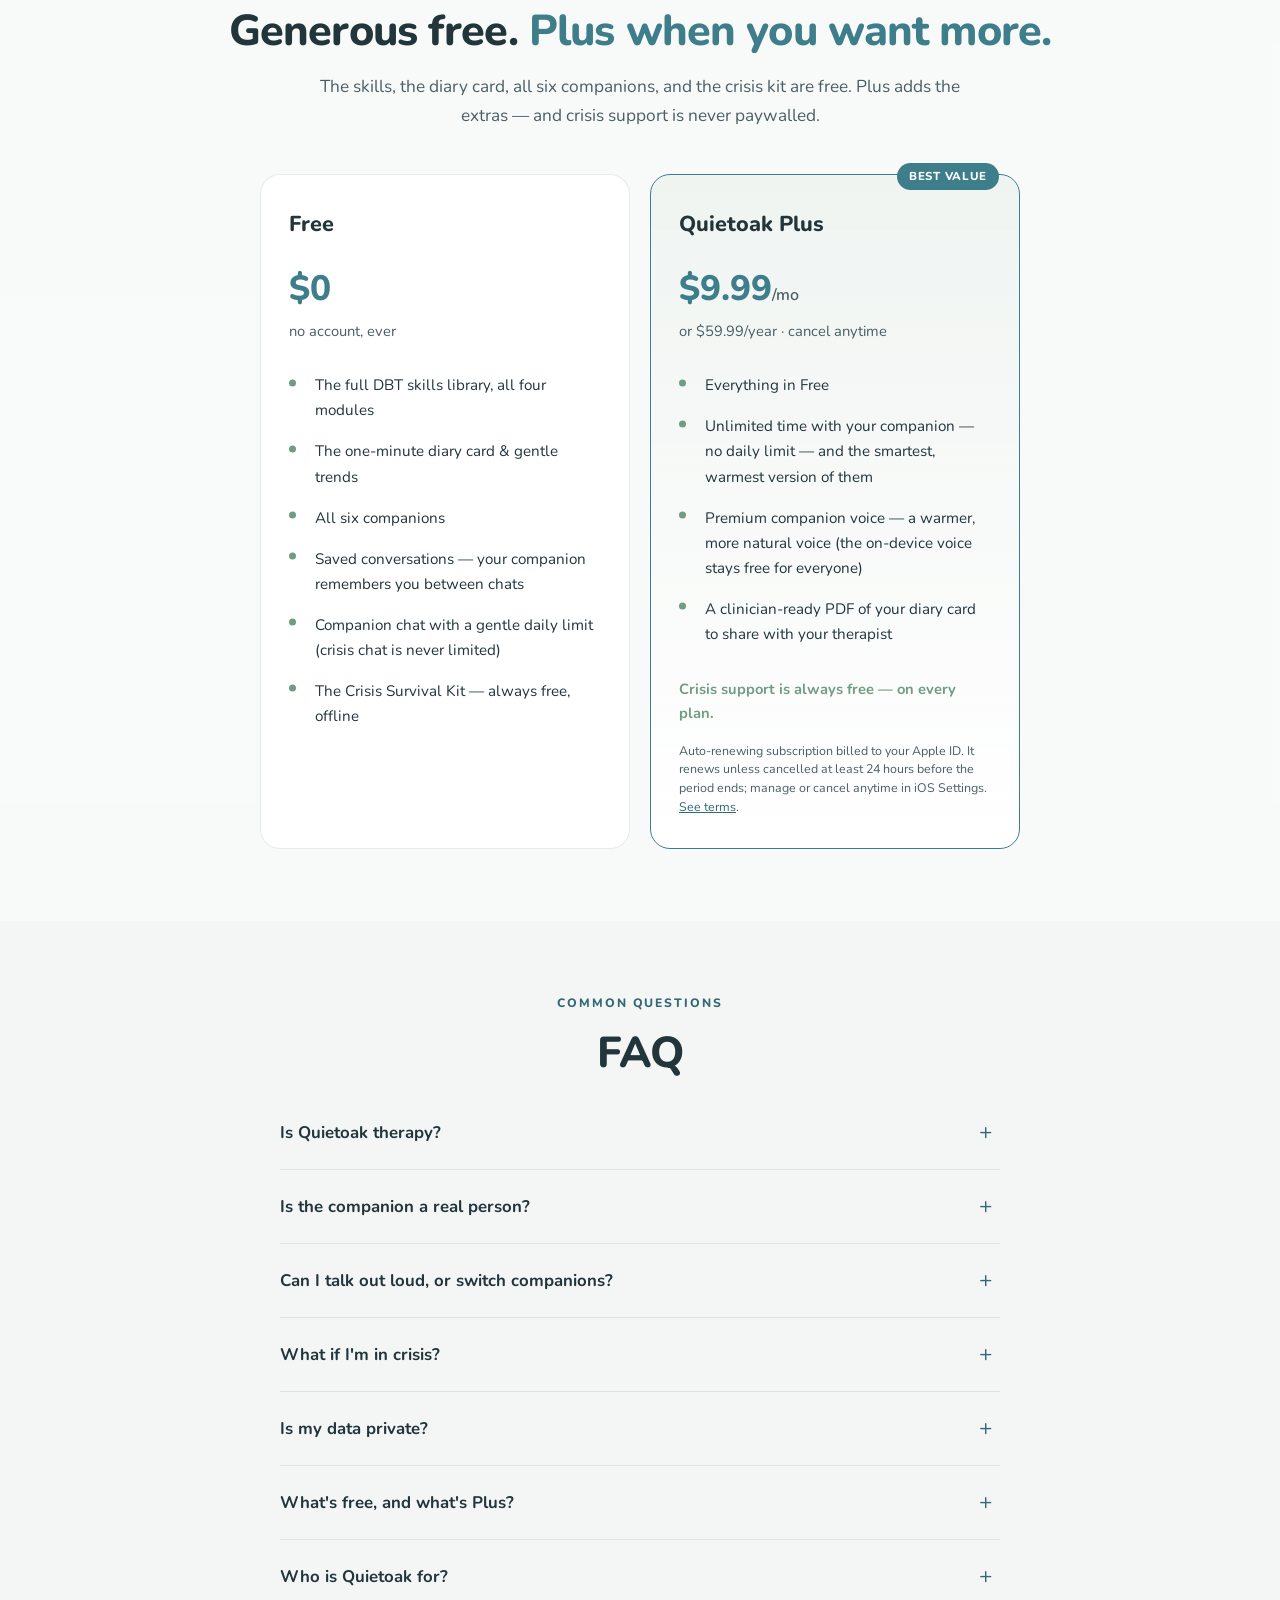
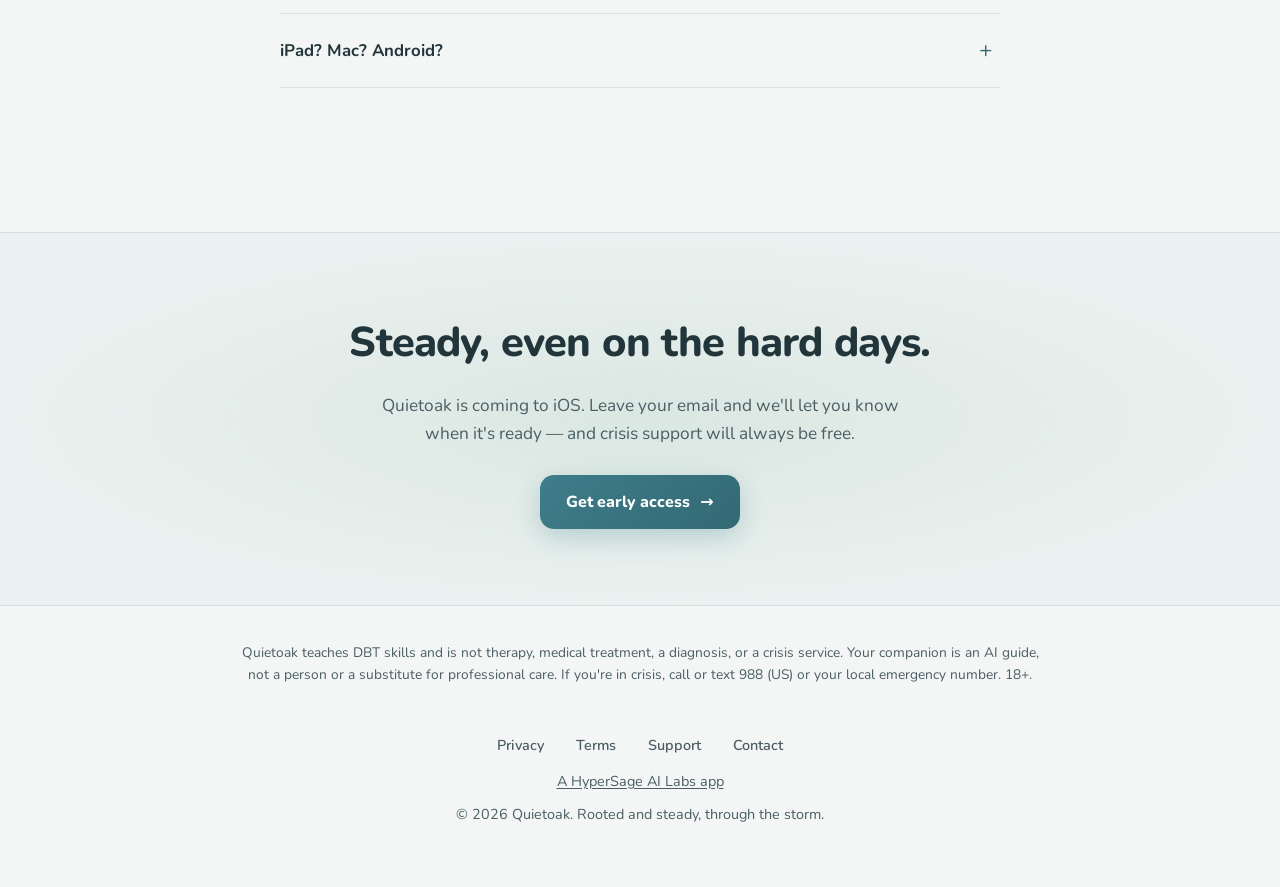
==== commit 3d8b82a1: "Show the companions actually talking, not six copies of the empty screen The page had six phone scre" ====
--- a/index.html
+++ b/index.html
@@ -347,22 +347,48 @@
 
     /* ===== COMPANIONS ===== */
 
-    /* ── One shared message, six real replies ─────────────────────────────
-       These quotes live INSIDE the companion cards on purpose. They were a
-       second six-card grid directly below this one — same six avatars, names
-       and roles twice in a row, which just read as a repeat. One pass over the
-       six companions, not two. */
-    .voices-prompt { max-width: 560px; margin: 0 auto 30px; text-align: center; }
-    .voices-prompt .vp-label { font-size: 0.74rem; font-weight: 700; letter-spacing: 0.08em;
-      text-transform: uppercase; color: var(--muted-fg); margin-bottom: 8px; }
-    .voices-prompt .vp-bubble { display: inline-block; background: var(--primary-dark); color: #fff;
-      border-radius: 20px 20px 6px 20px; padding: 13px 20px; font-size: 1rem; line-height: 1.5;
-      box-shadow: 0 10px 26px rgba(33,53,59,0.14); }
-    .voices-prompt .vp-foot { font-size: 0.85rem; color: var(--muted-fg); margin-top: 12px; }
-    .companion-card .cc-reply { margin-top: 12px; padding-top: 12px; border-top: 1px solid rgba(33,53,59,0.10); }
-    .companion-card .cc-reply p { font-size: 0.92rem; line-height: 1.5; color: var(--fg); margin: 0; }
-    .companion-card .cc-move { margin-top: 8px; font-size: 0.76rem; color: var(--muted-fg); }
-    .companion-card .cc-move strong { color: var(--primary-dark); }
+    /* ── One conversation, six companions ─────────────────────────────────
+       Real transcripts swapped by the tab strip. Replaced a grid of six
+       empty-state screenshots whose only difference was the suggestion chips
+       (which are random from one shared pool, NOT per-companion). */
+    .cv-tabs { display: flex; flex-wrap: wrap; justify-content: center; gap: 8px; margin: 26px auto 22px; max-width: 700px; }
+    .cv-tab { display: flex; align-items: center; gap: 8px; padding: 7px 14px 7px 8px; border-radius: 999px;
+      border: 1px solid rgba(33,53,59,0.14); background: rgba(255,255,255,0.72); cursor: pointer;
+      font: inherit; font-size: 0.92rem; font-weight: 700; color: var(--muted-fg); transition: all .18s ease; }
+    .cv-tab img { width: 30px; height: 30px; border-radius: 30%; object-fit: contain; }
+    .cv-tab:hover { border-color: rgba(33,53,59,0.28); color: var(--fg); }
+    .cv-tab.is-on { background: var(--primary-dark); border-color: var(--primary-dark); color: #fff; }
+    .cv-phone { max-width: 460px; margin: 0 auto; background: var(--card, #fff); border: 1px solid rgba(33,53,59,0.10);
+      border-radius: 26px; overflow: hidden; box-shadow: 0 22px 54px rgba(33,53,59,0.13); }
+    .cv-head { display: flex; align-items: center; gap: 10px; padding: 13px 16px; border-bottom: 1px solid rgba(33,53,59,0.08); }
+    .cv-head-img { width: 34px; height: 34px; border-radius: 30%; object-fit: contain; }
+    .cv-head-name { font-weight: 800; font-size: 0.98rem; line-height: 1.1; }
+    .cv-head-role { font-size: 0.68rem; font-weight: 700; letter-spacing: 0.06em; text-transform: uppercase; color: var(--primary-dark); }
+    .cv-help { margin-left: auto; font-size: 0.72rem; font-weight: 700; color: #fff; background: #C2604B;
+      padding: 5px 11px; border-radius: 999px; white-space: nowrap; }
+    /* The transcript is a real one, so it is longer than the panel. Wrap it so a
+       fade can signal there is more — a nested scroller with a hard edge just
+       reads as a cut-off screenshot. */
+    .cv-scroll { position: relative; }
+    .cv-scroll::after { content: ''; position: absolute; left: 0; right: 0; bottom: 0; height: 54px;
+      background: linear-gradient(to bottom, rgba(255,255,255,0), rgba(255,255,255,0.96));
+      pointer-events: none; border-radius: 0 0 4px 4px; }
+    .cv-thread { padding: 16px; max-height: 460px; overflow-y: auto; display: flex; flex-direction: column; gap: 12px;
+      scrollbar-width: thin; scroll-behavior: smooth; }
+    .cv-msg { max-width: 86%; padding: 11px 15px; border-radius: 18px; font-size: 0.93rem; line-height: 1.55; }
+    .cv-msg p { margin: 0 0 8px; } .cv-msg p:last-child { margin: 0; }
+    .cv-me { align-self: flex-end; background: var(--primary-dark); color: #fff; border-bottom-right-radius: 6px; }
+    .cv-them { align-self: flex-start; background: rgba(33,53,59,0.055); color: var(--fg); border-bottom-left-radius: 6px; }
+    .cv-card { align-self: flex-start; max-width: 86%; border: 1px solid rgba(33,53,59,0.14); border-radius: 16px;
+      padding: 12px 14px; background: #fff; }
+    .cv-card .k { font-size: 0.66rem; font-weight: 800; letter-spacing: 0.07em; text-transform: uppercase; color: var(--primary-dark); }
+    .cv-card .t { font-weight: 800; margin: 3px 0 4px; }
+    .cv-card .s { font-size: 0.86rem; color: var(--muted-fg); }
+    .cv-card ol { margin: 9px 0 0; padding-left: 18px; font-size: 0.84rem; color: var(--muted-fg); }
+    .cv-card ol li { margin-bottom: 3px; }
+    .cv-composer { padding: 11px 16px; border-top: 1px solid rgba(33,53,59,0.08); color: var(--muted-fg); font-size: 0.9rem; }
+    .cv-foot { text-align: center; color: var(--muted-fg); font-size: 0.88rem; margin: 20px auto 0; }
+    @media (prefers-reduced-motion: reduce) { .cv-tab { transition: none; } }
     .companions-grid {
       display: grid; grid-template-columns: repeat(3, 1fr); gap: 18px;
     }
@@ -610,57 +636,42 @@
       <h2 style="text-align:center;">Choose the one who <em>fits you.</em></h2>
       <p class="lede" style="text-align:center; margin-left:auto; margin-right:auto;">Six soft nature-spirits, each a different way of showing up. The same companion guides your practice and stays with you in the hard moments.</p>
       <!-- Order matches the in-app onboarding catalog: willow, sage, river, sol, stone, fern. -->
-      <!-- One shared message, so the six replies below are directly comparable.
-           Every quote in the cards is REAL output captured from the shipping app
-           (same prompt, same profile, six companion_ids) — not written for this
-           page. Re-capture rather than edit if the personas change. -->
-      <div class="voices-prompt">
-        <div class="vp-label">You type</div>
-        <div class="vp-bubble">I snapped at my sister today and I can&rsquo;t stop replaying it.</div>
-        <div class="vp-foot">Their real replies &mdash; nothing here was written for this page.</div>
-      </div>
       <div class="companions-grid">
         <div class="companion-card willow">
           <img src="companions/willow-card.png?v=20260804e" alt="Willow, a fawn">
           <div class="name">Willow</div>
           <div class="role">Grounding</div>
           <p>Warm and quiet. Starts with your body — feet on the floor, one slow breath — before anything else.</p>
-          <div class="cc-reply"><p>&ldquo;Put your feet flat on the floor. Both of them. Press down a little.&rdquo;</p><div class="cc-move">starts with your <strong>body</strong></div></div>
         </div>
         <div class="companion-card sage">
           <img src="companions/sage-card.png?v=20260804e" alt="Sage, an owl">
           <div class="name">Sage</div>
           <div class="role">Clear</div>
           <p>Calm and plainspoken. Explains what's actually happening, so the thing stops being a mystery.</p>
-          <div class="cc-reply"><p>&ldquo;That&rsquo;s rumination &mdash; the reason it won&rsquo;t stop is that it&rsquo;s masquerading as problem-solving.&rdquo;</p><div class="cc-move">names the <strong>mechanism</strong></div></div>
         </div>
         <div class="companion-card river">
           <img src="companions/river-card.png?v=20260804e" alt="River, an otter">
           <div class="name">River</div>
           <div class="role">Flowing</div>
           <p>Curious and easy to talk to. Asks before assuming — more of a conversation than a lesson.</p>
-          <div class="cc-reply"><p>&ldquo;What actually happened right before you snapped &mdash; like, what was she doing or saying?&rdquo;</p><div class="cc-move"><strong>asks</strong> before assuming</div></div>
         </div>
         <div class="companion-card sol">
           <img src="companions/sol-card.png?v=20260804e" alt="Sol, a fox">
           <div class="name">Sol</div>
           <div class="role">Hopeful</div>
           <p>Warm and low-light, never peppy. Finds the one true thing you already did, without talking you out of the hard part.</p>
-          <div class="cc-reply"><p>&ldquo;You called it snapping. You didn&rsquo;t dress it up, didn&rsquo;t say she started it or you were tired.&rdquo;</p><div class="cc-move">finds what&rsquo;s <strong>already true</strong></div></div>
         </div>
         <div class="companion-card stone">
           <img src="companions/stone-card.png?v=20260804e" alt="Stone, a tortoise">
           <div class="name">Stone</div>
           <div class="role">Steady</div>
           <p>Unhurried and immovable. Sits with it instead of reaching for a fix, and says the least of any of them.</p>
-          <div class="cc-reply"><p>&ldquo;That loop is a hard place to be. I&rsquo;m here. We can sit with this one for a minute.&rdquo;</p><div class="cc-move"><strong>doesn&rsquo;t rush</strong> you to a fix</div></div>
         </div>
         <div class="companion-card fern">
           <img src="companions/fern-card.png?v=20260804e" alt="Fern, a rabbit">
           <div class="name">Fern</div>
           <div class="role">Tender</div>
           <p>Soft and permission-giving. Takes the obligation off you first, before anything else gets discussed.</p>
-          <div class="cc-reply"><p>&ldquo;You&rsquo;re allowed to have snapped at her. Not &ldquo;it was fine&rdquo; &mdash; allowed.&rdquo;</p><div class="cc-move">leads with <strong>permission</strong></div></div>
         </div>
       </div>
 
@@ -674,6 +685,45 @@
           <div class="screen-label"><strong>Switch any time</strong>You keep your history with each</div>
         </div>
       </div>
+    </div>
+  </section>
+
+
+  <!-- ===== ONE CONVERSATION, SIX COMPANIONS ===== -->
+  <!-- Real transcripts. Each was captured from the shipping app by sending the
+       SAME three messages with the same profile and only companion_id changed,
+       so the differences below are the personas, not the writing. The skill
+       cards are the app's own — emitted by the model's terminal tool, not
+       mocked. Re-capture rather than edit if the personas change; there is a
+       capture script pattern in the FINAL-REVIEW notes.
+       This replaced a grid of empty-state screenshots that differed only by
+       their suggestion chips — which are drawn at random from ONE shared pool
+       and are not per-companion at all. -->
+  <section class="section-block" id="conversation">
+    <div class="container">
+      <div class="section-eyebrow" style="text-align:center;">See them talk</div>
+      <h2 style="text-align:center;">Same conversation. <em>Six different companions.</em></h2>
+      <p class="lede" style="text-align:center; margin: 0 auto 8px;">Tap a companion to see how they'd answer. These are real replies from the app &mdash; nothing here was written for this page.</p>
+
+      <div class="cv-tabs" role="tablist" aria-label="Choose a companion">
+          <button class="cv-tab is-on" data-c="willow" type="button" aria-selected="true" role="tab"><img src="companions/willow-card.png?v=20260804e" alt=""><span>Willow</span></button>
+          <button class="cv-tab" data-c="sage" type="button" aria-selected="false" role="tab"><img src="companions/sage-card.png?v=20260804e" alt=""><span>Sage</span></button>
+          <button class="cv-tab" data-c="river" type="button" aria-selected="false" role="tab"><img src="companions/river-card.png?v=20260804e" alt=""><span>River</span></button>
+          <button class="cv-tab" data-c="sol" type="button" aria-selected="false" role="tab"><img src="companions/sol-card.png?v=20260804e" alt=""><span>Sol</span></button>
+          <button class="cv-tab" data-c="stone" type="button" aria-selected="false" role="tab"><img src="companions/stone-card.png?v=20260804e" alt=""><span>Stone</span></button>
+          <button class="cv-tab" data-c="fern" type="button" aria-selected="false" role="tab"><img src="companions/fern-card.png?v=20260804e" alt=""><span>Fern</span></button>
+      </div>
+
+      <div class="cv-phone">
+        <div class="cv-head">
+          <img class="cv-head-img" src="companions/willow-card.png?v=20260804e" alt="">
+          <div><div class="cv-head-name">Willow</div><div class="cv-head-role">Grounding</div></div>
+          <span class="cv-help">Get help now</span>
+        </div>
+        <div class="cv-scroll"><div class="cv-thread" id="cvThread"></div></div>
+        <div class="cv-composer"><span>Message Willow&hellip;</span></div>
+      </div>
+      <p class="cv-foot">Every companion knows the same DBT skills. What changes is how they bring them.</p>
     </div>
   </section>
 
@@ -1042,5 +1092,63 @@
     })();
   </script>
 
+
+  <script>
+  /* Real captured transcripts, one per companion. See the comment above the
+     #conversation section: same three messages, same profile, only
+     companion_id changed. */
+  (function () {
+    var CV = {"willow": [{"u": "I snapped at my sister today and I can't stop replaying it.", "r": "<p>Put your feet flat on the floor. Both of them. Press down a little.</p><p>That loop of replaying it — your body&#x27;s probably wound tight around it right now. Shoulders, jaw, chest. Feel where the tension is living.</p><p>Once you&#x27;ve got that, tell me what your breathing&#x27;s doing.</p>"}, {"u": "yeah. I think I'm scared she'll decide I'm just like our dad.", "r": "<p>That&#x27;s a much bigger fear than one snapped moment. That&#x27;s a fear about who you are.</p><p>Feet still on the floor. Hands on your lap or a table — feel the weight of them there for a second.</p><p>Here&#x27;s what I&#x27;m hearing: you snapped. That happened. And your mind jumped to &quot;this means I&#x27;m like him&quot; — and that&#x27;s the real wound, not the snap itself. Those aren&#x27;t the same thing, and we can look at them separately.</p><p>Right now, though — while your body&#x27;s still holding that fear — I want to offer you <strong>Check the Facts</strong>. Not to talk you out of the scared, but to give it some room to breathe. One snap at your sister, versus a whole pattern of who you are — what does the evidence actually say?</p>", "card": {"title": "Check the Facts", "module": "Emotion Regulation", "summary": "Notice when an emotion is bigger than the facts of the situation actually warrant.", "steps": ["Name the emotion and how strong it is (0-100).", "What's the event that prompted it? Just the facts.", "What are you assuming or interpreting? Is there another read?", "Does the intensity fit the facts? If not, what would?"]}}, {"u": "what can I actually do about it right now?", "r": "<p>Right now, in this moment: you can&#x27;t un-snap it, and you can&#x27;t fix how she&#x27;s feeling yet. What you <em>can</em> do is stop the replay.</p><p>One thing. Go text or call her — not to apologize perfectly or explain yourself, just to say one true sentence. &quot;I snapped at you and I didn&#x27;t like how I did that&quot; or &quot;I&#x27;m sorry, that wasn&#x27;t okay.&quot; Short. That&#x27;s it.</p><p>The reason: your brain is stuck in the loop because part of you knows something&#x27;s unfinished. One honest sentence closes that loop. Then your body can actually settle, and you can think clearly about what comes next.</p><p>Can you do that one thing right now?</p>"}], "sage": [{"u": "I snapped at my sister today and I can't stop replaying it.", "r": "<p>That&#x27;s rumination — and the reason it won&#x27;t stop is that it&#x27;s masquerading as problem-solving. Every replay feels like it&#x27;s about to produce the sentence that fixes it, the apology that lands right, the moment where you can rewind it. So your mind keeps running it again.</p><p>Two things here, and they&#x27;re different problems:</p><p>(1) The actual event — you snapped at your sister. That happened, it&#x27;s real, and it probably needs an apology or a conversation. That&#x27;s a twenty-minute problem, maybe less.</p><p>(2) What your mind is doing <em>with</em> it afterward — the loop, the replay, the &quot;I can&#x27;t believe I did that&quot; that won&#x27;t shut off. That&#x27;s a nervous-system problem, and it&#x27;s running on a different track than the first one.</p><p>Right now, only the second one is in the room. The replay isn&#x27;t helping you figure out what to say to her; it&#x27;s just the alarm system staying loud after the moment is over.</p><p>The move here is to interrupt the loop before you go back to her. One small thing: notice that you&#x27;re replaying it (that&#x27;s mindfulness — just observing it&#x27;s there), and then deliberately shift your attention somewhere else for five minutes. Not forever, not &quot;get over it&quot; — just five minutes on something that takes focus: a task, a show, a walk. The loop will still be there when you come back, but the five-minute break tells your nervous system the crisis is over.</p><p>Then, when you&#x27;re steadier, you talk to her. The apology will land better when you&#x27;re not in the replay anymore.</p><p>Does that land?</p>"}, {"u": "yeah. I think I'm scared she'll decide I'm just like our dad.", "r": "<p>That&#x27;s the thing underneath the rumination. You&#x27;re not actually replaying the snap to solve the snap — you&#x27;re replaying it because you&#x27;re terrified of what it <em>means</em> about you.</p><p>Here&#x27;s what&#x27;s happening: one moment where you lost your temper has become evidence in a verdict about your character. Your mind is running the trial in the background, and the verdict it&#x27;s heading toward is &quot;I&#x27;m like him.&quot; That&#x27;s why the replay won&#x27;t stop — it&#x27;s not trying to fix the moment anymore. It&#x27;s trying to prove or disprove who you are.</p><p>This is where <strong>Check the Facts</strong> comes in — and I want to be clear about what that means. It&#x27;s not me arguing you out of your fear. It&#x27;s looking at the actual evidence together.</p><p>One snap at your sister — that&#x27;s a data point. It&#x27;s real, it happened, and it matters. But is it evidence that you&#x27;re like your dad? That would mean: you&#x27;re habitually angry, you hurt people as a pattern, you don&#x27;t care about the damage. So: do you snap at her regularly, or was this an outlier? When you lose it, do you apologize and try to do better, or do you double down? Does the snap define how you treat her most of the time, or is it one moment in a longer pattern of you trying?</p><p>The fear is legitimate. The verdict might not be. Those are different things, and you can hold both at once.</p><p>What does the actual evidence say?</p>"}, {"u": "what can I actually do about it right now?", "r": "<p>Right now, in this moment, you have two concrete moves:</p><p>First: interrupt the loop. You don&#x27;t need to solve the fear or win the argument with yourself. You just need to get the replay to stop running for five minutes. Pick something that takes focus — a task, a show, a walk, anything that pulls your attention somewhere else. The rumination will still be there when you come back, but you&#x27;re telling your nervous system the emergency is over. That&#x27;s the distress-tolerance move.</p><p>Second: write down what you want to say to your sister, or just say it. Not tomorrow, not when you&#x27;re &quot;ready&quot; — now, while you still care that you hurt her. An apology doesn&#x27;t have to be perfect. It just has to be true: &quot;I snapped at you and that wasn&#x27;t fair. I&#x27;m sorry.&quot; That&#x27;s it. The apology is the thing that actually moves the needle on the fear, because it&#x27;s the proof that you&#x27;re not like him — you notice, you care, you say so.</p><p>The fear won&#x27;t disappear after you apologize. But the rumination will have less fuel, because you&#x27;ll have done the thing that matters.</p><p>Which one feels more doable right now — the five-minute break, or reaching out to her?</p>"}], "river": [{"u": "I snapped at my sister today and I can't stop replaying it.", "r": "<p>Okay, what actually happened? Like — what did she say right before you snapped?</p>"}, {"u": "yeah. I think I'm scared she'll decide I'm just like our dad.", "r": "<p>Okay, that&#x27;s a big one. So it&#x27;s not just the snap itself — it&#x27;s what it <em>means</em> about you, in your head.</p><p>But I still don&#x27;t have the picture. What was the actual thing she said, and what did you say back? I want to know what happened, not what you&#x27;re scared it says about you. Those are two different things.</p>"}, {"u": "what can I actually do about it right now?", "r": "<p>Fair question. Here&#x27;s what I&#x27;d actually do: go talk to her. Not to fix it or apologize for being a bad person — just to say what happened from your side.</p><p>Something like: &quot;Hey, I snapped at you earlier and I didn&#x27;t like how I did it. I&#x27;m not mad at you — I got spooked about something and took it out wrong. I wanted you to know that.&quot;</p><p>That&#x27;s it. You don&#x27;t have to convince her you&#x27;re not like your dad. You just tell her the truth: you messed up the tone, and you&#x27;re owning it. People respect that way more than they respect the replaying.</p><p>Does she know you&#x27;re in your head about this right now, or are you still stuck in it alone?</p>"}], "sol": [{"u": "I snapped at my sister today and I can't stop replaying it.", "r": "<p>You called it snapping. Not &quot;she started it,&quot; not &quot;I was tired&quot; — you named your own part without dressing it up. That takes something.</p><p>And it still sits badly. Knowing you snapped doesn&#x27;t unsnap it, and the replay loop is the part that won&#x27;t let go — your mind running it over and over like it can change the moment if it just gets the angle right.</p><p>Here&#x27;s what I&#x27;m noticing: you&#x27;re not trying to escape what happened. You&#x27;re trying to get it right, which is different. That instinct to repair is already moving you toward her.</p><p>The loop itself is a mindfulness moment. Your mind is doing what minds do — holding onto something that landed wrong and turning it over. You don&#x27;t have to stop the replay; you can notice it&#x27;s happening and name it without fighting it. Something like: <em>There&#x27;s the moment again. My mind&#x27;s holding it. That&#x27;s what minds do when something matters.</em> One noticing, no judgment. It won&#x27;t make the replay stop, but it takes the edge off the grip.</p><p>After that settles a little, the actual repair is still there — the conversation you haven&#x27;t had yet. Do you want to walk through what that might sound like?</p>"}, {"u": "yeah. I think I'm scared she'll decide I'm just like our dad.", "r": "<p>That&#x27;s the real thing underneath. Not that you snapped — that one moment could mean you&#x27;re becoming him. That&#x27;s a much bigger fear than the replay.</p><p>Here&#x27;s what I&#x27;m seeing: you&#x27;re already different from that. You snapped, you noticed it, you can&#x27;t stop thinking about how to make it right with her. That&#x27;s not what someone like your dad does. Someone like your dad doesn&#x27;t carry the weight of it afterward. You&#x27;re carrying it, which is exactly why this matters to you.</p><p>The fear makes sense. One moment of losing your temper can sound like a verdict if you&#x27;re already afraid of inheriting something. But a moment isn&#x27;t a pattern, and one snap at your sister isn&#x27;t proof of anything except that you&#x27;re human and you had a hard moment.</p><p>When you talk to her, that fear doesn&#x27;t have to be the whole conversation — but it might be part of it. Something honest like: &quot;I snapped at you, and I hated it. I know that scared me because of our dad, and I need you to know I&#x27;m not okay with that being who I am.&quot; That&#x27;s you drawing a line, not making an excuse. It&#x27;s the opposite of what he&#x27;d do.</p><p>Does that land? And what do you think she needs to hear first — the apology, or that you&#x27;re scared?</p>"}, {"u": "what can I actually do about it right now?", "r": "<p>Right now, you can reach out to her. Not to fix it perfectly — just to move.</p><p>Here&#x27;s the move: <strong>DEAR MAN</strong> is built for this exact moment. It&#x27;s a way to ask for what you need (in this case, a conversation about what happened) without losing yourself in the fear of how she&#x27;ll react.</p><p>The structure is simple:</p><p><strong>Describe</strong> — stick to what actually happened, no spin. &quot;I snapped at you earlier and I&#x27;ve been replaying it all day.&quot;</p><p><strong>Express</strong> — say how you feel about <em>your</em> behavior, not about her. &quot;I hated how I spoke to you. I&#x27;m scared because of where that came from.&quot;</p><p><strong>Assert</strong> — ask for the one thing you need right now. &quot;I want to talk to you about it, and I want you to know I&#x27;m working on it.&quot;</p><p><strong>Reinforce</strong> — why this matters to both of you. &quot;You matter to me, and I don&#x27;t want that moment to be what sits between us.&quot;</p><p>Then the second half: stay <strong>Mindful</strong> of what you actually want (to repair, not to win the argument), <strong>Appear confident</strong> even if you&#x27;re nervous (steady voice, eye contact if you&#x27;re in person), and be willing to <strong>Negotiate</strong> — maybe she needs space first, maybe she wants to talk now. You&#x27;re not controlling the outcome; you&#x27;re just putting the truth on the table.</p><p>You can do this in person, or if that feels too big right now, a text that hits those points. The point isn&#x27;t perfection — it&#x27;s moving from replay to repair.</p><p>What feels doable to you — talking to her now, or waiting until morning when you&#x27;re both steadier?</p>", "card": {"title": "DEAR MAN", "module": "Interpersonal Effectiveness", "summary": "A script for asking for something or saying no while keeping your footing.", "steps": ["Describe the situation; Express how you feel; Assert your ask clearly; Reinforce why it helps them too.", "stay Mindful of your goal; Appear confident; be willing to Negotiate."]}}], "stone": [{"u": "I snapped at my sister today and I can't stop replaying it.", "r": "<p>That loop is a heavy one. The moment plays over and you can&#x27;t get out of it.</p><p>I&#x27;m here. We can sit with this for as long as you need.</p>"}, {"u": "yeah. I think I'm scared she'll decide I'm just like our dad.", "r": "<p>That&#x27;s the real fear underneath. One moment of snapping becomes proof of who you are — and who you&#x27;re afraid you might be.</p><p>That&#x27;s a lot to carry. The weight of that one moment, and what it means about you. We can stay here.</p>"}, {"u": "what can I actually do about it right now?", "r": "<p>Right now, the fear is bigger than the moment. One snap isn&#x27;t proof you&#x27;re like your dad — but the fear is loud enough that it feels like proof.</p><p>We can look at the facts together: what actually happened, what you actually did, and whether one moment of losing it means what you&#x27;re afraid it means. Not to argue the fear away, but to see if the intensity fits what&#x27;s real.</p><p>Want to try that?</p>", "card": {"title": "Check the Facts", "module": "Emotion Regulation", "summary": "Notice when an emotion is bigger than the facts of the situation actually warrant.", "steps": ["Name the emotion and how strong it is (0-100).", "What's the event that prompted it? Just the facts.", "What are you assuming or interpreting? Is there another read?", "Does the intensity fit the facts? If not, what would?"]}}], "fern": [{"u": "I snapped at my sister today and I can't stop replaying it.", "r": "<p>You&#x27;re allowed to have snapped at her. Not &quot;it was fine&quot; — allowed. People who care about their siblings snap sometimes, and it doesn&#x27;t make you someone who doesn&#x27;t love her, however much the replaying is trying to convince you otherwise.</p><p>The loop you&#x27;re in right now — watching it over and over, collecting evidence that you were terrible — that&#x27;s not accountability. That&#x27;s just the moment getting heavier every time you touch it.</p><p>Do you want me to stay here with it for a bit, or would something small to try help? Either one is completely okay.</p>"}, {"u": "yeah. I think I'm scared she'll decide I'm just like our dad.", "r": "<p>That&#x27;s a much bigger fear than just &quot;I was short with her.&quot; That&#x27;s about who you are to her, and whether one moment can erase everything else you&#x27;ve built.</p><p>Here&#x27;s what I notice: you&#x27;re replaying the snap because you&#x27;re terrified it means something it might not mean yet. One moment where you lost your patience doesn&#x27;t automatically prove you&#x27;re like your dad — but the fear is so big that your brain is trying to collect evidence to make sense of it, and the replaying is part of that. It feels like if you just understand it enough, you can control what she thinks.</p><p>You can&#x27;t, though. And you don&#x27;t have to know right now what she&#x27;s going to decide.</p><p>What you <em>could</em> do, if you wanted, is tell her what actually happened — not to fix it perfectly, just to be honest. Something like: &quot;I snapped at you earlier and I&#x27;m sorry. I was frustrated and I took it out on you, and that wasn&#x27;t okay.&quot; That&#x27;s it. Not an excuse, not a promise you&#x27;ll never do it again, just the truth. People who love us usually soften when they hear that — not because we&#x27;re perfect, but because we&#x27;re real about the fumble.</p><p>But that only matters if you want to. You don&#x27;t have to repair it tonight, and you don&#x27;t have to have it all figured out. Does any of that land, or do you need something different?</p>"}, {"u": "what can I actually do about it right now?", "r": "<p>Right now, in this moment, you have a few real options — and they&#x27;re all smaller than the replaying.</p><p><strong>Option one:</strong> Send her a text. Not a long apology, not tonight when you&#x27;re in it. Just: &quot;I&#x27;m sorry I snapped at you. That wasn&#x27;t fair.&quot; Then put the phone down. You&#x27;ve said the true thing; you don&#x27;t get to control what she does with it, and you don&#x27;t have to keep working on it after that.</p><p><strong>Option two:</strong> Stop the replaying for now. Not by thinking your way out of it — by doing something else. Move your body, change the room, put on something, call someone. The loop will still be there later if you need it, but you don&#x27;t have to sit in it tonight. That&#x27;s not avoidance; that&#x27;s just not volunteering for extra pain.</p><p><strong>Option three:</strong> Sit with the fear without trying to solve it. You&#x27;re scared she&#x27;ll see you as your dad. That fear is real and it makes sense — and right now, in this moment, that&#x27;s all it is. Not proof. Not a prediction. Just something you&#x27;re carrying. You&#x27;re allowed to carry it without having to fix the whole thing tonight.</p><p>The thing is: you can&#x27;t actually control what she decides about you. You can&#x27;t replay your way into safety. The only thing that&#x27;s actually in your hands right now is whether you text her, whether you step away from the loop, or whether you just let yourself feel scared for a minute without fixing it.</p><p>What feels most doable to you?</p>"}]};
+    var META = {"willow": ["Willow", "Grounding"], "sage": ["Sage", "Clear"], "river": ["River", "Flowing"], "sol": ["Sol", "Hopeful"], "stone": ["Stone", "Steady"], "fern": ["Fern", "Tender"]};
+    var thread = document.getElementById('cvThread');
+    if (!thread) return;
+    var headImg = document.querySelector('.cv-head-img'),
+        headName = document.querySelector('.cv-head-name'),
+        headRole = document.querySelector('.cv-head-role'),
+        composer = document.querySelector('.cv-composer span');
+
+    function esc(s){ return String(s).replace(/[&<>]/g, function(c){ return {'&':'&amp;','<':'&lt;','>':'&gt;'}[c]; }); }
+
+    function render(cid) {
+      var turns = CV[cid], m = META[cid], out = '';
+      for (var i = 0; i < turns.length; i++) {
+        out += '<div class="cv-msg cv-me">' + esc(turns[i].u) + '</div>';
+        out += '<div class="cv-msg cv-them">' + turns[i].r + '</div>';
+        var c = turns[i].card;
+        if (c) {
+          out += '<div class="cv-card"><div class="k">' + esc(c.module) + '</div>'
+               + '<div class="t">' + esc(c.title) + '</div>'
+               + '<div class="s">' + esc(c.summary) + '</div>';
+          if (c.steps && c.steps.length) {
+            out += '<ol>';
+            for (var j = 0; j < c.steps.length; j++) out += '<li>' + esc(c.steps[j]) + '</li>';
+            out += '</ol>';
+          }
+          out += '</div>';
+        }
+      }
+      thread.innerHTML = out;
+      thread.scrollTop = 0;
+      headImg.src = 'companions/' + cid + '-card.png?v=20260804e';
+      headName.textContent = m[0];
+      headRole.textContent = m[1];
+      composer.textContent = 'Message ' + m[0] + '\u2026';
+    }
+
+    var tabs = document.querySelectorAll('.cv-tab');
+    for (var i = 0; i < tabs.length; i++) {
+      tabs[i].addEventListener('click', function () {
+        for (var j = 0; j < tabs.length; j++) {
+          tabs[j].classList.remove('is-on');
+          tabs[j].setAttribute('aria-selected', 'false');
+        }
+        this.classList.add('is-on');
+        this.setAttribute('aria-selected', 'true');
+        render(this.getAttribute('data-c'));
+      });
+    }
+    render('willow');
+  })();
+  </script>
 </body>
 </html>
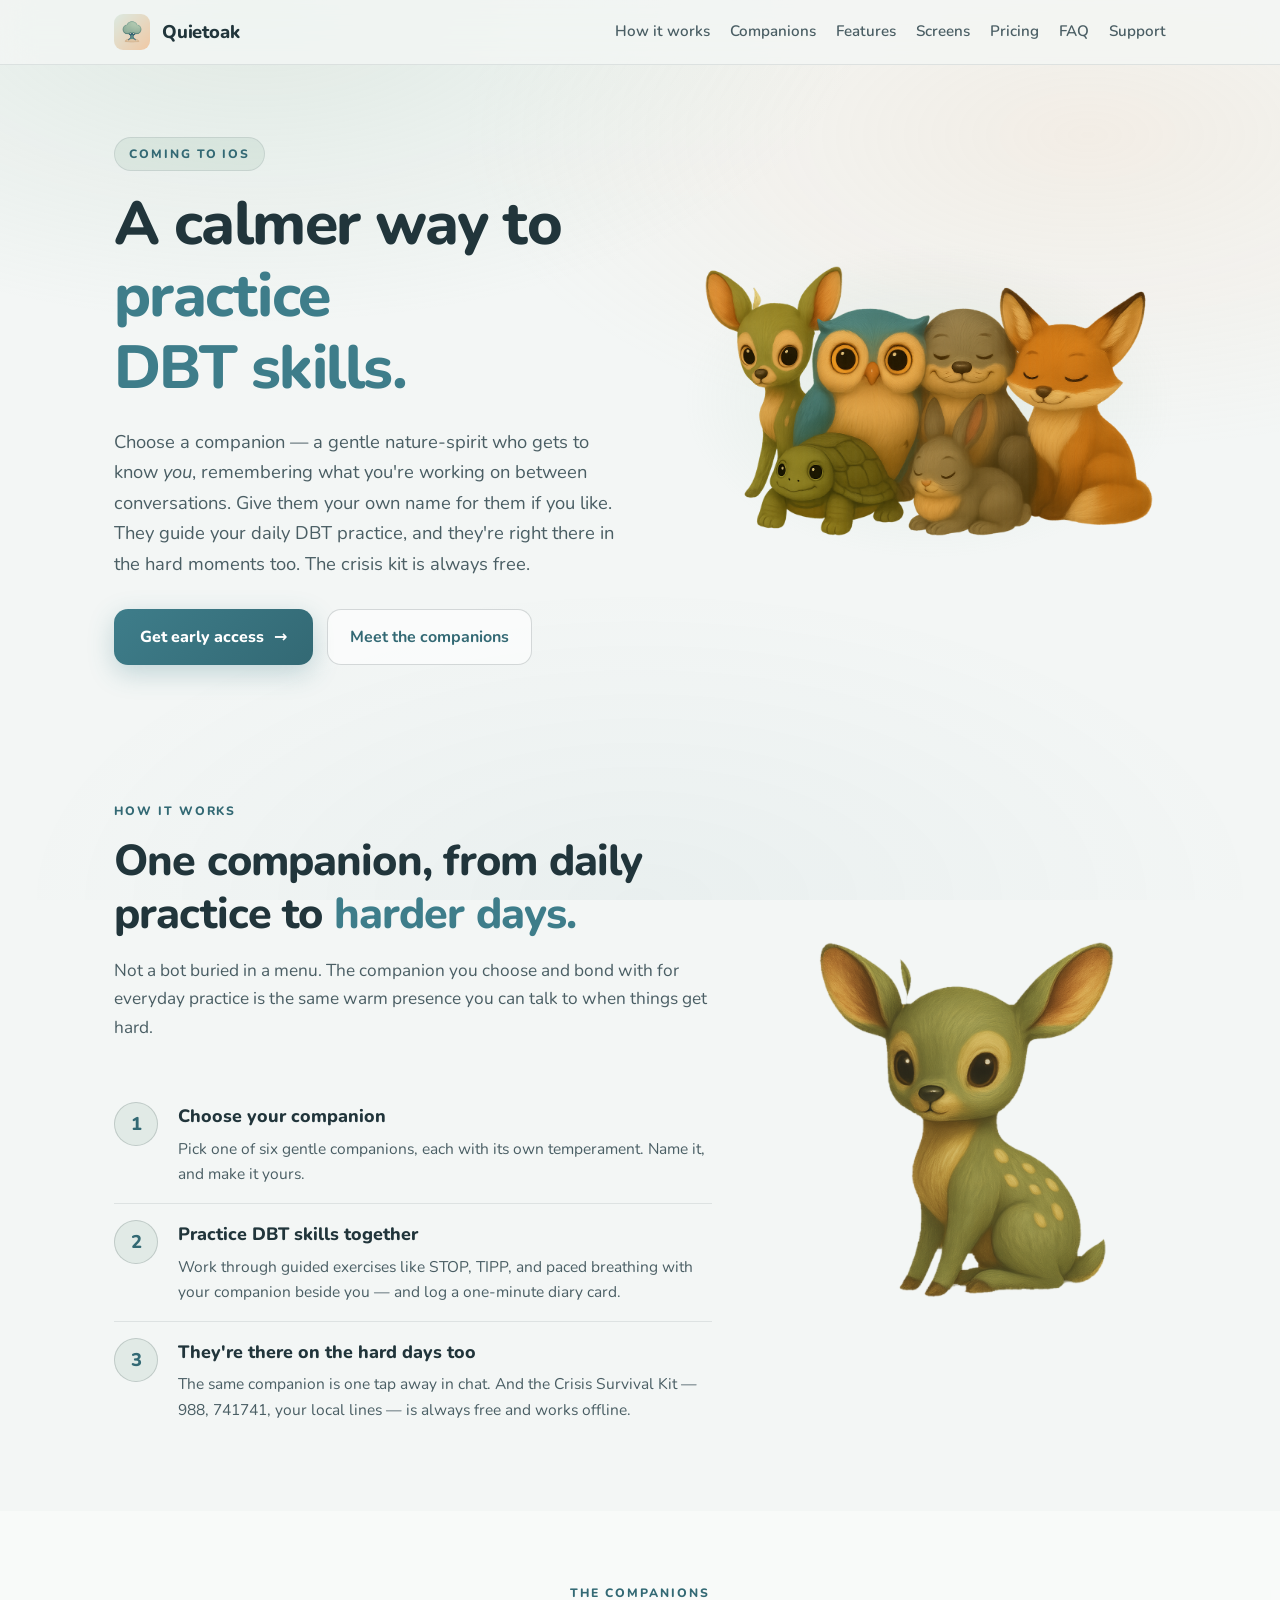
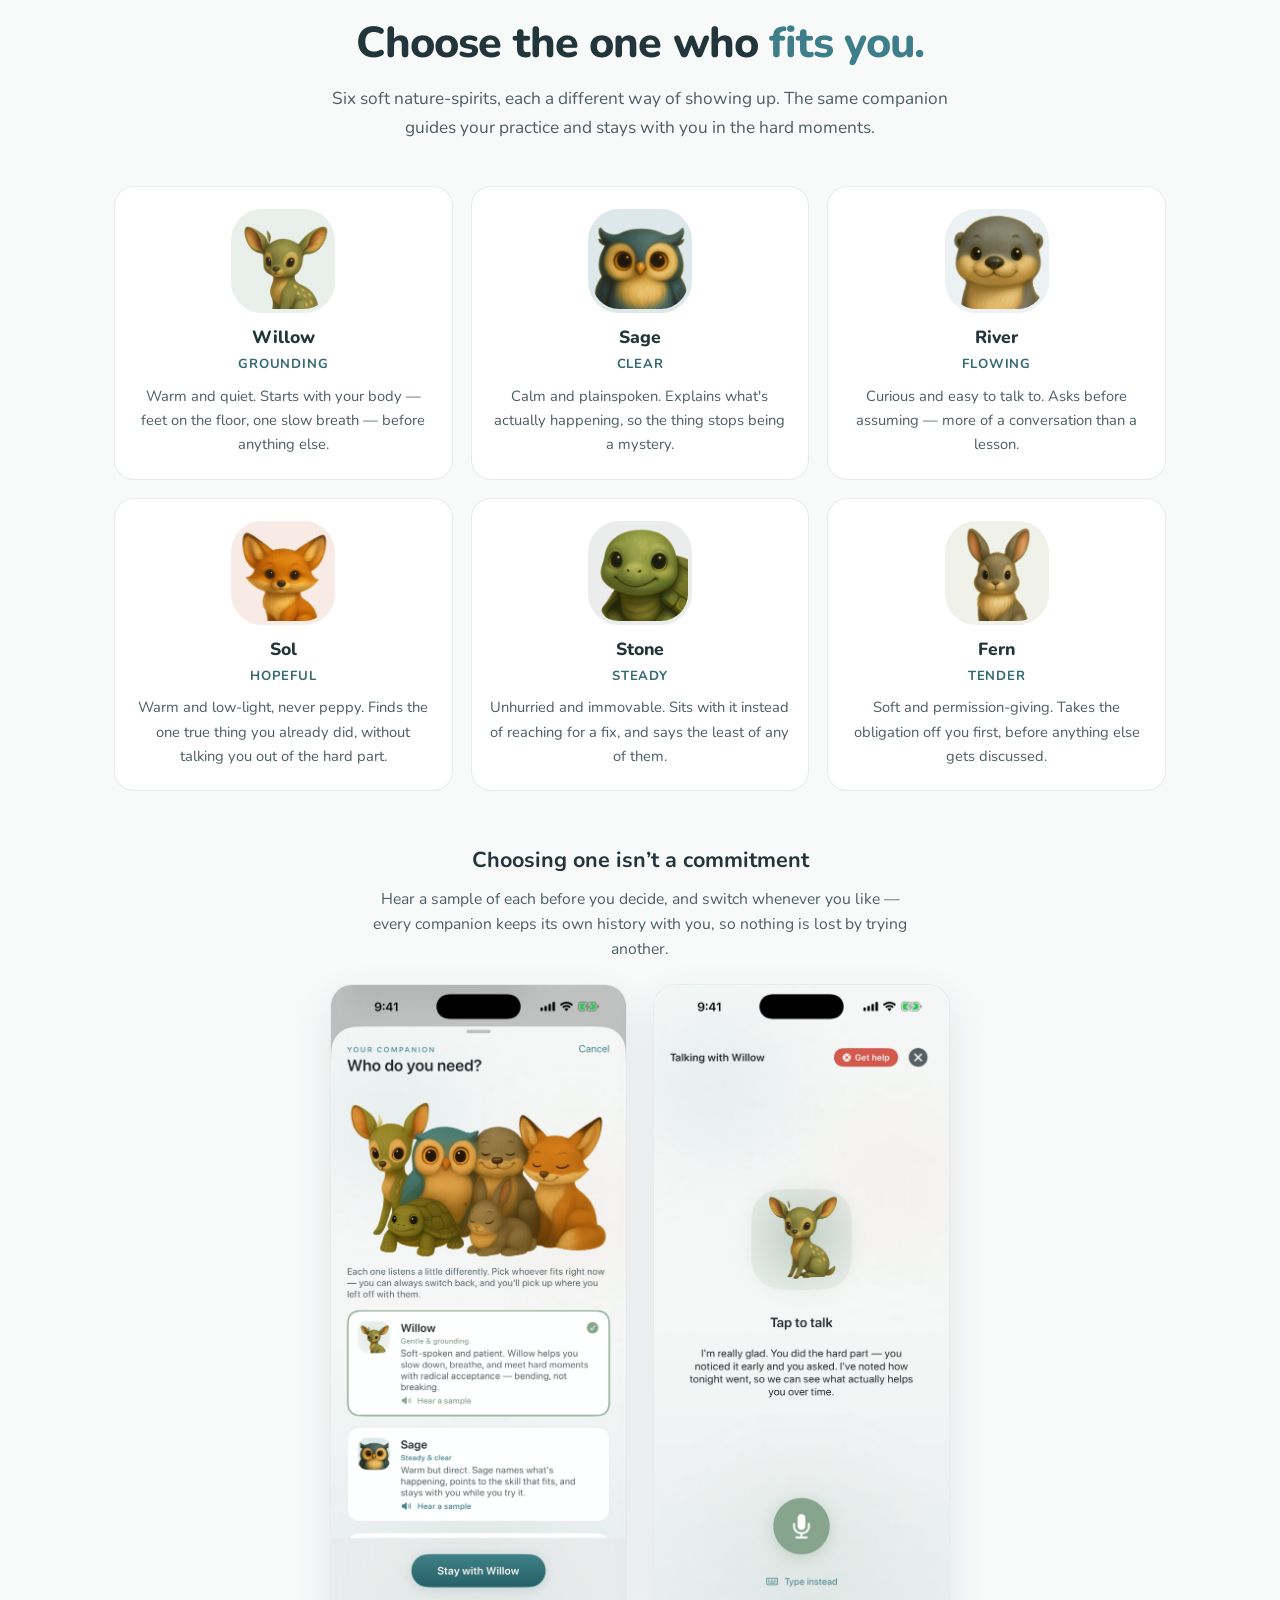
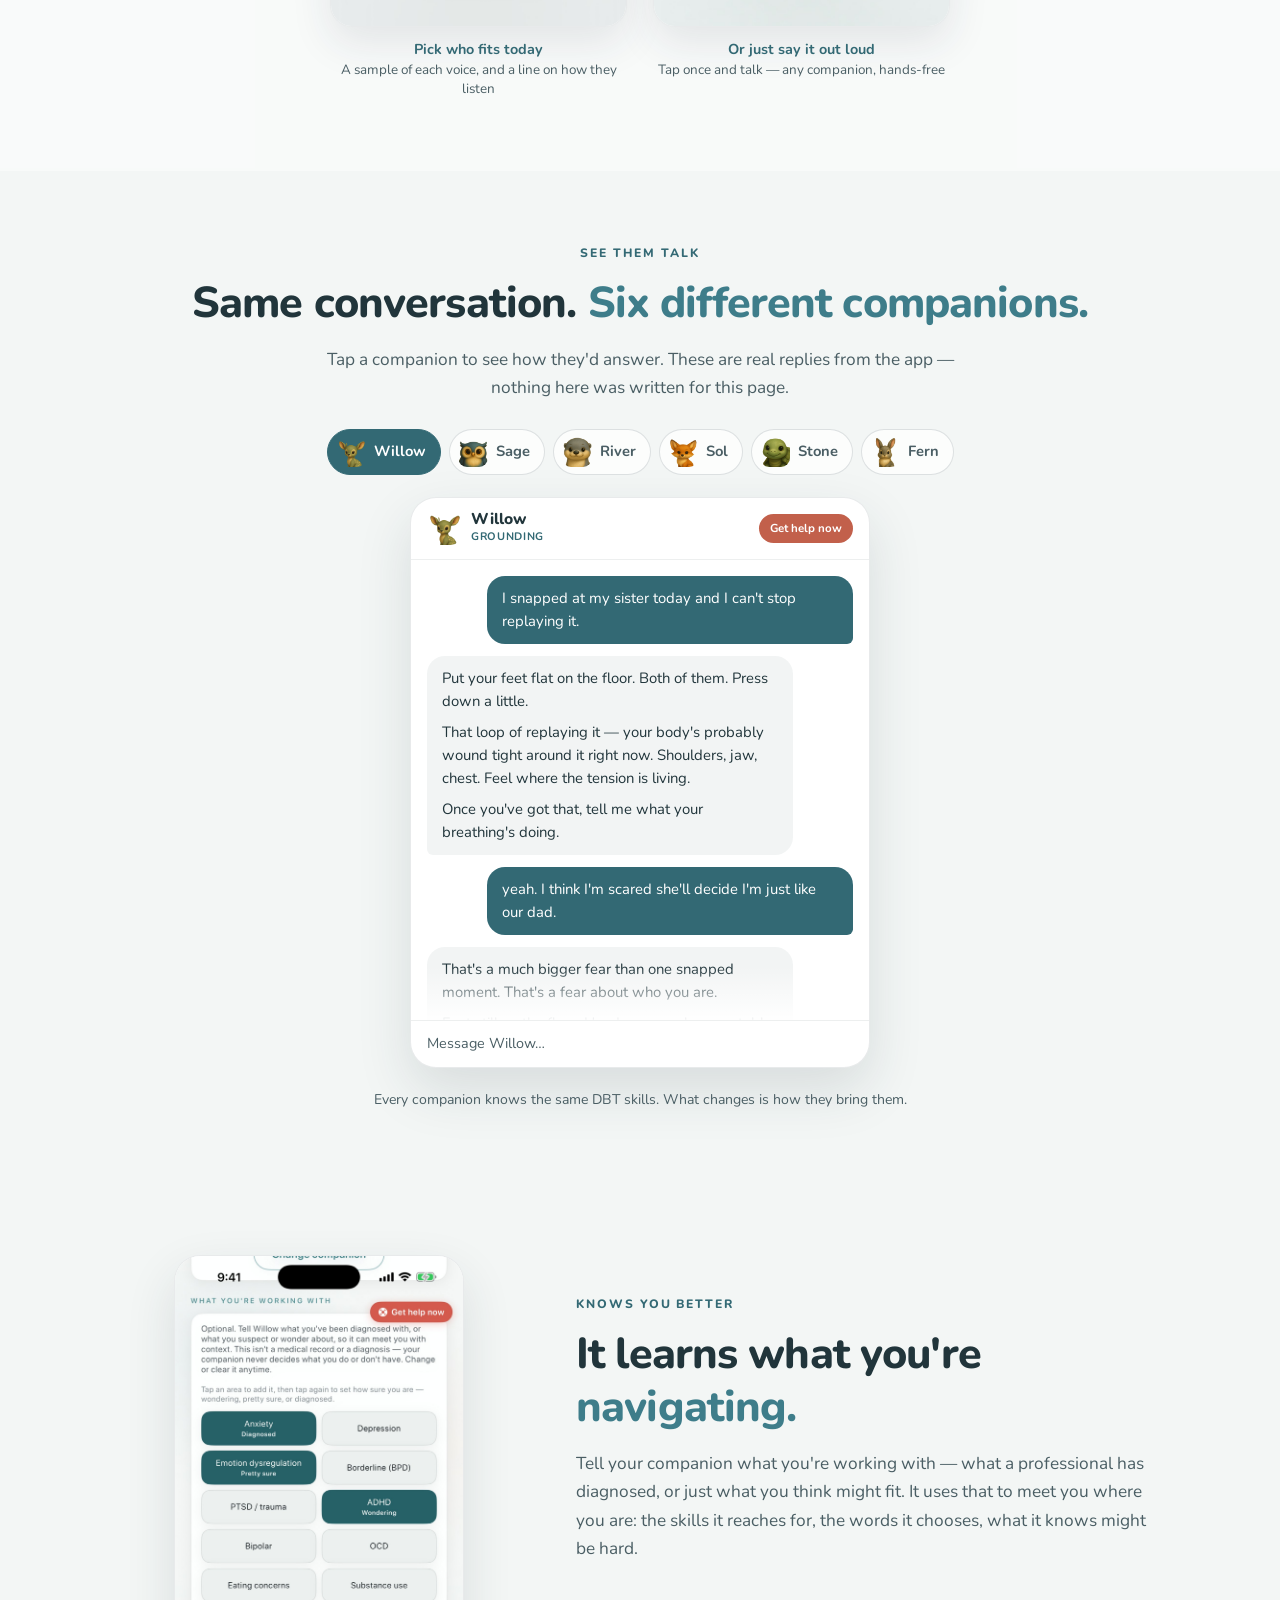
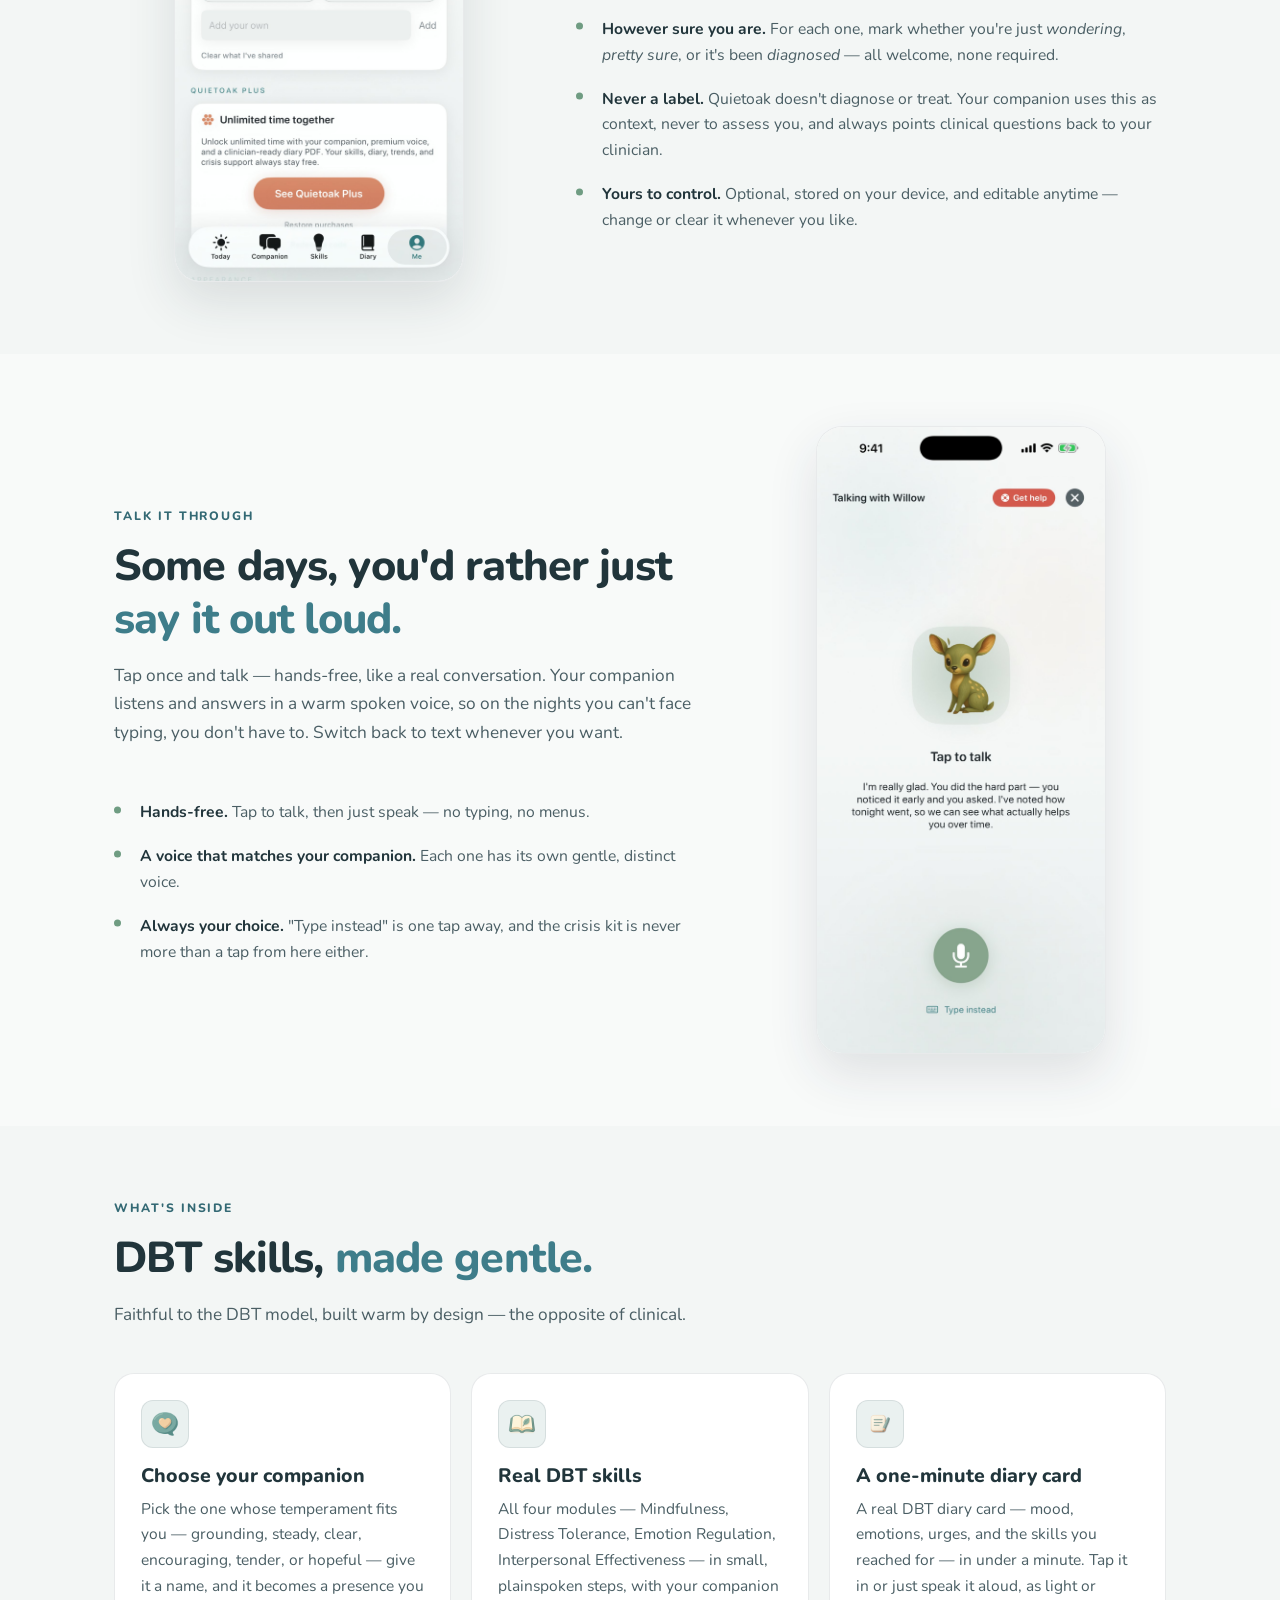
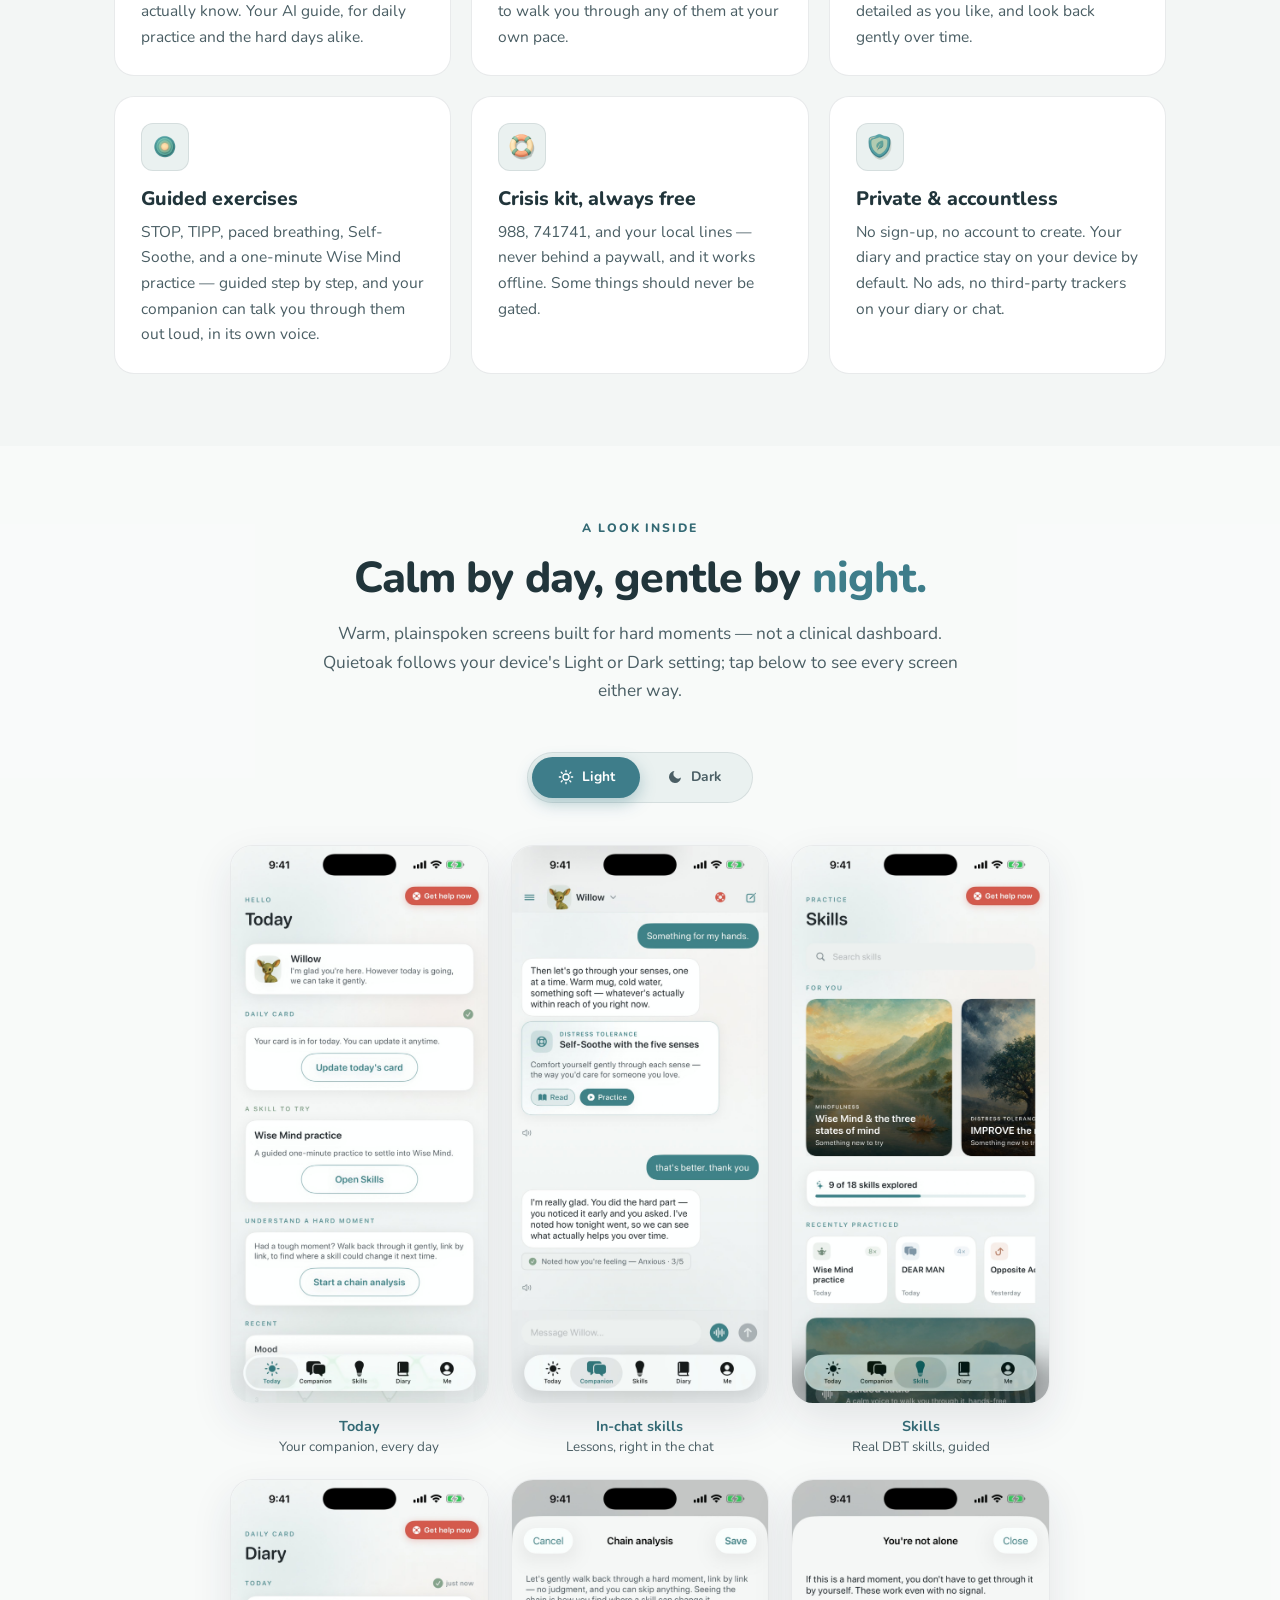
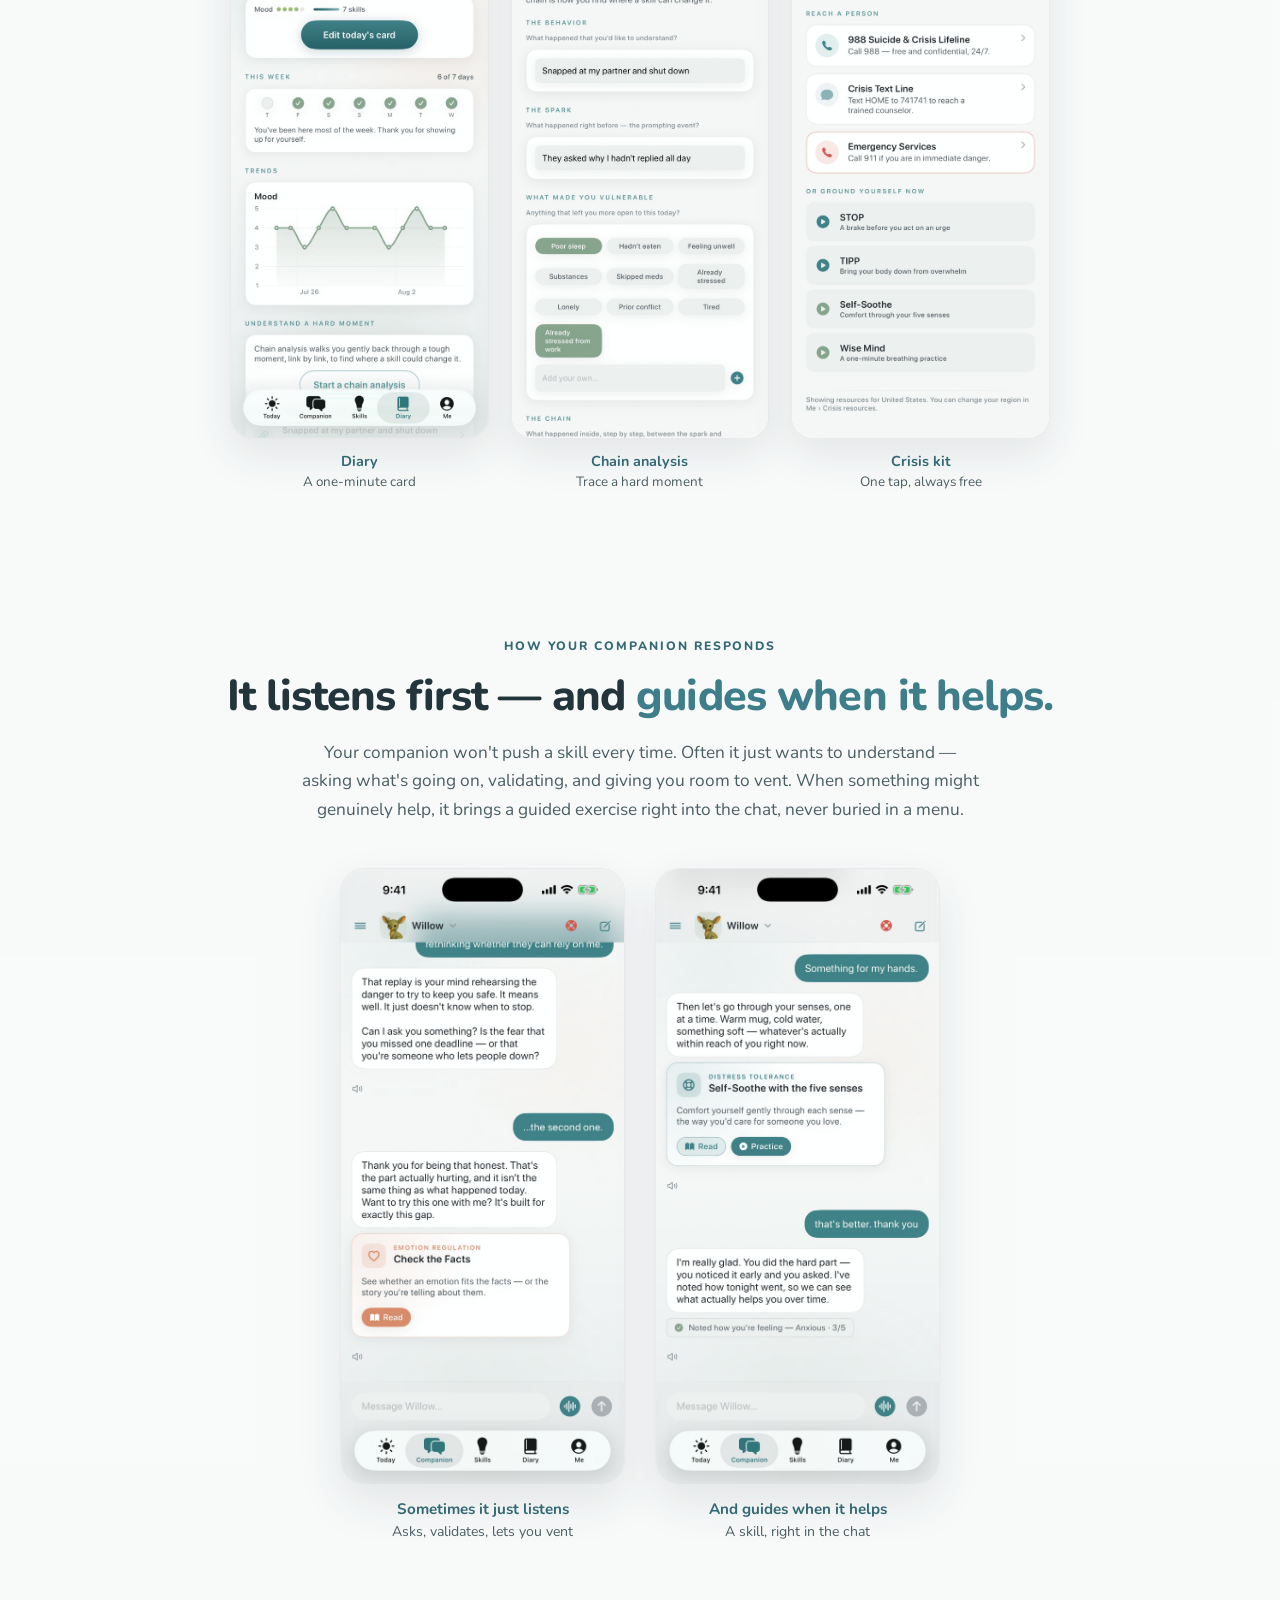
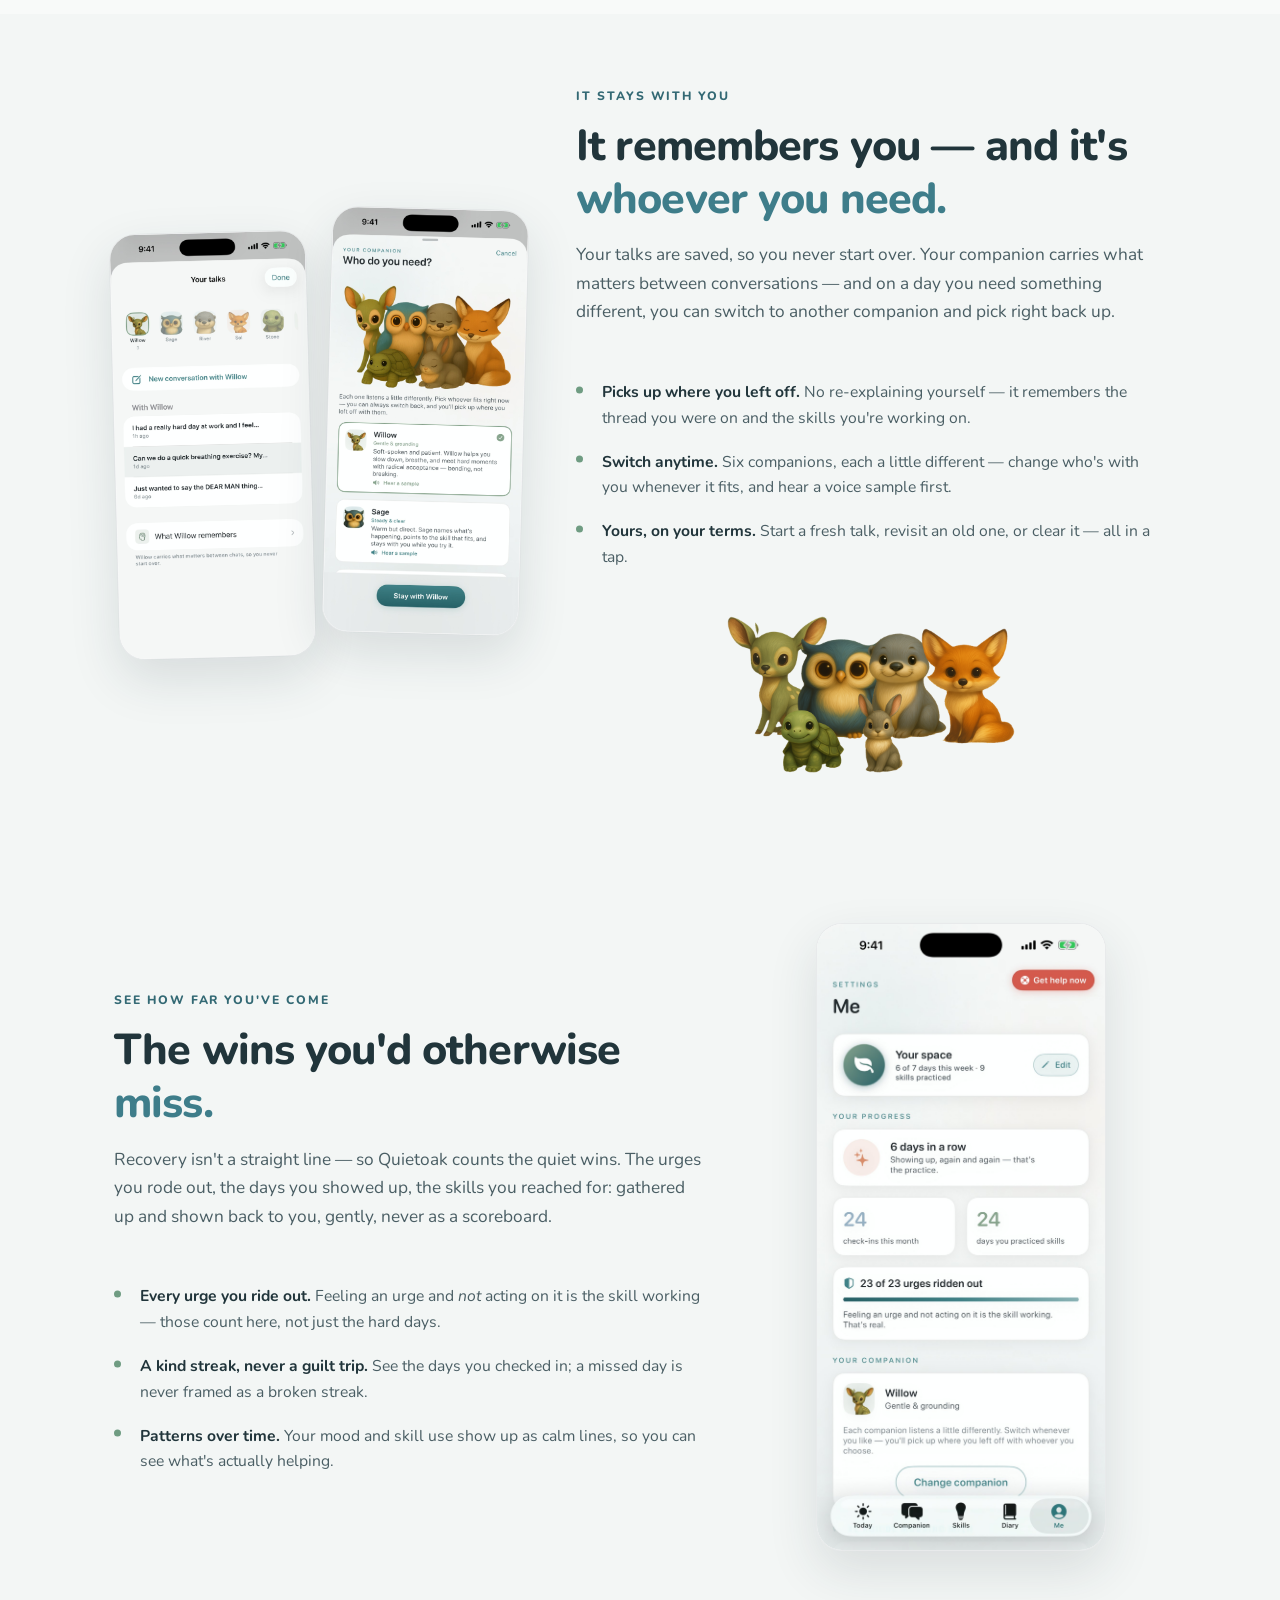
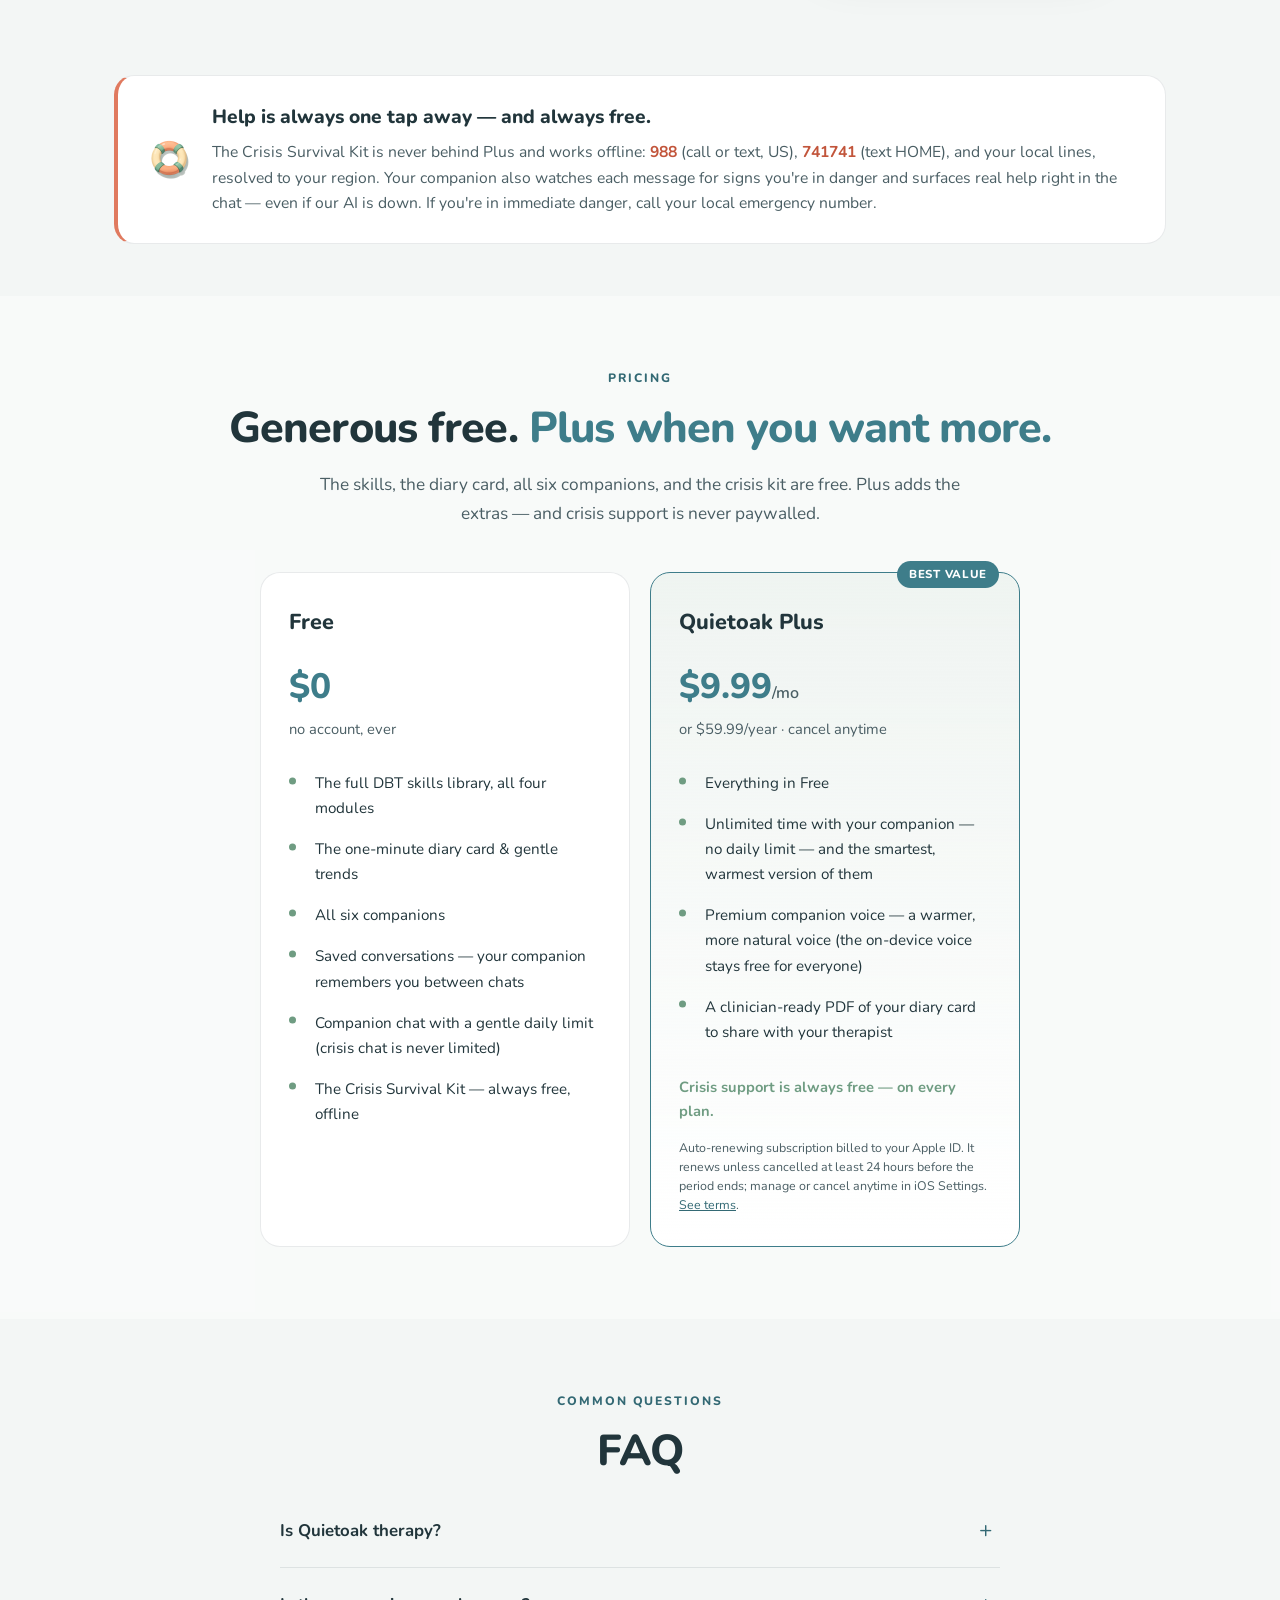
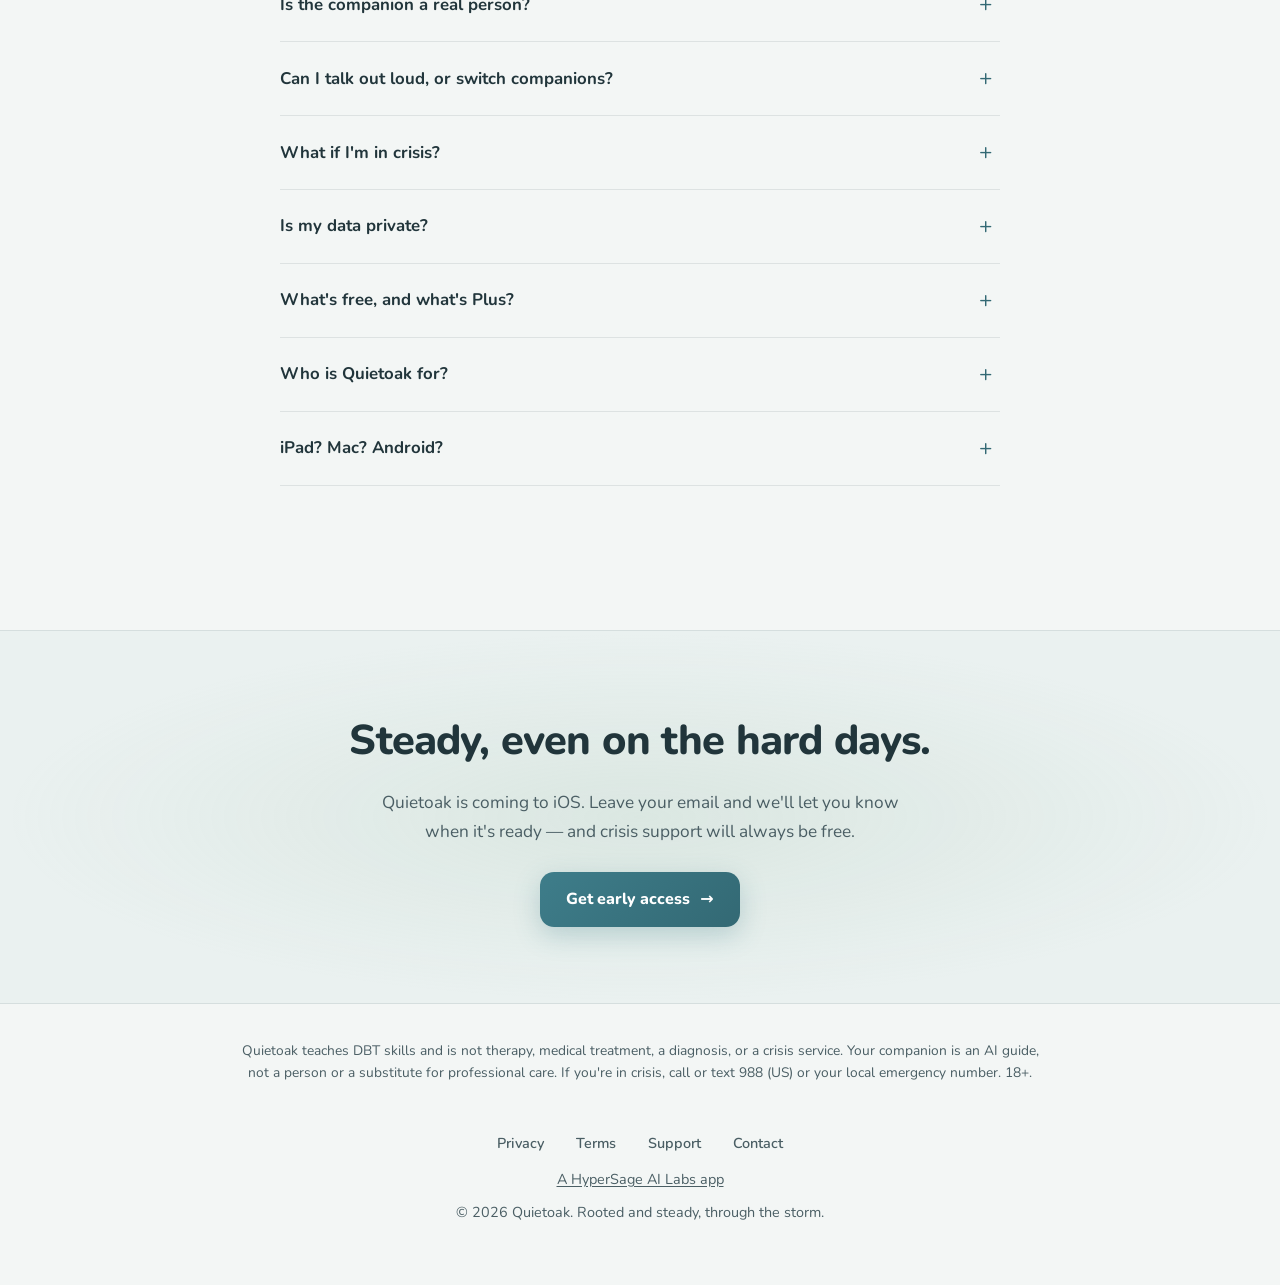
==== commit b2232882: "Say what the two phone frames are, and refresh every screenshot The pair under the companion roster " ====
--- a/index.html
+++ b/index.html
@@ -346,6 +346,12 @@
     .responds-card .screen-label strong { display: block; color: var(--primary-dark); font-weight: 700; margin-bottom: 2px; font-size: 0.95rem; }
 
     /* ===== COMPANIONS ===== */
+
+    .pair-intro { max-width: 560px; margin: 52px auto 22px; text-align: center; }
+    .pair-intro h3 { font-size: 1.35rem; margin: 0 0 8px; }
+    .pair-intro p { color: var(--muted-fg); font-size: 0.98rem; line-height: 1.6; margin: 0; }
+    .pair-grid { display: grid; grid-template-columns: repeat(2, 1fr); gap: 26px; max-width: 620px; margin: 0 auto; align-items: start; }
+    @media (max-width: 520px) { .pair-grid { grid-template-columns: 1fr; gap: 30px; max-width: 320px; } }
 
     /* ── One conversation, six companions ─────────────────────────────────
        Real transcripts swapped by the tab strip. Replaced a grid of six
@@ -675,14 +681,25 @@
         </div>
       </div>
 
-      <div class="screens-grid" style="max-width: 620px; margin-top: 42px;">
+      <!-- These two frames used to sit in the 3-column `.screens-grid` at
+           max-width 620px with no heading: two cards in a three-column track,
+           so they floated with an empty third column and a pair of thin
+           captions under a lot of white space. Given their own 2-up grid and an
+           introduction that says what you are looking at — the picker in
+           particular needed one, since "which companion do I choose?" is the
+           question this whole section exists to answer. -->
+      <div class="pair-intro">
+        <h3>Choosing one isn&rsquo;t a commitment</h3>
+        <p>Hear a sample of each before you decide, and switch whenever you like &mdash; every companion keeps its own history with you, so nothing is lost by trying another.</p>
+      </div>
+      <div class="pair-grid">
         <div class="screen-card">
-          <div class="screen-frame"><img src="screenshots/07-voice.jpg?v=20260804e" alt="Quietoak voice mode — talk with your companion hands-free" loading="lazy"></div>
-          <div class="screen-label"><strong>Any of them, out loud</strong>Hands-free voice mode</div>
+          <div class="screen-frame"><img src="screenshots/08-switcher.jpg?v=20260804e" alt="Quietoak's companion picker — six companions with a short description and a listen-to-a-sample button for each" loading="lazy"></div>
+          <div class="screen-label"><strong>Pick who fits today</strong>A sample of each voice, and a line on how they listen</div>
         </div>
         <div class="screen-card">
-          <div class="screen-frame"><img src="screenshots/08-switcher.jpg?v=20260804e" alt="Quietoak's companion switcher — change companion any time and keep your history" loading="lazy"></div>
-          <div class="screen-label"><strong>Switch any time</strong>You keep your history with each</div>
+          <div class="screen-frame"><img src="screenshots/07-voice.jpg?v=20260804e" alt="Quietoak voice mode — tap once and talk with your companion hands-free" loading="lazy"></div>
+          <div class="screen-label"><strong>Or just say it out loud</strong>Tap once and talk &mdash; any companion, hands-free</div>
         </div>
       </div>
     </div>
